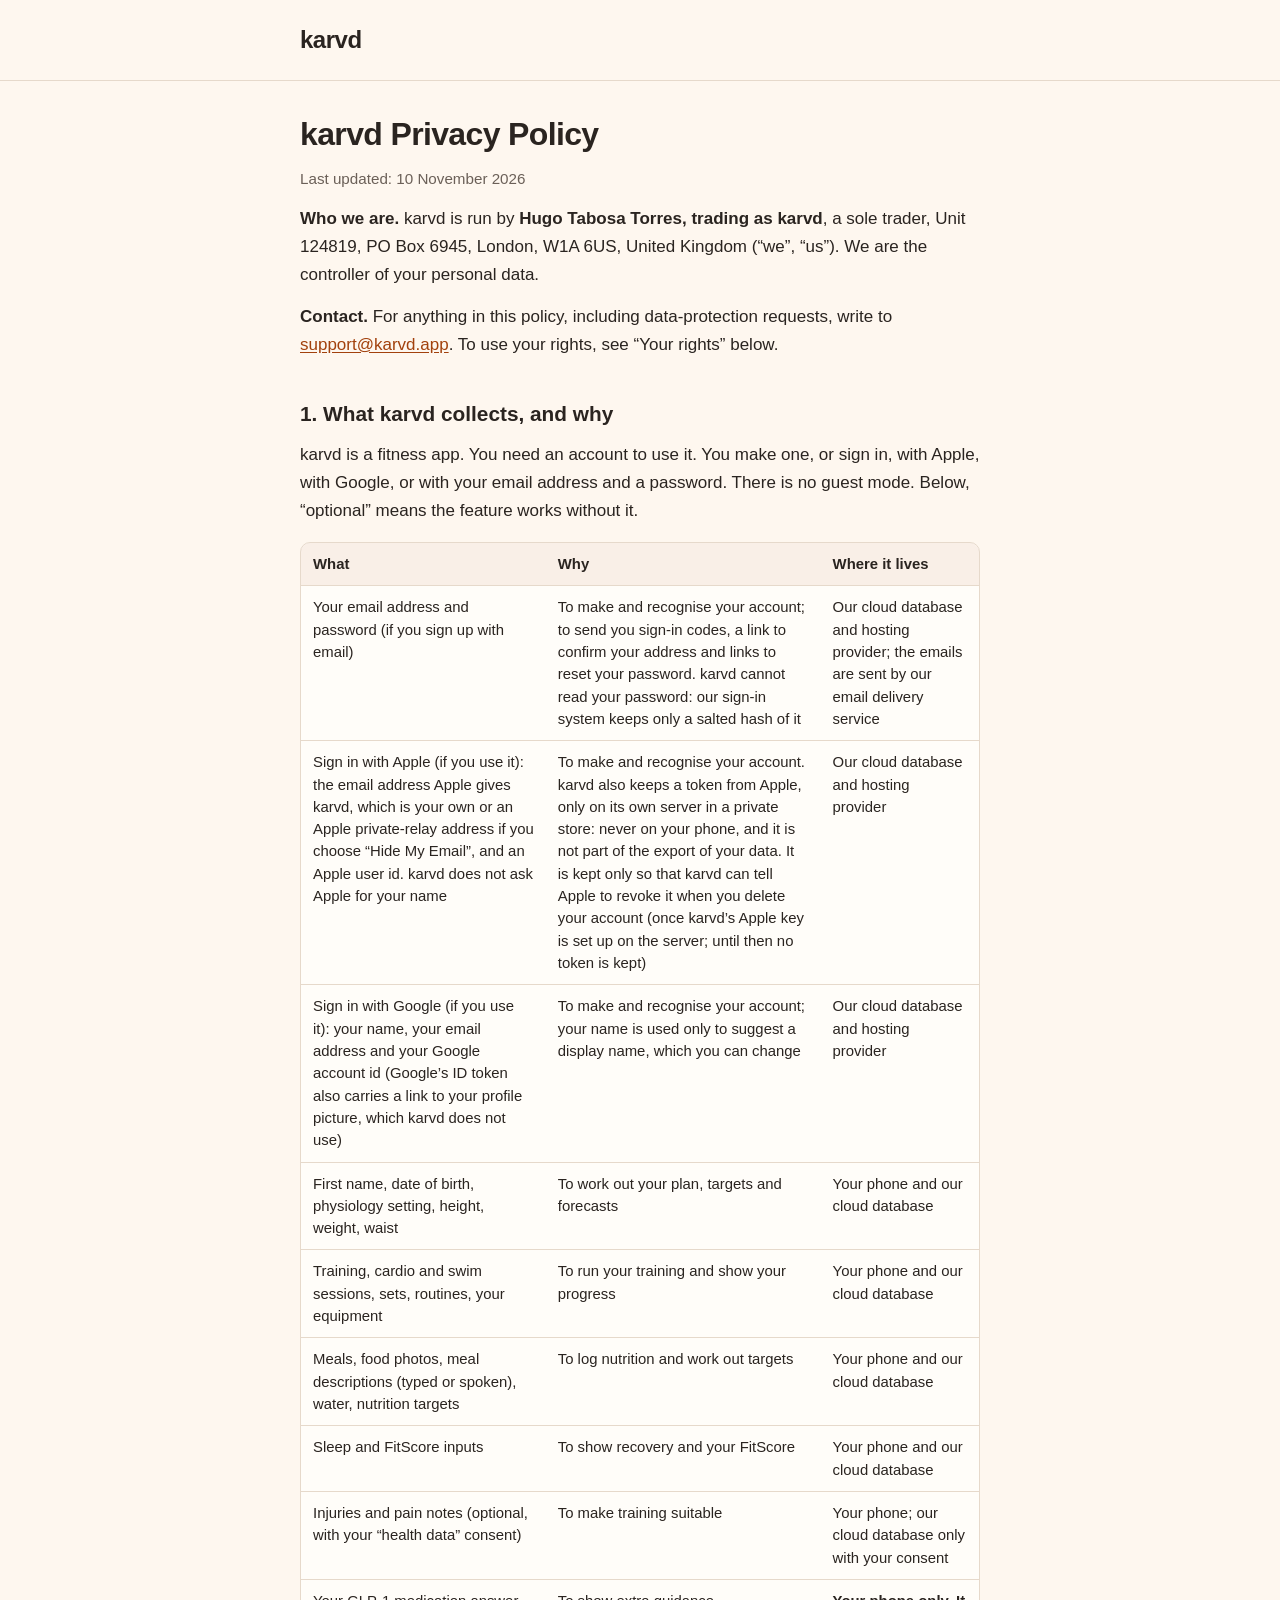
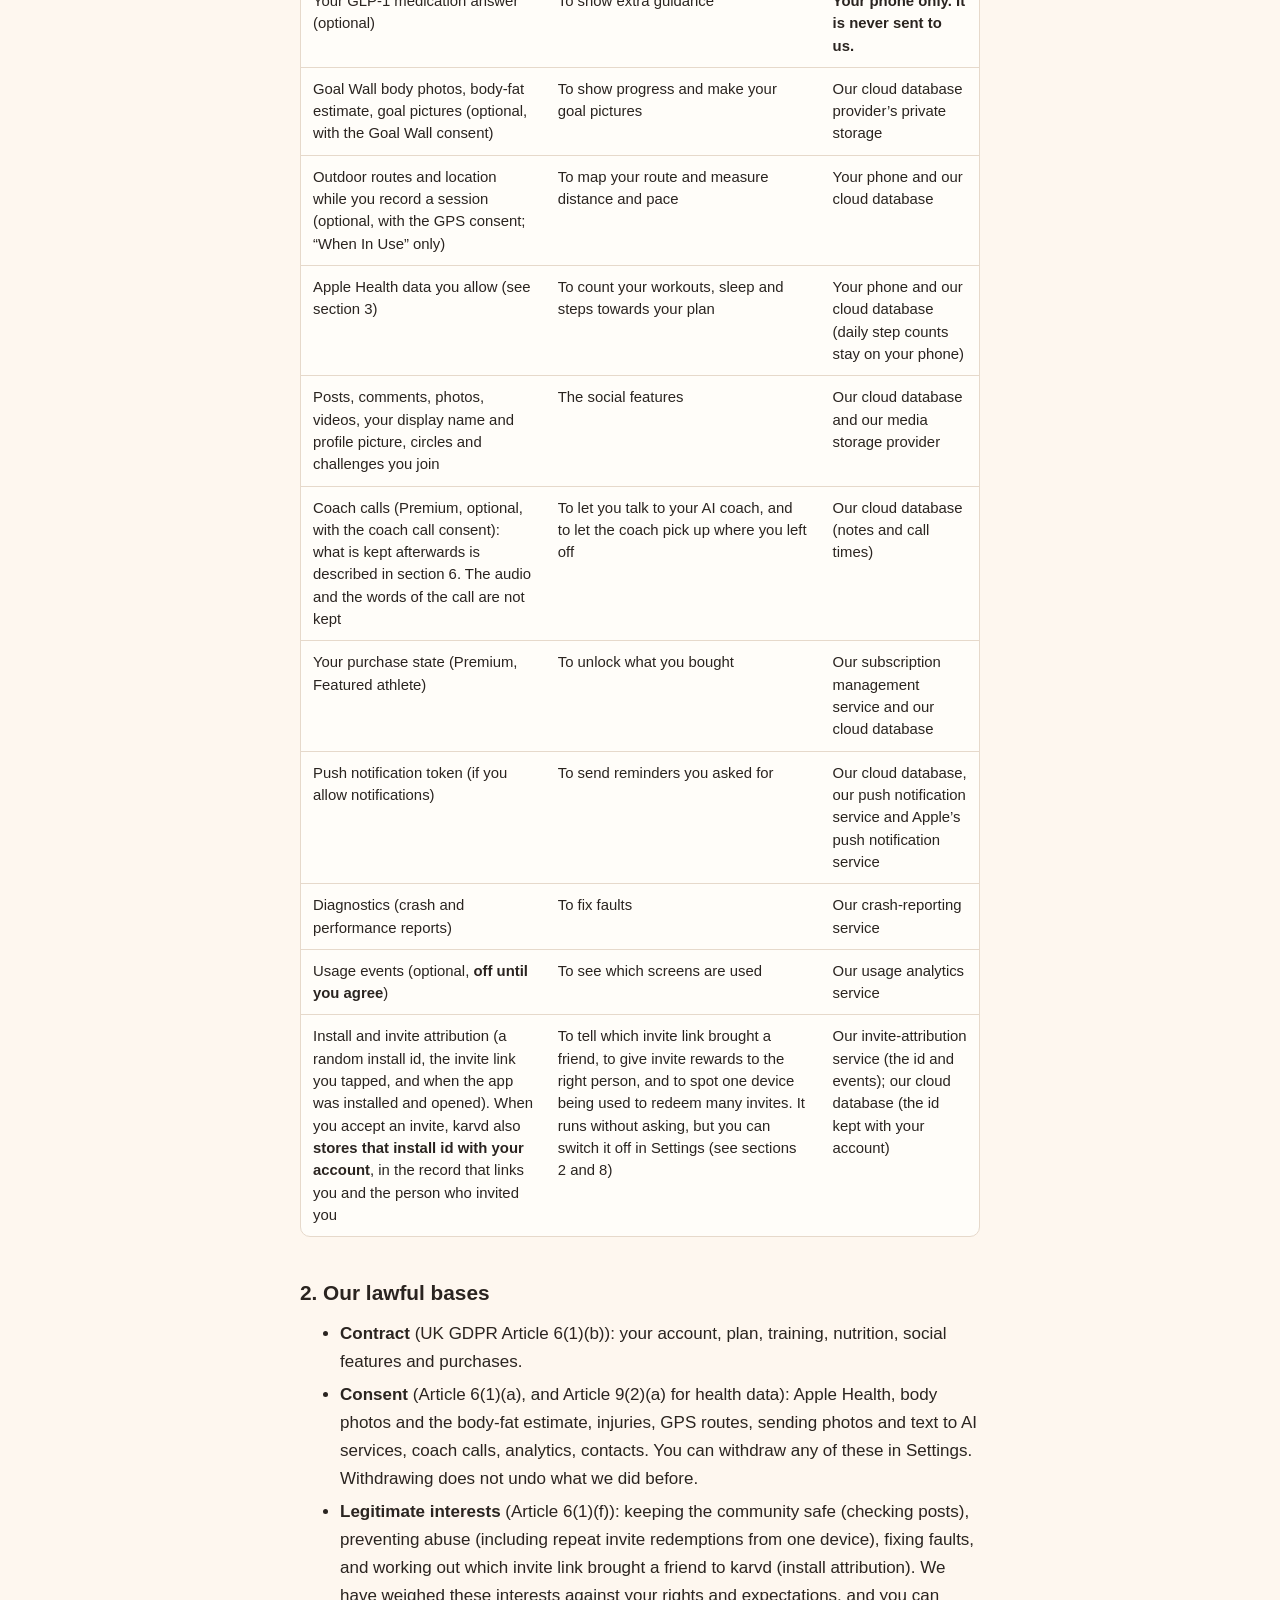
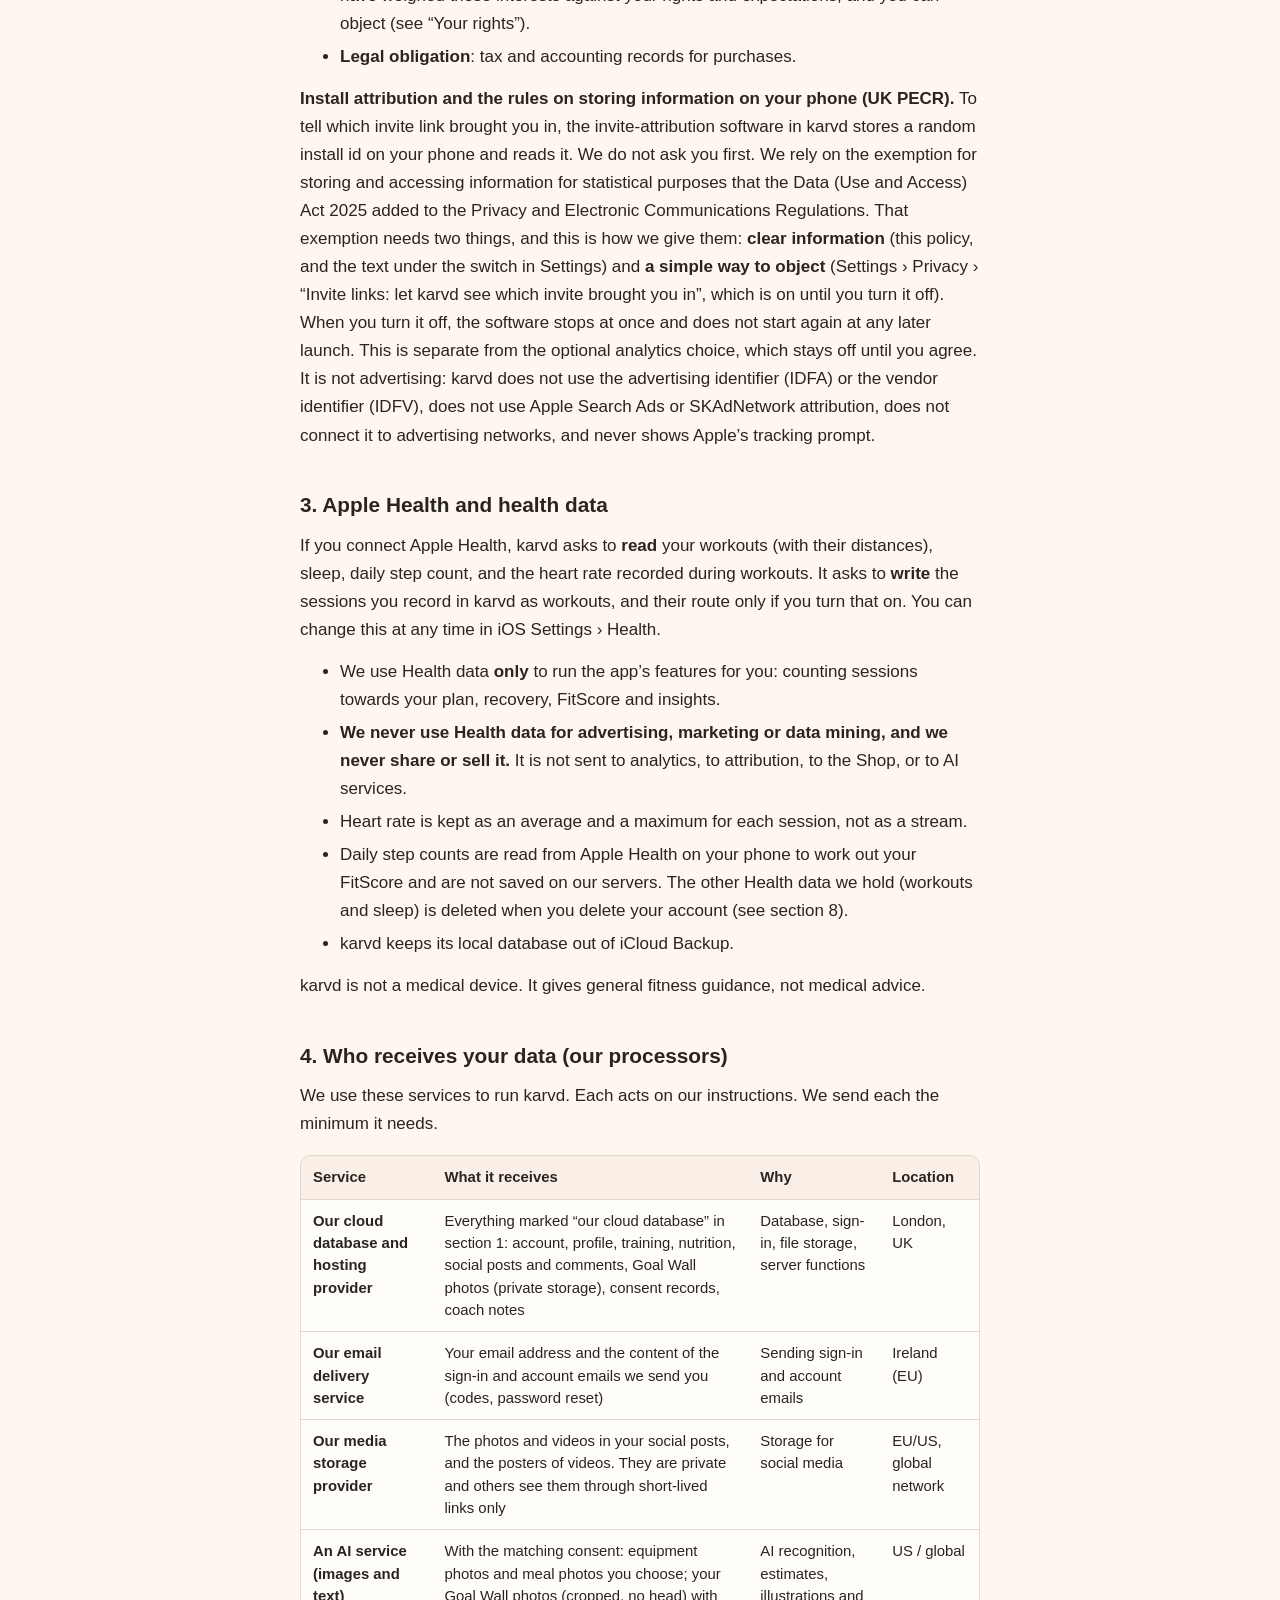
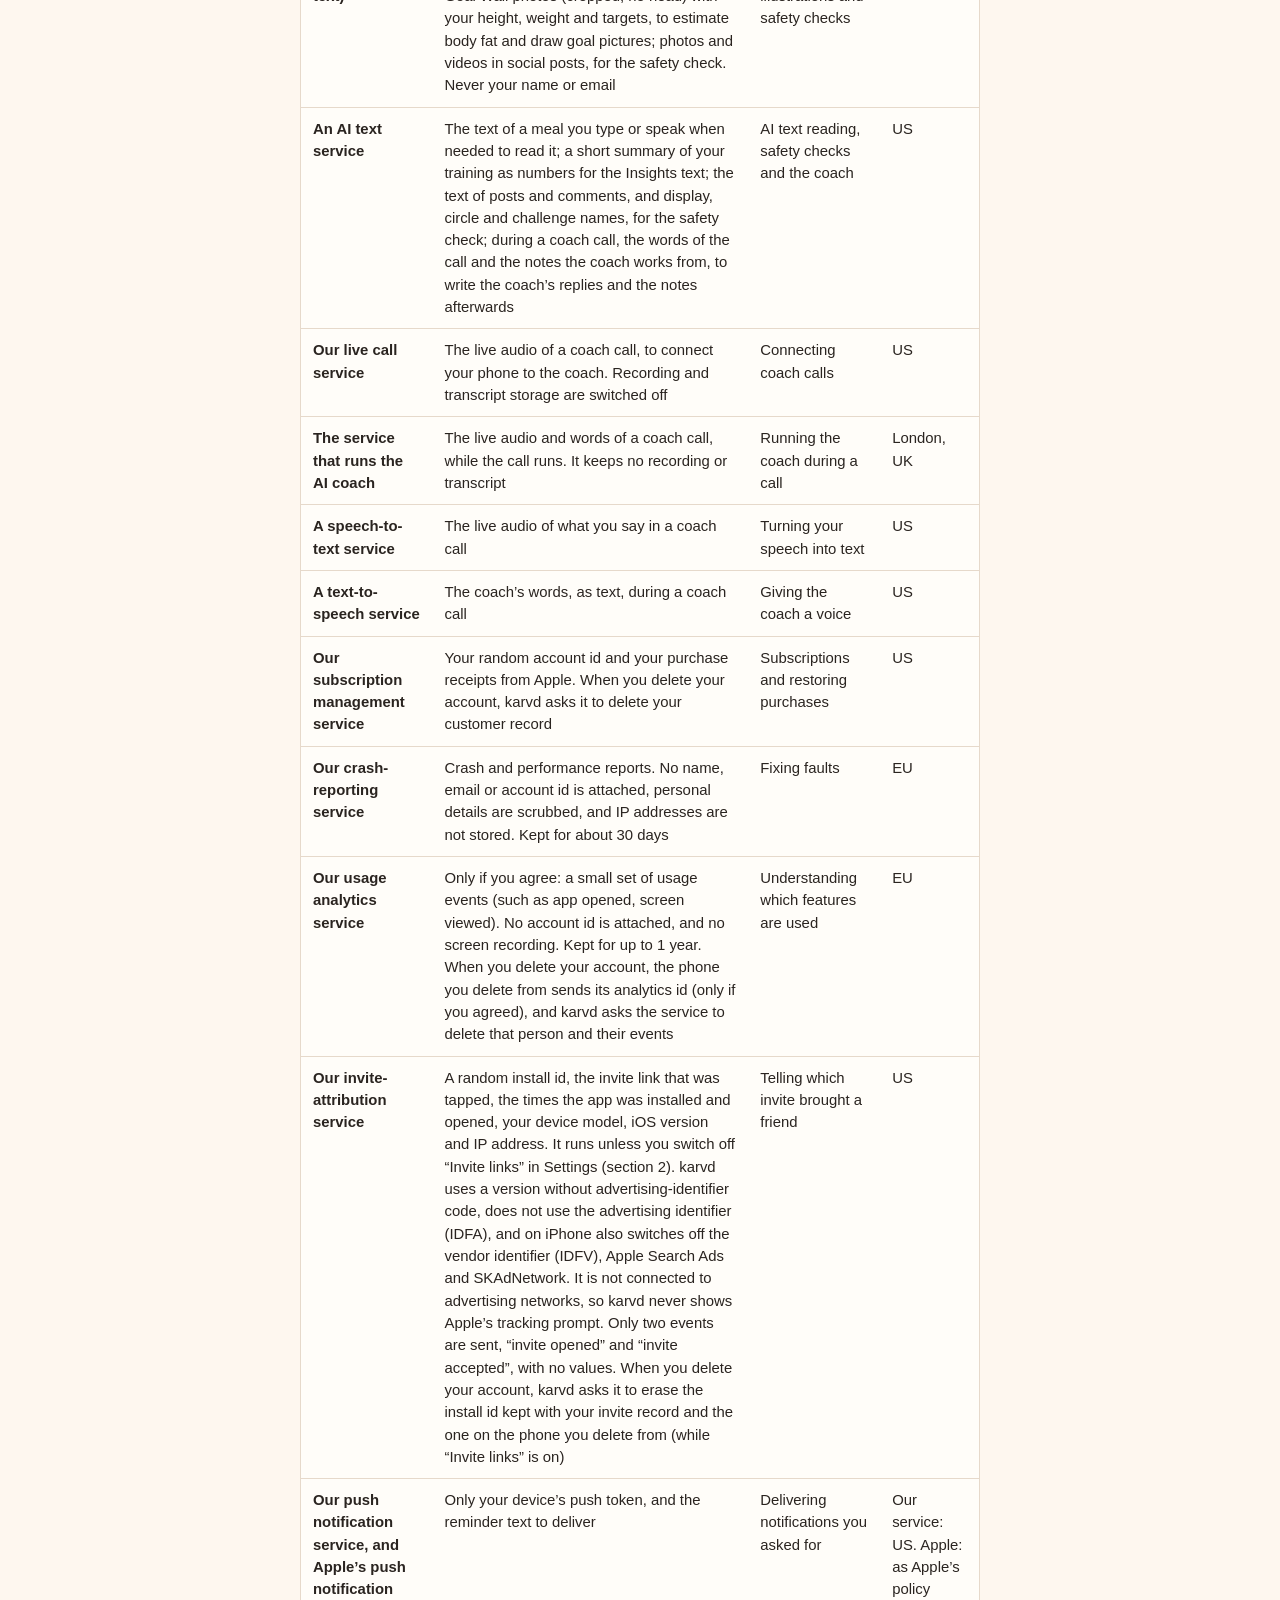
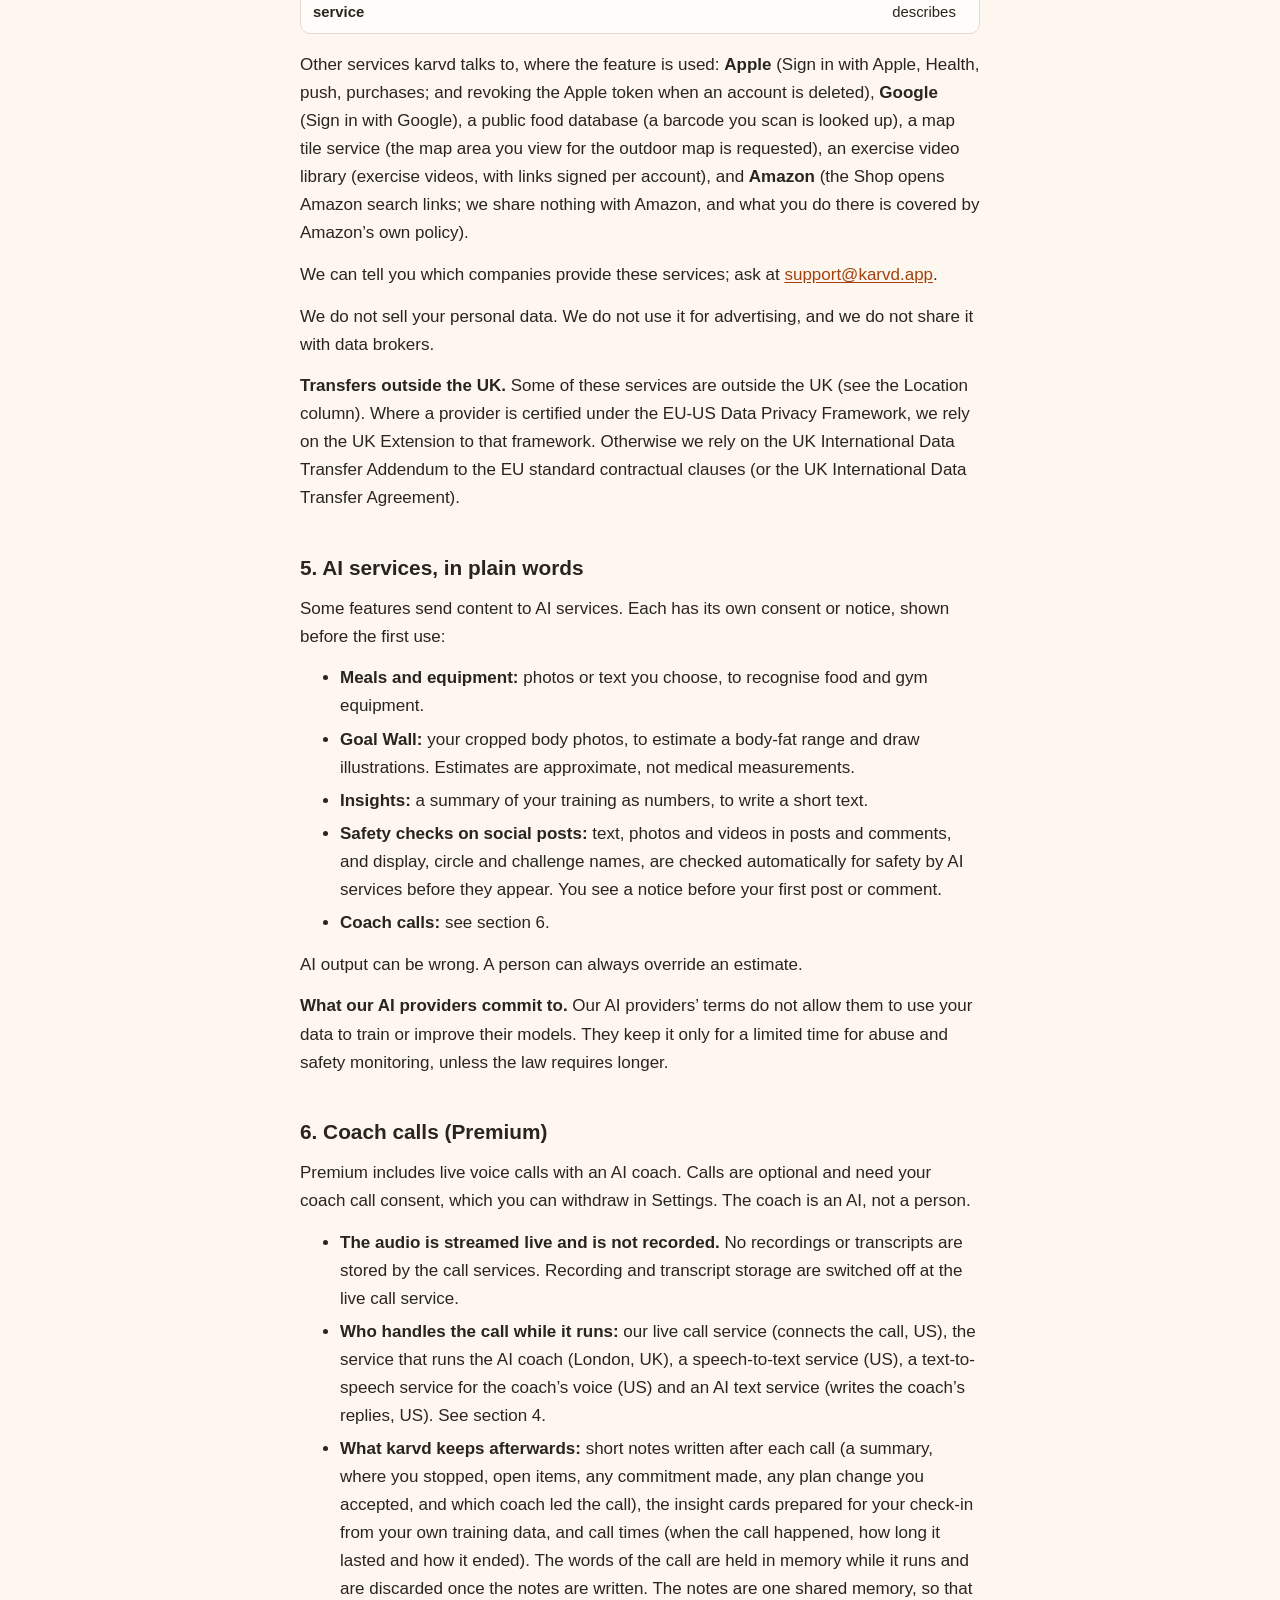
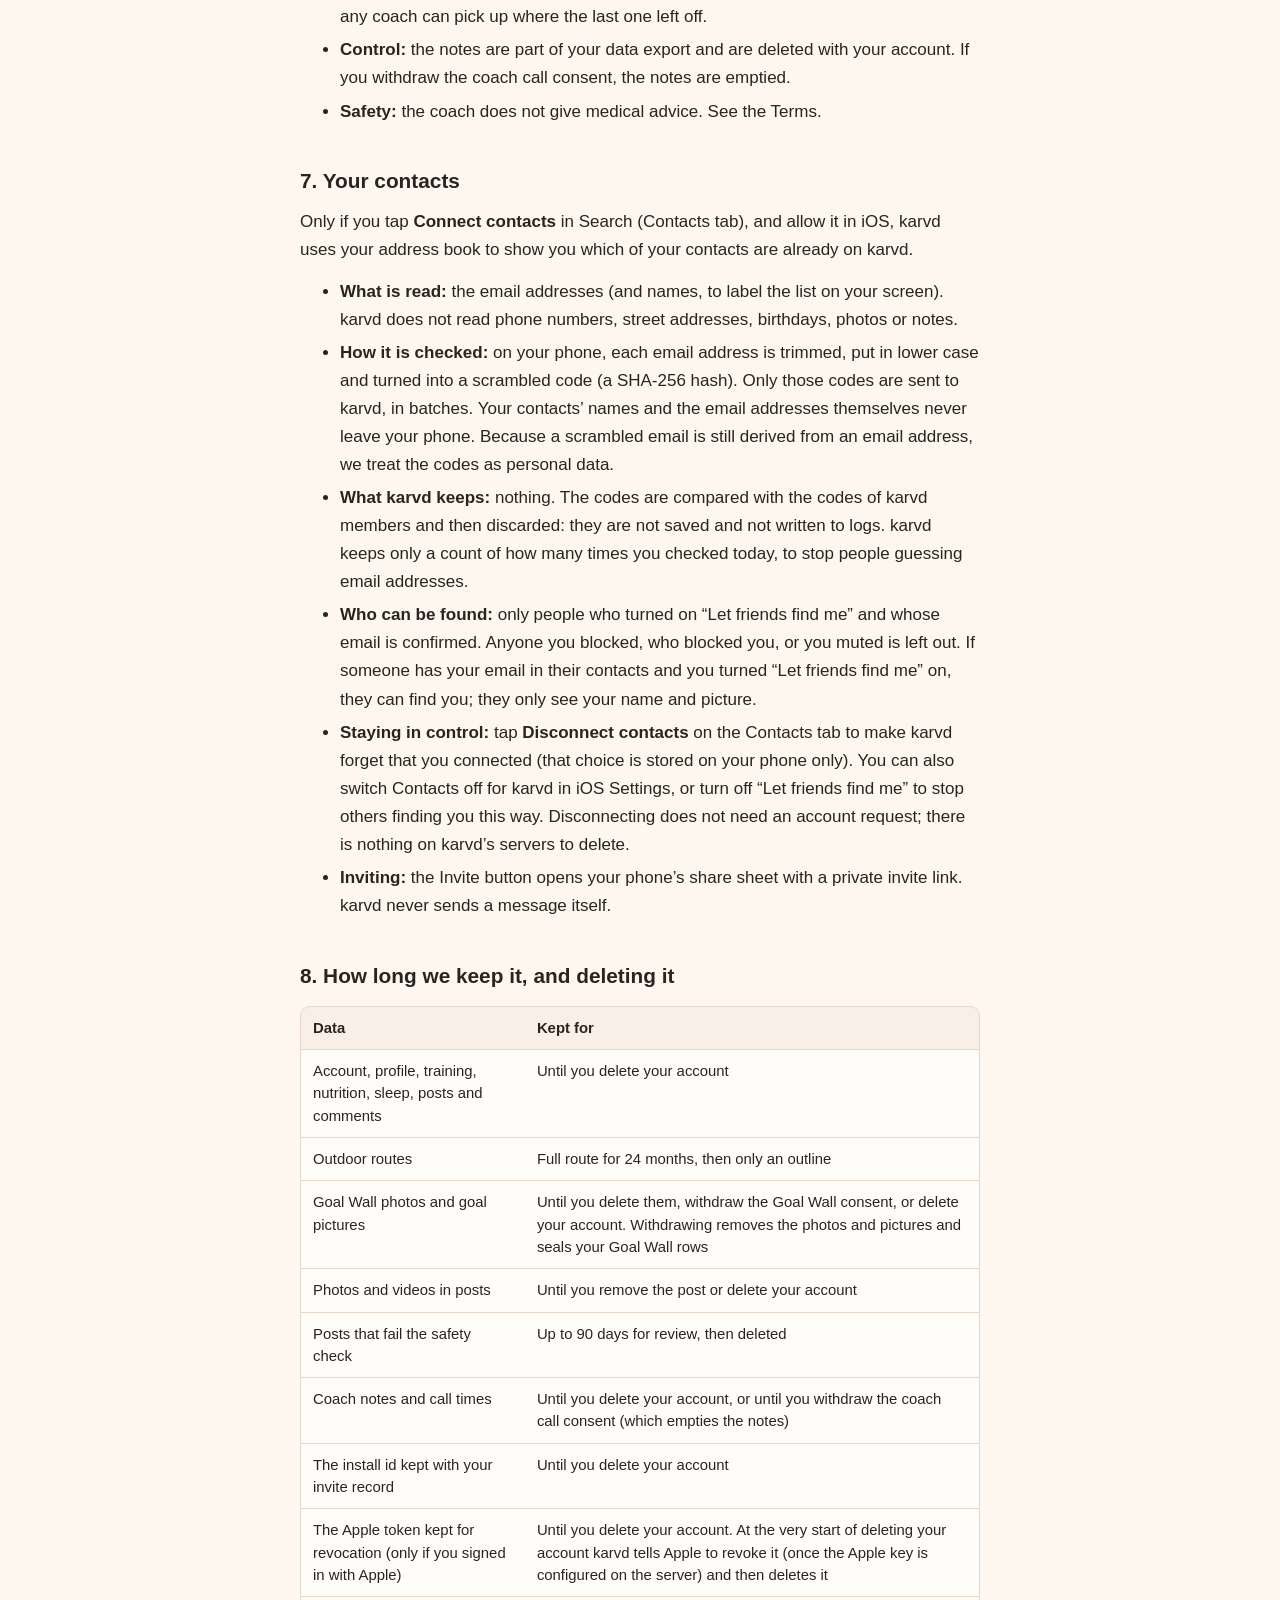
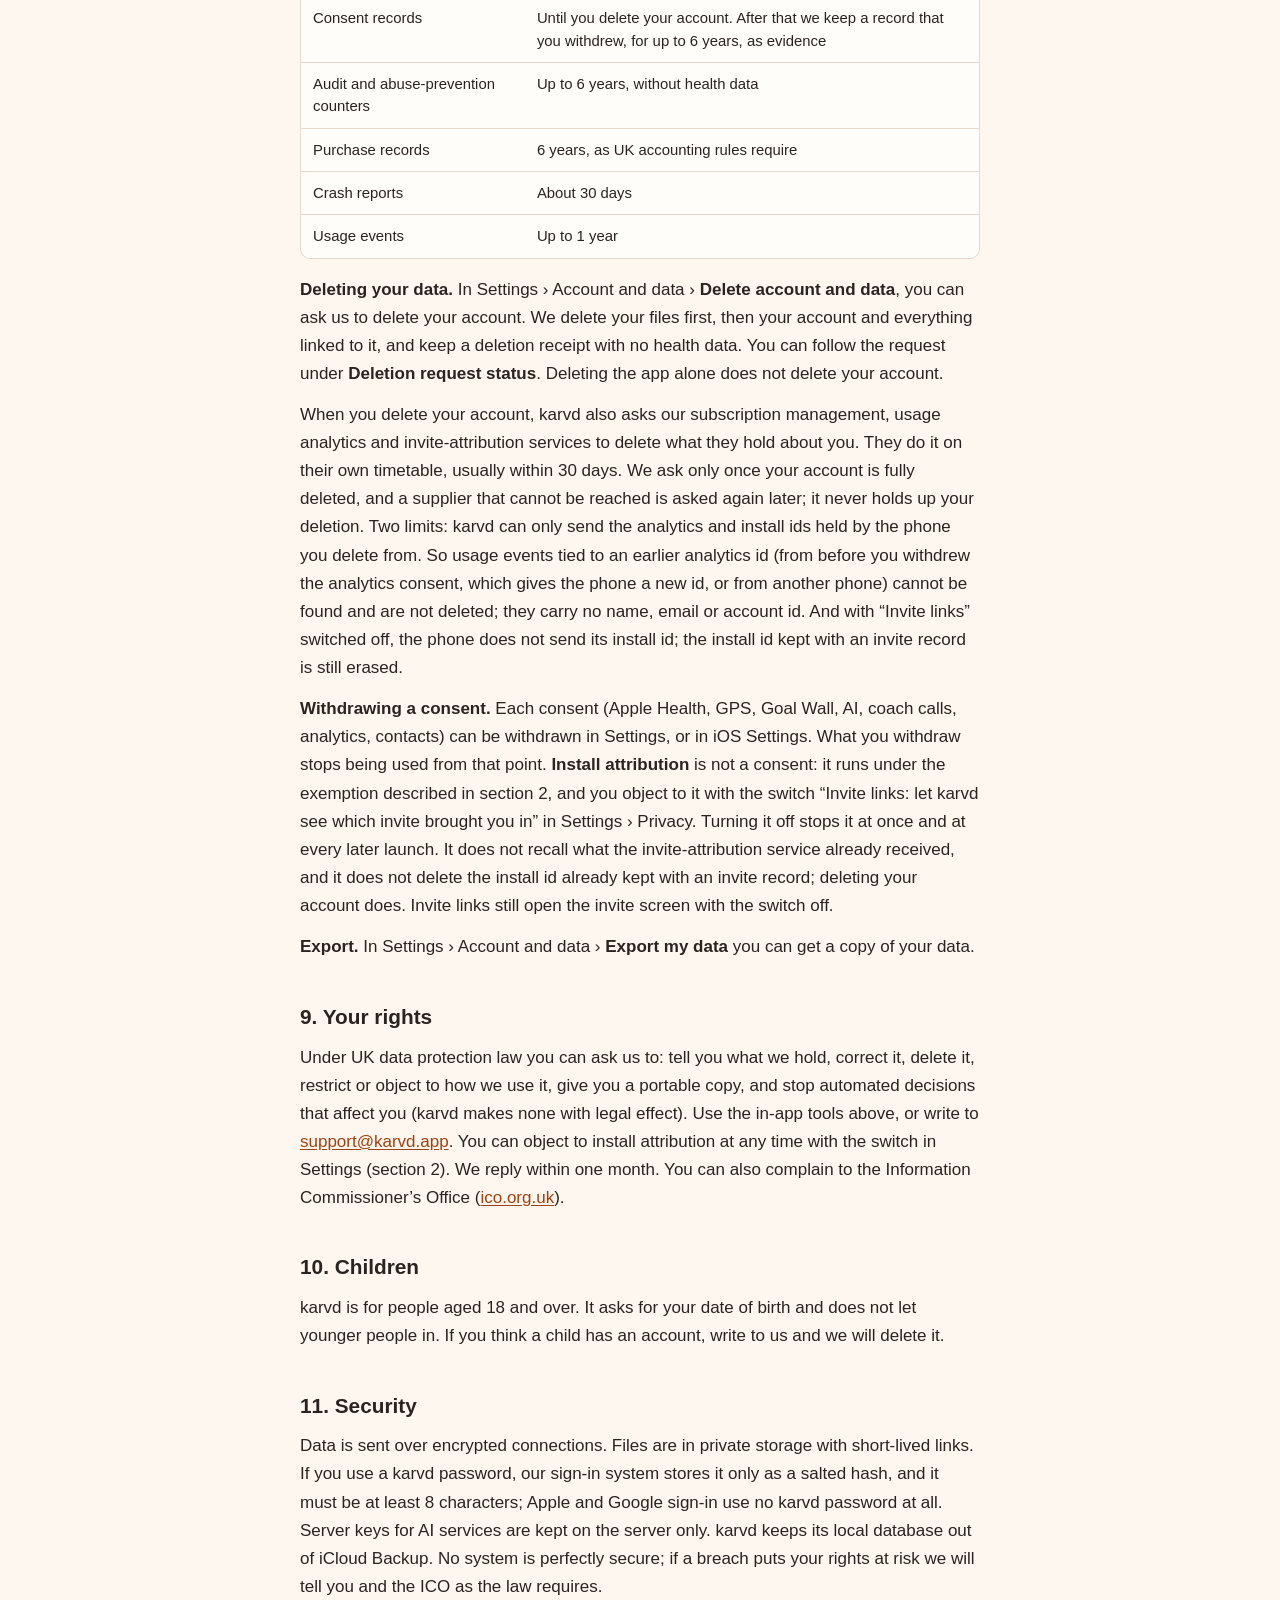
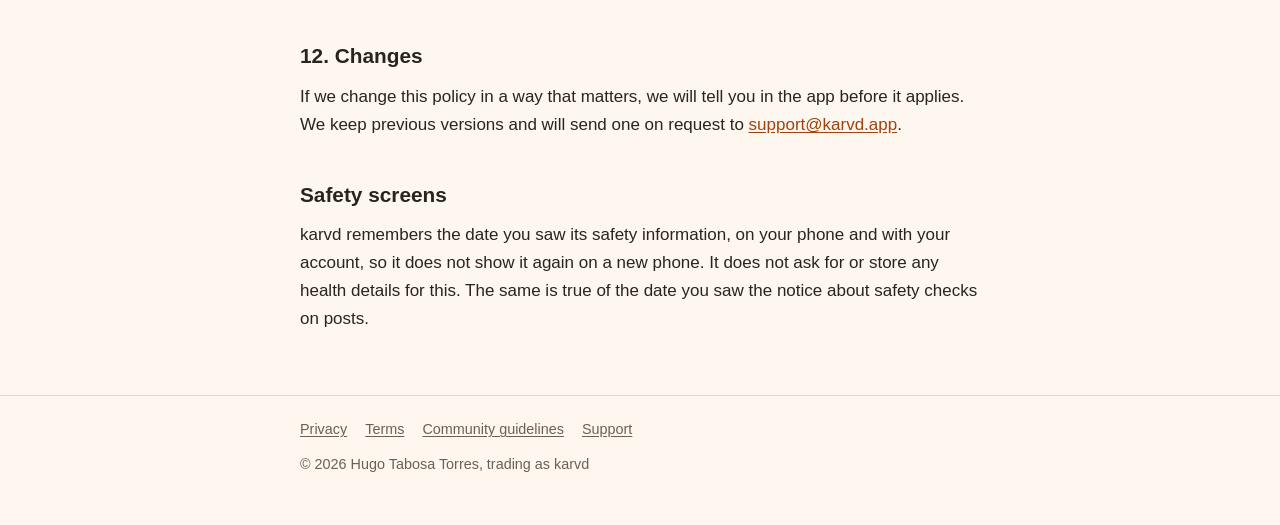
==== privacy/index.html @ 3a89a361 "karvd.app website" ====
<!doctype html>
<html lang="en-GB">
<head>
<meta charset="utf-8">
<meta name="viewport" content="width=device-width, initial-scale=1">
<title>Privacy Policy - karvd</title>
<meta name="description" content="How karvd collects, uses, shares and deletes your personal data.">
<link rel="icon" type="image/png" href="../assets/icon.png">
<link rel="apple-touch-icon" href="../assets/icon.png">
<link rel="stylesheet" href="../assets/style.css">
</head>
<body>
<header class="site"><div class="wrap"><a class="wordmark" href="../index.html">karvd</a></div></header>
<main><div class="wrap">

<h1>karvd Privacy Policy</h1>
<p class="meta">Last updated: 10 November 2026</p>

<p><strong>Who we are.</strong> karvd is run by <strong>Hugo Tabosa Torres, trading as karvd</strong>, a sole trader, Unit 124819, PO Box 6945, London, W1A 6US, United Kingdom (&ldquo;we&rdquo;, &ldquo;us&rdquo;). We are the controller of your personal data.</p>

<p><strong>Contact.</strong> For anything in this policy, including data-protection requests, write to <a href="mailto:support@karvd.app">support@karvd.app</a>. To use your rights, see &ldquo;Your rights&rdquo; below.</p>

<h2>1. What karvd collects, and why</h2>
<p>karvd is a fitness app. You need an account to use it. You make one, or sign in, with Apple, with Google, or with your email address and a password. There is no guest mode. Below, &ldquo;optional&rdquo; means the feature works without it.</p>
<div class="table-wrap"><table>
<thead><tr><th>What</th><th>Why</th><th>Where it lives</th></tr></thead>
<tbody>
<tr><td>Your email address and password (if you sign up with email)</td><td>To make and recognise your account; to send you sign-in codes, a link to confirm your address and links to reset your password. karvd cannot read your password: our sign-in system keeps only a salted hash of it</td><td>Our cloud database and hosting provider; the emails are sent by our email delivery service</td></tr>
<tr><td>Sign in with Apple (if you use it): the email address Apple gives karvd, which is your own or an Apple private-relay address if you choose &ldquo;Hide My Email&rdquo;, and an Apple user id. karvd does not ask Apple for your name</td><td>To make and recognise your account. karvd also keeps a token from Apple, only on its own server in a private store: never on your phone, and it is not part of the export of your data. It is kept only so that karvd can tell Apple to revoke it when you delete your account (once karvd&rsquo;s Apple key is set up on the server; until then no token is kept)</td><td>Our cloud database and hosting provider</td></tr>
<tr><td>Sign in with Google (if you use it): your name, your email address and your Google account id (Google&rsquo;s ID token also carries a link to your profile picture, which karvd does not use)</td><td>To make and recognise your account; your name is used only to suggest a display name, which you can change</td><td>Our cloud database and hosting provider</td></tr>
<tr><td>First name, date of birth, physiology setting, height, weight, waist</td><td>To work out your plan, targets and forecasts</td><td>Your phone and our cloud database</td></tr>
<tr><td>Training, cardio and swim sessions, sets, routines, your equipment</td><td>To run your training and show your progress</td><td>Your phone and our cloud database</td></tr>
<tr><td>Meals, food photos, meal descriptions (typed or spoken), water, nutrition targets</td><td>To log nutrition and work out targets</td><td>Your phone and our cloud database</td></tr>
<tr><td>Sleep and FitScore inputs</td><td>To show recovery and your FitScore</td><td>Your phone and our cloud database</td></tr>
<tr><td>Injuries and pain notes (optional, with your &ldquo;health data&rdquo; consent)</td><td>To make training suitable</td><td>Your phone; our cloud database only with your consent</td></tr>
<tr><td>Your GLP-1 medication answer (optional)</td><td>To show extra guidance</td><td><strong>Your phone only. It is never sent to us.</strong></td></tr>
<tr><td>Goal Wall body photos, body-fat estimate, goal pictures (optional, with the Goal Wall consent)</td><td>To show progress and make your goal pictures</td><td>Our cloud database provider&rsquo;s private storage</td></tr>
<tr><td>Outdoor routes and location while you record a session (optional, with the GPS consent; &ldquo;When In Use&rdquo; only)</td><td>To map your route and measure distance and pace</td><td>Your phone and our cloud database</td></tr>
<tr><td>Apple Health data you allow (see section 3)</td><td>To count your workouts, sleep and steps towards your plan</td><td>Your phone and our cloud database (daily step counts stay on your phone)</td></tr>
<tr><td>Posts, comments, photos, videos, your display name and profile picture, circles and challenges you join</td><td>The social features</td><td>Our cloud database and our media storage provider</td></tr>
<tr><td>Coach calls (Premium, optional, with the coach call consent): what is kept afterwards is described in section 6. The audio and the words of the call are not kept</td><td>To let you talk to your AI coach, and to let the coach pick up where you left off</td><td>Our cloud database (notes and call times)</td></tr>
<tr><td>Your purchase state (Premium, Featured athlete)</td><td>To unlock what you bought</td><td>Our subscription management service and our cloud database</td></tr>
<tr><td>Push notification token (if you allow notifications)</td><td>To send reminders you asked for</td><td>Our cloud database, our push notification service and Apple&rsquo;s push notification service</td></tr>
<tr><td>Diagnostics (crash and performance reports)</td><td>To fix faults</td><td>Our crash-reporting service</td></tr>
<tr><td>Usage events (optional, <strong>off until you agree</strong>)</td><td>To see which screens are used</td><td>Our usage analytics service</td></tr>
<tr><td>Install and invite attribution (a random install id, the invite link you tapped, and when the app was installed and opened). When you accept an invite, karvd also <strong>stores that install id with your account</strong>, in the record that links you and the person who invited you</td><td>To tell which invite link brought a friend, to give invite rewards to the right person, and to spot one device being used to redeem many invites. It runs without asking, but you can switch it off in Settings (see sections 2 and 8)</td><td>Our invite-attribution service (the id and events); our cloud database (the id kept with your account)</td></tr>
</tbody>
</table></div>

<h2>2. Our lawful bases</h2>
<ul>
<li><strong>Contract</strong> (UK GDPR Article 6(1)(b)): your account, plan, training, nutrition, social features and purchases.</li>
<li><strong>Consent</strong> (Article 6(1)(a), and Article 9(2)(a) for health data): Apple Health, body photos and the body-fat estimate, injuries, GPS routes, sending photos and text to AI services, coach calls, analytics, contacts. You can withdraw any of these in Settings. Withdrawing does not undo what we did before.</li>
<li><strong>Legitimate interests</strong> (Article 6(1)(f)): keeping the community safe (checking posts), preventing abuse (including repeat invite redemptions from one device), fixing faults, and working out which invite link brought a friend to karvd (install attribution). We have weighed these interests against your rights and expectations, and you can object (see &ldquo;Your rights&rdquo;).</li>
<li><strong>Legal obligation</strong>: tax and accounting records for purchases.</li>
</ul>

<p><strong>Install attribution and the rules on storing information on your phone (UK PECR).</strong> To tell which invite link brought you in, the invite-attribution software in karvd stores a random install id on your phone and reads it. We do not ask you first. We rely on the exemption for storing and accessing information for statistical purposes that the Data (Use and Access) Act 2025 added to the Privacy and Electronic Communications Regulations. That exemption needs two things, and this is how we give them: <strong>clear information</strong> (this policy, and the text under the switch in Settings) and <strong>a simple way to object</strong> (Settings &rsaquo; Privacy &rsaquo; &ldquo;Invite links: let karvd see which invite brought you in&rdquo;, which is on until you turn it off). When you turn it off, the software stops at once and does not start again at any later launch. This is separate from the optional analytics choice, which stays off until you agree. It is not advertising: karvd does not use the advertising identifier (IDFA) or the vendor identifier (IDFV), does not use Apple Search Ads or SKAdNetwork attribution, does not connect it to advertising networks, and never shows Apple&rsquo;s tracking prompt.</p>

<h2>3. Apple Health and health data</h2>
<p>If you connect Apple Health, karvd asks to <strong>read</strong> your workouts (with their distances), sleep, daily step count, and the heart rate recorded during workouts. It asks to <strong>write</strong> the sessions you record in karvd as workouts, and their route only if you turn that on. You can change this at any time in iOS Settings &rsaquo; Health.</p>
<ul>
<li>We use Health data <strong>only</strong> to run the app&rsquo;s features for you: counting sessions towards your plan, recovery, FitScore and insights.</li>
<li><strong>We never use Health data for advertising, marketing or data mining, and we never share or sell it.</strong> It is not sent to analytics, to attribution, to the Shop, or to AI services.</li>
<li>Heart rate is kept as an average and a maximum for each session, not as a stream.</li>
<li>Daily step counts are read from Apple Health on your phone to work out your FitScore and are not saved on our servers. The other Health data we hold (workouts and sleep) is deleted when you delete your account (see section 8).</li>
<li>karvd keeps its local database out of iCloud Backup.</li>
</ul>
<p>karvd is not a medical device. It gives general fitness guidance, not medical advice.</p>

<h2>4. Who receives your data (our processors)</h2>
<p>We use these services to run karvd. Each acts on our instructions. We send each the minimum it needs.</p>
<div class="table-wrap"><table>
<thead><tr><th>Service</th><th>What it receives</th><th>Why</th><th>Location</th></tr></thead>
<tbody>
<tr><td><strong>Our cloud database and hosting provider</strong></td><td>Everything marked &ldquo;our cloud database&rdquo; in section 1: account, profile, training, nutrition, social posts and comments, Goal Wall photos (private storage), consent records, coach notes</td><td>Database, sign-in, file storage, server functions</td><td>London, UK</td></tr>
<tr><td><strong>Our email delivery service</strong></td><td>Your email address and the content of the sign-in and account emails we send you (codes, password reset)</td><td>Sending sign-in and account emails</td><td>Ireland (EU)</td></tr>
<tr><td><strong>Our media storage provider</strong></td><td>The photos and videos in your social posts, and the posters of videos. They are private and others see them through short-lived links only</td><td>Storage for social media</td><td>EU/US, global network</td></tr>
<tr><td><strong>An AI service (images and text)</strong></td><td>With the matching consent: equipment photos and meal photos you choose; your Goal Wall photos (cropped, no head) with your height, weight and targets, to estimate body fat and draw goal pictures; photos and videos in social posts, for the safety check. Never your name or email</td><td>AI recognition, estimates, illustrations and safety checks</td><td>US / global</td></tr>
<tr><td><strong>An AI text service</strong></td><td>The text of a meal you type or speak when needed to read it; a short summary of your training as numbers for the Insights text; the text of posts and comments, and display, circle and challenge names, for the safety check; during a coach call, the words of the call and the notes the coach works from, to write the coach&rsquo;s replies and the notes afterwards</td><td>AI text reading, safety checks and the coach</td><td>US</td></tr>
<tr><td><strong>Our live call service</strong></td><td>The live audio of a coach call, to connect your phone to the coach. Recording and transcript storage are switched off</td><td>Connecting coach calls</td><td>US</td></tr>
<tr><td><strong>The service that runs the AI coach</strong></td><td>The live audio and words of a coach call, while the call runs. It keeps no recording or transcript</td><td>Running the coach during a call</td><td>London, UK</td></tr>
<tr><td><strong>A speech-to-text service</strong></td><td>The live audio of what you say in a coach call</td><td>Turning your speech into text</td><td>US</td></tr>
<tr><td><strong>A text-to-speech service</strong></td><td>The coach&rsquo;s words, as text, during a coach call</td><td>Giving the coach a voice</td><td>US</td></tr>
<tr><td><strong>Our subscription management service</strong></td><td>Your random account id and your purchase receipts from Apple. When you delete your account, karvd asks it to delete your customer record</td><td>Subscriptions and restoring purchases</td><td>US</td></tr>
<tr><td><strong>Our crash-reporting service</strong></td><td>Crash and performance reports. No name, email or account id is attached, personal details are scrubbed, and IP addresses are not stored. Kept for about 30 days</td><td>Fixing faults</td><td>EU</td></tr>
<tr><td><strong>Our usage analytics service</strong></td><td>Only if you agree: a small set of usage events (such as app opened, screen viewed). No account id is attached, and no screen recording. Kept for up to 1 year. When you delete your account, the phone you delete from sends its analytics id (only if you agreed), and karvd asks the service to delete that person and their events</td><td>Understanding which features are used</td><td>EU</td></tr>
<tr><td><strong>Our invite-attribution service</strong></td><td>A random install id, the invite link that was tapped, the times the app was installed and opened, your device model, iOS version and IP address. It runs unless you switch off &ldquo;Invite links&rdquo; in Settings (section 2). karvd uses a version without advertising-identifier code, does not use the advertising identifier (IDFA), and on iPhone also switches off the vendor identifier (IDFV), Apple Search Ads and SKAdNetwork. It is not connected to advertising networks, so karvd never shows Apple&rsquo;s tracking prompt. Only two events are sent, &ldquo;invite opened&rdquo; and &ldquo;invite accepted&rdquo;, with no values. When you delete your account, karvd asks it to erase the install id kept with your invite record and the one on the phone you delete from (while &ldquo;Invite links&rdquo; is on)</td><td>Telling which invite brought a friend</td><td>US</td></tr>
<tr><td><strong>Our push notification service, and Apple&rsquo;s push notification service</strong></td><td>Only your device&rsquo;s push token, and the reminder text to deliver</td><td>Delivering notifications you asked for</td><td>Our service: US. Apple: as Apple&rsquo;s policy describes</td></tr>
</tbody>
</table></div>
<p>Other services karvd talks to, where the feature is used: <strong>Apple</strong> (Sign in with Apple, Health, push, purchases; and revoking the Apple token when an account is deleted), <strong>Google</strong> (Sign in with Google), a public food database (a barcode you scan is looked up), a map tile service (the map area you view for the outdoor map is requested), an exercise video library (exercise videos, with links signed per account), and <strong>Amazon</strong> (the Shop opens Amazon search links; we share nothing with Amazon, and what you do there is covered by Amazon&rsquo;s own policy).</p>
<p>We can tell you which companies provide these services; ask at <a href="mailto:support@karvd.app">support@karvd.app</a>.</p>
<p>We do not sell your personal data. We do not use it for advertising, and we do not share it with data brokers.</p>
<p><strong>Transfers outside the UK.</strong> Some of these services are outside the UK (see the Location column). Where a provider is certified under the EU-US Data Privacy Framework, we rely on the UK Extension to that framework. Otherwise we rely on the UK International Data Transfer Addendum to the EU standard contractual clauses (or the UK International Data Transfer Agreement).</p>

<h2>5. AI services, in plain words</h2>
<p>Some features send content to AI services. Each has its own consent or notice, shown before the first use:</p>
<ul>
<li><strong>Meals and equipment:</strong> photos or text you choose, to recognise food and gym equipment.</li>
<li><strong>Goal Wall:</strong> your cropped body photos, to estimate a body-fat range and draw illustrations. Estimates are approximate, not medical measurements.</li>
<li><strong>Insights:</strong> a summary of your training as numbers, to write a short text.</li>
<li><strong>Safety checks on social posts:</strong> text, photos and videos in posts and comments, and display, circle and challenge names, are checked automatically for safety by AI services before they appear. You see a notice before your first post or comment.</li>
<li><strong>Coach calls:</strong> see section 6.</li>
</ul>
<p>AI output can be wrong. A person can always override an estimate.</p>
<p><strong>What our AI providers commit to.</strong> Our AI providers&rsquo; terms do not allow them to use your data to train or improve their models. They keep it only for a limited time for abuse and safety monitoring, unless the law requires longer.</p>

<h2>6. Coach calls (Premium)</h2>
<p>Premium includes live voice calls with an AI coach. Calls are optional and need your coach call consent, which you can withdraw in Settings. The coach is an AI, not a person.</p>
<ul>
<li><strong>The audio is streamed live and is not recorded.</strong> No recordings or transcripts are stored by the call services. Recording and transcript storage are switched off at the live call service.</li>
<li><strong>Who handles the call while it runs:</strong> our live call service (connects the call, US), the service that runs the AI coach (London, UK), a speech-to-text service (US), a text-to-speech service for the coach&rsquo;s voice (US) and an AI text service (writes the coach&rsquo;s replies, US). See section 4.</li>
<li><strong>What karvd keeps afterwards:</strong> short notes written after each call (a summary, where you stopped, open items, any commitment made, any plan change you accepted, and which coach led the call), the insight cards prepared for your check-in from your own training data, and call times (when the call happened, how long it lasted and how it ended). The words of the call are held in memory while it runs and are discarded once the notes are written. The notes are one shared memory, so that any coach can pick up where the last one left off.</li>
<li><strong>Control:</strong> the notes are part of your data export and are deleted with your account. If you withdraw the coach call consent, the notes are emptied.</li>
<li><strong>Safety:</strong> the coach does not give medical advice. See the Terms.</li>
</ul>

<h2>7. Your contacts</h2>
<p>Only if you tap <strong>Connect contacts</strong> in Search (Contacts tab), and allow it in iOS, karvd uses your address book to show you which of your contacts are already on karvd.</p>
<ul>
<li><strong>What is read:</strong> the email addresses (and names, to label the list on your screen). karvd does not read phone numbers, street addresses, birthdays, photos or notes.</li>
<li><strong>How it is checked:</strong> on your phone, each email address is trimmed, put in lower case and turned into a scrambled code (a SHA-256 hash). Only those codes are sent to karvd, in batches. Your contacts&rsquo; names and the email addresses themselves never leave your phone. Because a scrambled email is still derived from an email address, we treat the codes as personal data.</li>
<li><strong>What karvd keeps:</strong> nothing. The codes are compared with the codes of karvd members and then discarded: they are not saved and not written to logs. karvd keeps only a count of how many times you checked today, to stop people guessing email addresses.</li>
<li><strong>Who can be found:</strong> only people who turned on &ldquo;Let friends find me&rdquo; and whose email is confirmed. Anyone you blocked, who blocked you, or you muted is left out. If someone has your email in their contacts and you turned &ldquo;Let friends find me&rdquo; on, they can find you; they only see your name and picture.</li>
<li><strong>Staying in control:</strong> tap <strong>Disconnect contacts</strong> on the Contacts tab to make karvd forget that you connected (that choice is stored on your phone only). You can also switch Contacts off for karvd in iOS Settings, or turn off &ldquo;Let friends find me&rdquo; to stop others finding you this way. Disconnecting does not need an account request; there is nothing on karvd&rsquo;s servers to delete.</li>
<li><strong>Inviting:</strong> the Invite button opens your phone&rsquo;s share sheet with a private invite link. karvd never sends a message itself.</li>
</ul>

<h2>8. How long we keep it, and deleting it</h2>
<div class="table-wrap"><table>
<thead><tr><th>Data</th><th>Kept for</th></tr></thead>
<tbody>
<tr><td>Account, profile, training, nutrition, sleep, posts and comments</td><td>Until you delete your account</td></tr>
<tr><td>Outdoor routes</td><td>Full route for 24 months, then only an outline</td></tr>
<tr><td>Goal Wall photos and goal pictures</td><td>Until you delete them, withdraw the Goal Wall consent, or delete your account. Withdrawing removes the photos and pictures and seals your Goal Wall rows</td></tr>
<tr><td>Photos and videos in posts</td><td>Until you remove the post or delete your account</td></tr>
<tr><td>Posts that fail the safety check</td><td>Up to 90 days for review, then deleted</td></tr>
<tr><td>Coach notes and call times</td><td>Until you delete your account, or until you withdraw the coach call consent (which empties the notes)</td></tr>
<tr><td>The install id kept with your invite record</td><td>Until you delete your account</td></tr>
<tr><td>The Apple token kept for revocation (only if you signed in with Apple)</td><td>Until you delete your account. At the very start of deleting your account karvd tells Apple to revoke it (once the Apple key is configured on the server) and then deletes it</td></tr>
<tr><td>Consent records</td><td>Until you delete your account. After that we keep a record that you withdrew, for up to 6 years, as evidence</td></tr>
<tr><td>Audit and abuse-prevention counters</td><td>Up to 6 years, without health data</td></tr>
<tr><td>Purchase records</td><td>6 years, as UK accounting rules require</td></tr>
<tr><td>Crash reports</td><td>About 30 days</td></tr>
<tr><td>Usage events</td><td>Up to 1 year</td></tr>
</tbody>
</table></div>

<p><strong>Deleting your data.</strong> In Settings &rsaquo; Account and data &rsaquo; <strong>Delete account and data</strong>, you can ask us to delete your account. We delete your files first, then your account and everything linked to it, and keep a deletion receipt with no health data. You can follow the request under <strong>Deletion request status</strong>. Deleting the app alone does not delete your account.</p>

<p>When you delete your account, karvd also asks our subscription management, usage analytics and invite-attribution services to delete what they hold about you. They do it on their own timetable, usually within 30 days. We ask only once your account is fully deleted, and a supplier that cannot be reached is asked again later; it never holds up your deletion. Two limits: karvd can only send the analytics and install ids held by the phone you delete from. So usage events tied to an earlier analytics id (from before you withdrew the analytics consent, which gives the phone a new id, or from another phone) cannot be found and are not deleted; they carry no name, email or account id. And with &ldquo;Invite links&rdquo; switched off, the phone does not send its install id; the install id kept with an invite record is still erased.</p>

<p><strong>Withdrawing a consent.</strong> Each consent (Apple Health, GPS, Goal Wall, AI, coach calls, analytics, contacts) can be withdrawn in Settings, or in iOS Settings. What you withdraw stops being used from that point. <strong>Install attribution</strong> is not a consent: it runs under the exemption described in section 2, and you object to it with the switch &ldquo;Invite links: let karvd see which invite brought you in&rdquo; in Settings &rsaquo; Privacy. Turning it off stops it at once and at every later launch. It does not recall what the invite-attribution service already received, and it does not delete the install id already kept with an invite record; deleting your account does. Invite links still open the invite screen with the switch off.</p>

<p><strong>Export.</strong> In Settings &rsaquo; Account and data &rsaquo; <strong>Export my data</strong> you can get a copy of your data.</p>

<h2>9. Your rights</h2>
<p>Under UK data protection law you can ask us to: tell you what we hold, correct it, delete it, restrict or object to how we use it, give you a portable copy, and stop automated decisions that affect you (karvd makes none with legal effect). Use the in-app tools above, or write to <a href="mailto:support@karvd.app">support@karvd.app</a>. You can object to install attribution at any time with the switch in Settings (section 2). We reply within one month. You can also complain to the Information Commissioner&rsquo;s Office (<a href="https://ico.org.uk">ico.org.uk</a>).</p>

<h2>10. Children</h2>
<p>karvd is for people aged 18 and over. It asks for your date of birth and does not let younger people in. If you think a child has an account, write to us and we will delete it.</p>

<h2>11. Security</h2>
<p>Data is sent over encrypted connections. Files are in private storage with short-lived links. If you use a karvd password, our sign-in system stores it only as a salted hash, and it must be at least 8 characters; Apple and Google sign-in use no karvd password at all. Server keys for AI services are kept on the server only. karvd keeps its local database out of iCloud Backup. No system is perfectly secure; if a breach puts your rights at risk we will tell you and the ICO as the law requires.</p>

<h2>12. Changes</h2>
<p>If we change this policy in a way that matters, we will tell you in the app before it applies. We keep previous versions and will send one on request to <a href="mailto:support@karvd.app">support@karvd.app</a>.</p>

<h2>Safety screens</h2>
<p>karvd remembers the date you saw its safety information, on your phone and with your account, so it does not show it again on a new phone. It does not ask for or store any health details for this. The same is true of the date you saw the notice about safety checks on posts.</p>

</div></main>
<footer class="site"><div class="wrap">
<nav aria-label="Footer">
<a href="../privacy/index.html">Privacy</a>
<a href="../terms/index.html">Terms</a>
<a href="../community-guidelines/index.html">Community guidelines</a>
<a href="../support/index.html">Support</a>
</nav>
<p>&copy; 2026 Hugo Tabosa Torres, trading as karvd</p>
</div></footer>
</body>
</html>
---- assets/style.css ----
:root{
  --bg:#FEF7EF; --text:#2a2420; --muted:#6b6058; --line:#e6d9cb; --card:#fffdf9; --link:#a2410d; --accent:#a2410d;
}
@media (prefers-color-scheme: dark){
  :root{ --bg:#1b1713; --text:#f1e8dd; --muted:#b3a597; --line:#3a322a; --card:#241f1a; --link:#f0a46b; --accent:#f0a46b; }
}
*{box-sizing:border-box}
html{-webkit-text-size-adjust:100%}
body{margin:0;background:var(--bg);color:var(--text);font:17px/1.65 -apple-system,BlinkMacSystemFont,"Segoe UI",Roboto,Helvetica,Arial,sans-serif}
.wrap{max-width:720px;margin:0 auto;padding:0 20px}
header.site{padding:20px 0;border-bottom:1px solid var(--line)}
.wordmark{font-size:1.5rem;font-weight:700;letter-spacing:-.02em;color:var(--text);text-decoration:none}
main{padding:28px 0 48px}
h1{font-size:2rem;line-height:1.2;margin:.2em 0 .4em;letter-spacing:-.02em}
h2{font-size:1.3rem;line-height:1.3;margin:2em 0 .5em}
h3{font-size:1.08rem;margin:1.5em 0 .4em}
p,ul,ol{margin:.8em 0}
li{margin:.3em 0}
a{color:var(--link);text-underline-offset:2px}
.meta{color:var(--muted);font-size:.95rem}
.table-wrap{overflow-x:auto;-webkit-overflow-scrolling:touch;margin:1em 0;border:1px solid var(--line);border-radius:10px;background:var(--card)}
table{border-collapse:collapse;width:100%;min-width:560px;font-size:.93rem;line-height:1.5}
th,td{text-align:left;vertical-align:top;padding:10px 12px;border-bottom:1px solid var(--line)}
th{font-weight:600;background:rgba(162,65,13,.07)}
tr:last-child td{border-bottom:0}
.hero{text-align:center;padding:40px 0 16px}
.hero img{width:96px;height:96px;border-radius:22px;box-shadow:0 2px 10px rgba(0,0,0,.15)}
.hero .wordmark{display:block;font-size:2.6rem;margin:16px 0 8px}
.lead{font-size:1.15rem;color:var(--muted);max-width:30em;margin:0 auto 1.2em}
.soon{display:inline-block;padding:8px 16px;border:1px solid var(--line);border-radius:999px;background:var(--card);font-weight:600}
.links{list-style:none;padding:0;display:flex;flex-wrap:wrap;gap:8px 18px;justify-content:center}
.btn{display:inline-block;background:var(--accent);color:var(--bg);padding:12px 22px;border-radius:12px;font-weight:700;text-decoration:none}
.center{text-align:center}
footer.site{border-top:1px solid var(--line);padding:22px 0 36px;color:var(--muted);font-size:.9rem}
footer.site nav a{margin-right:14px;display:inline-block}
footer.site a{color:var(--muted)}
[hidden]{display:none!important}
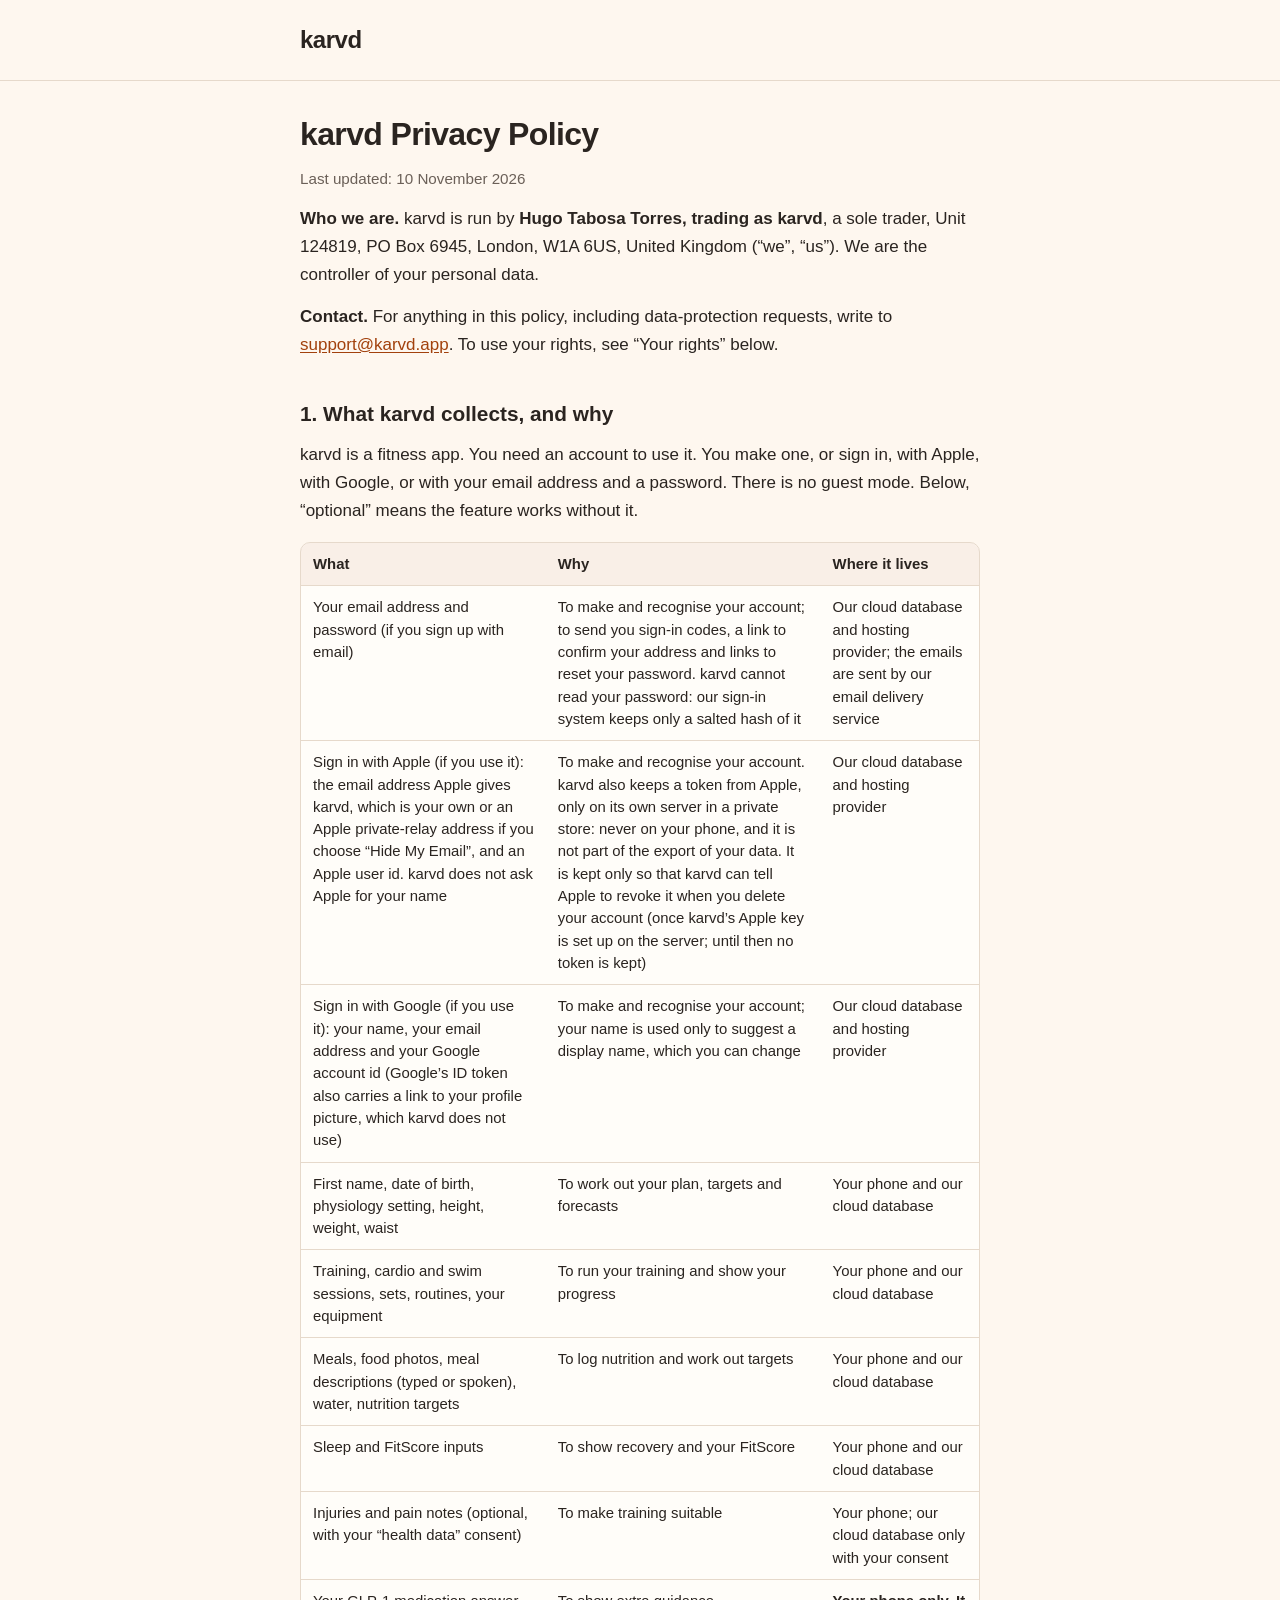
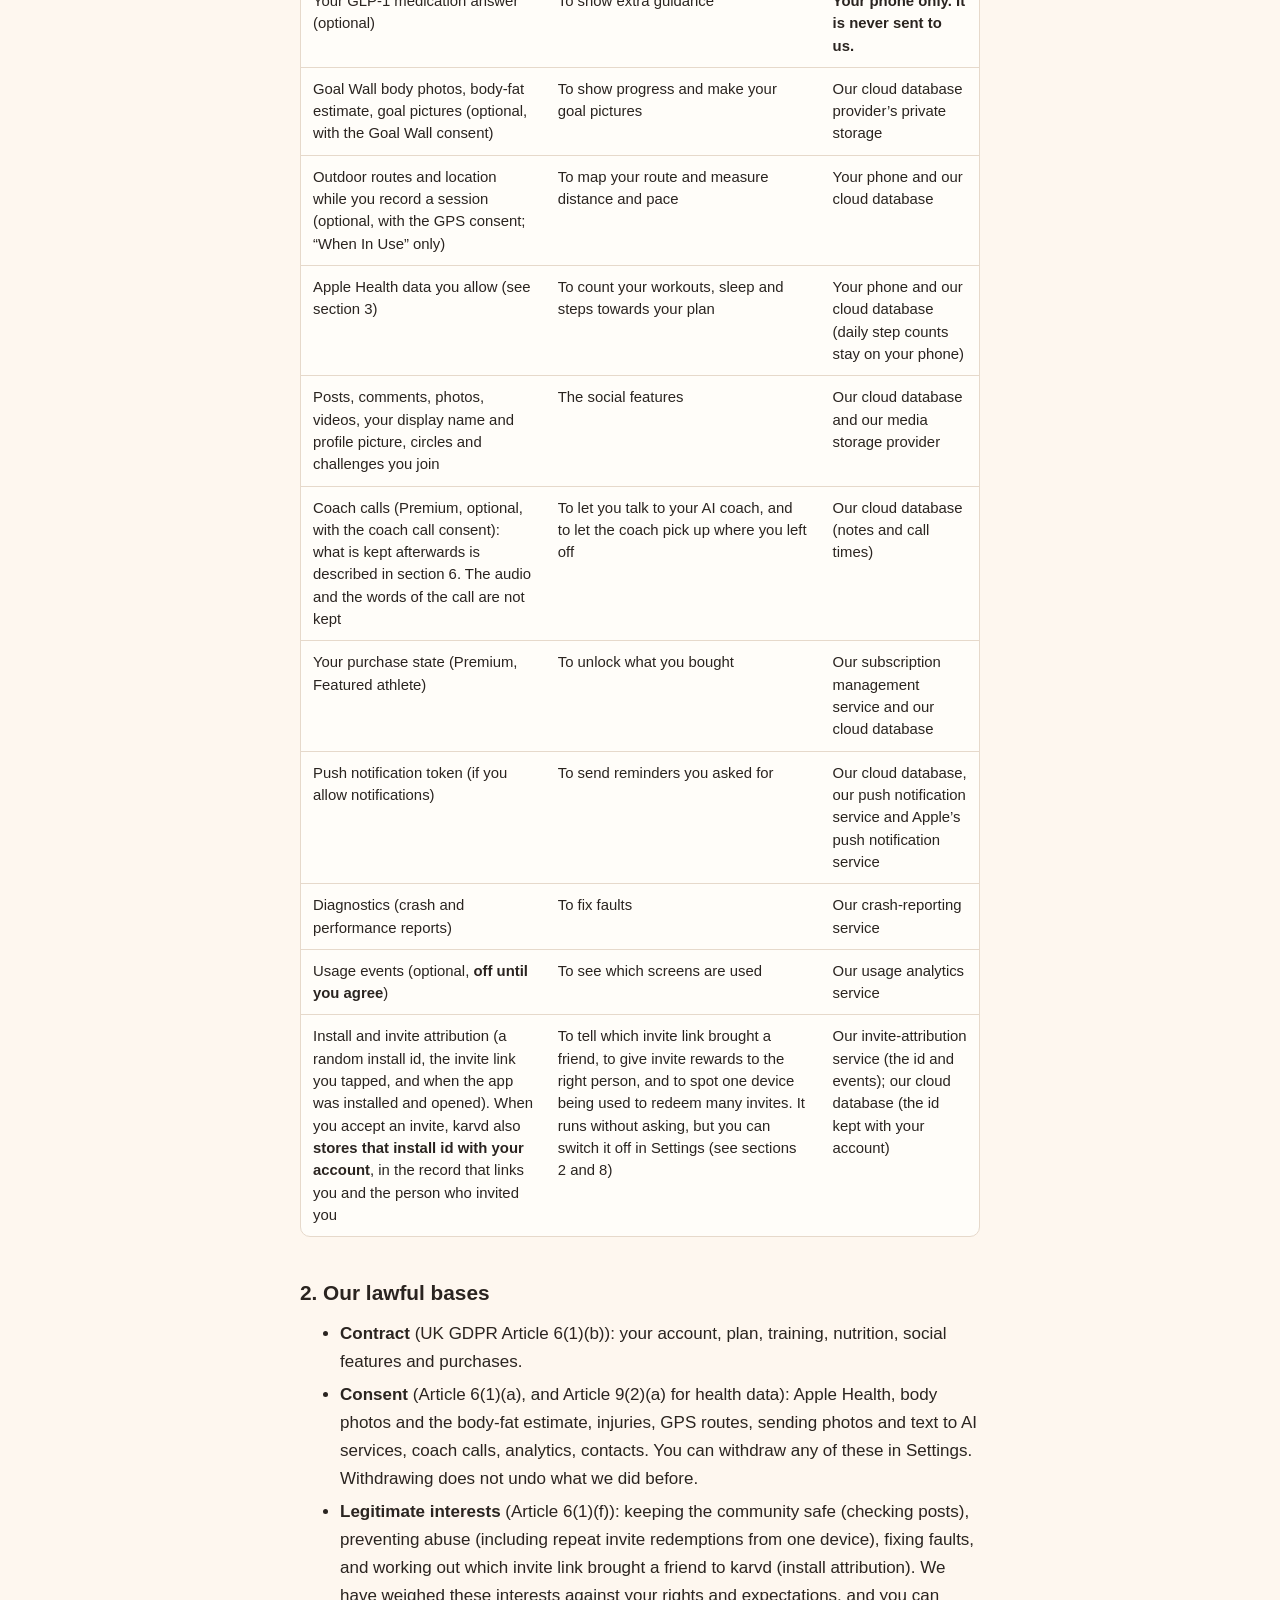
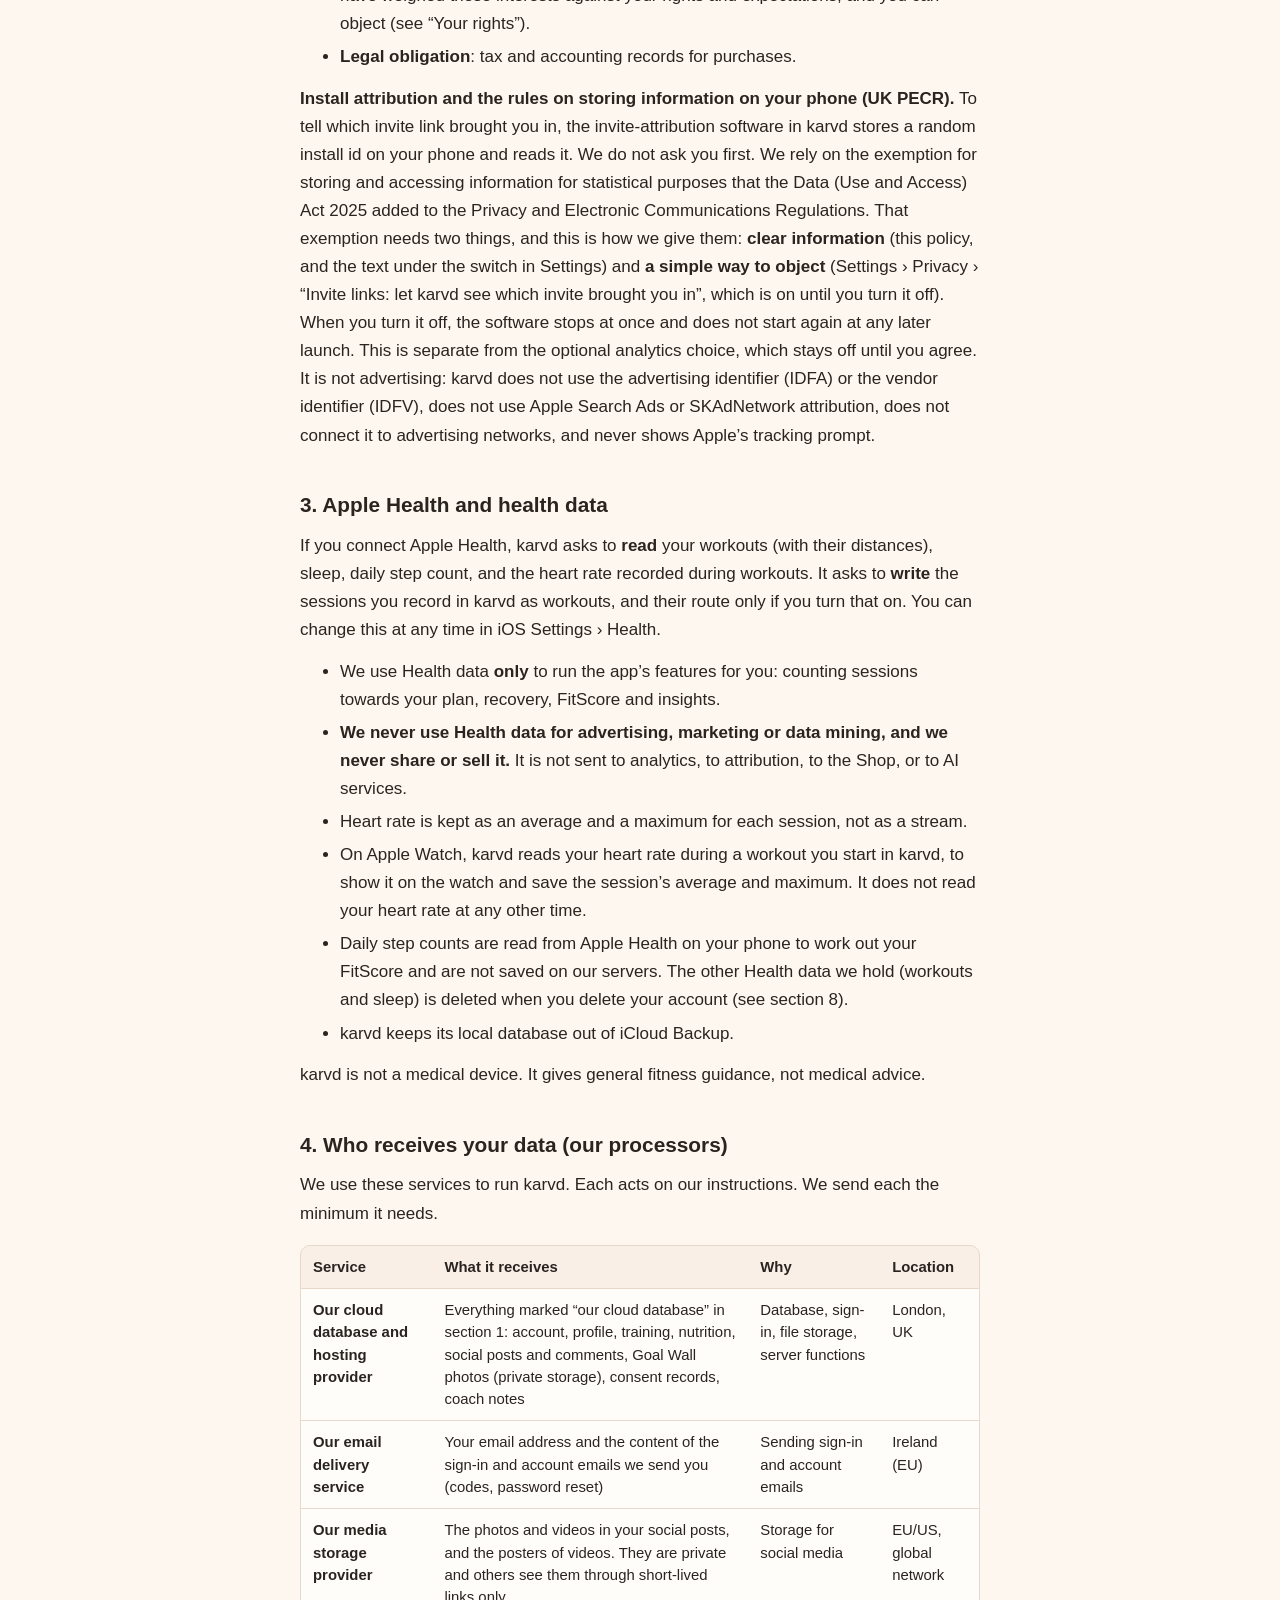
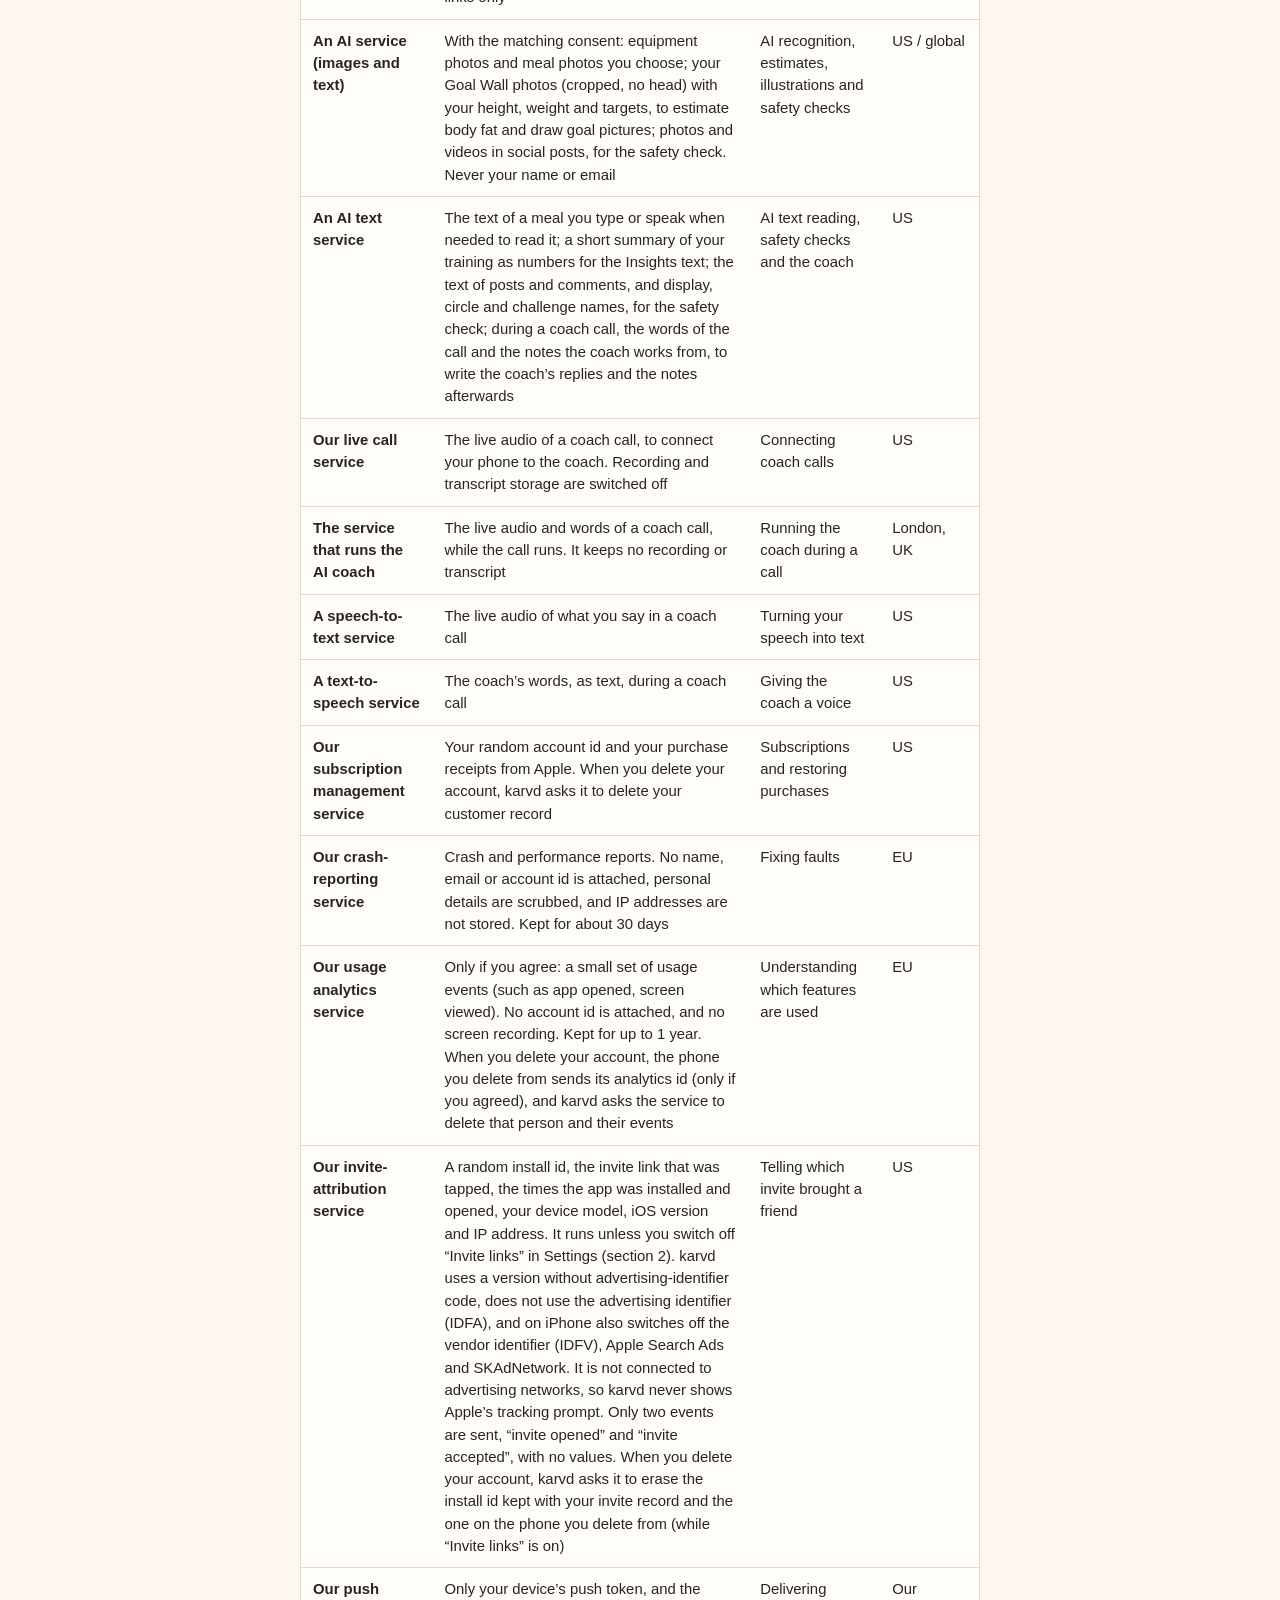
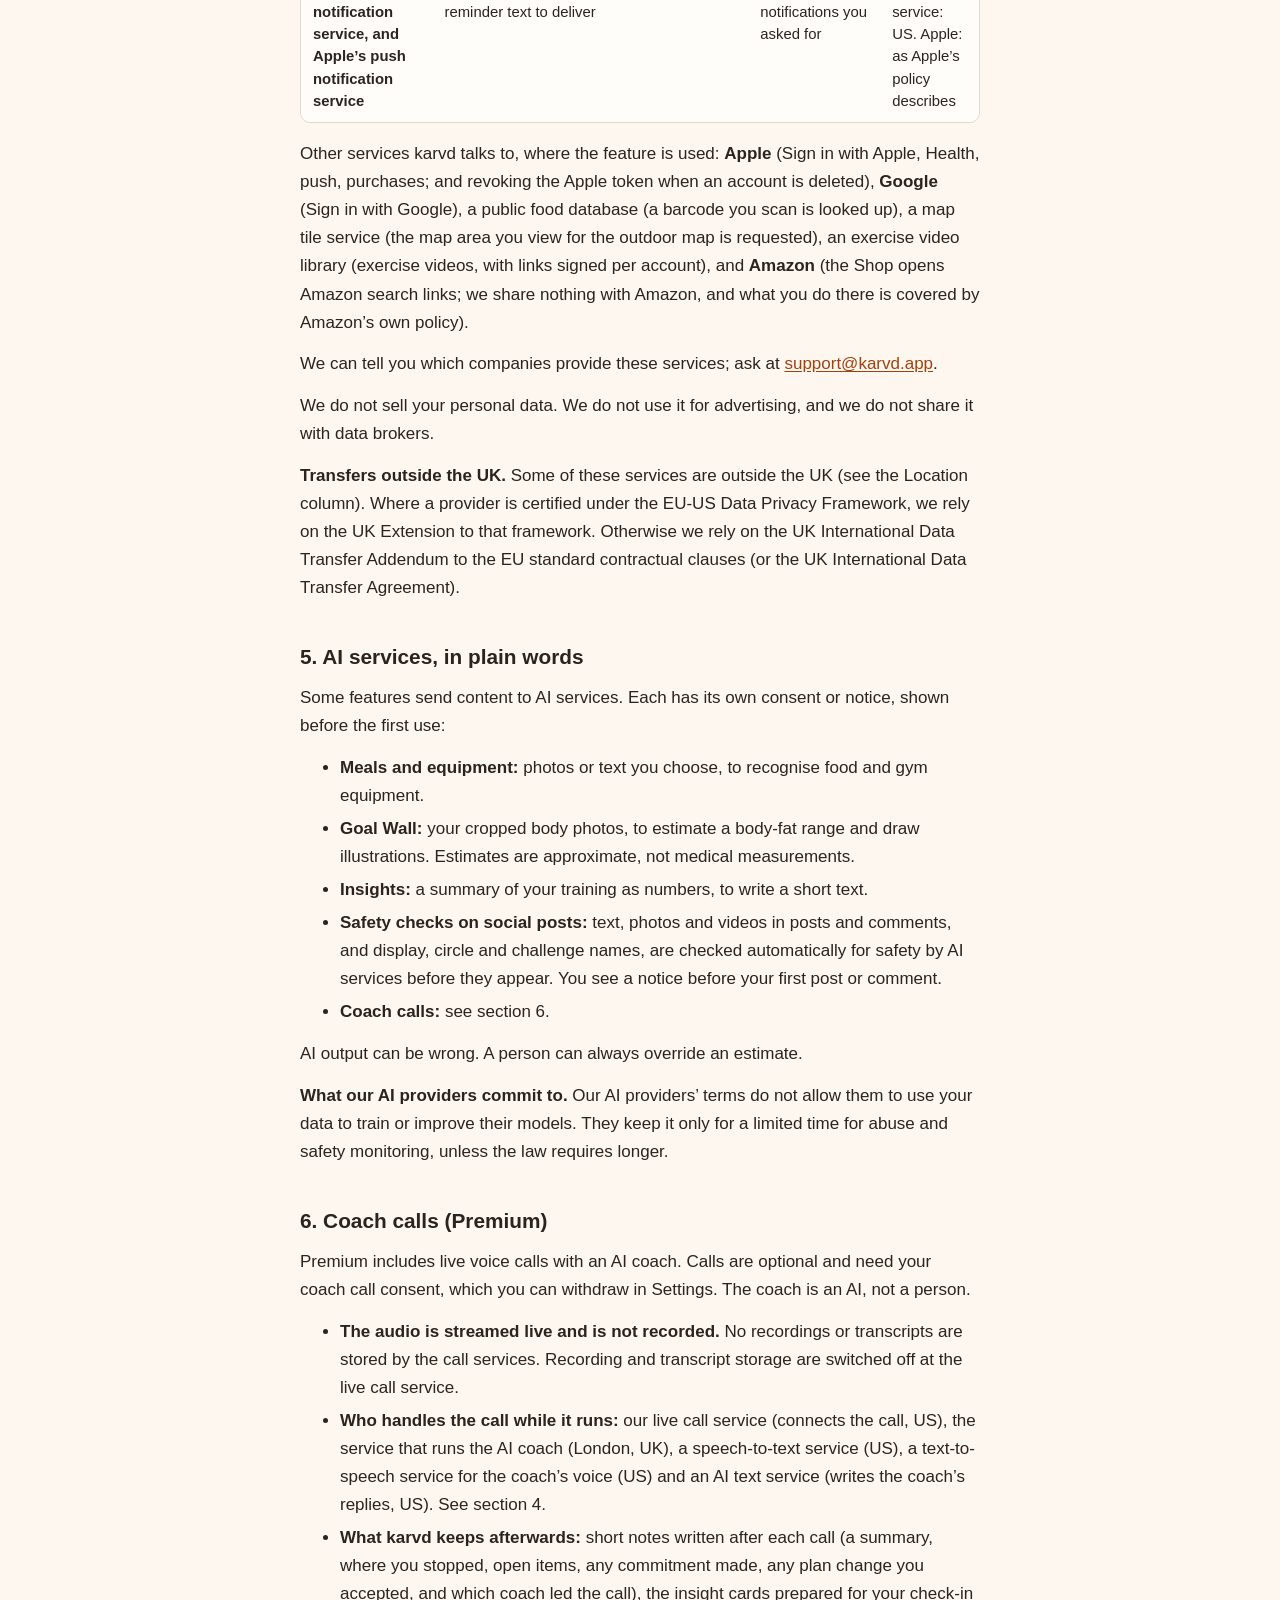
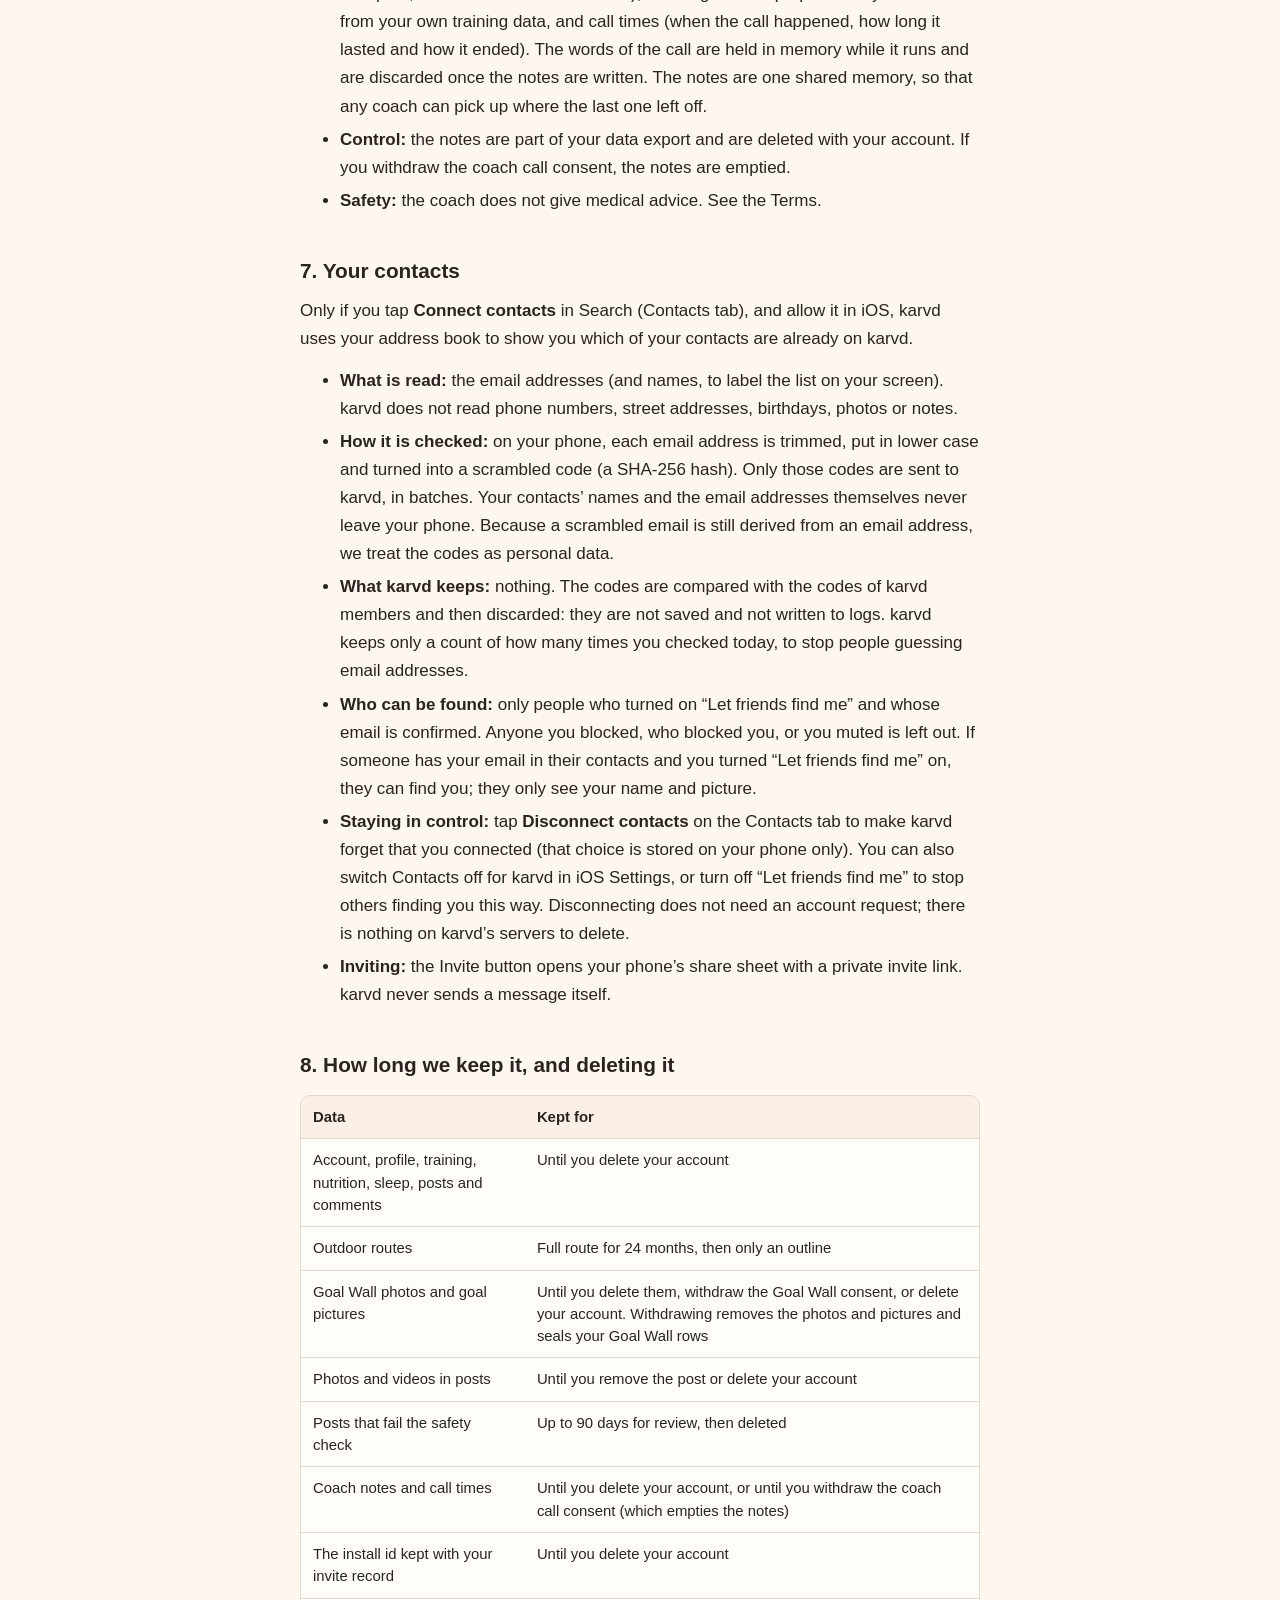
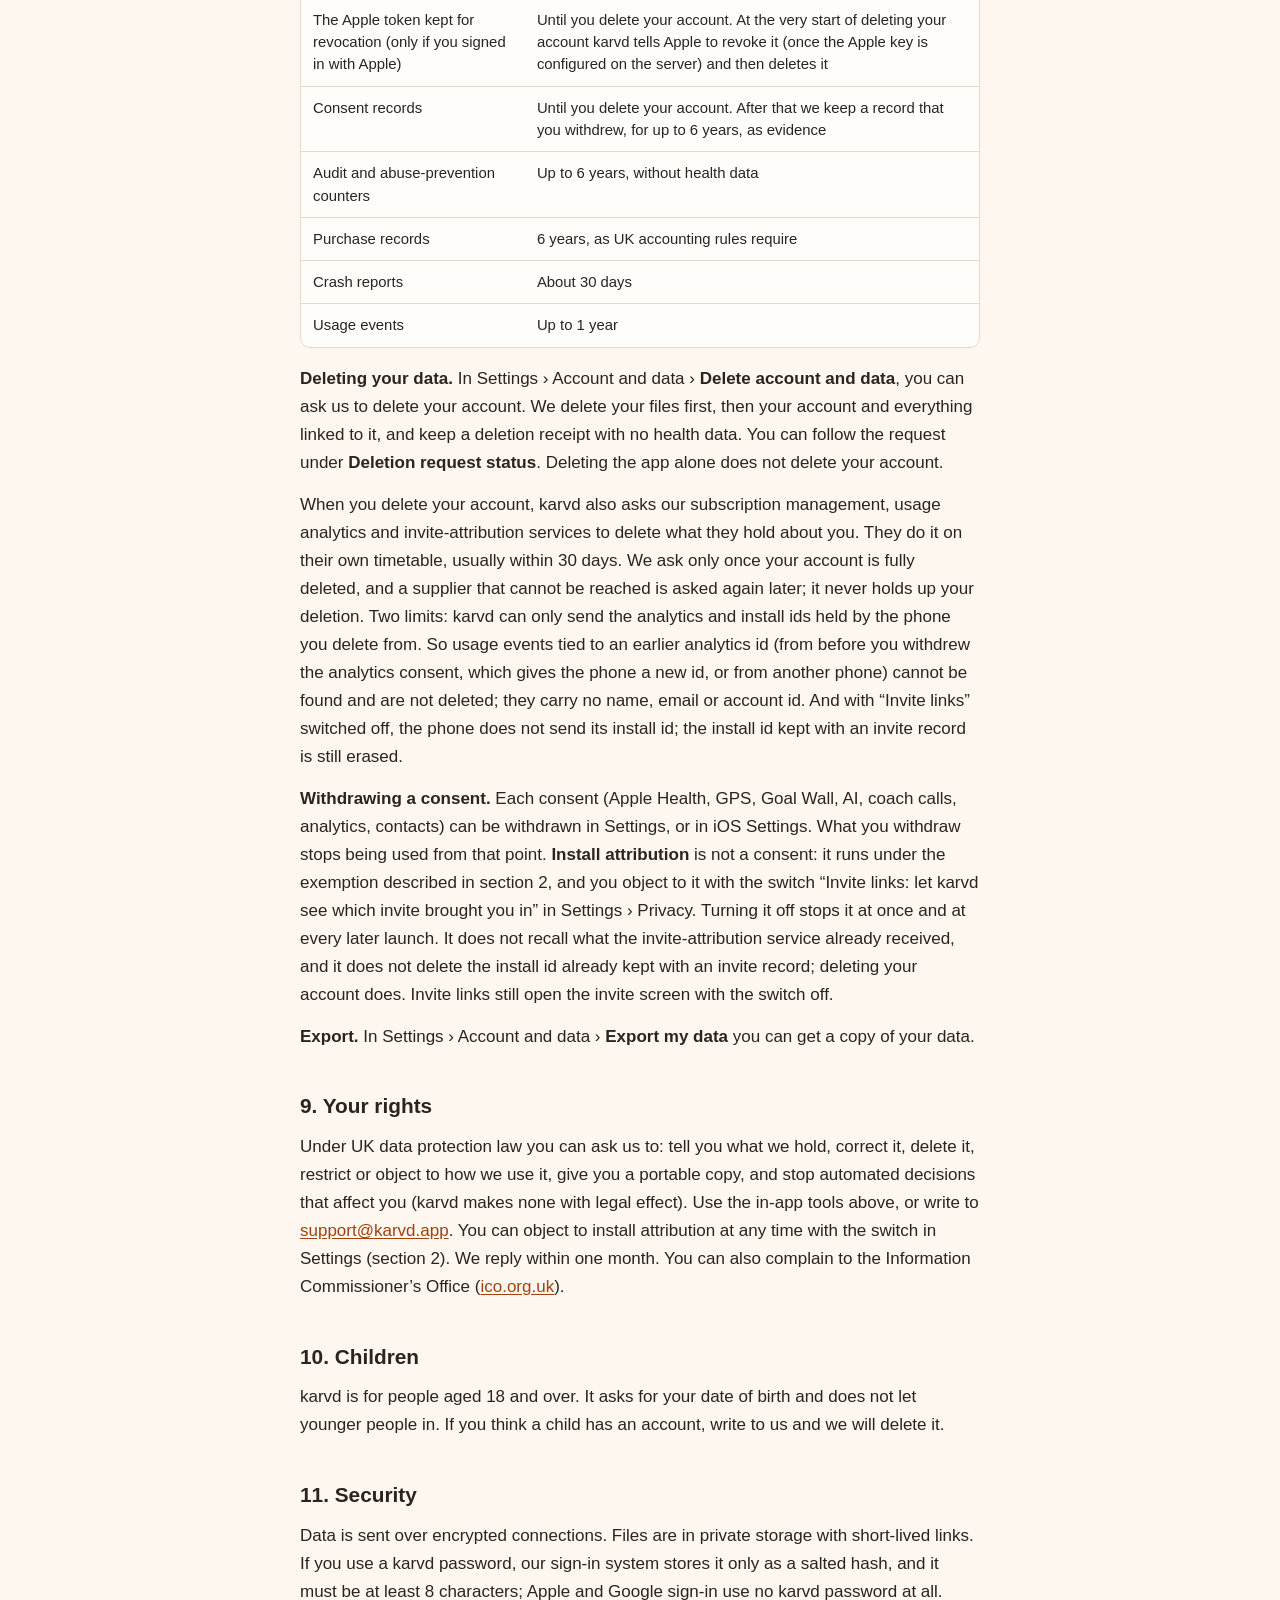
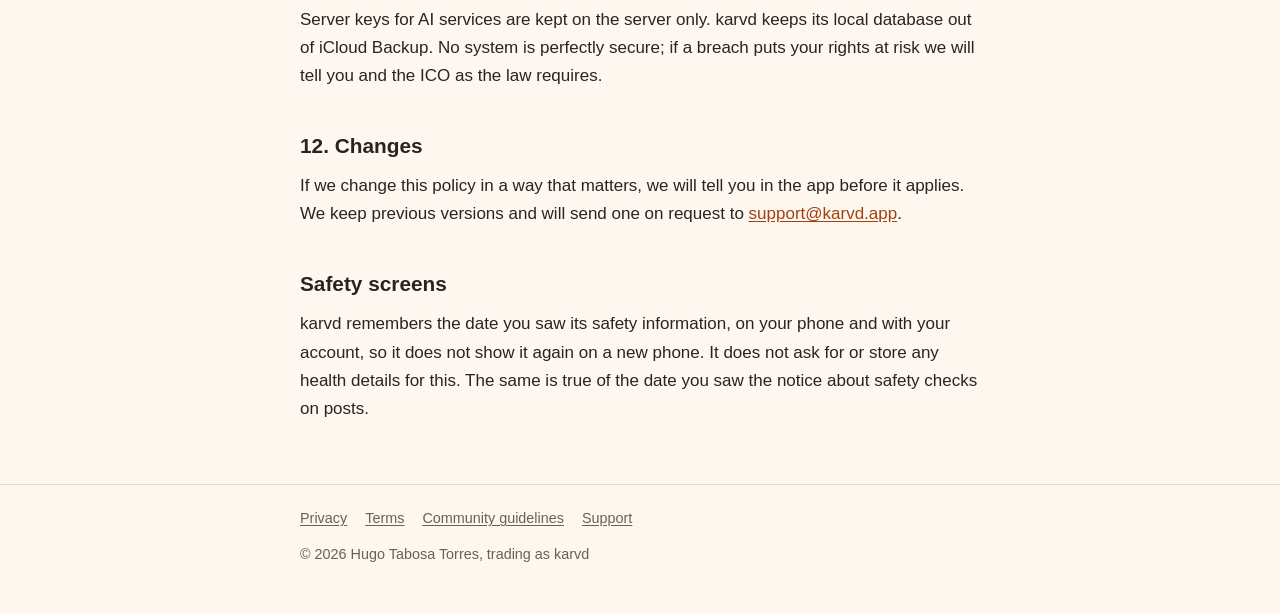
==== commit c999be63: "privacy: heart rate on Apple Watch during karvd workouts only" ====
--- a/privacy/index.html
+++ b/privacy/index.html
@@ -63,6 +63,7 @@
 <li>We use Health data <strong>only</strong> to run the app&rsquo;s features for you: counting sessions towards your plan, recovery, FitScore and insights.</li>
 <li><strong>We never use Health data for advertising, marketing or data mining, and we never share or sell it.</strong> It is not sent to analytics, to attribution, to the Shop, or to AI services.</li>
 <li>Heart rate is kept as an average and a maximum for each session, not as a stream.</li>
+<li>On Apple Watch, karvd reads your heart rate during a workout you start in karvd, to show it on the watch and save the session&rsquo;s average and maximum. It does not read your heart rate at any other time.</li>
 <li>Daily step counts are read from Apple Health on your phone to work out your FitScore and are not saved on our servers. The other Health data we hold (workouts and sleep) is deleted when you delete your account (see section 8).</li>
 <li>karvd keeps its local database out of iCloud Backup.</li>
 </ul>
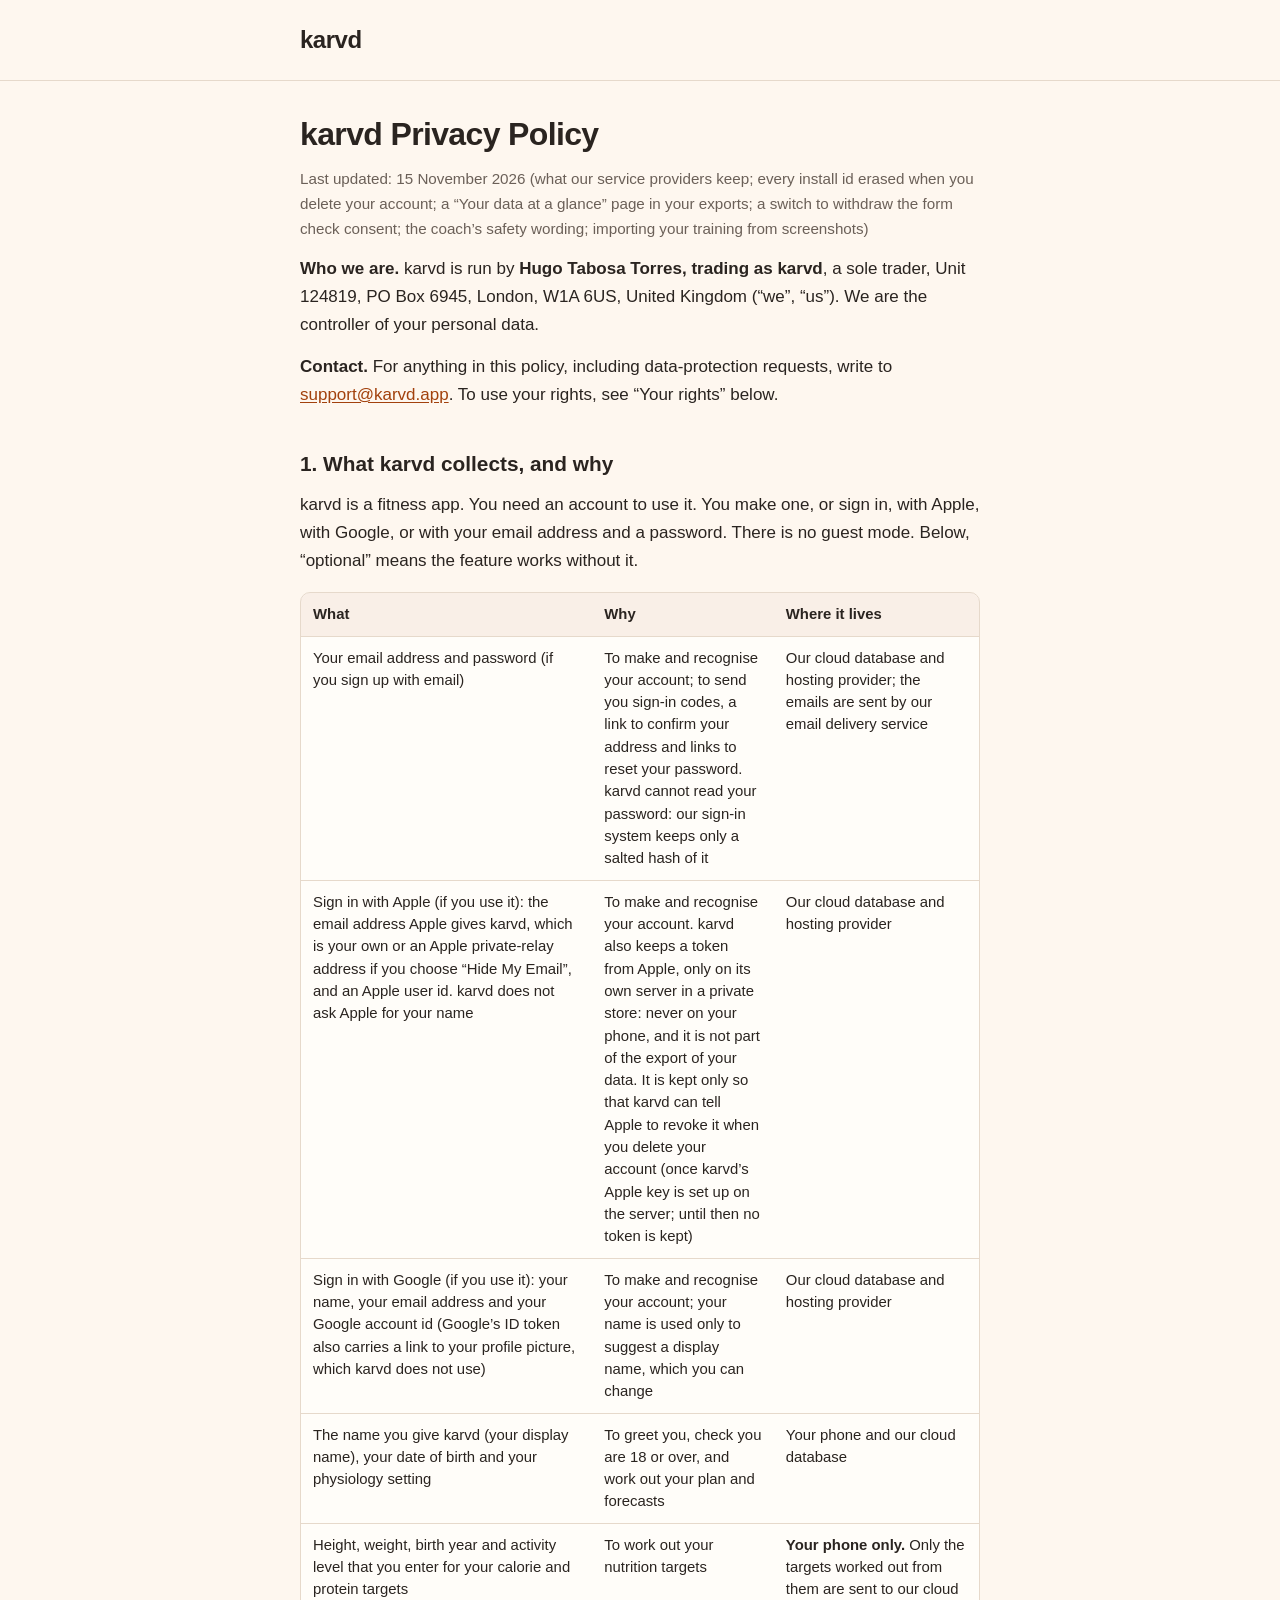
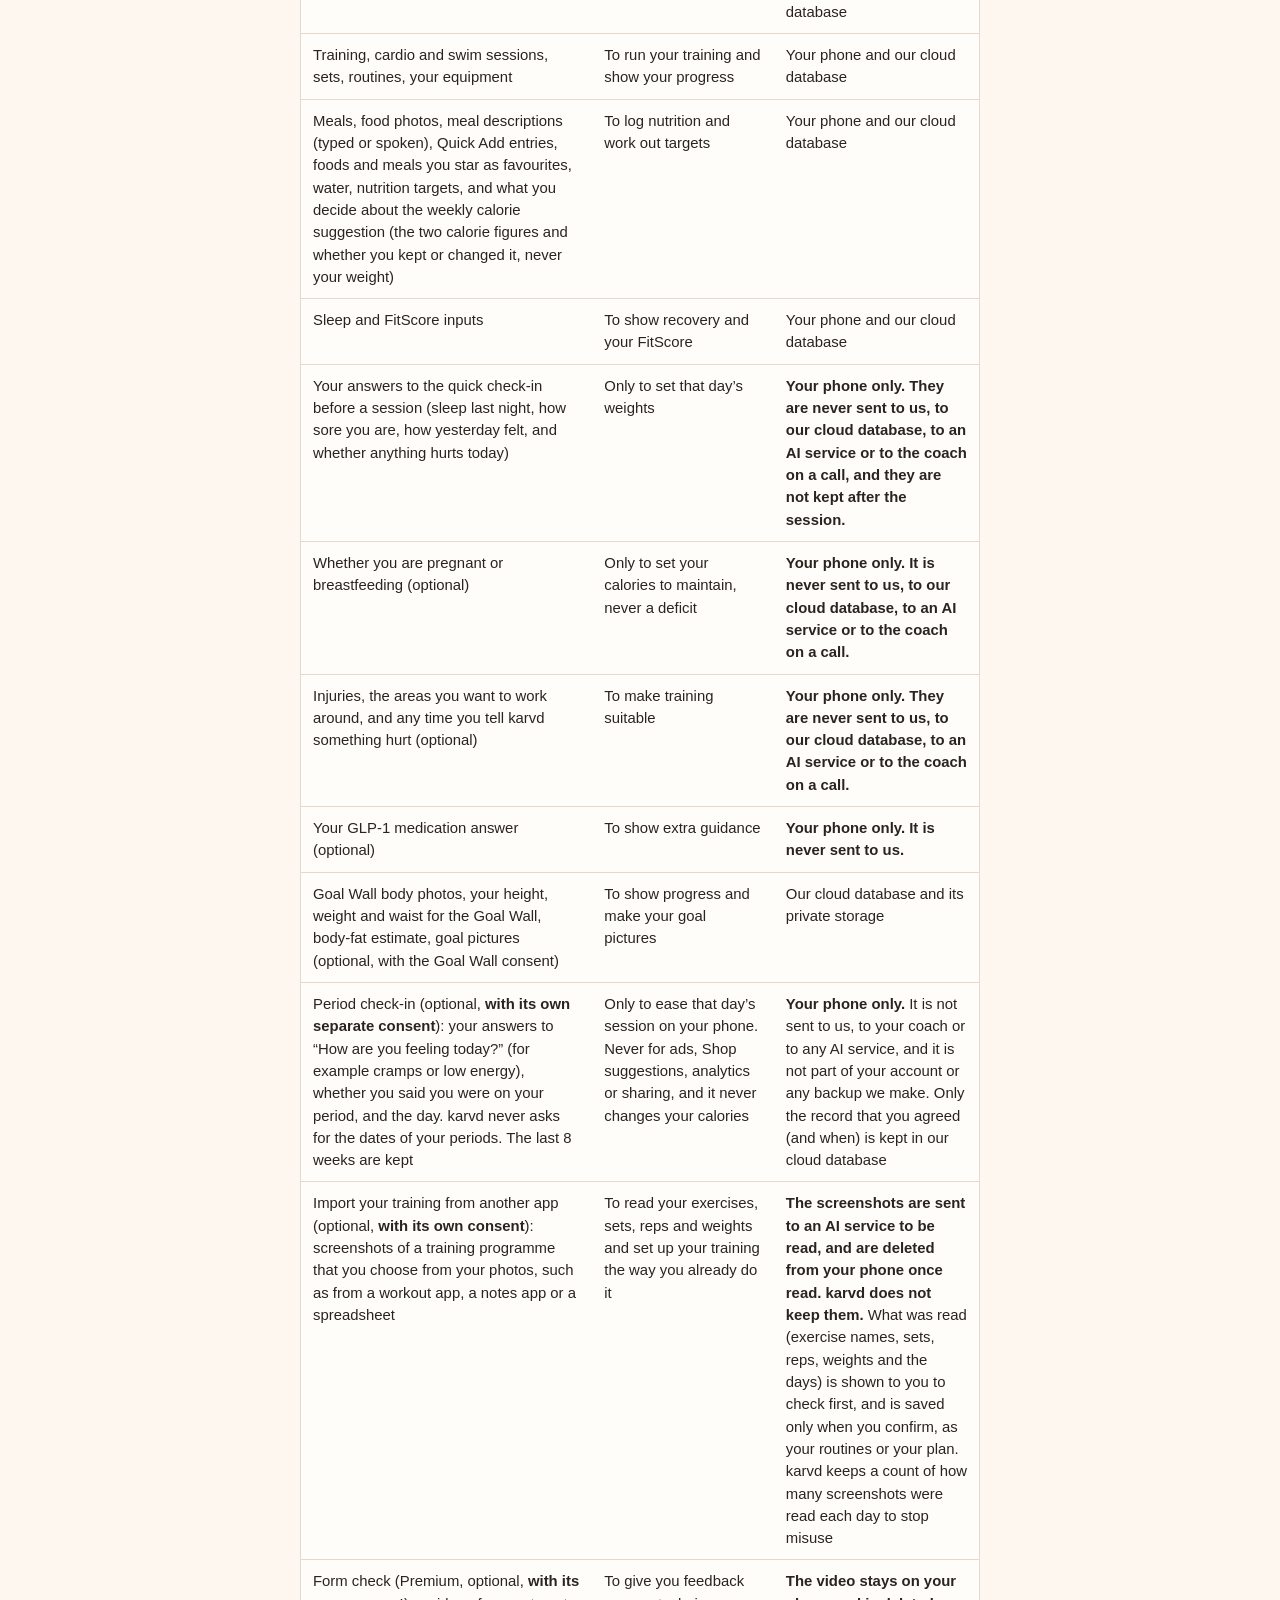
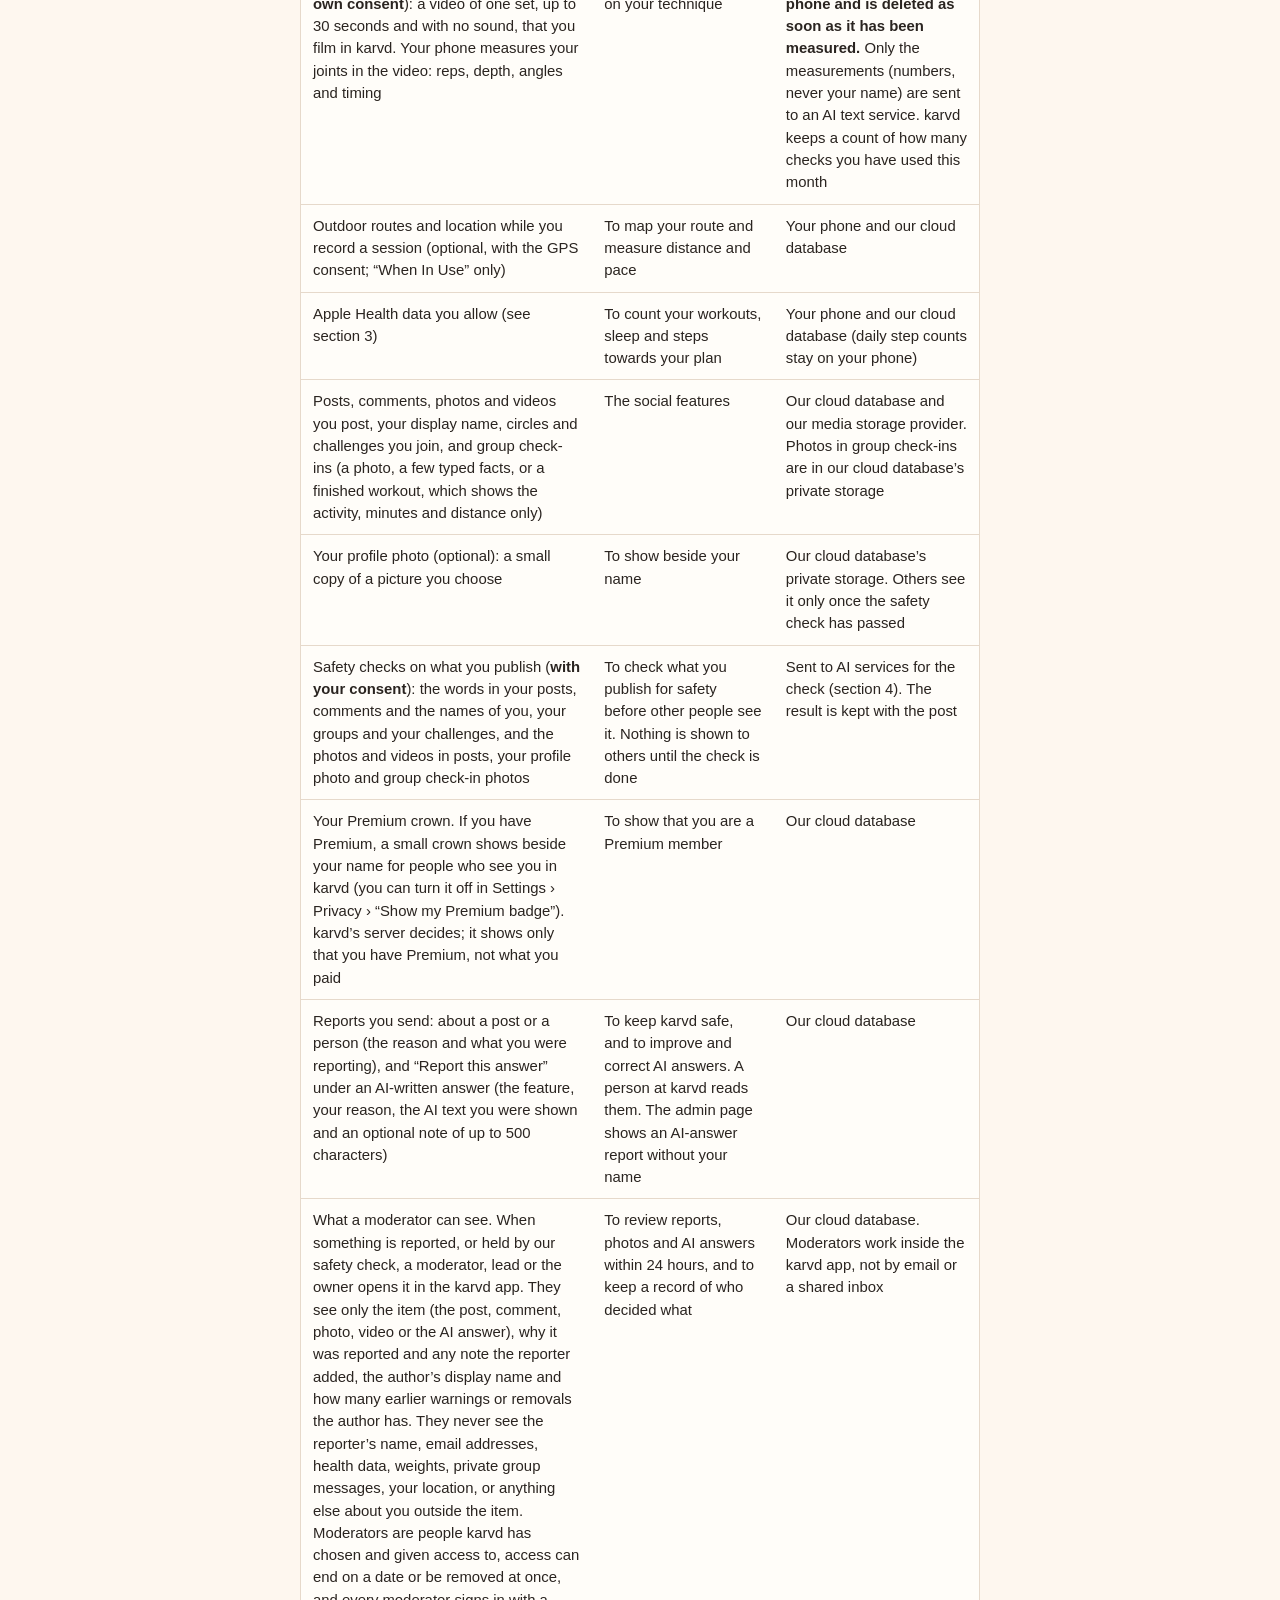
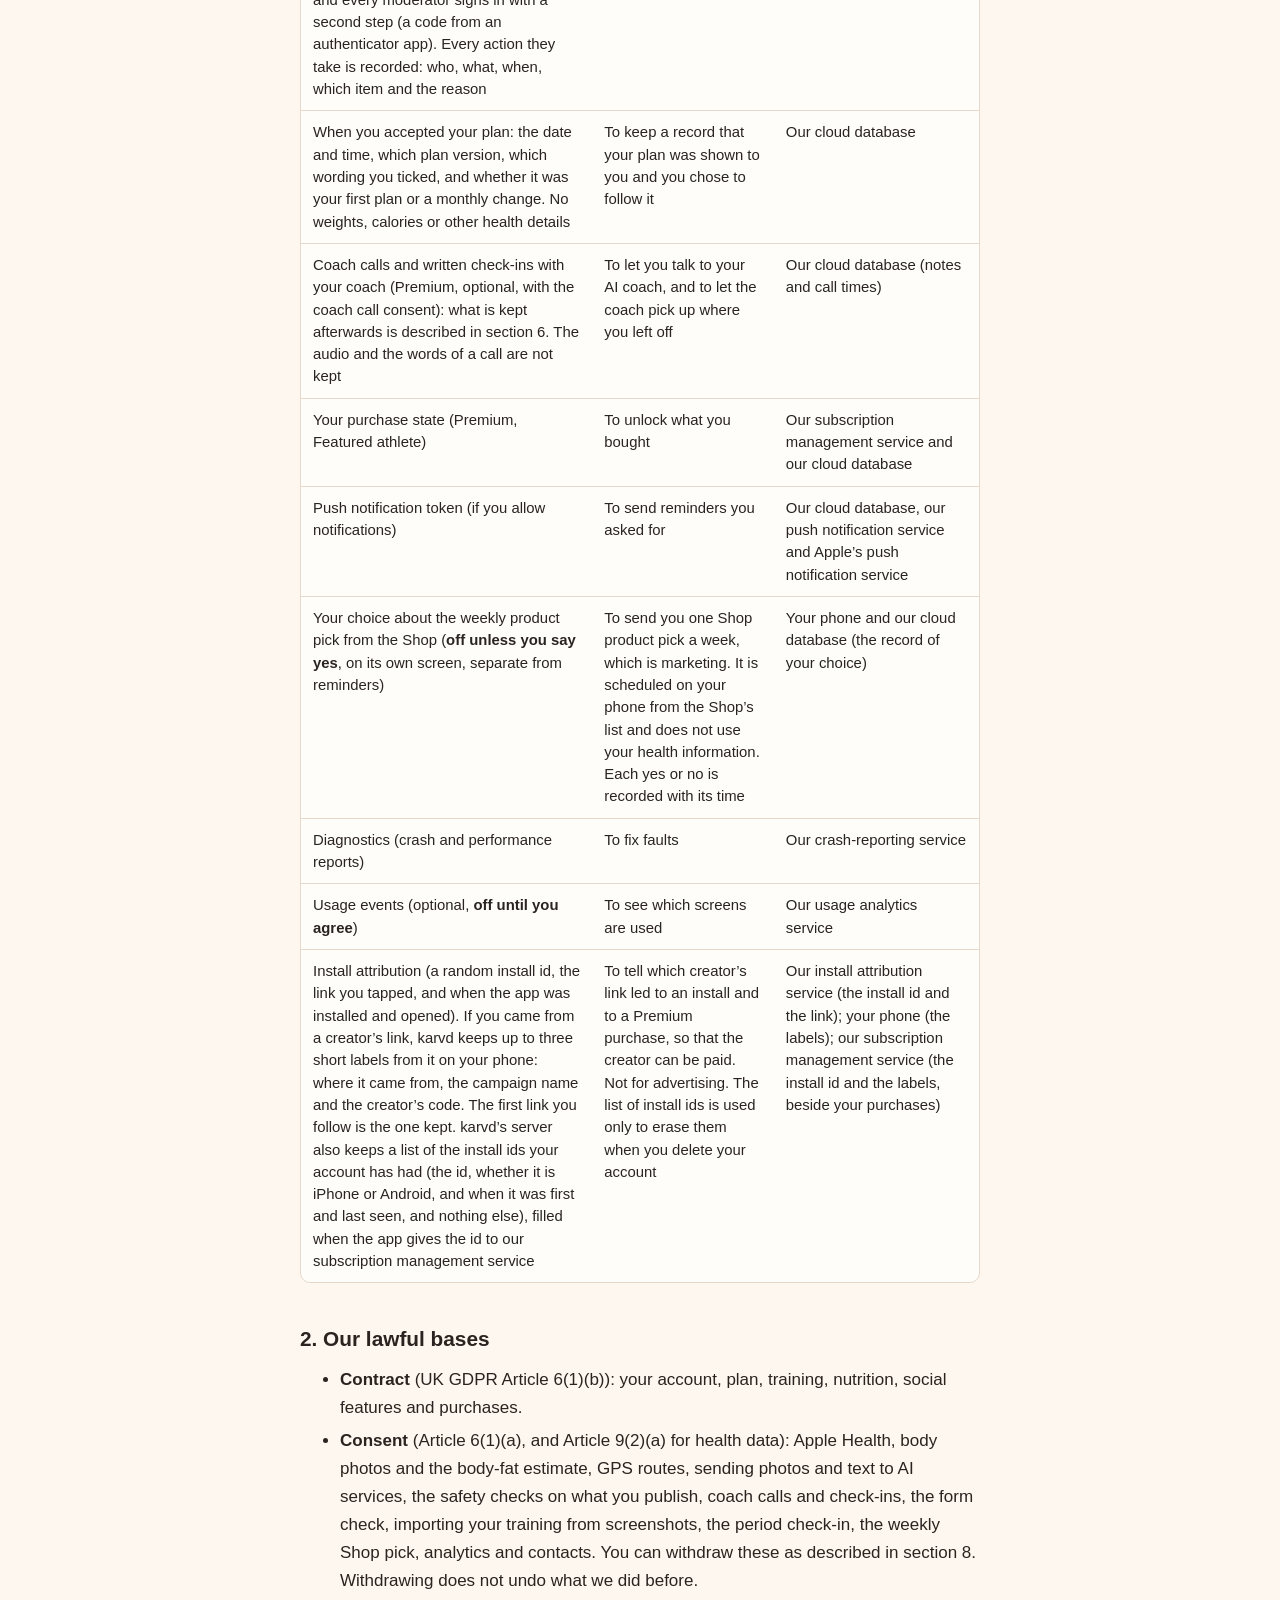
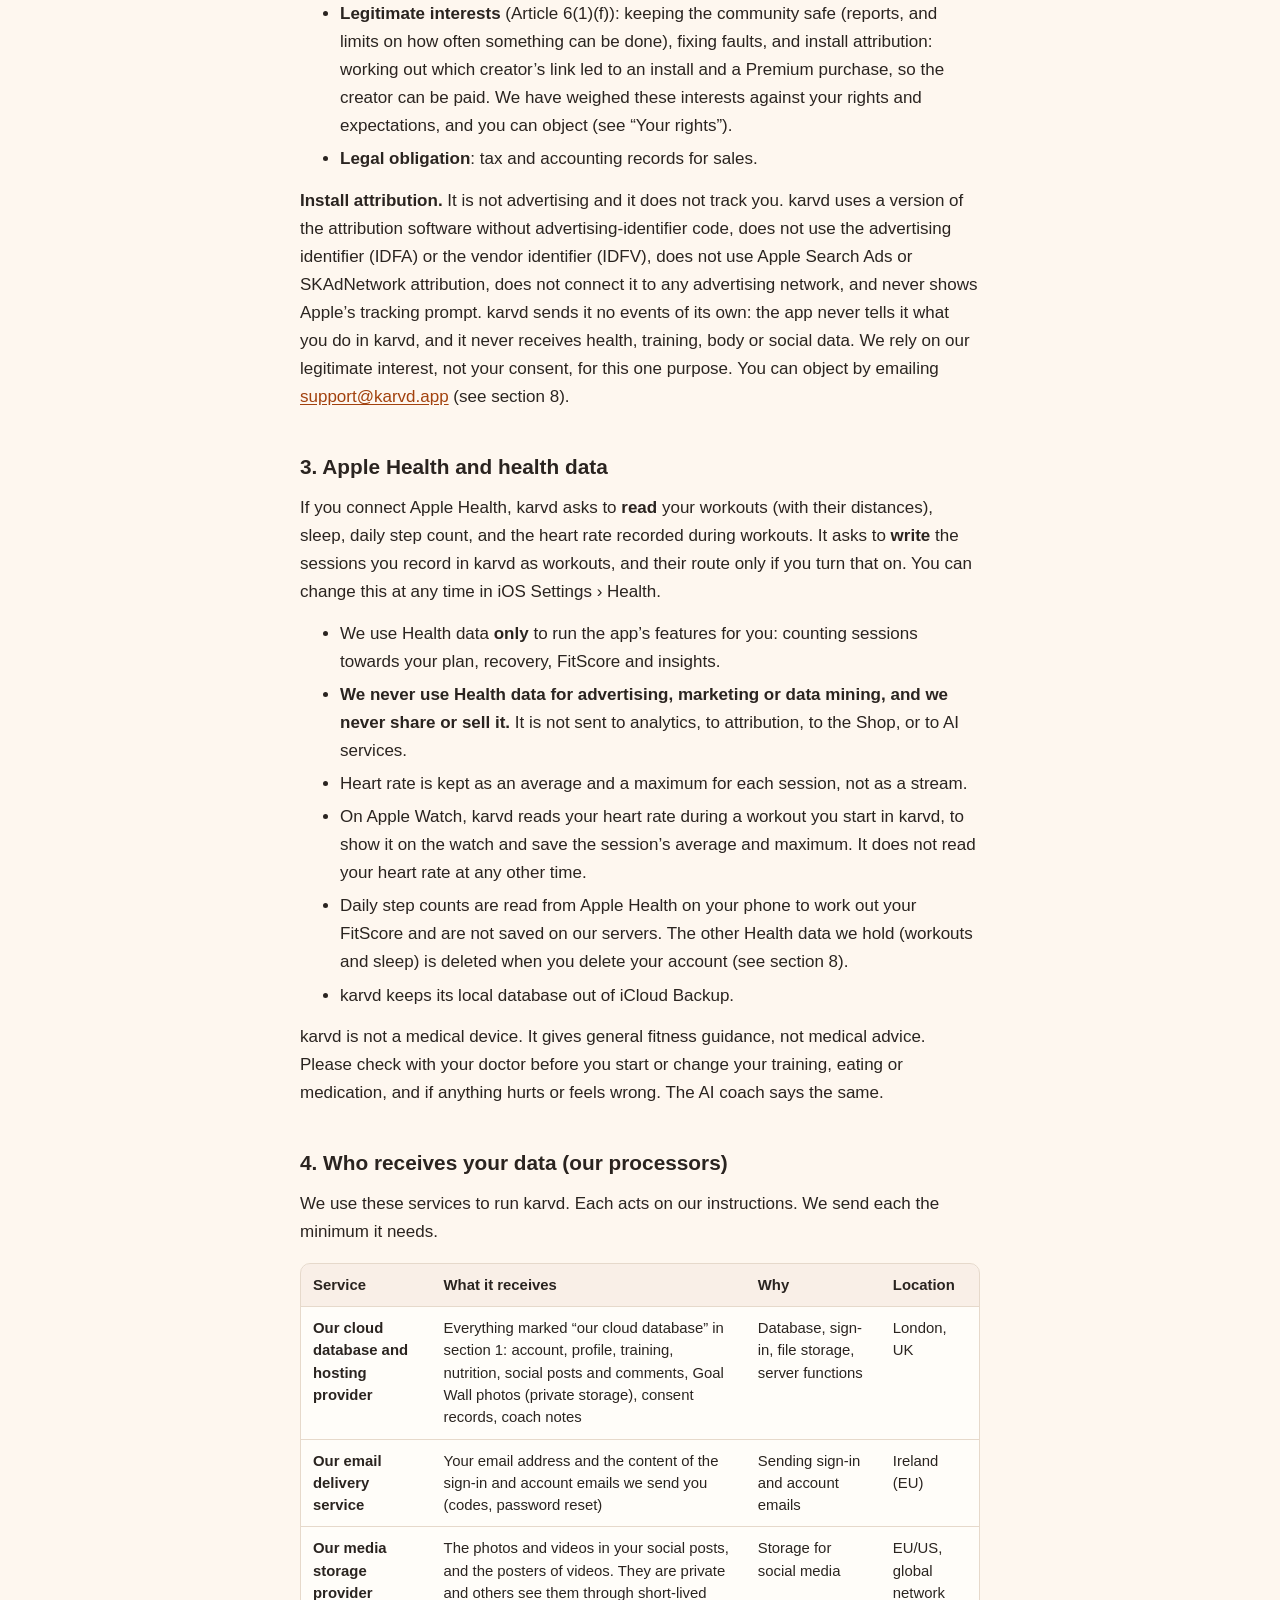
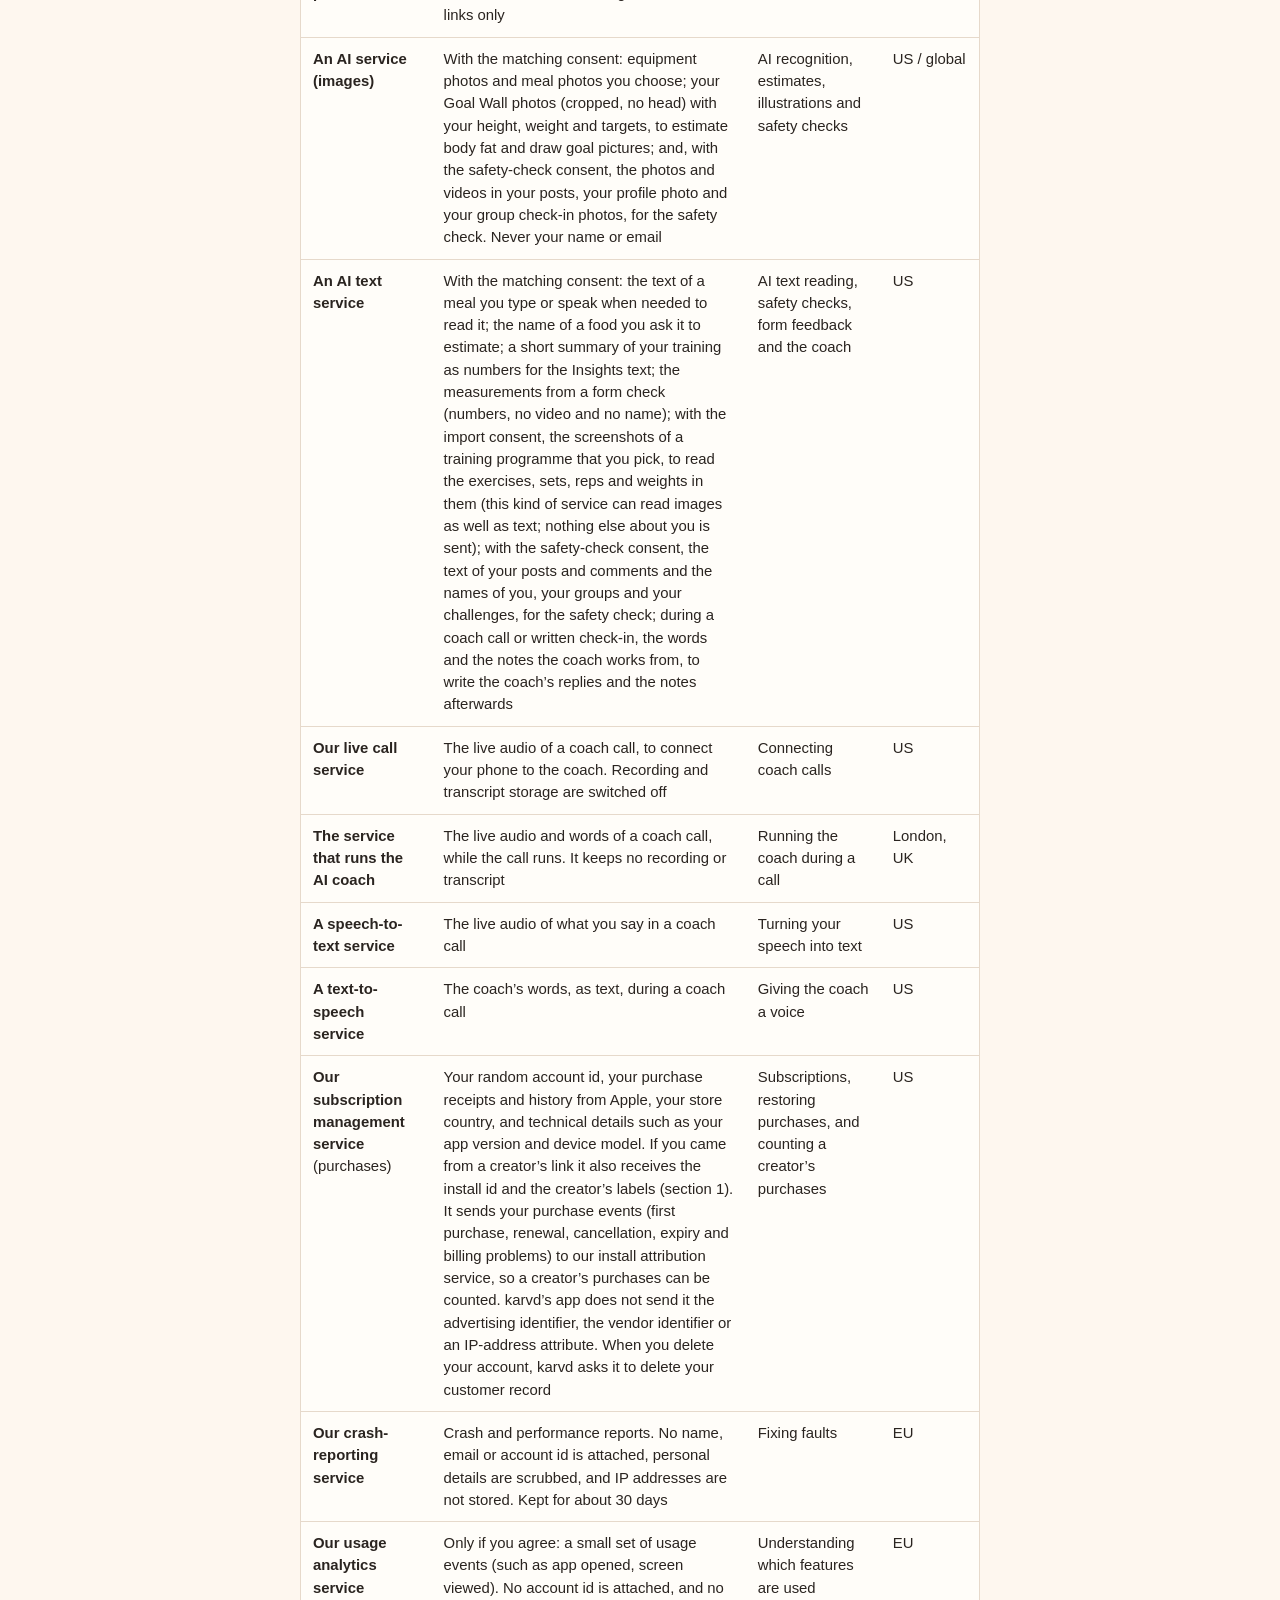
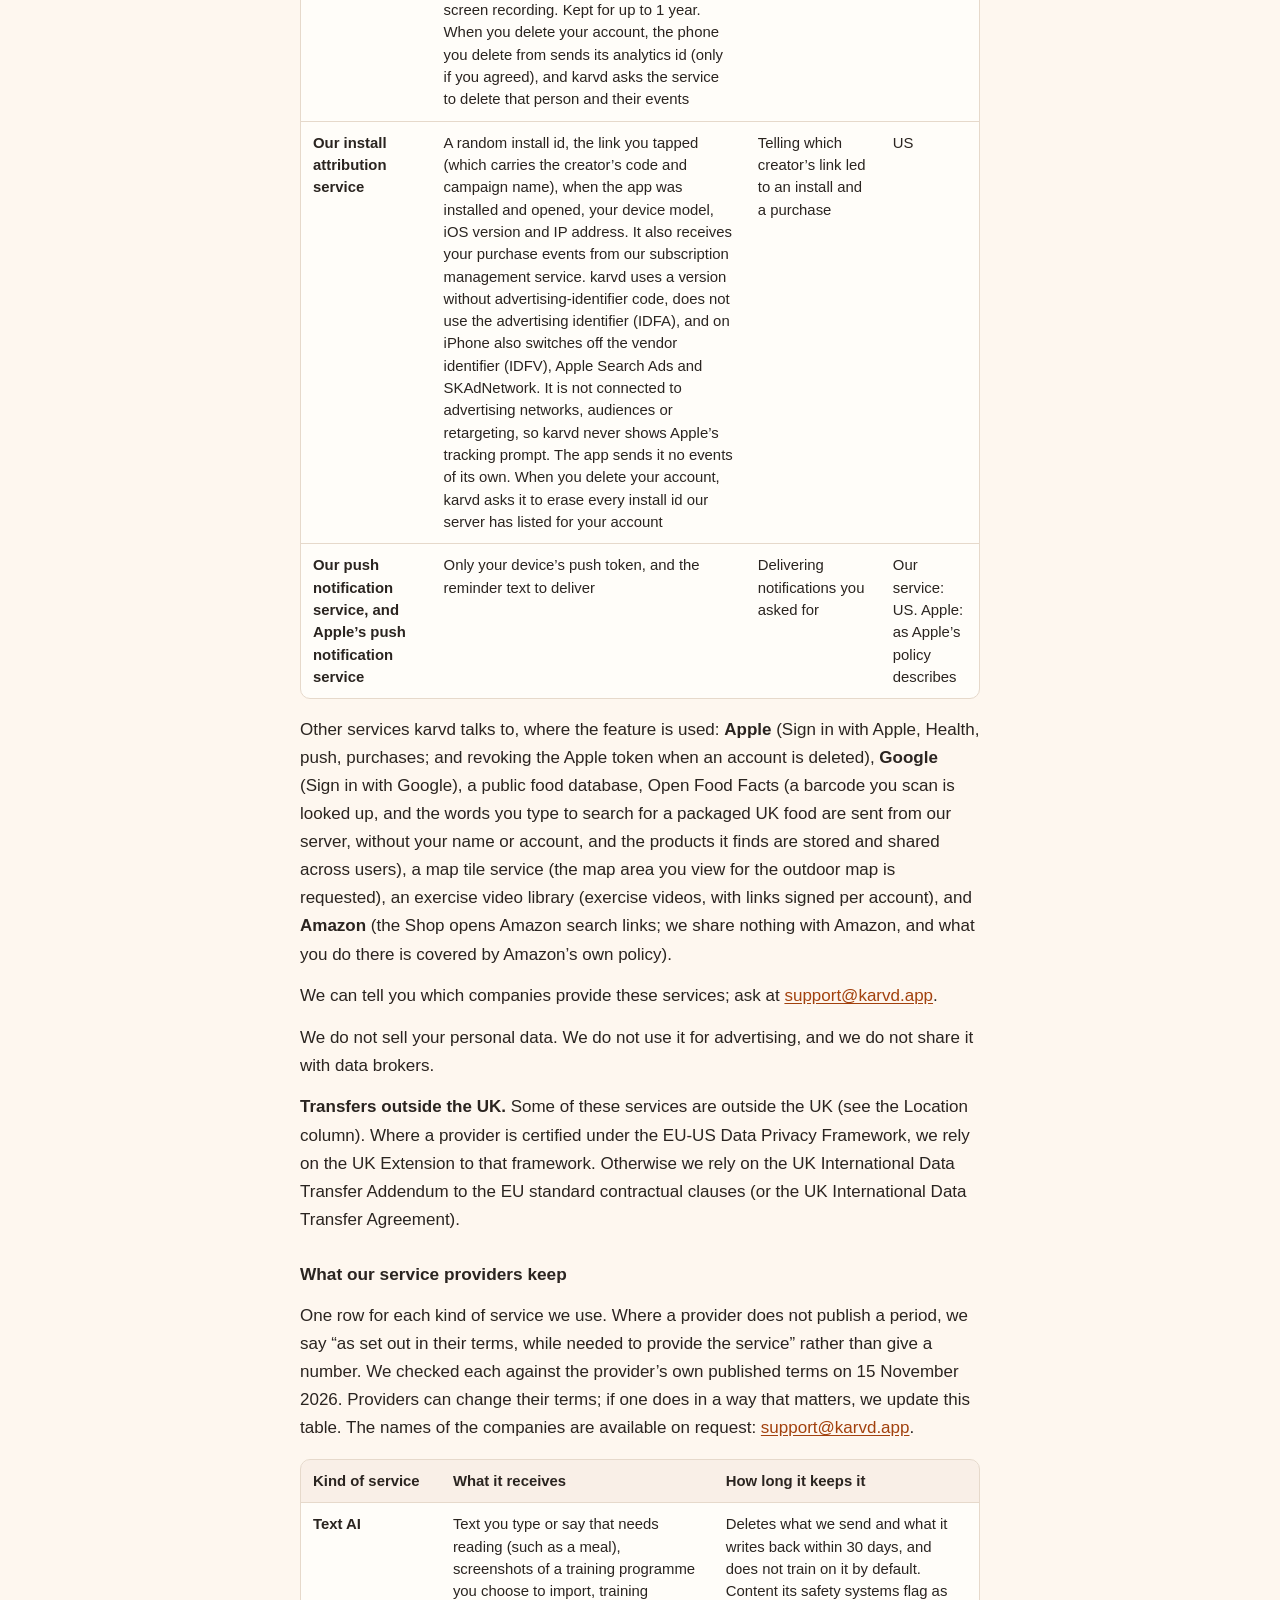
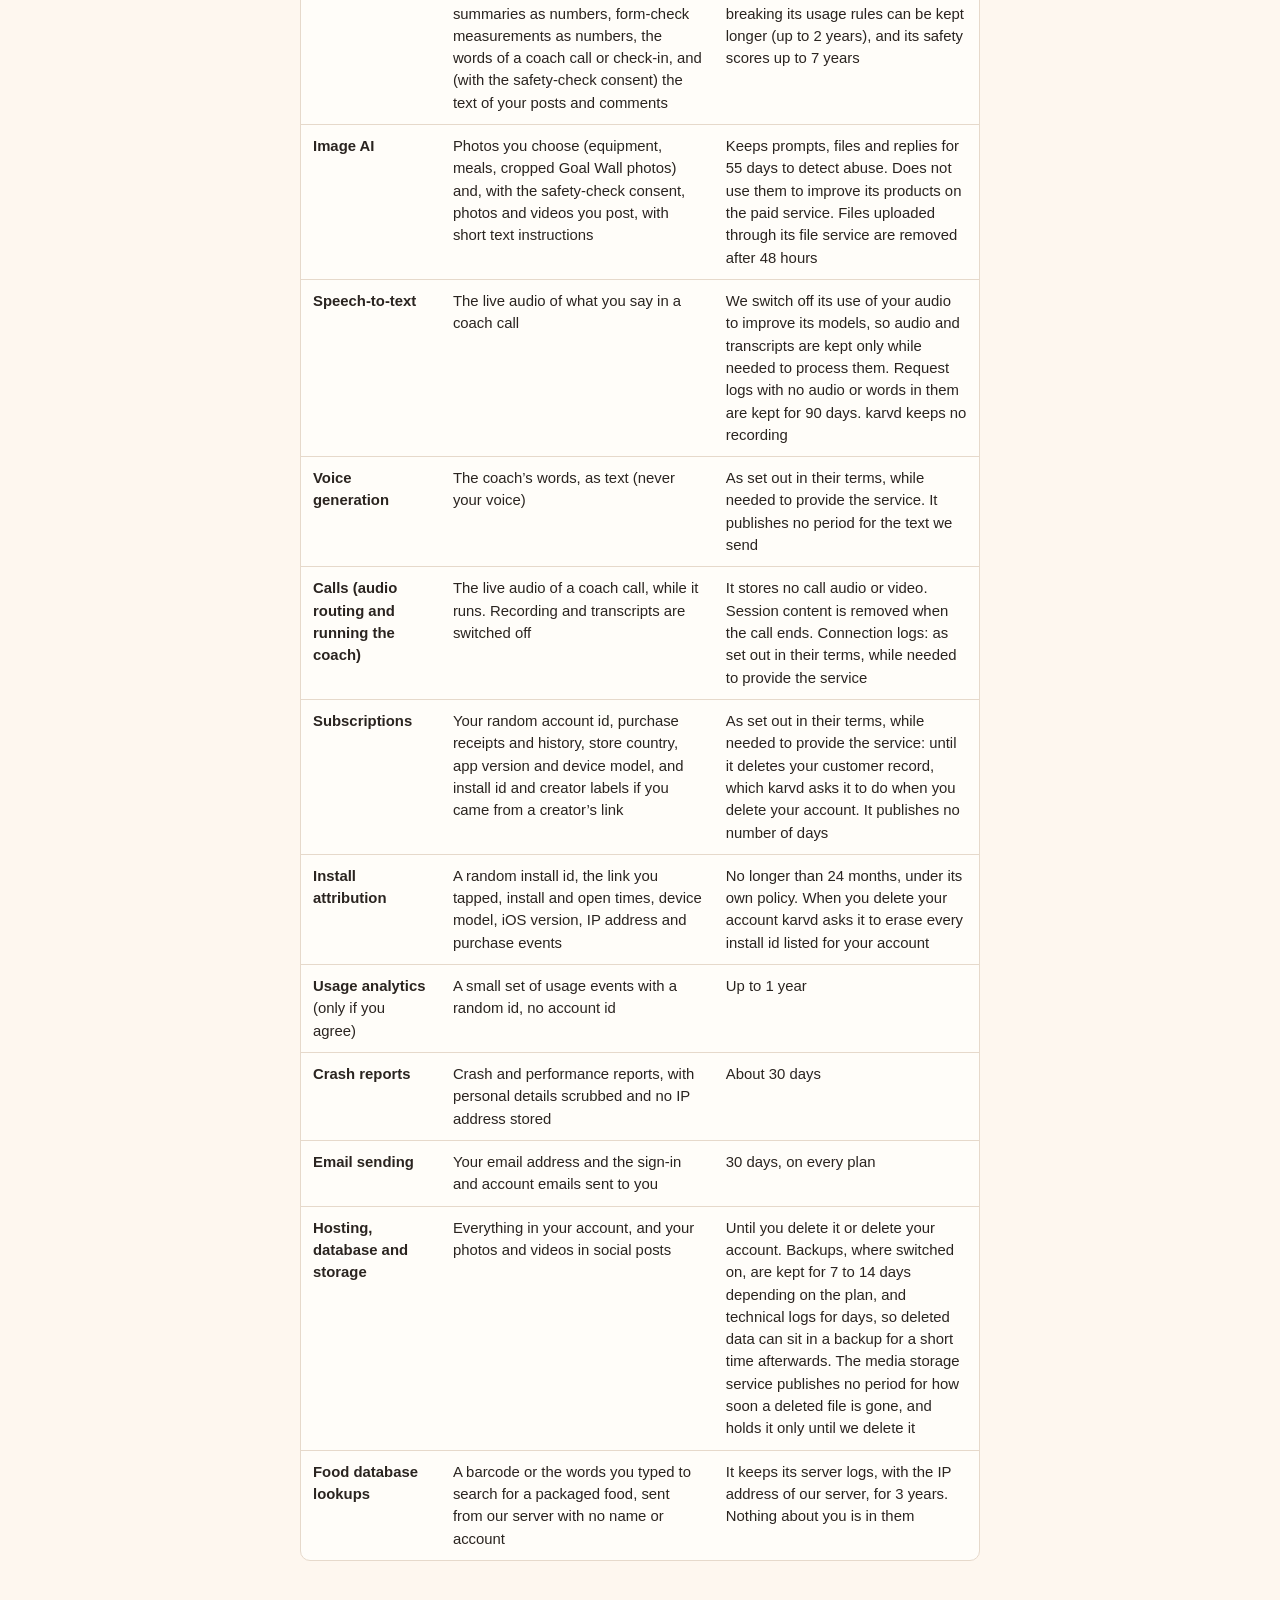
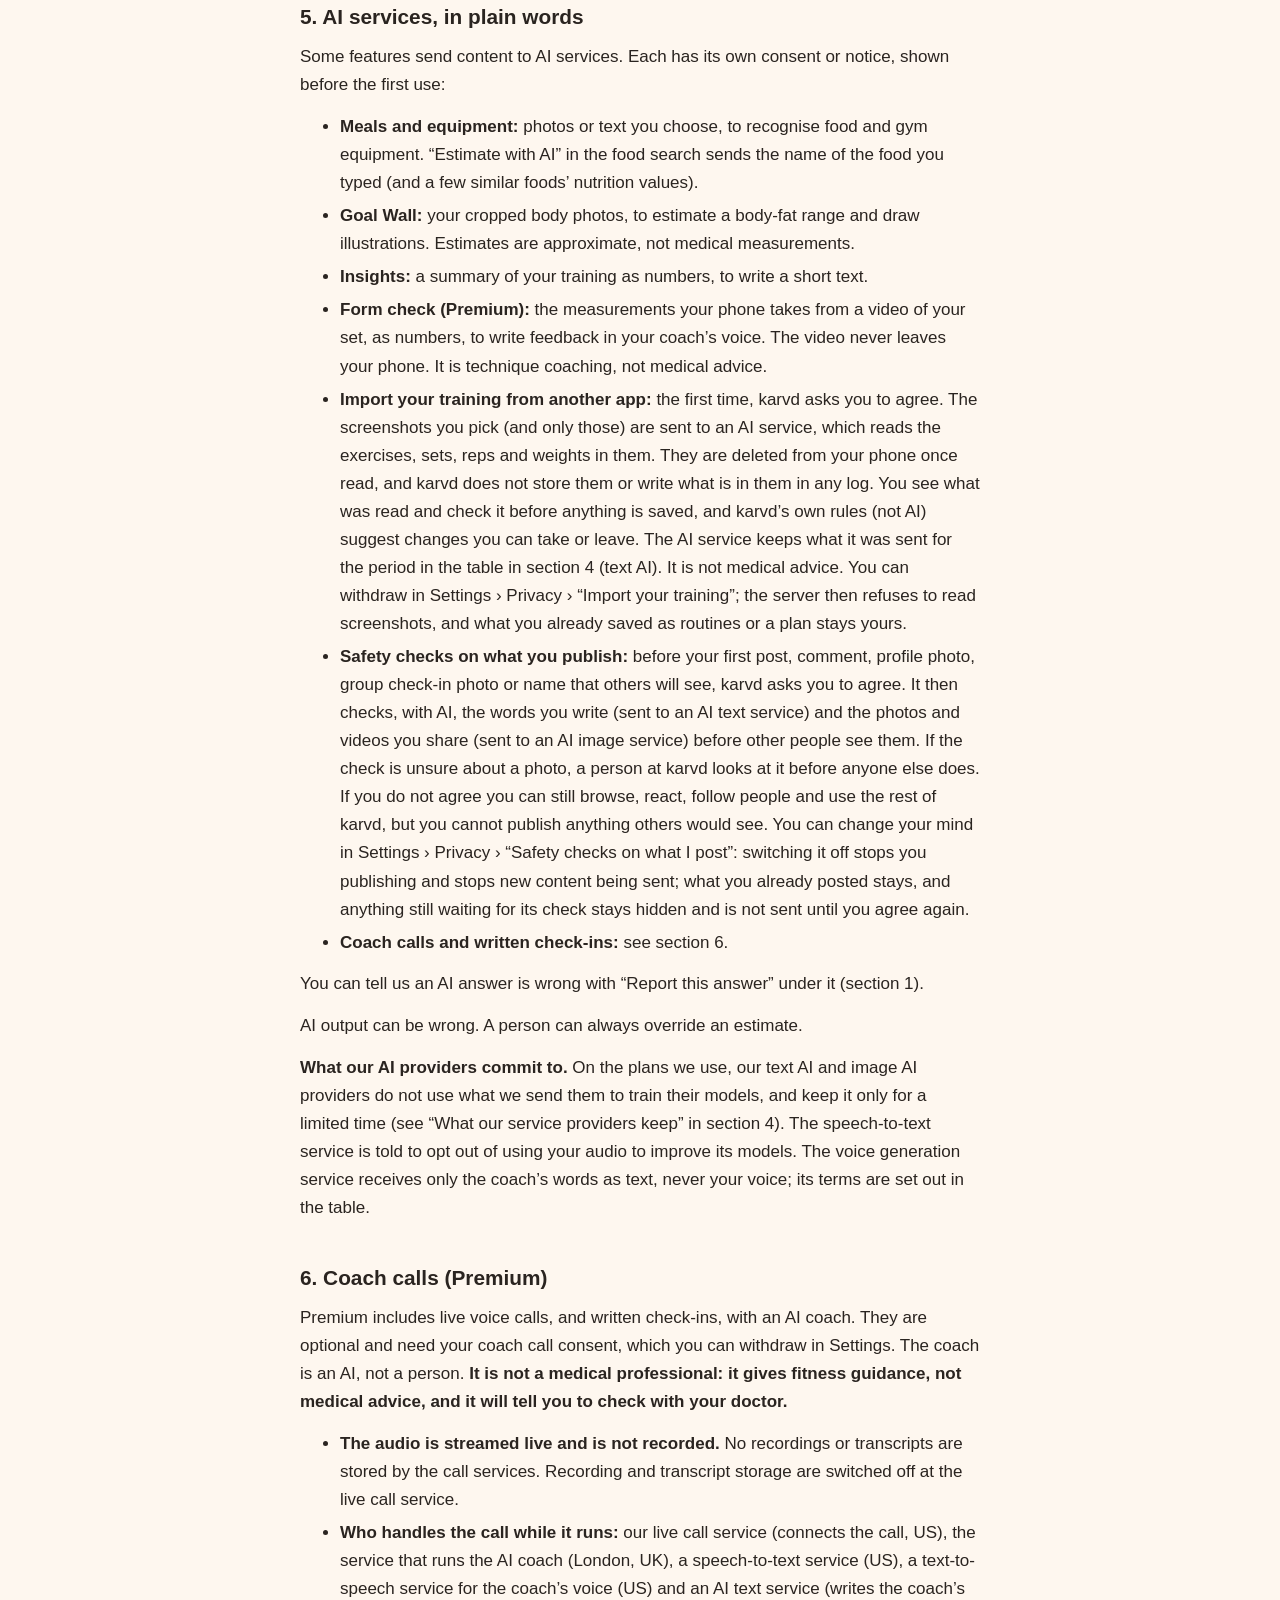
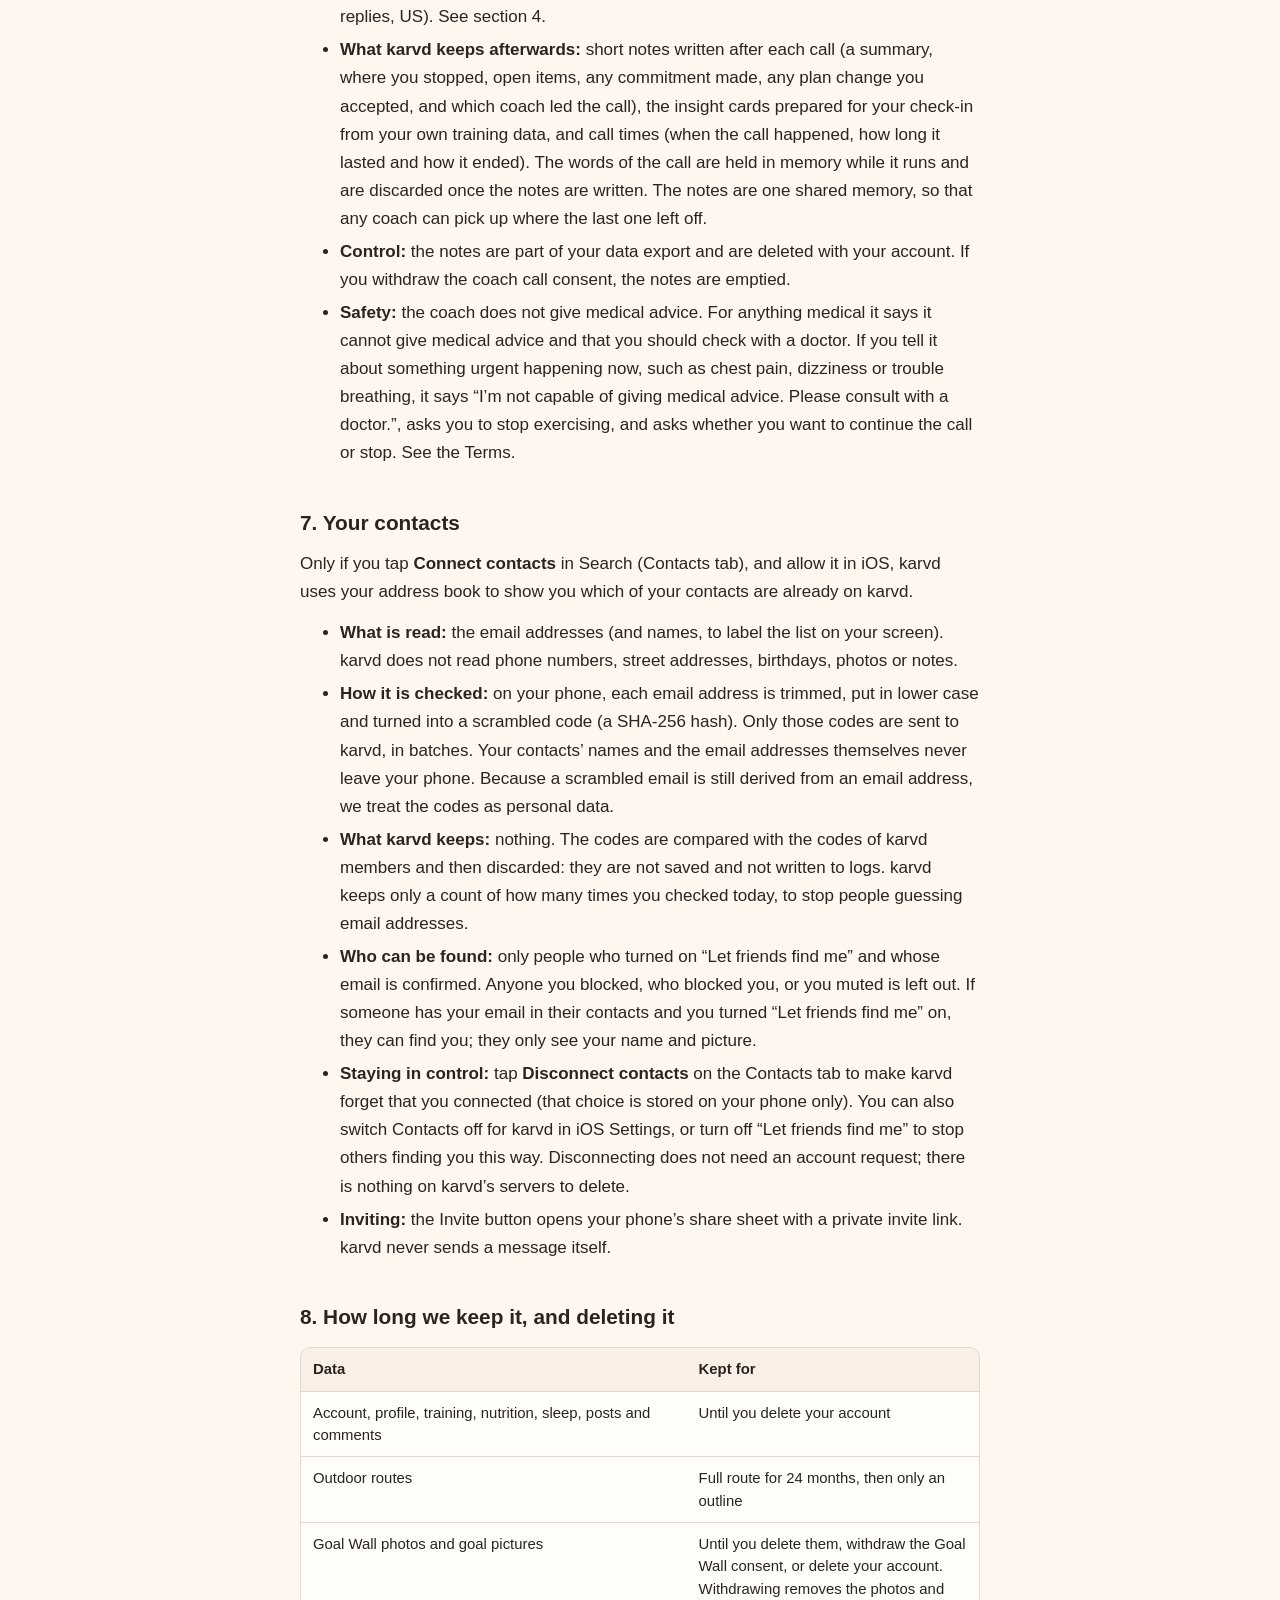
==== commit af146e76: "privacy and terms: 15 November 2026 update Co-Authored-By: Claude Opus 5.5 <noreply@anthropic.com>" ====
--- a/privacy/index.html
+++ b/privacy/index.html
@@ -14,7 +14,7 @@
 <main><div class="wrap">
 
 <h1>karvd Privacy Policy</h1>
-<p class="meta">Last updated: 10 November 2026</p>
+<p class="meta">Last updated: 15 November 2026 (what our service providers keep; every install id erased when you delete your account; a &ldquo;Your data at a glance&rdquo; page in your exports; a switch to withdraw the form check consent; the coach&rsquo;s safety wording; importing your training from screenshots)</p>
 
 <p><strong>Who we are.</strong> karvd is run by <strong>Hugo Tabosa Torres, trading as karvd</strong>, a sole trader, Unit 124819, PO Box 6945, London, W1A 6US, United Kingdom (&ldquo;we&rdquo;, &ldquo;us&rdquo;). We are the controller of your personal data.</p>
 
@@ -28,34 +28,47 @@
 <tr><td>Your email address and password (if you sign up with email)</td><td>To make and recognise your account; to send you sign-in codes, a link to confirm your address and links to reset your password. karvd cannot read your password: our sign-in system keeps only a salted hash of it</td><td>Our cloud database and hosting provider; the emails are sent by our email delivery service</td></tr>
 <tr><td>Sign in with Apple (if you use it): the email address Apple gives karvd, which is your own or an Apple private-relay address if you choose &ldquo;Hide My Email&rdquo;, and an Apple user id. karvd does not ask Apple for your name</td><td>To make and recognise your account. karvd also keeps a token from Apple, only on its own server in a private store: never on your phone, and it is not part of the export of your data. It is kept only so that karvd can tell Apple to revoke it when you delete your account (once karvd&rsquo;s Apple key is set up on the server; until then no token is kept)</td><td>Our cloud database and hosting provider</td></tr>
 <tr><td>Sign in with Google (if you use it): your name, your email address and your Google account id (Google&rsquo;s ID token also carries a link to your profile picture, which karvd does not use)</td><td>To make and recognise your account; your name is used only to suggest a display name, which you can change</td><td>Our cloud database and hosting provider</td></tr>
-<tr><td>First name, date of birth, physiology setting, height, weight, waist</td><td>To work out your plan, targets and forecasts</td><td>Your phone and our cloud database</td></tr>
+<tr><td>The name you give karvd (your display name), your date of birth and your physiology setting</td><td>To greet you, check you are 18 or over, and work out your plan and forecasts</td><td>Your phone and our cloud database</td></tr>
+<tr><td>Height, weight, birth year and activity level that you enter for your calorie and protein targets</td><td>To work out your nutrition targets</td><td><strong>Your phone only.</strong> Only the targets worked out from them are sent to our cloud database</td></tr>
 <tr><td>Training, cardio and swim sessions, sets, routines, your equipment</td><td>To run your training and show your progress</td><td>Your phone and our cloud database</td></tr>
-<tr><td>Meals, food photos, meal descriptions (typed or spoken), water, nutrition targets</td><td>To log nutrition and work out targets</td><td>Your phone and our cloud database</td></tr>
+<tr><td>Meals, food photos, meal descriptions (typed or spoken), Quick Add entries, foods and meals you star as favourites, water, nutrition targets, and what you decide about the weekly calorie suggestion (the two calorie figures and whether you kept or changed it, never your weight)</td><td>To log nutrition and work out targets</td><td>Your phone and our cloud database</td></tr>
 <tr><td>Sleep and FitScore inputs</td><td>To show recovery and your FitScore</td><td>Your phone and our cloud database</td></tr>
-<tr><td>Injuries and pain notes (optional, with your &ldquo;health data&rdquo; consent)</td><td>To make training suitable</td><td>Your phone; our cloud database only with your consent</td></tr>
+<tr><td>Your answers to the quick check-in before a session (sleep last night, how sore you are, how yesterday felt, and whether anything hurts today)</td><td>Only to set that day&rsquo;s weights</td><td><strong>Your phone only. They are never sent to us, to our cloud database, to an AI service or to the coach on a call, and they are not kept after the session.</strong></td></tr>
+<tr><td>Whether you are pregnant or breastfeeding (optional)</td><td>Only to set your calories to maintain, never a deficit</td><td><strong>Your phone only. It is never sent to us, to our cloud database, to an AI service or to the coach on a call.</strong></td></tr>
+<tr><td>Injuries, the areas you want to work around, and any time you tell karvd something hurt (optional)</td><td>To make training suitable</td><td><strong>Your phone only. They are never sent to us, to our cloud database, to an AI service or to the coach on a call.</strong></td></tr>
 <tr><td>Your GLP-1 medication answer (optional)</td><td>To show extra guidance</td><td><strong>Your phone only. It is never sent to us.</strong></td></tr>
-<tr><td>Goal Wall body photos, body-fat estimate, goal pictures (optional, with the Goal Wall consent)</td><td>To show progress and make your goal pictures</td><td>Our cloud database provider&rsquo;s private storage</td></tr>
+<tr><td>Goal Wall body photos, your height, weight and waist for the Goal Wall, body-fat estimate, goal pictures (optional, with the Goal Wall consent)</td><td>To show progress and make your goal pictures</td><td>Our cloud database and its private storage</td></tr>
+<tr><td>Period check-in (optional, <strong>with its own separate consent</strong>): your answers to &ldquo;How are you feeling today?&rdquo; (for example cramps or low energy), whether you said you were on your period, and the day. karvd never asks for the dates of your periods. The last 8 weeks are kept</td><td>Only to ease that day&rsquo;s session on your phone. Never for ads, Shop suggestions, analytics or sharing, and it never changes your calories</td><td><strong>Your phone only.</strong> It is not sent to us, to your coach or to any AI service, and it is not part of your account or any backup we make. Only the record that you agreed (and when) is kept in our cloud database</td></tr>
+<tr><td>Import your training from another app (optional, <strong>with its own consent</strong>): screenshots of a training programme that you choose from your photos, such as from a workout app, a notes app or a spreadsheet</td><td>To read your exercises, sets, reps and weights and set up your training the way you already do it</td><td><strong>The screenshots are sent to an AI service to be read, and are deleted from your phone once read. karvd does not keep them.</strong> What was read (exercise names, sets, reps, weights and the days) is shown to you to check first, and is saved only when you confirm, as your routines or your plan. karvd keeps a count of how many screenshots were read each day to stop misuse</td></tr>
+<tr><td>Form check (Premium, optional, <strong>with its own consent</strong>): a video of one set, up to 30 seconds and with no sound, that you film in karvd. Your phone measures your joints in the video: reps, depth, angles and timing</td><td>To give you feedback on your technique</td><td><strong>The video stays on your phone and is deleted as soon as it has been measured.</strong> Only the measurements (numbers, never your name) are sent to an AI text service. karvd keeps a count of how many checks you have used this month</td></tr>
 <tr><td>Outdoor routes and location while you record a session (optional, with the GPS consent; &ldquo;When In Use&rdquo; only)</td><td>To map your route and measure distance and pace</td><td>Your phone and our cloud database</td></tr>
 <tr><td>Apple Health data you allow (see section 3)</td><td>To count your workouts, sleep and steps towards your plan</td><td>Your phone and our cloud database (daily step counts stay on your phone)</td></tr>
-<tr><td>Posts, comments, photos, videos, your display name and profile picture, circles and challenges you join</td><td>The social features</td><td>Our cloud database and our media storage provider</td></tr>
-<tr><td>Coach calls (Premium, optional, with the coach call consent): what is kept afterwards is described in section 6. The audio and the words of the call are not kept</td><td>To let you talk to your AI coach, and to let the coach pick up where you left off</td><td>Our cloud database (notes and call times)</td></tr>
+<tr><td>Posts, comments, photos and videos you post, your display name, circles and challenges you join, and group check-ins (a photo, a few typed facts, or a finished workout, which shows the activity, minutes and distance only)</td><td>The social features</td><td>Our cloud database and our media storage provider. Photos in group check-ins are in our cloud database&rsquo;s private storage</td></tr>
+<tr><td>Your profile photo (optional): a small copy of a picture you choose</td><td>To show beside your name</td><td>Our cloud database&rsquo;s private storage. Others see it only once the safety check has passed</td></tr>
+<tr><td>Safety checks on what you publish (<strong>with your consent</strong>): the words in your posts, comments and the names of you, your groups and your challenges, and the photos and videos in posts, your profile photo and group check-in photos</td><td>To check what you publish for safety before other people see it. Nothing is shown to others until the check is done</td><td>Sent to AI services for the check (section 4). The result is kept with the post</td></tr>
+<tr><td>Your Premium crown. If you have Premium, a small crown shows beside your name for people who see you in karvd (you can turn it off in Settings &rsaquo; Privacy &rsaquo; &ldquo;Show my Premium badge&rdquo;). karvd&rsquo;s server decides; it shows only that you have Premium, not what you paid</td><td>To show that you are a Premium member</td><td>Our cloud database</td></tr>
+<tr><td>Reports you send: about a post or a person (the reason and what you were reporting), and &ldquo;Report this answer&rdquo; under an AI-written answer (the feature, your reason, the AI text you were shown and an optional note of up to 500 characters)</td><td>To keep karvd safe, and to improve and correct AI answers. A person at karvd reads them. The admin page shows an AI-answer report without your name</td><td>Our cloud database</td></tr>
+<tr><td>What a moderator can see. When something is reported, or held by our safety check, a moderator, lead or the owner opens it in the karvd app. They see only the item (the post, comment, photo, video or the AI answer), why it was reported and any note the reporter added, the author&rsquo;s display name and how many earlier warnings or removals the author has. They never see the reporter&rsquo;s name, email addresses, health data, weights, private group messages, your location, or anything else about you outside the item. Moderators are people karvd has chosen and given access to, access can end on a date or be removed at once, and every moderator signs in with a second step (a code from an authenticator app). Every action they take is recorded: who, what, when, which item and the reason</td><td>To review reports, photos and AI answers within 24 hours, and to keep a record of who decided what</td><td>Our cloud database. Moderators work inside the karvd app, not by email or a shared inbox</td></tr>
+<tr><td>When you accepted your plan: the date and time, which plan version, which wording you ticked, and whether it was your first plan or a monthly change. No weights, calories or other health details</td><td>To keep a record that your plan was shown to you and you chose to follow it</td><td>Our cloud database</td></tr>
+<tr><td>Coach calls and written check-ins with your coach (Premium, optional, with the coach call consent): what is kept afterwards is described in section 6. The audio and the words of a call are not kept</td><td>To let you talk to your AI coach, and to let the coach pick up where you left off</td><td>Our cloud database (notes and call times)</td></tr>
 <tr><td>Your purchase state (Premium, Featured athlete)</td><td>To unlock what you bought</td><td>Our subscription management service and our cloud database</td></tr>
 <tr><td>Push notification token (if you allow notifications)</td><td>To send reminders you asked for</td><td>Our cloud database, our push notification service and Apple&rsquo;s push notification service</td></tr>
+<tr><td>Your choice about the weekly product pick from the Shop (<strong>off unless you say yes</strong>, on its own screen, separate from reminders)</td><td>To send you one Shop product pick a week, which is marketing. It is scheduled on your phone from the Shop&rsquo;s list and does not use your health information. Each yes or no is recorded with its time</td><td>Your phone and our cloud database (the record of your choice)</td></tr>
 <tr><td>Diagnostics (crash and performance reports)</td><td>To fix faults</td><td>Our crash-reporting service</td></tr>
 <tr><td>Usage events (optional, <strong>off until you agree</strong>)</td><td>To see which screens are used</td><td>Our usage analytics service</td></tr>
-<tr><td>Install and invite attribution (a random install id, the invite link you tapped, and when the app was installed and opened). When you accept an invite, karvd also <strong>stores that install id with your account</strong>, in the record that links you and the person who invited you</td><td>To tell which invite link brought a friend, to give invite rewards to the right person, and to spot one device being used to redeem many invites. It runs without asking, but you can switch it off in Settings (see sections 2 and 8)</td><td>Our invite-attribution service (the id and events); our cloud database (the id kept with your account)</td></tr>
+<tr><td>Install attribution (a random install id, the link you tapped, and when the app was installed and opened). If you came from a creator&rsquo;s link, karvd keeps up to three short labels from it on your phone: where it came from, the campaign name and the creator&rsquo;s code. The first link you follow is the one kept. karvd&rsquo;s server also keeps a list of the install ids your account has had (the id, whether it is iPhone or Android, and when it was first and last seen, and nothing else), filled when the app gives the id to our subscription management service</td><td>To tell which creator&rsquo;s link led to an install and to a Premium purchase, so that the creator can be paid. Not for advertising. The list of install ids is used only to erase them when you delete your account</td><td>Our install attribution service (the install id and the link); your phone (the labels); our subscription management service (the install id and the labels, beside your purchases)</td></tr>
 </tbody>
 </table></div>
 
 <h2>2. Our lawful bases</h2>
 <ul>
 <li><strong>Contract</strong> (UK GDPR Article 6(1)(b)): your account, plan, training, nutrition, social features and purchases.</li>
-<li><strong>Consent</strong> (Article 6(1)(a), and Article 9(2)(a) for health data): Apple Health, body photos and the body-fat estimate, injuries, GPS routes, sending photos and text to AI services, coach calls, analytics, contacts. You can withdraw any of these in Settings. Withdrawing does not undo what we did before.</li>
-<li><strong>Legitimate interests</strong> (Article 6(1)(f)): keeping the community safe (checking posts), preventing abuse (including repeat invite redemptions from one device), fixing faults, and working out which invite link brought a friend to karvd (install attribution). We have weighed these interests against your rights and expectations, and you can object (see &ldquo;Your rights&rdquo;).</li>
-<li><strong>Legal obligation</strong>: tax and accounting records for purchases.</li>
-</ul>
-
-<p><strong>Install attribution and the rules on storing information on your phone (UK PECR).</strong> To tell which invite link brought you in, the invite-attribution software in karvd stores a random install id on your phone and reads it. We do not ask you first. We rely on the exemption for storing and accessing information for statistical purposes that the Data (Use and Access) Act 2025 added to the Privacy and Electronic Communications Regulations. That exemption needs two things, and this is how we give them: <strong>clear information</strong> (this policy, and the text under the switch in Settings) and <strong>a simple way to object</strong> (Settings &rsaquo; Privacy &rsaquo; &ldquo;Invite links: let karvd see which invite brought you in&rdquo;, which is on until you turn it off). When you turn it off, the software stops at once and does not start again at any later launch. This is separate from the optional analytics choice, which stays off until you agree. It is not advertising: karvd does not use the advertising identifier (IDFA) or the vendor identifier (IDFV), does not use Apple Search Ads or SKAdNetwork attribution, does not connect it to advertising networks, and never shows Apple&rsquo;s tracking prompt.</p>
+<li><strong>Consent</strong> (Article 6(1)(a), and Article 9(2)(a) for health data): Apple Health, body photos and the body-fat estimate, GPS routes, sending photos and text to AI services, the safety checks on what you publish, coach calls and check-ins, the form check, importing your training from screenshots, the period check-in, the weekly Shop pick, analytics and contacts. You can withdraw these as described in section 8. Withdrawing does not undo what we did before.</li>
+<li><strong>Legitimate interests</strong> (Article 6(1)(f)): keeping the community safe (reports, and limits on how often something can be done), fixing faults, and install attribution: working out which creator&rsquo;s link led to an install and a Premium purchase, so the creator can be paid. We have weighed these interests against your rights and expectations, and you can object (see &ldquo;Your rights&rdquo;).</li>
+<li><strong>Legal obligation</strong>: tax and accounting records for sales.</li>
+</ul>
+
+<p><strong>Install attribution.</strong> It is not advertising and it does not track you. karvd uses a version of the attribution software without advertising-identifier code, does not use the advertising identifier (IDFA) or the vendor identifier (IDFV), does not use Apple Search Ads or SKAdNetwork attribution, does not connect it to any advertising network, and never shows Apple&rsquo;s tracking prompt. karvd sends it no events of its own: the app never tells it what you do in karvd, and it never receives health, training, body or social data. We rely on our legitimate interest, not your consent, for this one purpose. You can object by emailing <a href="mailto:support@karvd.app">support@karvd.app</a> (see section 8).</p>
 
 <h2>3. Apple Health and health data</h2>
 <p>If you connect Apple Health, karvd asks to <strong>read</strong> your workouts (with their distances), sleep, daily step count, and the heart rate recorded during workouts. It asks to <strong>write</strong> the sessions you record in karvd as workouts, and their route only if you turn that on. You can change this at any time in iOS Settings &rsaquo; Health.</p>
@@ -67,7 +80,7 @@
 <li>Daily step counts are read from Apple Health on your phone to work out your FitScore and are not saved on our servers. The other Health data we hold (workouts and sleep) is deleted when you delete your account (see section 8).</li>
 <li>karvd keeps its local database out of iCloud Backup.</li>
 </ul>
-<p>karvd is not a medical device. It gives general fitness guidance, not medical advice.</p>
+<p>karvd is not a medical device. It gives general fitness guidance, not medical advice. Please check with your doctor before you start or change your training, eating or medication, and if anything hurts or feels wrong. The AI coach says the same.</p>
 
 <h2>4. Who receives your data (our processors)</h2>
 <p>We use these services to run karvd. Each acts on our instructions. We send each the minimum it needs.</p>
@@ -77,44 +90,67 @@
 <tr><td><strong>Our cloud database and hosting provider</strong></td><td>Everything marked &ldquo;our cloud database&rdquo; in section 1: account, profile, training, nutrition, social posts and comments, Goal Wall photos (private storage), consent records, coach notes</td><td>Database, sign-in, file storage, server functions</td><td>London, UK</td></tr>
 <tr><td><strong>Our email delivery service</strong></td><td>Your email address and the content of the sign-in and account emails we send you (codes, password reset)</td><td>Sending sign-in and account emails</td><td>Ireland (EU)</td></tr>
 <tr><td><strong>Our media storage provider</strong></td><td>The photos and videos in your social posts, and the posters of videos. They are private and others see them through short-lived links only</td><td>Storage for social media</td><td>EU/US, global network</td></tr>
-<tr><td><strong>An AI service (images and text)</strong></td><td>With the matching consent: equipment photos and meal photos you choose; your Goal Wall photos (cropped, no head) with your height, weight and targets, to estimate body fat and draw goal pictures; photos and videos in social posts, for the safety check. Never your name or email</td><td>AI recognition, estimates, illustrations and safety checks</td><td>US / global</td></tr>
-<tr><td><strong>An AI text service</strong></td><td>The text of a meal you type or speak when needed to read it; a short summary of your training as numbers for the Insights text; the text of posts and comments, and display, circle and challenge names, for the safety check; during a coach call, the words of the call and the notes the coach works from, to write the coach&rsquo;s replies and the notes afterwards</td><td>AI text reading, safety checks and the coach</td><td>US</td></tr>
+<tr><td><strong>An AI service (images)</strong></td><td>With the matching consent: equipment photos and meal photos you choose; your Goal Wall photos (cropped, no head) with your height, weight and targets, to estimate body fat and draw goal pictures; and, with the safety-check consent, the photos and videos in your posts, your profile photo and your group check-in photos, for the safety check. Never your name or email</td><td>AI recognition, estimates, illustrations and safety checks</td><td>US / global</td></tr>
+<tr><td><strong>An AI text service</strong></td><td>With the matching consent: the text of a meal you type or speak when needed to read it; the name of a food you ask it to estimate; a short summary of your training as numbers for the Insights text; the measurements from a form check (numbers, no video and no name); with the import consent, the screenshots of a training programme that you pick, to read the exercises, sets, reps and weights in them (this kind of service can read images as well as text; nothing else about you is sent); with the safety-check consent, the text of your posts and comments and the names of you, your groups and your challenges, for the safety check; during a coach call or written check-in, the words and the notes the coach works from, to write the coach&rsquo;s replies and the notes afterwards</td><td>AI text reading, safety checks, form feedback and the coach</td><td>US</td></tr>
 <tr><td><strong>Our live call service</strong></td><td>The live audio of a coach call, to connect your phone to the coach. Recording and transcript storage are switched off</td><td>Connecting coach calls</td><td>US</td></tr>
 <tr><td><strong>The service that runs the AI coach</strong></td><td>The live audio and words of a coach call, while the call runs. It keeps no recording or transcript</td><td>Running the coach during a call</td><td>London, UK</td></tr>
 <tr><td><strong>A speech-to-text service</strong></td><td>The live audio of what you say in a coach call</td><td>Turning your speech into text</td><td>US</td></tr>
 <tr><td><strong>A text-to-speech service</strong></td><td>The coach&rsquo;s words, as text, during a coach call</td><td>Giving the coach a voice</td><td>US</td></tr>
-<tr><td><strong>Our subscription management service</strong></td><td>Your random account id and your purchase receipts from Apple. When you delete your account, karvd asks it to delete your customer record</td><td>Subscriptions and restoring purchases</td><td>US</td></tr>
+<tr><td><strong>Our subscription management service</strong> (purchases)</td><td>Your random account id, your purchase receipts and history from Apple, your store country, and technical details such as your app version and device model. If you came from a creator&rsquo;s link it also receives the install id and the creator&rsquo;s labels (section 1). It sends your purchase events (first purchase, renewal, cancellation, expiry and billing problems) to our install attribution service, so a creator&rsquo;s purchases can be counted. karvd&rsquo;s app does not send it the advertising identifier, the vendor identifier or an IP-address attribute. When you delete your account, karvd asks it to delete your customer record</td><td>Subscriptions, restoring purchases, and counting a creator&rsquo;s purchases</td><td>US</td></tr>
 <tr><td><strong>Our crash-reporting service</strong></td><td>Crash and performance reports. No name, email or account id is attached, personal details are scrubbed, and IP addresses are not stored. Kept for about 30 days</td><td>Fixing faults</td><td>EU</td></tr>
 <tr><td><strong>Our usage analytics service</strong></td><td>Only if you agree: a small set of usage events (such as app opened, screen viewed). No account id is attached, and no screen recording. Kept for up to 1 year. When you delete your account, the phone you delete from sends its analytics id (only if you agreed), and karvd asks the service to delete that person and their events</td><td>Understanding which features are used</td><td>EU</td></tr>
-<tr><td><strong>Our invite-attribution service</strong></td><td>A random install id, the invite link that was tapped, the times the app was installed and opened, your device model, iOS version and IP address. It runs unless you switch off &ldquo;Invite links&rdquo; in Settings (section 2). karvd uses a version without advertising-identifier code, does not use the advertising identifier (IDFA), and on iPhone also switches off the vendor identifier (IDFV), Apple Search Ads and SKAdNetwork. It is not connected to advertising networks, so karvd never shows Apple&rsquo;s tracking prompt. Only two events are sent, &ldquo;invite opened&rdquo; and &ldquo;invite accepted&rdquo;, with no values. When you delete your account, karvd asks it to erase the install id kept with your invite record and the one on the phone you delete from (while &ldquo;Invite links&rdquo; is on)</td><td>Telling which invite brought a friend</td><td>US</td></tr>
+<tr><td><strong>Our install attribution service</strong></td><td>A random install id, the link you tapped (which carries the creator&rsquo;s code and campaign name), when the app was installed and opened, your device model, iOS version and IP address. It also receives your purchase events from our subscription management service. karvd uses a version without advertising-identifier code, does not use the advertising identifier (IDFA), and on iPhone also switches off the vendor identifier (IDFV), Apple Search Ads and SKAdNetwork. It is not connected to advertising networks, audiences or retargeting, so karvd never shows Apple&rsquo;s tracking prompt. The app sends it no events of its own. When you delete your account, karvd asks it to erase every install id our server has listed for your account</td><td>Telling which creator&rsquo;s link led to an install and a purchase</td><td>US</td></tr>
 <tr><td><strong>Our push notification service, and Apple&rsquo;s push notification service</strong></td><td>Only your device&rsquo;s push token, and the reminder text to deliver</td><td>Delivering notifications you asked for</td><td>Our service: US. Apple: as Apple&rsquo;s policy describes</td></tr>
 </tbody>
 </table></div>
-<p>Other services karvd talks to, where the feature is used: <strong>Apple</strong> (Sign in with Apple, Health, push, purchases; and revoking the Apple token when an account is deleted), <strong>Google</strong> (Sign in with Google), a public food database (a barcode you scan is looked up), a map tile service (the map area you view for the outdoor map is requested), an exercise video library (exercise videos, with links signed per account), and <strong>Amazon</strong> (the Shop opens Amazon search links; we share nothing with Amazon, and what you do there is covered by Amazon&rsquo;s own policy).</p>
+<p>Other services karvd talks to, where the feature is used: <strong>Apple</strong> (Sign in with Apple, Health, push, purchases; and revoking the Apple token when an account is deleted), <strong>Google</strong> (Sign in with Google), a public food database, Open Food Facts (a barcode you scan is looked up, and the words you type to search for a packaged UK food are sent from our server, without your name or account, and the products it finds are stored and shared across users), a map tile service (the map area you view for the outdoor map is requested), an exercise video library (exercise videos, with links signed per account), and <strong>Amazon</strong> (the Shop opens Amazon search links; we share nothing with Amazon, and what you do there is covered by Amazon&rsquo;s own policy).</p>
 <p>We can tell you which companies provide these services; ask at <a href="mailto:support@karvd.app">support@karvd.app</a>.</p>
 <p>We do not sell your personal data. We do not use it for advertising, and we do not share it with data brokers.</p>
 <p><strong>Transfers outside the UK.</strong> Some of these services are outside the UK (see the Location column). Where a provider is certified under the EU-US Data Privacy Framework, we rely on the UK Extension to that framework. Otherwise we rely on the UK International Data Transfer Addendum to the EU standard contractual clauses (or the UK International Data Transfer Agreement).</p>
 
+<h3>What our service providers keep</h3>
+<p>One row for each kind of service we use. Where a provider does not publish a period, we say &ldquo;as set out in their terms, while needed to provide the service&rdquo; rather than give a number. We checked each against the provider&rsquo;s own published terms on 15 November 2026. Providers can change their terms; if one does in a way that matters, we update this table. The names of the companies are available on request: <a href="mailto:support@karvd.app">support@karvd.app</a>.</p>
+<div class="table-wrap"><table>
+<thead><tr><th>Kind of service</th><th>What it receives</th><th>How long it keeps it</th></tr></thead>
+<tbody>
+<tr><td><strong>Text AI</strong></td><td>Text you type or say that needs reading (such as a meal), screenshots of a training programme you choose to import, training summaries as numbers, form-check measurements as numbers, the words of a coach call or check-in, and (with the safety-check consent) the text of your posts and comments</td><td>Deletes what we send and what it writes back within 30 days, and does not train on it by default. Content its safety systems flag as breaking its usage rules can be kept longer (up to 2 years), and its safety scores up to 7 years</td></tr>
+<tr><td><strong>Image AI</strong></td><td>Photos you choose (equipment, meals, cropped Goal Wall photos) and, with the safety-check consent, photos and videos you post, with short text instructions</td><td>Keeps prompts, files and replies for 55 days to detect abuse. Does not use them to improve its products on the paid service. Files uploaded through its file service are removed after 48 hours</td></tr>
+<tr><td><strong>Speech-to-text</strong></td><td>The live audio of what you say in a coach call</td><td>We switch off its use of your audio to improve its models, so audio and transcripts are kept only while needed to process them. Request logs with no audio or words in them are kept for 90 days. karvd keeps no recording</td></tr>
+<tr><td><strong>Voice generation</strong></td><td>The coach&rsquo;s words, as text (never your voice)</td><td>As set out in their terms, while needed to provide the service. It publishes no period for the text we send</td></tr>
+<tr><td><strong>Calls (audio routing and running the coach)</strong></td><td>The live audio of a coach call, while it runs. Recording and transcripts are switched off</td><td>It stores no call audio or video. Session content is removed when the call ends. Connection logs: as set out in their terms, while needed to provide the service</td></tr>
+<tr><td><strong>Subscriptions</strong></td><td>Your random account id, purchase receipts and history, store country, app version and device model, and install id and creator labels if you came from a creator&rsquo;s link</td><td>As set out in their terms, while needed to provide the service: until it deletes your customer record, which karvd asks it to do when you delete your account. It publishes no number of days</td></tr>
+<tr><td><strong>Install attribution</strong></td><td>A random install id, the link you tapped, install and open times, device model, iOS version, IP address and purchase events</td><td>No longer than 24 months, under its own policy. When you delete your account karvd asks it to erase every install id listed for your account</td></tr>
+<tr><td><strong>Usage analytics</strong> (only if you agree)</td><td>A small set of usage events with a random id, no account id</td><td>Up to 1 year</td></tr>
+<tr><td><strong>Crash reports</strong></td><td>Crash and performance reports, with personal details scrubbed and no IP address stored</td><td>About 30 days</td></tr>
+<tr><td><strong>Email sending</strong></td><td>Your email address and the sign-in and account emails sent to you</td><td>30 days, on every plan</td></tr>
+<tr><td><strong>Hosting, database and storage</strong></td><td>Everything in your account, and your photos and videos in social posts</td><td>Until you delete it or delete your account. Backups, where switched on, are kept for 7 to 14 days depending on the plan, and technical logs for days, so deleted data can sit in a backup for a short time afterwards. The media storage service publishes no period for how soon a deleted file is gone, and holds it only until we delete it</td></tr>
+<tr><td><strong>Food database lookups</strong></td><td>A barcode or the words you typed to search for a packaged food, sent from our server with no name or account</td><td>It keeps its server logs, with the IP address of our server, for 3 years. Nothing about you is in them</td></tr>
+</tbody>
+</table></div>
+
 <h2>5. AI services, in plain words</h2>
 <p>Some features send content to AI services. Each has its own consent or notice, shown before the first use:</p>
 <ul>
-<li><strong>Meals and equipment:</strong> photos or text you choose, to recognise food and gym equipment.</li>
+<li><strong>Meals and equipment:</strong> photos or text you choose, to recognise food and gym equipment. &ldquo;Estimate with AI&rdquo; in the food search sends the name of the food you typed (and a few similar foods&rsquo; nutrition values).</li>
 <li><strong>Goal Wall:</strong> your cropped body photos, to estimate a body-fat range and draw illustrations. Estimates are approximate, not medical measurements.</li>
 <li><strong>Insights:</strong> a summary of your training as numbers, to write a short text.</li>
-<li><strong>Safety checks on social posts:</strong> text, photos and videos in posts and comments, and display, circle and challenge names, are checked automatically for safety by AI services before they appear. You see a notice before your first post or comment.</li>
-<li><strong>Coach calls:</strong> see section 6.</li>
-</ul>
+<li><strong>Form check (Premium):</strong> the measurements your phone takes from a video of your set, as numbers, to write feedback in your coach&rsquo;s voice. The video never leaves your phone. It is technique coaching, not medical advice.</li>
+<li><strong>Import your training from another app:</strong> the first time, karvd asks you to agree. The screenshots you pick (and only those) are sent to an AI service, which reads the exercises, sets, reps and weights in them. They are deleted from your phone once read, and karvd does not store them or write what is in them in any log. You see what was read and check it before anything is saved, and karvd&rsquo;s own rules (not AI) suggest changes you can take or leave. The AI service keeps what it was sent for the period in the table in section 4 (text AI). It is not medical advice. You can withdraw in Settings &rsaquo; Privacy &rsaquo; &ldquo;Import your training&rdquo;; the server then refuses to read screenshots, and what you already saved as routines or a plan stays yours.</li>
+<li><strong>Safety checks on what you publish:</strong> before your first post, comment, profile photo, group check-in photo or name that others will see, karvd asks you to agree. It then checks, with AI, the words you write (sent to an AI text service) and the photos and videos you share (sent to an AI image service) before other people see them. If the check is unsure about a photo, a person at karvd looks at it before anyone else does. If you do not agree you can still browse, react, follow people and use the rest of karvd, but you cannot publish anything others would see. You can change your mind in Settings &rsaquo; Privacy &rsaquo; &ldquo;Safety checks on what I post&rdquo;: switching it off stops you publishing and stops new content being sent; what you already posted stays, and anything still waiting for its check stays hidden and is not sent until you agree again.</li>
+<li><strong>Coach calls and written check-ins:</strong> see section 6.</li>
+</ul>
+<p>You can tell us an AI answer is wrong with &ldquo;Report this answer&rdquo; under it (section 1).</p>
 <p>AI output can be wrong. A person can always override an estimate.</p>
-<p><strong>What our AI providers commit to.</strong> Our AI providers&rsquo; terms do not allow them to use your data to train or improve their models. They keep it only for a limited time for abuse and safety monitoring, unless the law requires longer.</p>
+<p><strong>What our AI providers commit to.</strong> On the plans we use, our text AI and image AI providers do not use what we send them to train their models, and keep it only for a limited time (see &ldquo;What our service providers keep&rdquo; in section 4). The speech-to-text service is told to opt out of using your audio to improve its models. The voice generation service receives only the coach&rsquo;s words as text, never your voice; its terms are set out in the table.</p>
 
 <h2>6. Coach calls (Premium)</h2>
-<p>Premium includes live voice calls with an AI coach. Calls are optional and need your coach call consent, which you can withdraw in Settings. The coach is an AI, not a person.</p>
+<p>Premium includes live voice calls, and written check-ins, with an AI coach. They are optional and need your coach call consent, which you can withdraw in Settings. The coach is an AI, not a person. <strong>It is not a medical professional: it gives fitness guidance, not medical advice, and it will tell you to check with your doctor.</strong></p>
 <ul>
 <li><strong>The audio is streamed live and is not recorded.</strong> No recordings or transcripts are stored by the call services. Recording and transcript storage are switched off at the live call service.</li>
 <li><strong>Who handles the call while it runs:</strong> our live call service (connects the call, US), the service that runs the AI coach (London, UK), a speech-to-text service (US), a text-to-speech service for the coach&rsquo;s voice (US) and an AI text service (writes the coach&rsquo;s replies, US). See section 4.</li>
 <li><strong>What karvd keeps afterwards:</strong> short notes written after each call (a summary, where you stopped, open items, any commitment made, any plan change you accepted, and which coach led the call), the insight cards prepared for your check-in from your own training data, and call times (when the call happened, how long it lasted and how it ended). The words of the call are held in memory while it runs and are discarded once the notes are written. The notes are one shared memory, so that any coach can pick up where the last one left off.</li>
 <li><strong>Control:</strong> the notes are part of your data export and are deleted with your account. If you withdraw the coach call consent, the notes are emptied.</li>
-<li><strong>Safety:</strong> the coach does not give medical advice. See the Terms.</li>
+<li><strong>Safety:</strong> the coach does not give medical advice. For anything medical it says it cannot give medical advice and that you should check with a doctor. If you tell it about something urgent happening now, such as chest pain, dizziness or trouble breathing, it says &ldquo;I&rsquo;m not capable of giving medical advice. Please consult with a doctor.&rdquo;, asks you to stop exercising, and asks whether you want to continue the call or stop. See the Terms.</li>
 </ul>
 
 <h2>7. Your contacts</h2>
@@ -136,13 +172,30 @@
 <tr><td>Outdoor routes</td><td>Full route for 24 months, then only an outline</td></tr>
 <tr><td>Goal Wall photos and goal pictures</td><td>Until you delete them, withdraw the Goal Wall consent, or delete your account. Withdrawing removes the photos and pictures and seals your Goal Wall rows</td></tr>
 <tr><td>Photos and videos in posts</td><td>Until you remove the post or delete your account</td></tr>
-<tr><td>Posts that fail the safety check</td><td>Up to 90 days for review, then deleted</td></tr>
+<tr><td>Your profile photo</td><td>Until you remove or replace it, or delete your account. A photo that the safety check blocks, or that a person at karvd removes, is deleted</td></tr>
+<tr><td>Group check-ins</td><td>Shown in the group for 90 days, then removed. The photo file of a check-in stays in private storage, where other people cannot open it, until you delete your account</td></tr>
+<tr><td>Posts and photos held or blocked by the safety check</td><td>They stay hidden from others, and stay with your account until you delete them or delete your account. The review record of the check is kept for 24 months after the decision</td></tr>
+<tr><td>Reports about posts and people</td><td>24 months</td></tr>
+<tr><td>&ldquo;Report this answer&rdquo; reports</td><td>24 months, or until you delete your account if that comes first</td></tr>
+<tr><td>Your plan acceptances</td><td>Kept while your account exists, and deleted when you delete your account. They are in your data export</td></tr>
+<tr><td>The moderation activity log (which moderator kept, removed, warned or blocked, when, which item and the reason; and changes to moderator access and two-step verification. It holds a moderator&rsquo;s display name and no email address, and no health data)</td><td>2 years, then deleted</td></tr>
+<tr><td>A moderator&rsquo;s access and two-step backup codes (the codes are stored scrambled)</td><td>While the access lasts, and removed with it</td></tr>
+<tr><td>Records of safety and admin decisions (what was done, when and to which account id; no health data)</td><td>7 years</td></tr>
+<tr><td>Notifications inside karvd</td><td>90 days</td></tr>
+<tr><td>Your push notification token</td><td>Until it has not been used for 90 days, or you delete your account</td></tr>
+<tr><td>Invite links you create</td><td>They expire (within 30 days) and are deleted 90 days after they expire</td></tr>
 <tr><td>Coach notes and call times</td><td>Until you delete your account, or until you withdraw the coach call consent (which empties the notes)</td></tr>
-<tr><td>The install id kept with your invite record</td><td>Until you delete your account</td></tr>
+<tr><td>Your quick check-in answers and your pregnant or breastfeeding answer</td><td>On your phone only. The quick check-in answers are not kept after the session; the other answer stays until you change it, or you delete your account and data</td></tr>
+<tr><td>Your injuries and pain reports</td><td>On your phone only. They stay through app updates and are deleted when you delete your account and data. They are not in the cloud export; the phone export includes them</td></tr>
+<tr><td>Your period check-in answers</td><td>On your phone only, for the last 8 weeks. They are deleted when you turn the check-in off in Settings, or delete your account and data</td></tr>
+<tr><td>The creator labels from the link you followed</td><td>On your phone until you delete your account and data; with our subscription management service until it deletes your customer record</td></tr>
 <tr><td>The Apple token kept for revocation (only if you signed in with Apple)</td><td>Until you delete your account. At the very start of deleting your account karvd tells Apple to revoke it (once the Apple key is configured on the server) and then deletes it</td></tr>
-<tr><td>Consent records</td><td>Until you delete your account. After that we keep a record that you withdrew, for up to 6 years, as evidence</td></tr>
-<tr><td>Audit and abuse-prevention counters</td><td>Up to 6 years, without health data</td></tr>
-<tr><td>Purchase records</td><td>6 years, as UK accounting rules require</td></tr>
+<tr><td>The list of your install ids kept for erasure</td><td>Until you delete your account and the install attribution service confirms it has erased them (or, if it cannot, for at most 30 days after we give up), then deleted</td></tr>
+<tr><td>Consent records</td><td>Until you delete your account</td></tr>
+<tr><td>The receipt that your account was deleted (no health data)</td><td>7 years</td></tr>
+<tr><td>Records that an account was deleted, a Goal Wall was wiped or an admin acted on it (an account id only: no name, email or health data)</td><td>7 years</td></tr>
+<tr><td>Limits on how often something can be done (counters)</td><td>A few days</td></tr>
+<tr><td>Subscription event receipts from our subscription management service</td><td>90 days. The service itself keeps your purchase history until it deletes your customer record</td></tr>
 <tr><td>Crash reports</td><td>About 30 days</td></tr>
 <tr><td>Usage events</td><td>Up to 1 year</td></tr>
 </tbody>
@@ -150,14 +203,20 @@
 
 <p><strong>Deleting your data.</strong> In Settings &rsaquo; Account and data &rsaquo; <strong>Delete account and data</strong>, you can ask us to delete your account. We delete your files first, then your account and everything linked to it, and keep a deletion receipt with no health data. You can follow the request under <strong>Deletion request status</strong>. Deleting the app alone does not delete your account.</p>
 
-<p>When you delete your account, karvd also asks our subscription management, usage analytics and invite-attribution services to delete what they hold about you. They do it on their own timetable, usually within 30 days. We ask only once your account is fully deleted, and a supplier that cannot be reached is asked again later; it never holds up your deletion. Two limits: karvd can only send the analytics and install ids held by the phone you delete from. So usage events tied to an earlier analytics id (from before you withdrew the analytics consent, which gives the phone a new id, or from another phone) cannot be found and are not deleted; they carry no name, email or account id. And with &ldquo;Invite links&rdquo; switched off, the phone does not send its install id; the install id kept with an invite record is still erased.</p>
-
-<p><strong>Withdrawing a consent.</strong> Each consent (Apple Health, GPS, Goal Wall, AI, coach calls, analytics, contacts) can be withdrawn in Settings, or in iOS Settings. What you withdraw stops being used from that point. <strong>Install attribution</strong> is not a consent: it runs under the exemption described in section 2, and you object to it with the switch &ldquo;Invite links: let karvd see which invite brought you in&rdquo; in Settings &rsaquo; Privacy. Turning it off stops it at once and at every later launch. It does not recall what the invite-attribution service already received, and it does not delete the install id already kept with an invite record; deleting your account does. Invite links still open the invite screen with the switch off.</p>
-
-<p><strong>Export.</strong> In Settings &rsaquo; Account and data &rsaquo; <strong>Export my data</strong> you can get a copy of your data.</p>
+<p>When you delete your account, karvd also asks our subscription management, usage analytics and install attribution services to delete what they hold about you. They do it on their own timetable, usually within 30 days. We ask only once your account is fully deleted, and a supplier that cannot be reached is asked again later; it never holds up your deletion. For install attribution, karvd asks for every install id our server has listed for your account (from every phone you used, once that phone had run this version of the app), together with the id of the phone you delete from and any id saved with an invite before 15 November 2026. Each id is removed from our list once the service confirms the erasure. Two limits: for usage analytics, karvd can only send the id held by the phone you delete from, so usage events tied to an earlier analytics id (from before you withdrew the analytics consent, which gives the phone a new id, or from another phone) cannot be found and are not deleted; they carry no name, email or account id. And an install id from a phone that has not opened this version of the app, or from before it, is not on our list and cannot be erased by us. &ldquo;Delete account and data&rdquo; also removes the creator labels, and your period check-ins, from your phone.</p>
+
+<p><strong>Withdrawing a consent.</strong> What you withdraw stops being used from that point. Withdrawing does not undo what we did before.</p>
+<ul>
+<li><strong>In Settings:</strong> Apple Health, GPS, Goal Wall, AI, coach calls, analytics, contacts, the period check-in (Settings &rsaquo; Privacy &rsaquo; &ldquo;Period check-in&rdquo;, which also has &ldquo;Delete my period check-ins&rdquo;), the form check (Settings &rsaquo; Privacy &rsaquo; &ldquo;Form check&rdquo;), importing your training (Settings &rsaquo; Privacy &rsaquo; &ldquo;Import your training&rdquo;), the safety checks on what you publish (Settings &rsaquo; Privacy &rsaquo; &ldquo;Safety checks on what I post&rdquo;) and the weekly Shop pick (Settings &rsaquo; Notifications). You can also change what karvd may do in iOS Settings.</li>
+<li><strong>Import your training:</strong> you agree once, before the first screenshots you pick are read. Nothing is sent unless you pick screenshots. You can withdraw the consent with the switch in Settings &rsaquo; Privacy; the server then refuses to read screenshots.</li>
+<li><strong>Form check:</strong> you agree once, before your first check. Nothing is sent unless you film a set. You can withdraw the consent with the switch in Settings &rsaquo; Privacy; the server then refuses form checks.</li>
+<li><strong>Install attribution</strong> is not a consent. You can object to it by emailing <a href="mailto:support@karvd.app">support@karvd.app</a>; we will then ask our install attribution and subscription management services to erase what they hold about your install, as we do when you delete your account. It does not delete the creator labels on your phone (deleting your account and data does) and does not recall what was already received.</li>
+</ul>
+
+<p><strong>Export.</strong> In Settings &rsaquo; Account and data &rsaquo; <strong>Export my data</strong> you can get a copy of your data. Each export, from the cloud and from your phone, includes a plain-English page called &ldquo;Your data at a glance&rdquo; (index.html, which opens in any browser): a summary of what is in it, with counts, key fields, how long we keep each kind, and links to the JSON files, which stay as the portable copy.</p>
 
 <h2>9. Your rights</h2>
-<p>Under UK data protection law you can ask us to: tell you what we hold, correct it, delete it, restrict or object to how we use it, give you a portable copy, and stop automated decisions that affect you (karvd makes none with legal effect). Use the in-app tools above, or write to <a href="mailto:support@karvd.app">support@karvd.app</a>. You can object to install attribution at any time with the switch in Settings (section 2). We reply within one month. You can also complain to the Information Commissioner&rsquo;s Office (<a href="https://ico.org.uk">ico.org.uk</a>).</p>
+<p>Under UK data protection law you can ask us to: tell you what we hold, correct it, delete it, restrict or object to how we use it, give you a portable copy, and stop automated decisions that affect you (karvd makes none with legal effect). Use the in-app tools above, or write to <a href="mailto:support@karvd.app">support@karvd.app</a>. You can object to install attribution at any time by email (section 8). If you ask us by email for what we hold about you, we will also obtain what our service providers (section 4) hold about you and send it with our reply. We reply within one month. You can also complain to the Information Commissioner&rsquo;s Office (<a href="https://ico.org.uk">ico.org.uk</a>).</p>
 
 <h2>10. Children</h2>
 <p>karvd is for people aged 18 and over. It asks for your date of birth and does not let younger people in. If you think a child has an account, write to us and we will delete it.</p>
@@ -169,7 +228,7 @@
 <p>If we change this policy in a way that matters, we will tell you in the app before it applies. We keep previous versions and will send one on request to <a href="mailto:support@karvd.app">support@karvd.app</a>.</p>
 
 <h2>Safety screens</h2>
-<p>karvd remembers the date you saw its safety information, on your phone and with your account, so it does not show it again on a new phone. It does not ask for or store any health details for this. The same is true of the date you saw the notice about safety checks on posts.</p>
+<p>karvd remembers the date you saw its safety information, on your phone and with your account, so it does not show it again on a new phone. It does not ask for or store any health details for this.</p>
 
 </div></main>
 <footer class="site"><div class="wrap">
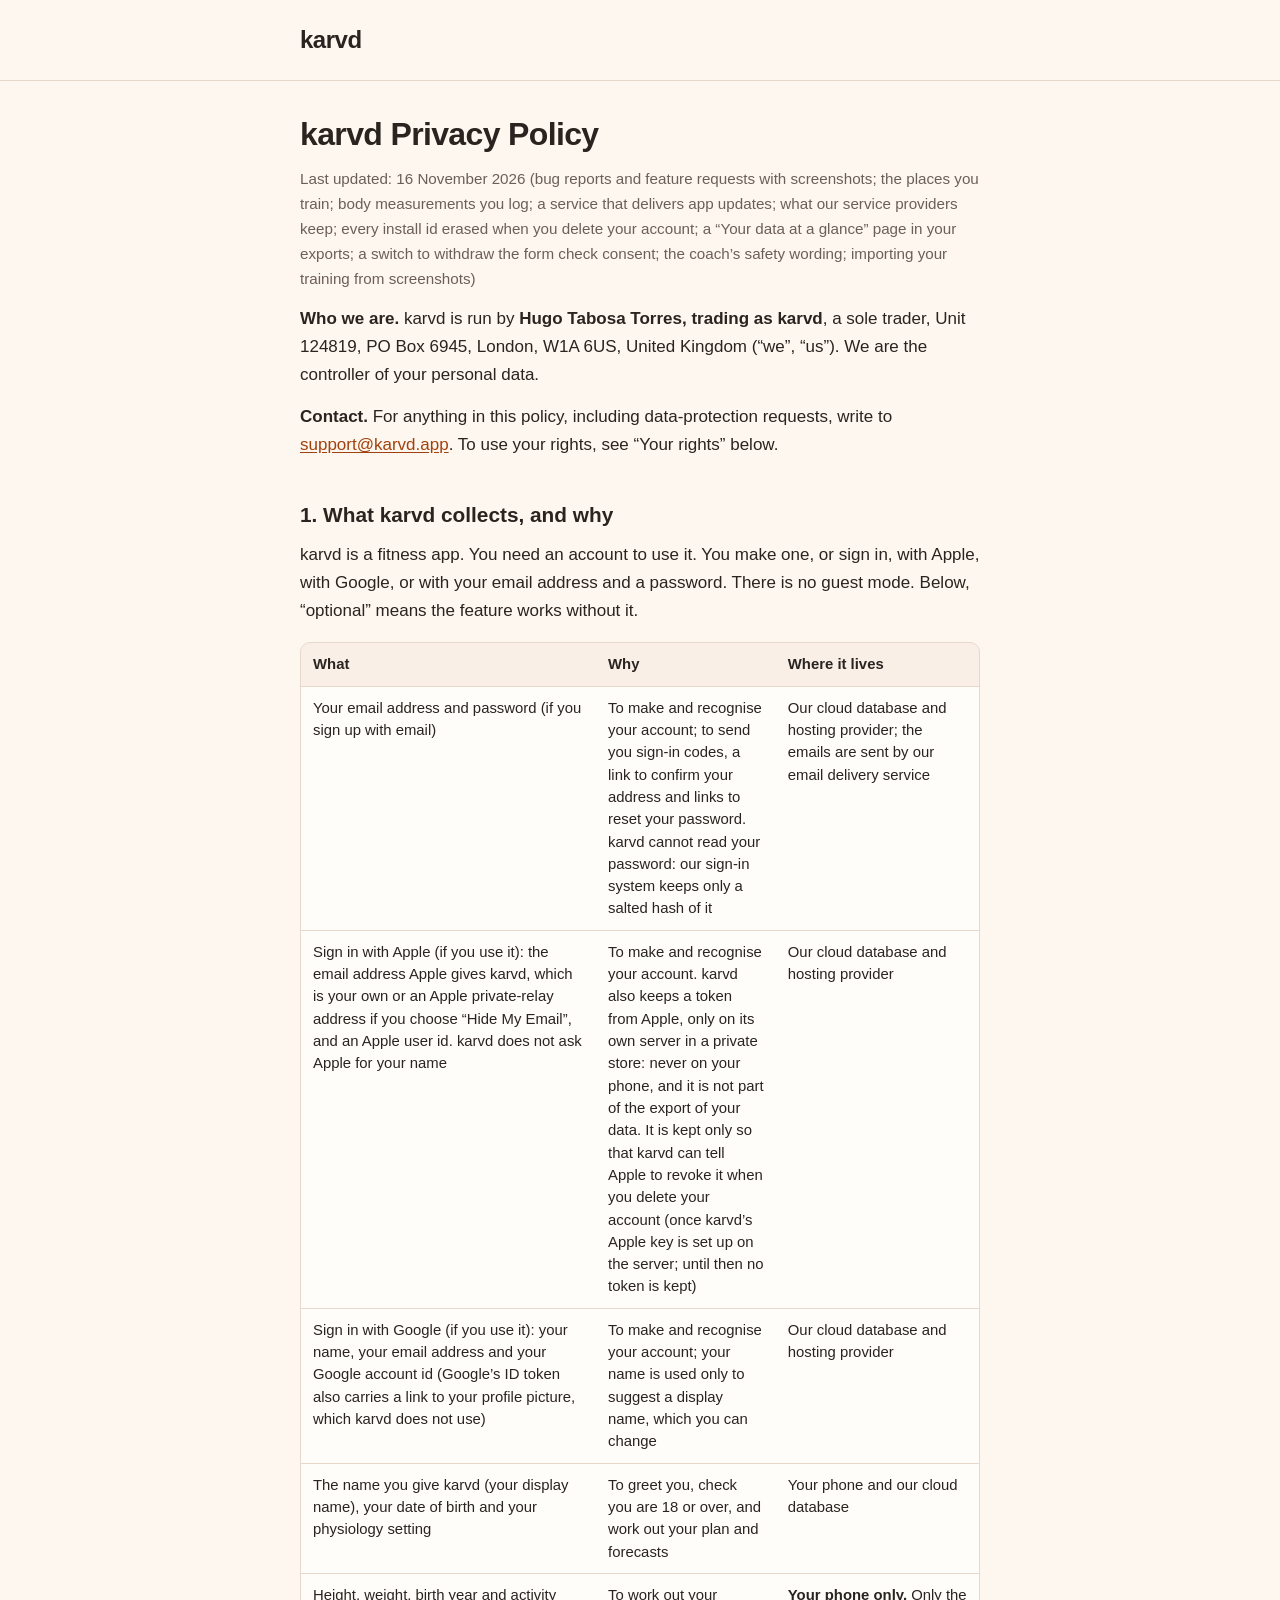
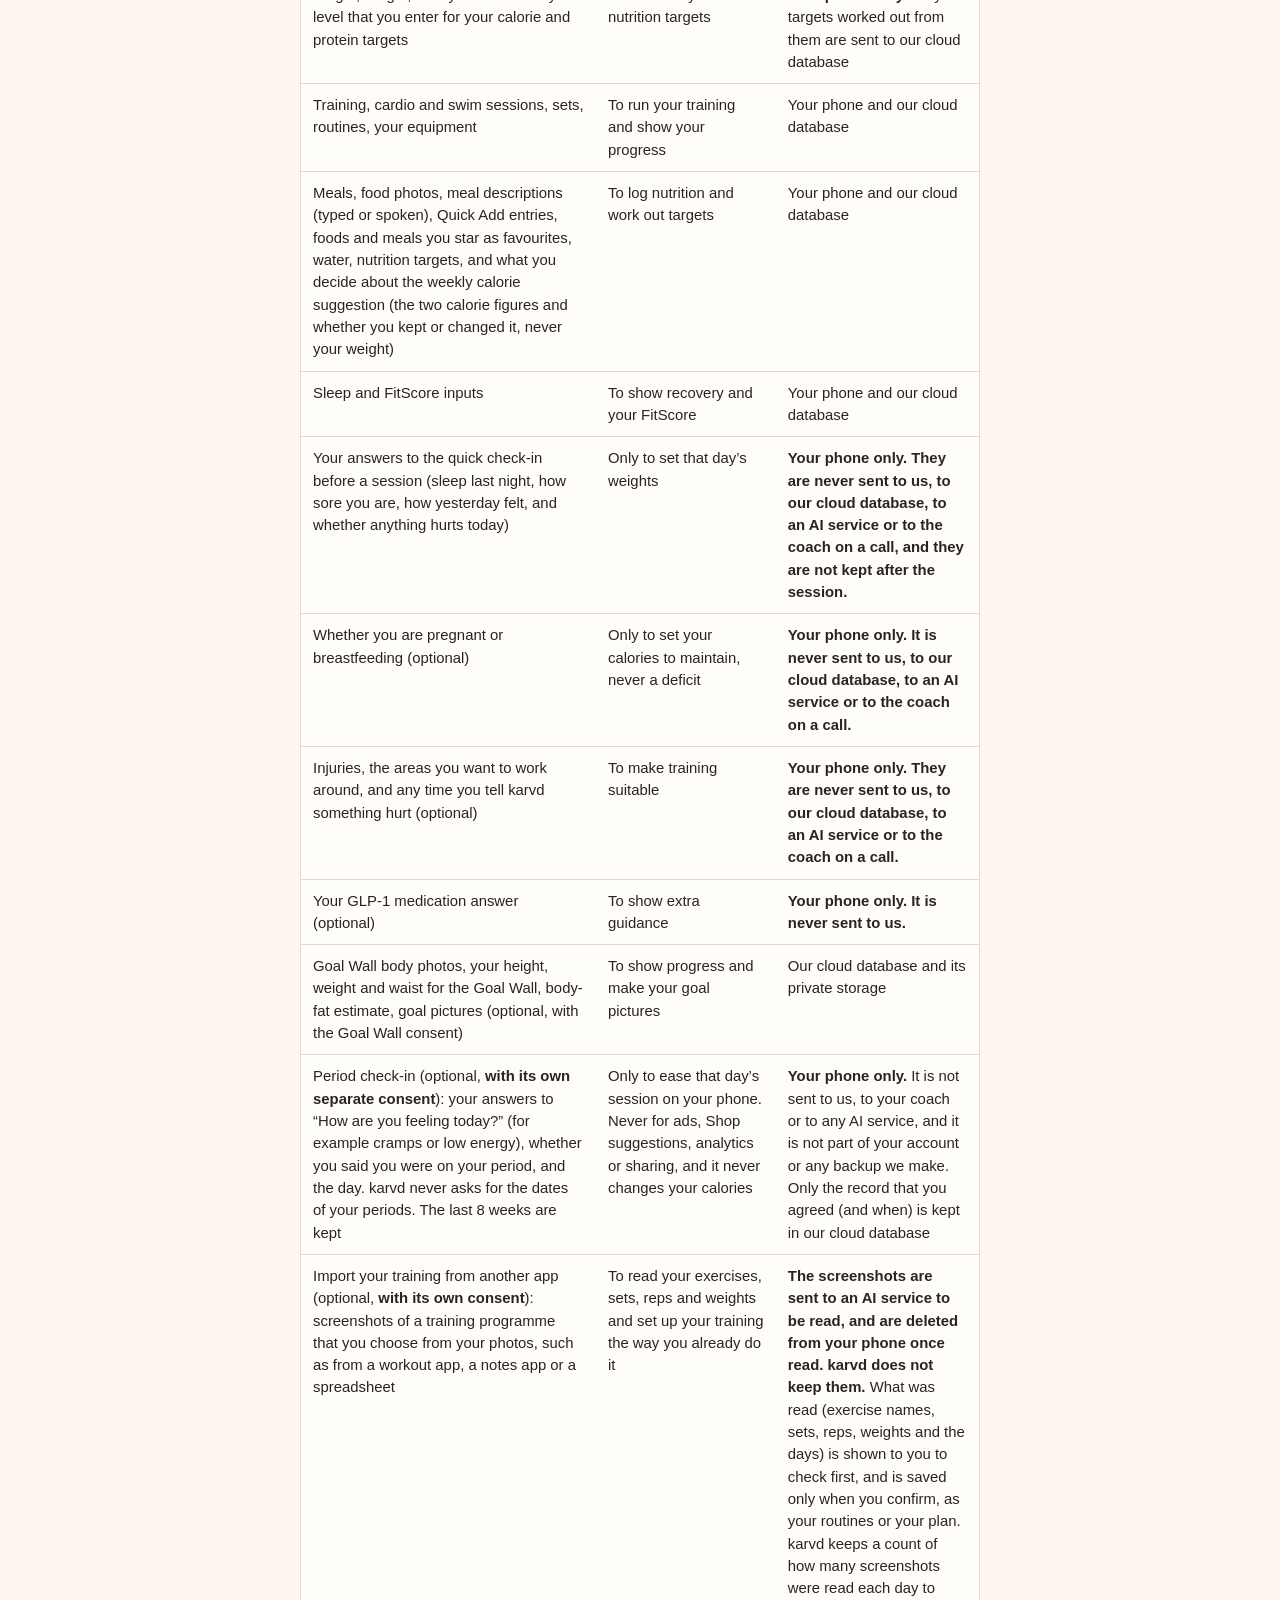
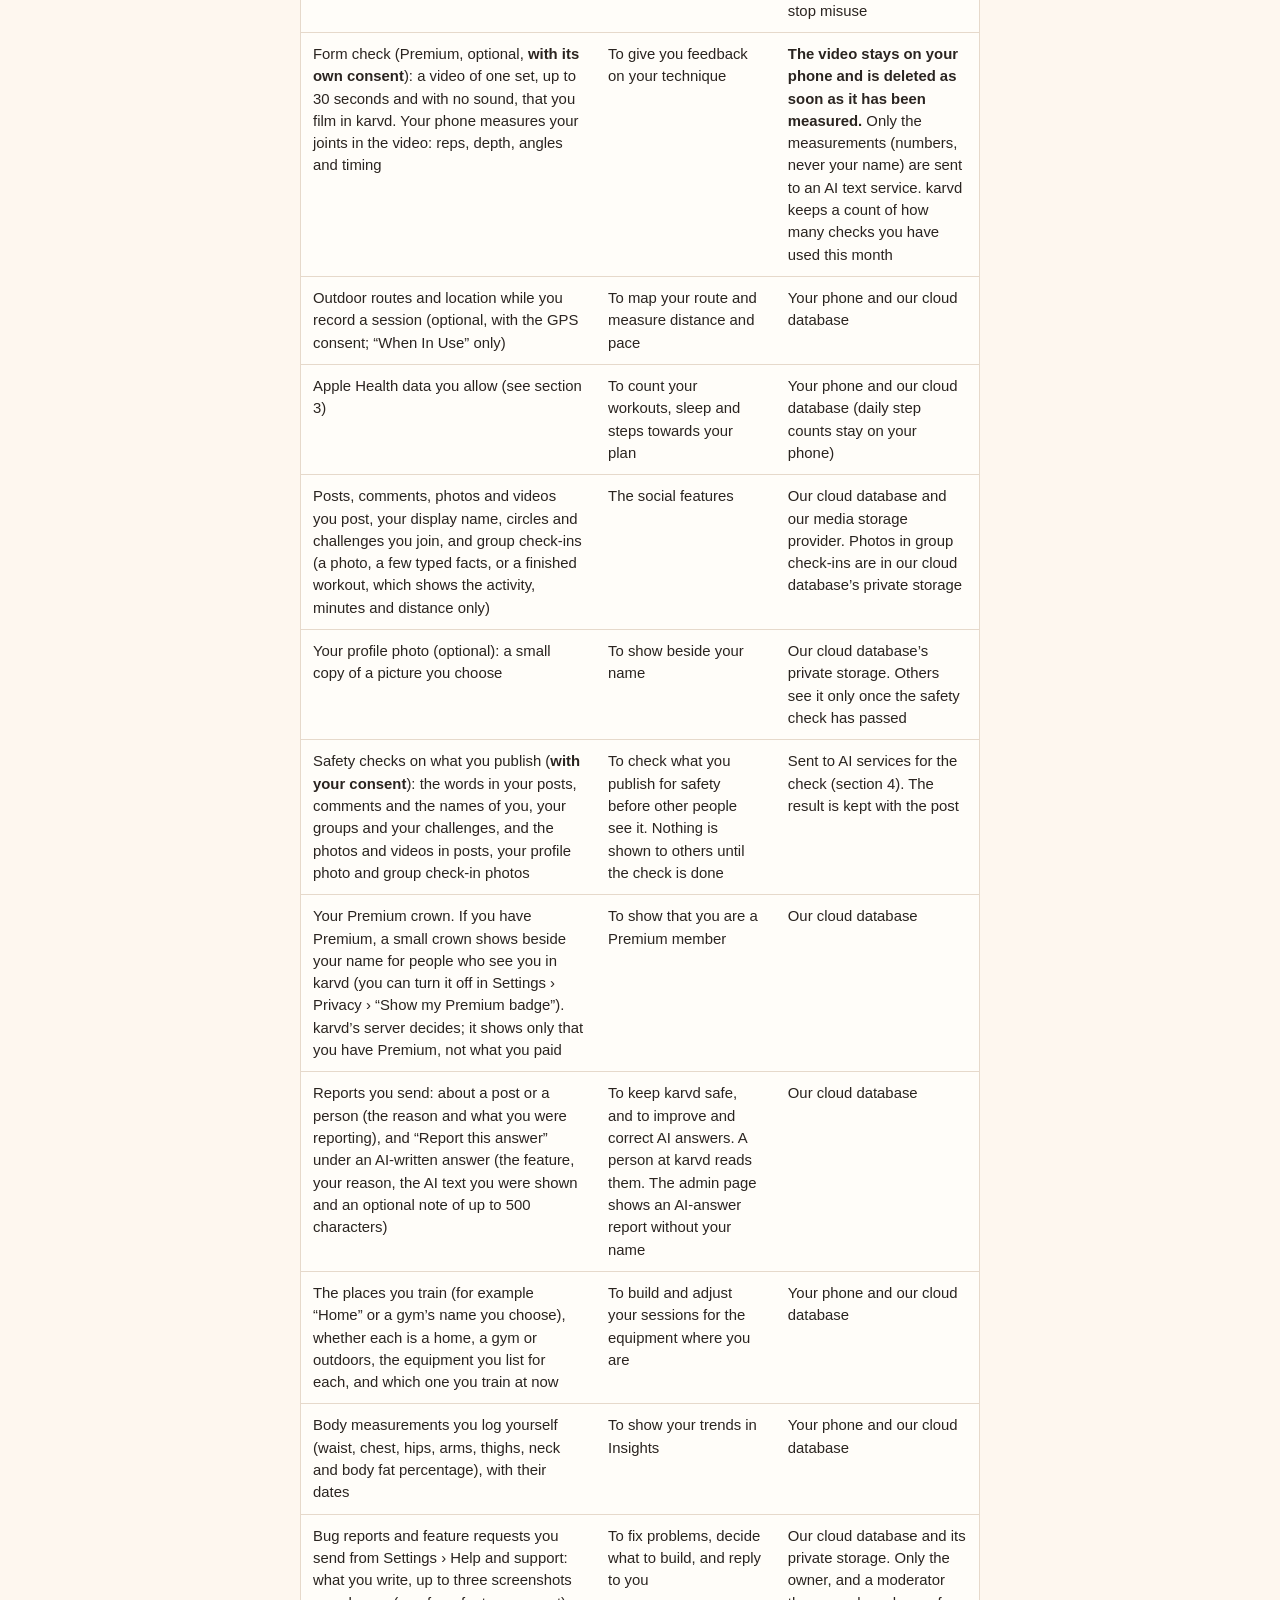
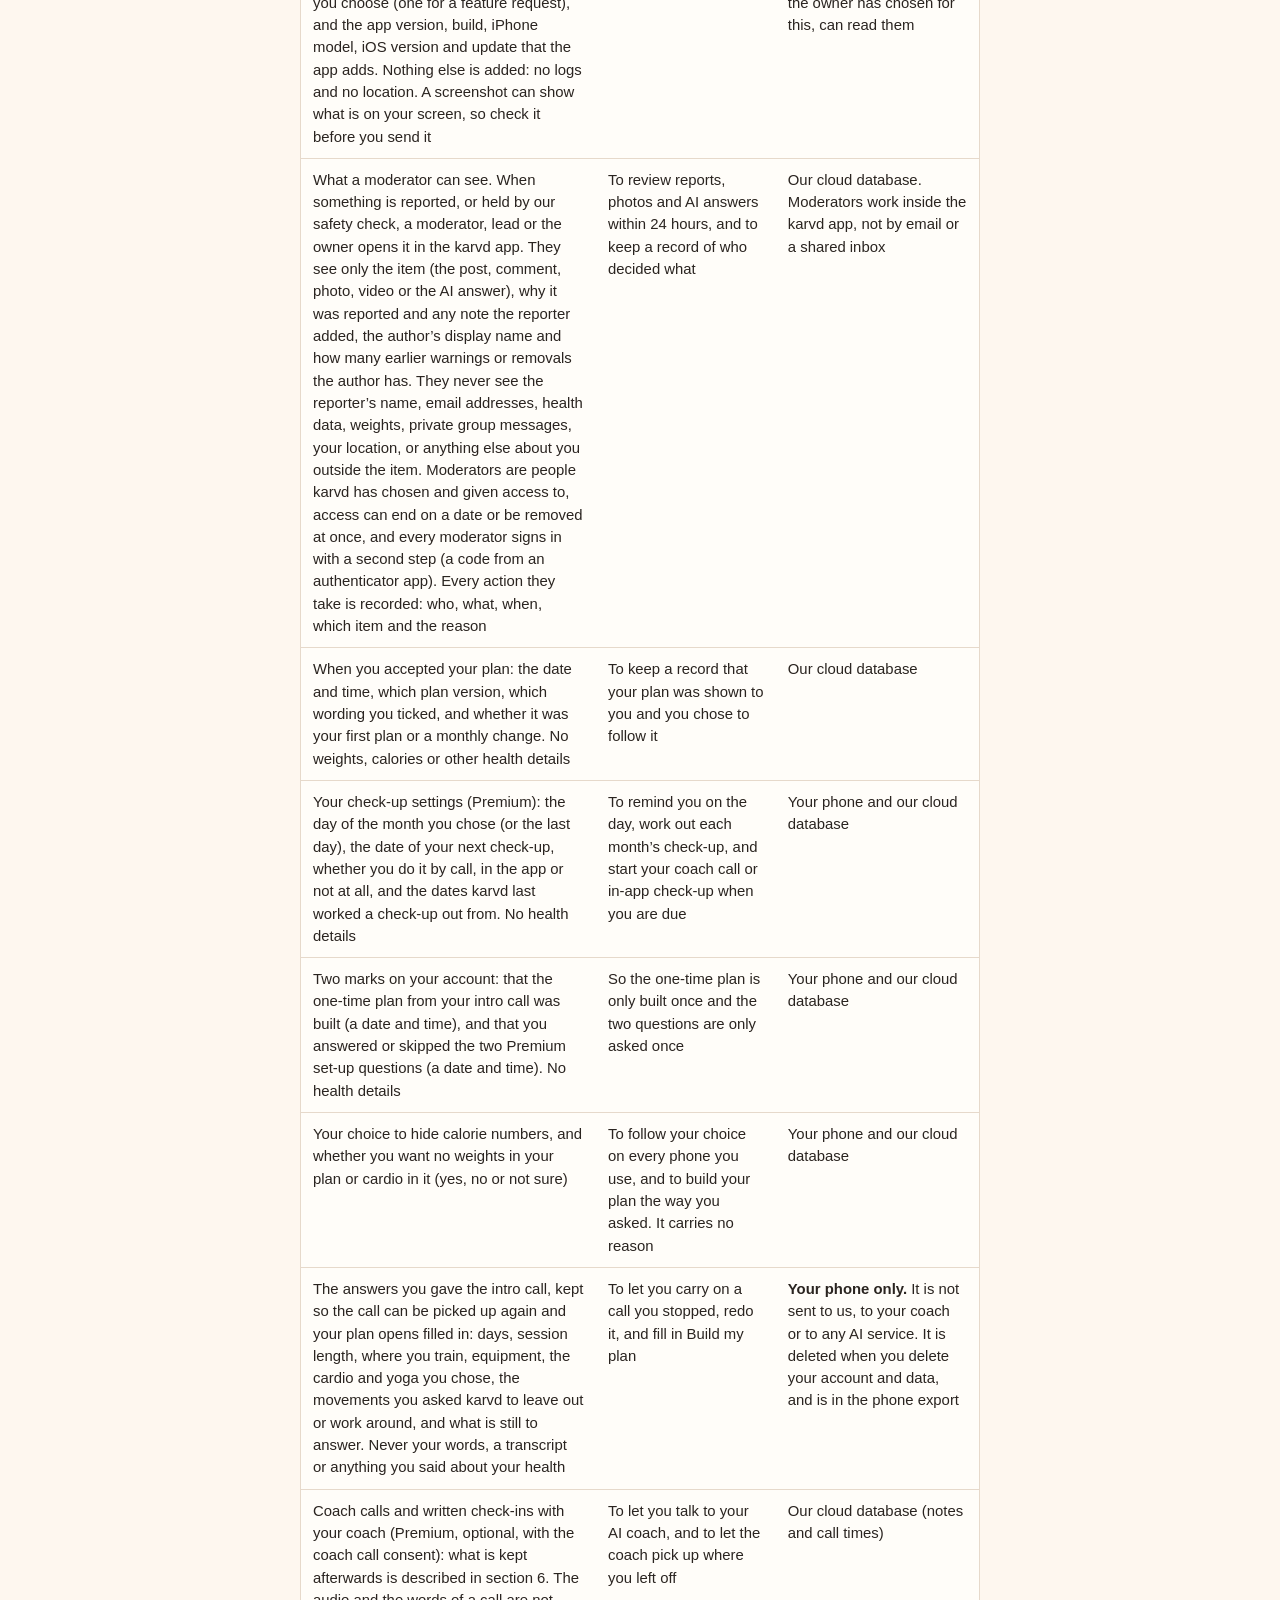
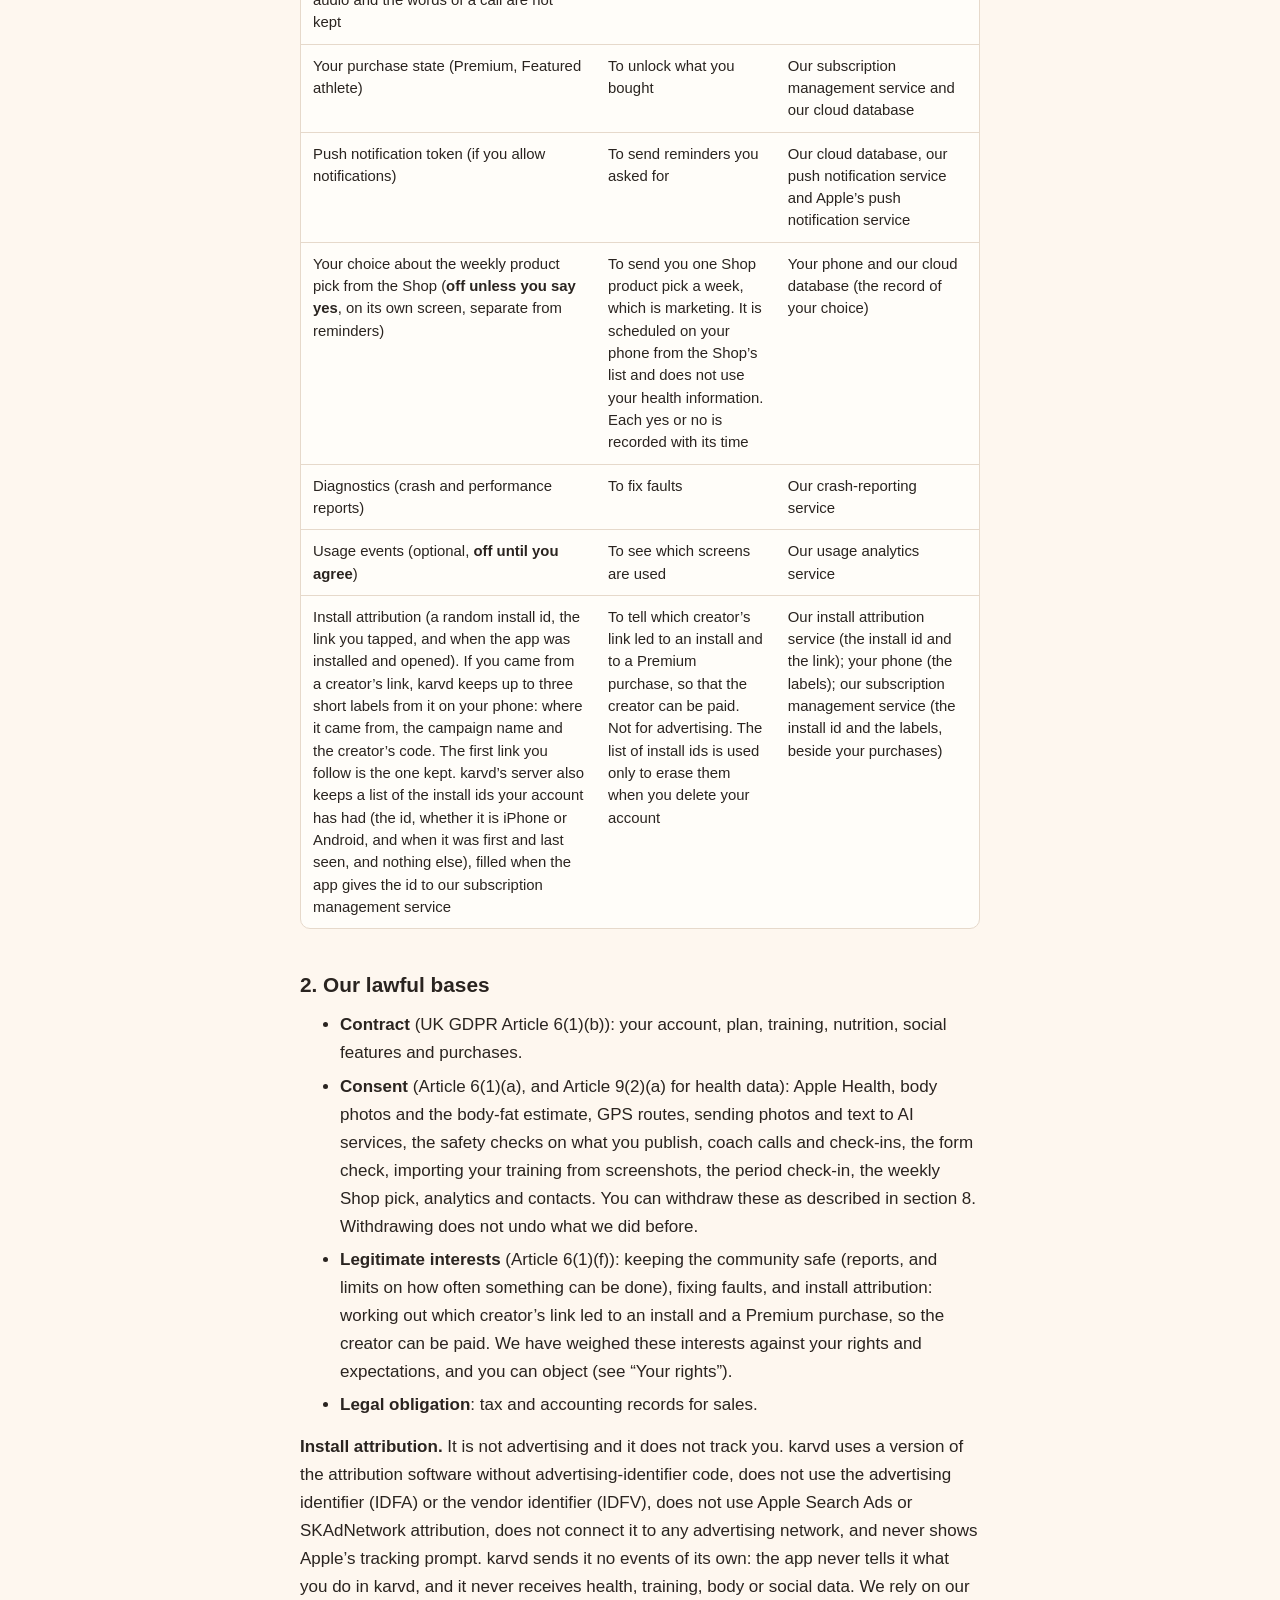
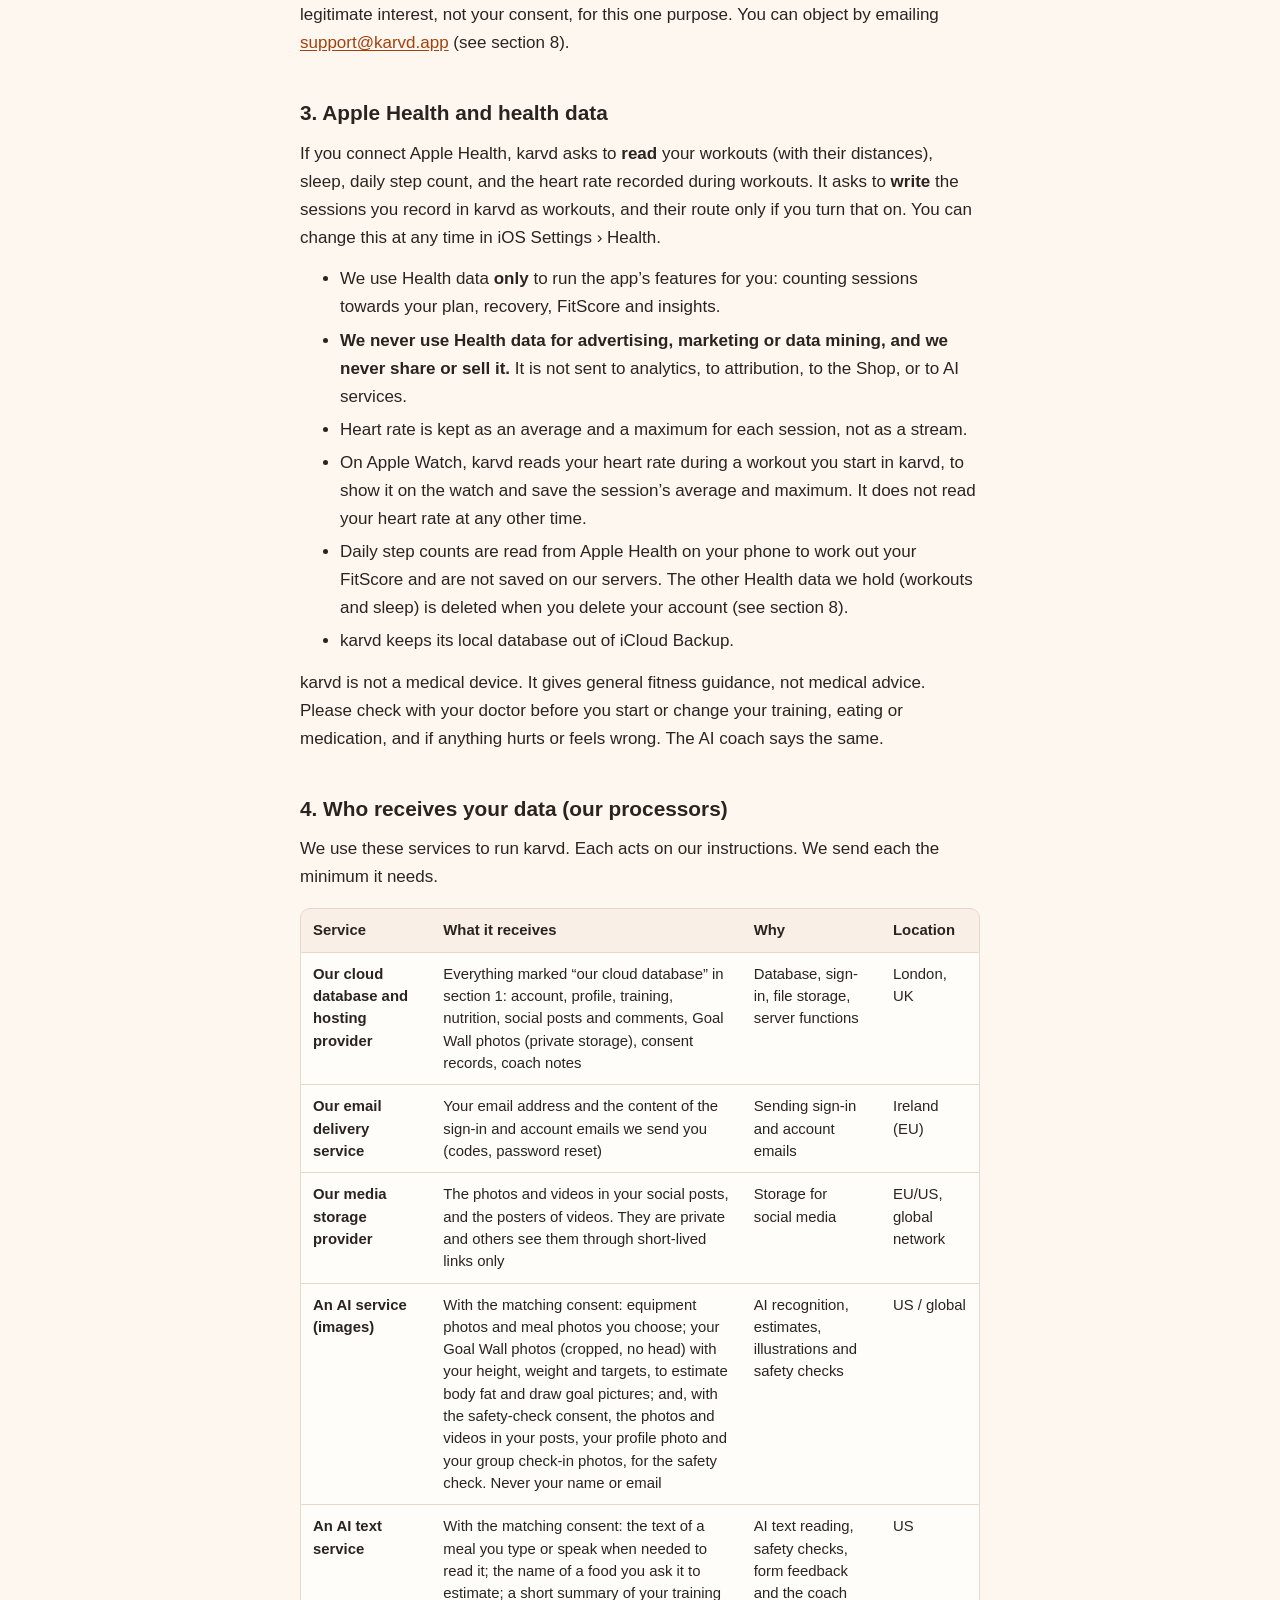
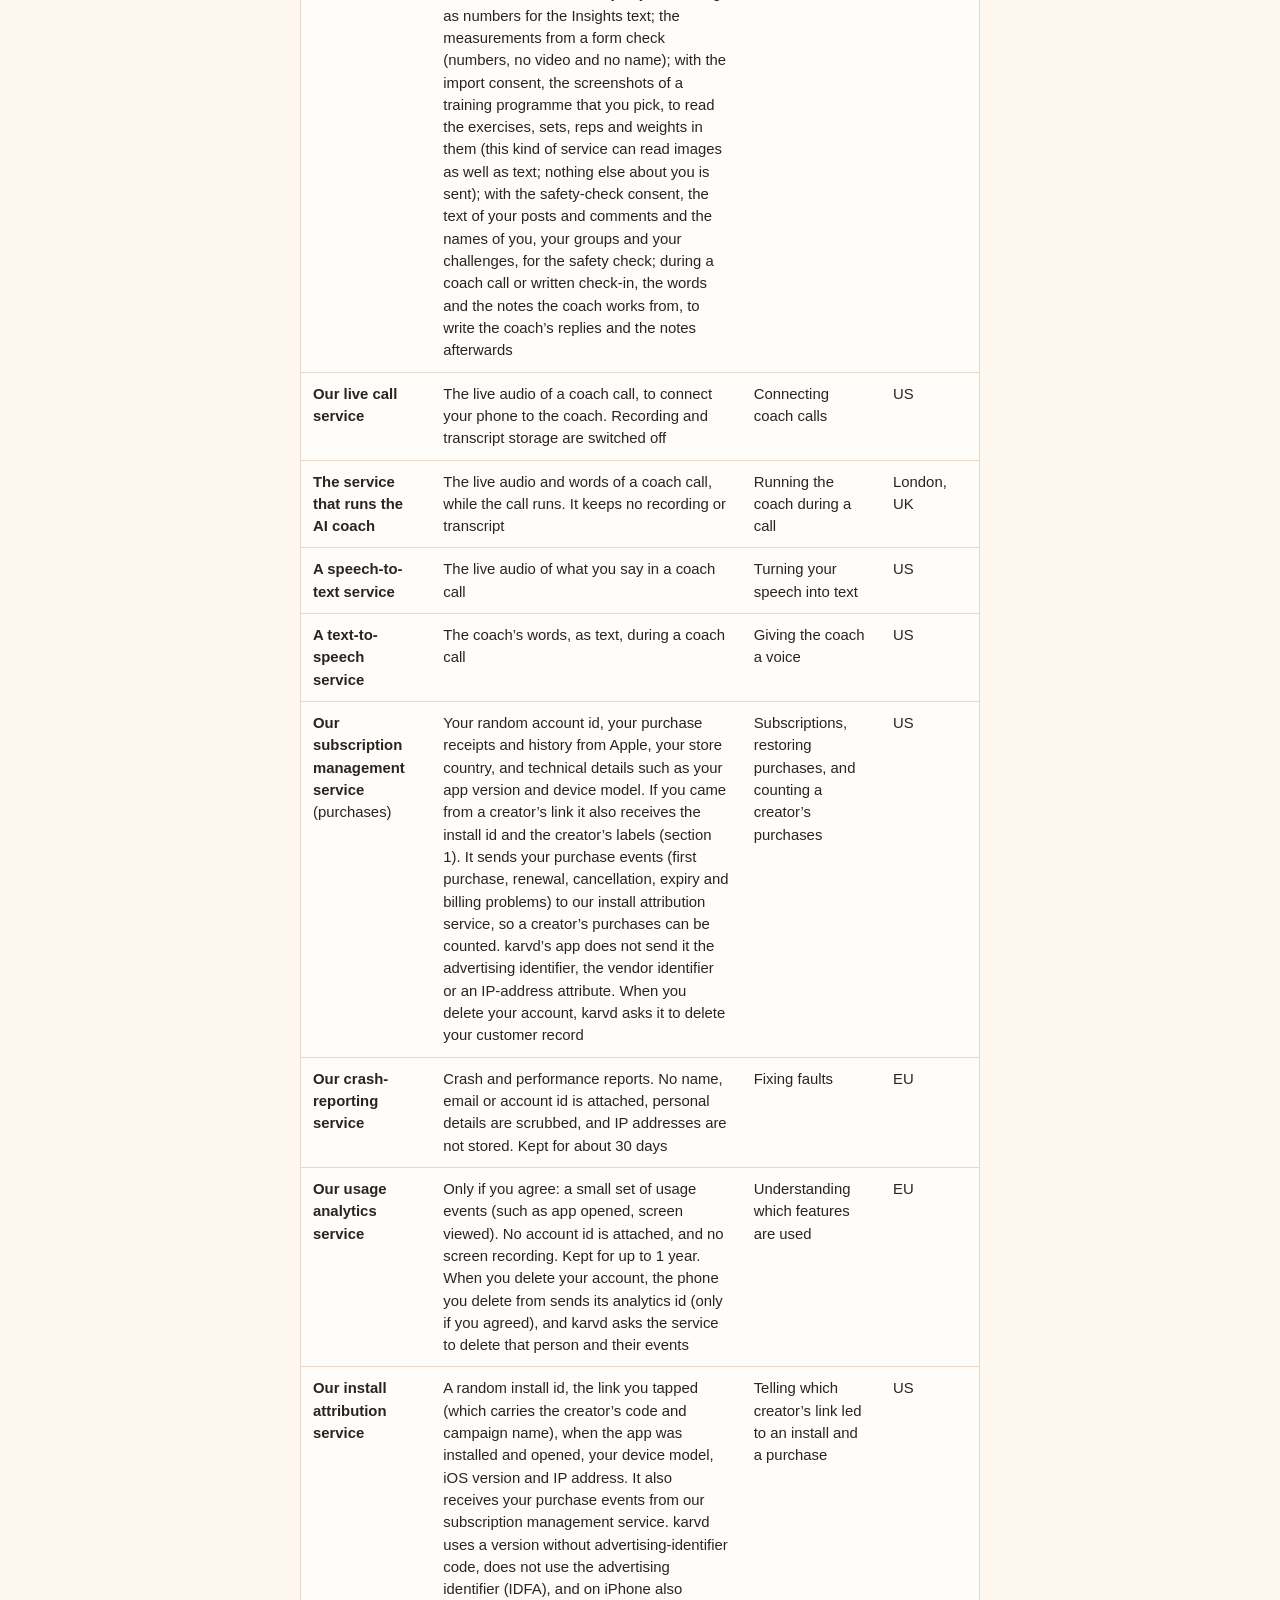
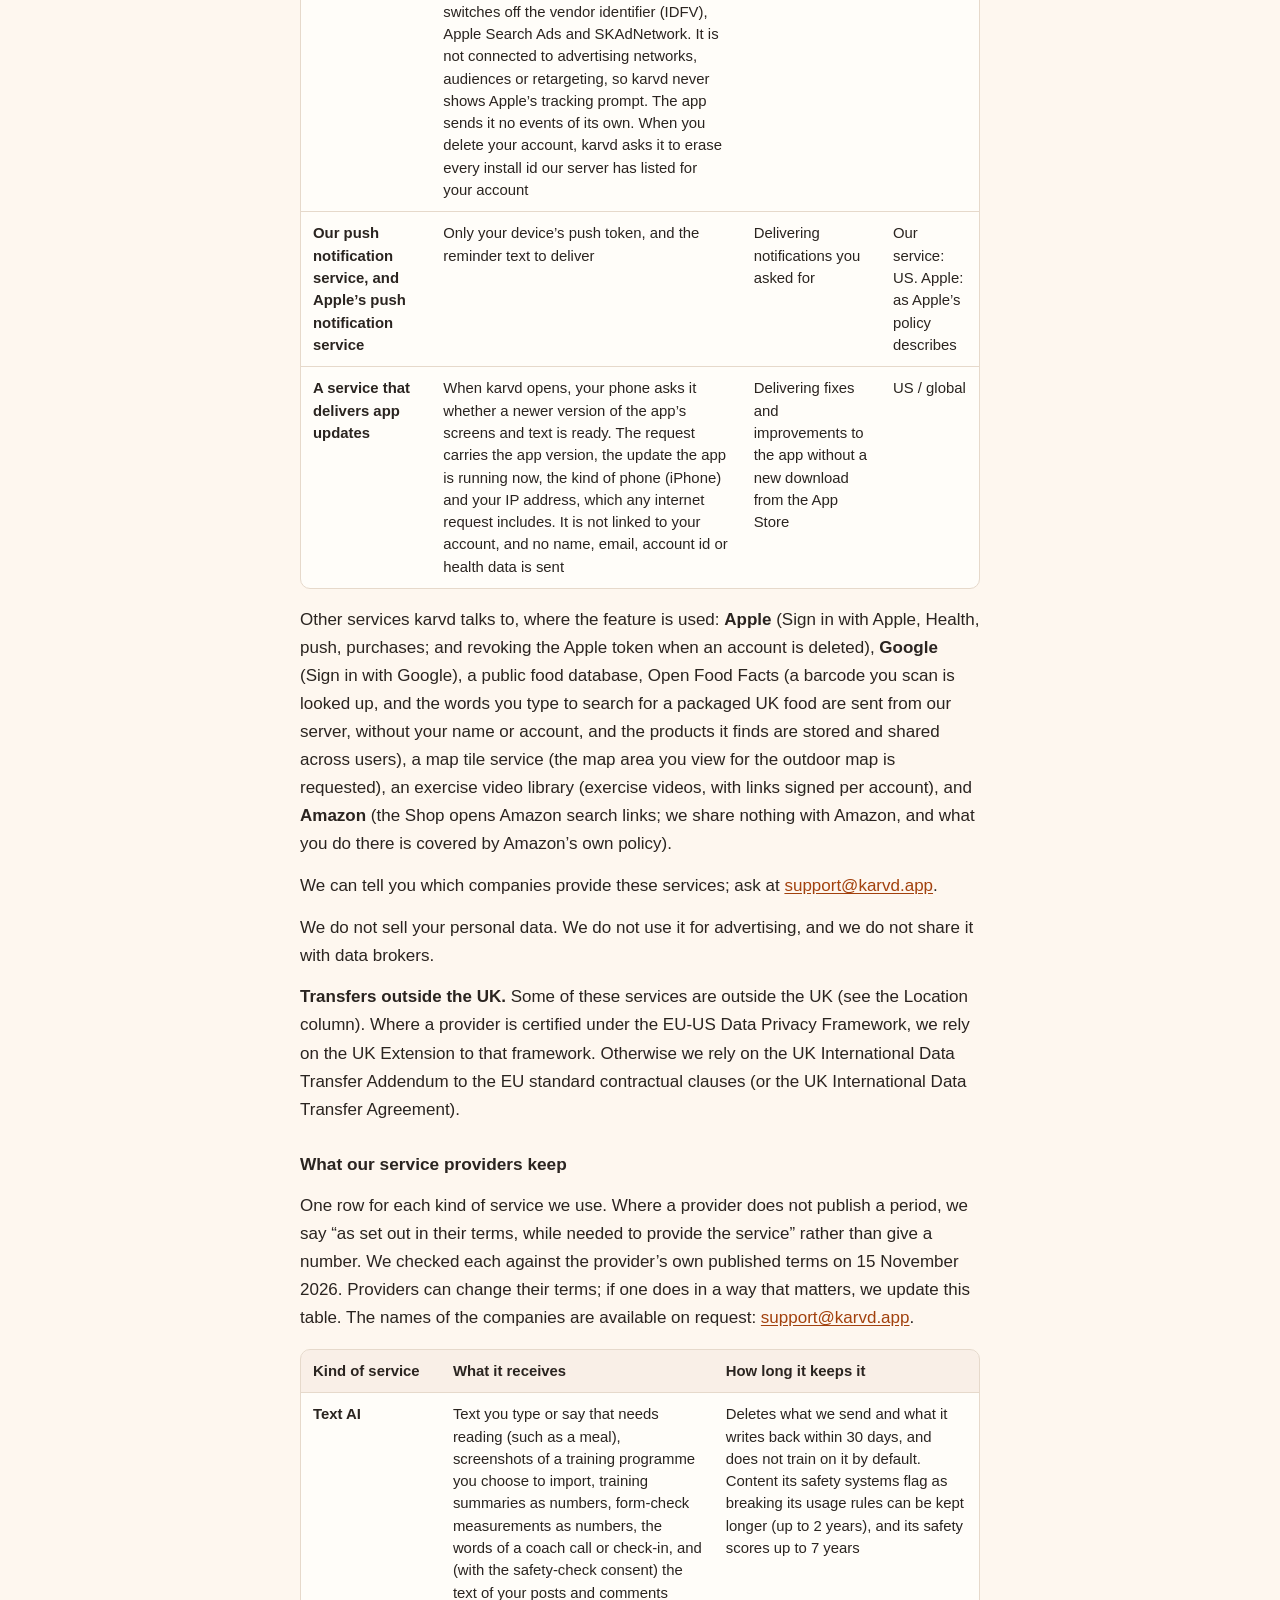
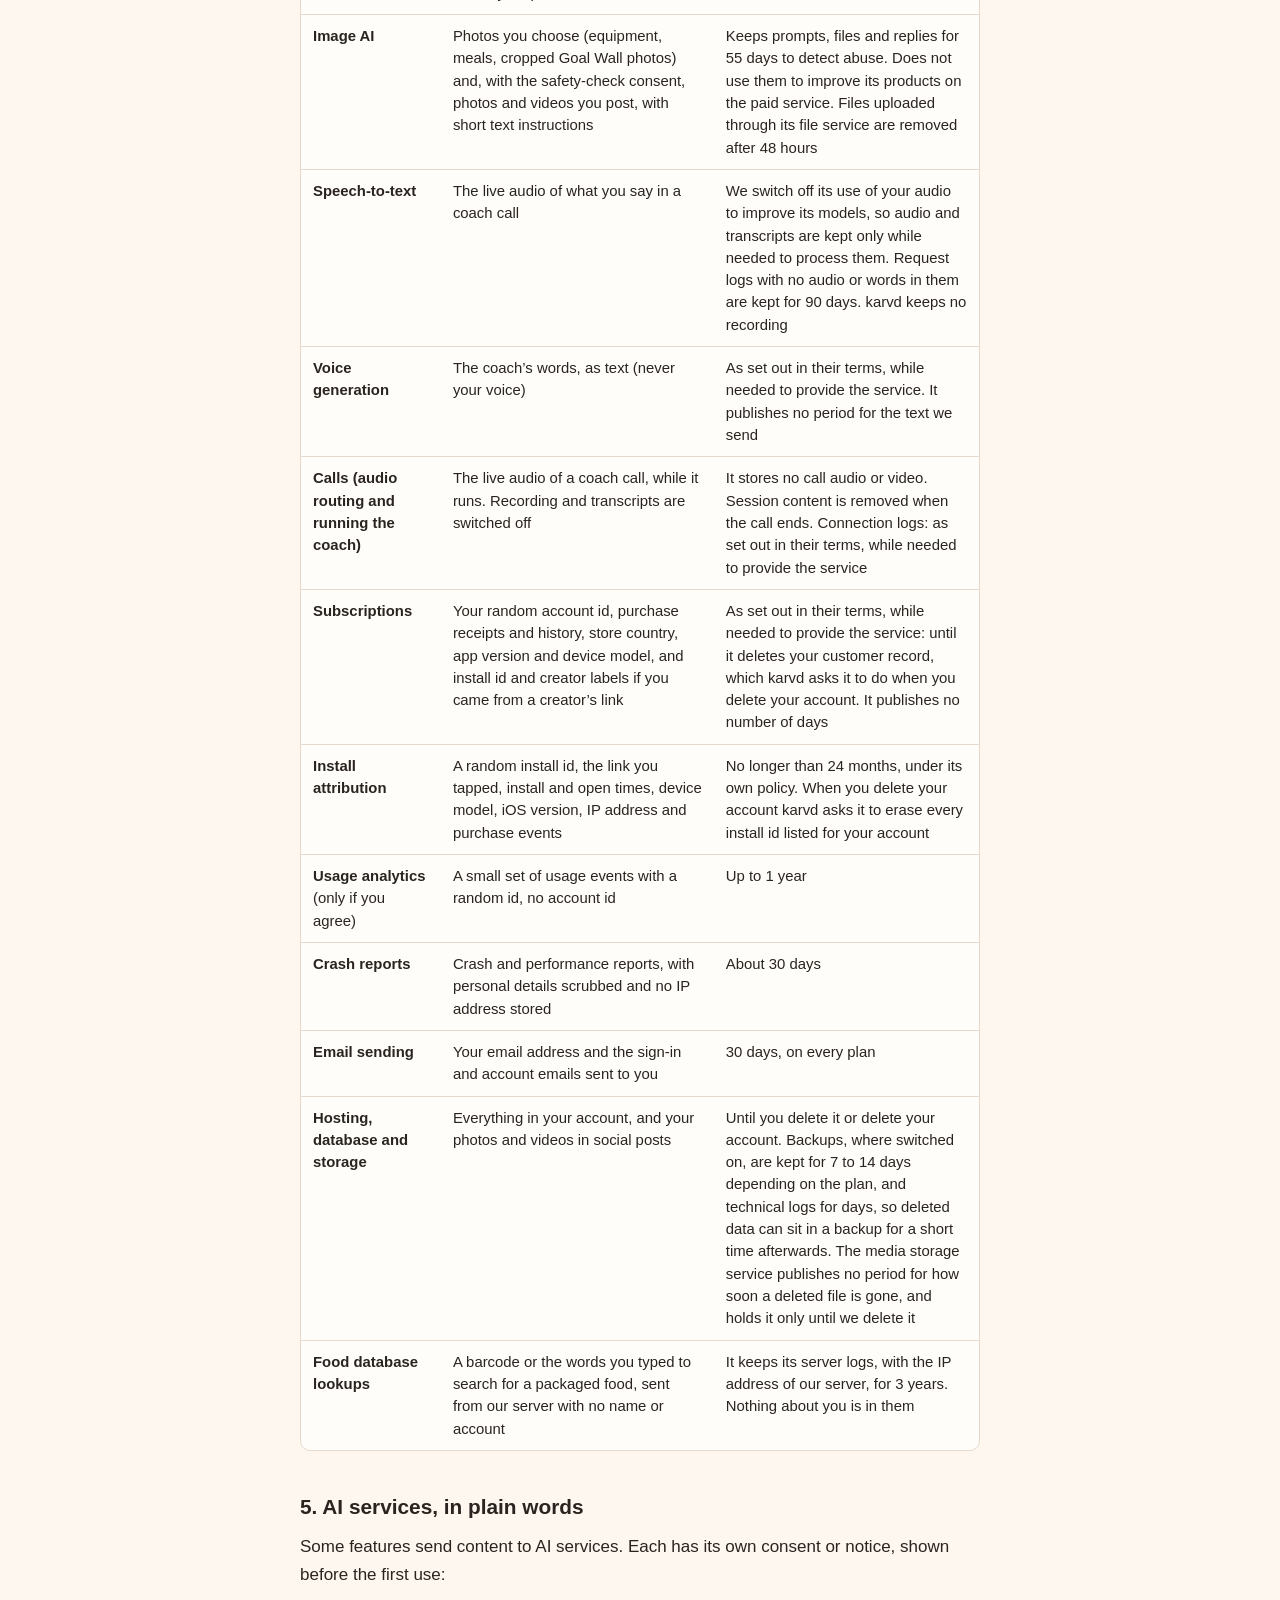
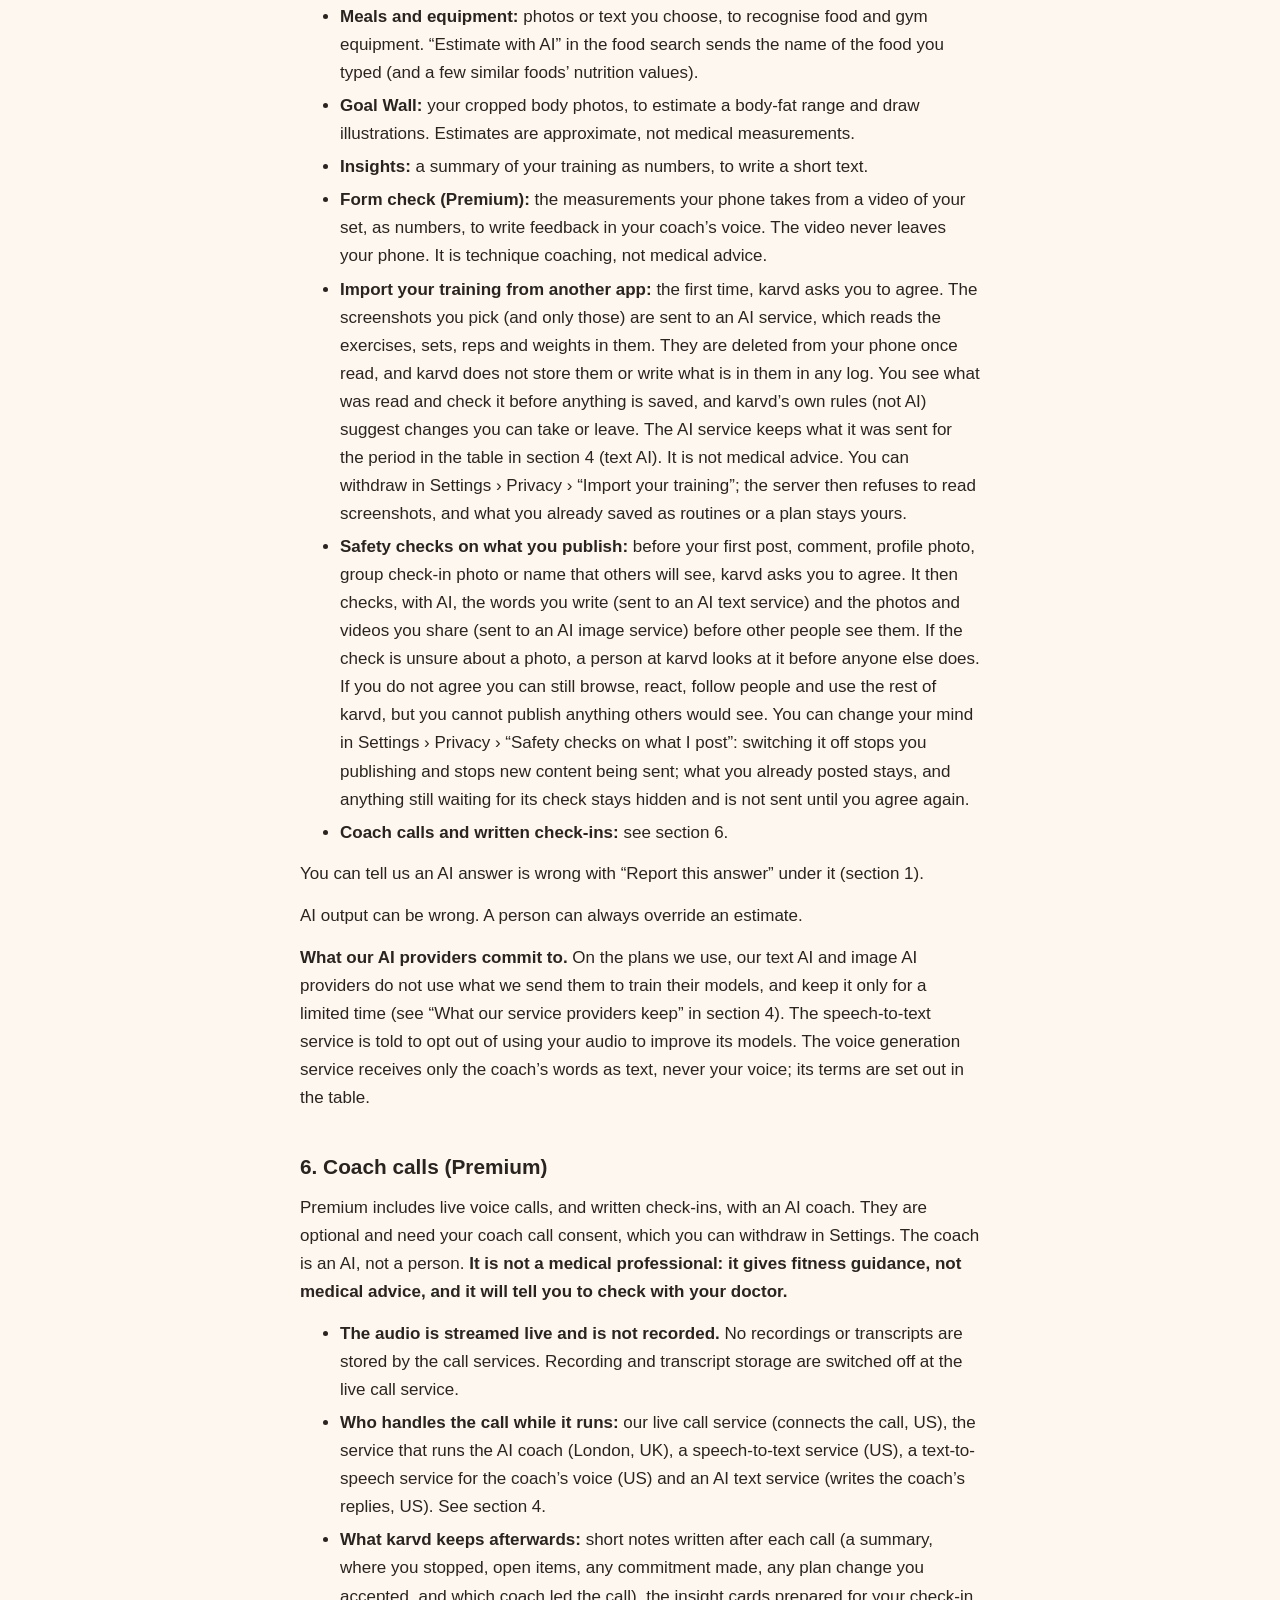
==== commit 6583a3aa: "privacy: 16 November 2026 update (app updates service, bug reports and feature requests, places you " ====
--- a/privacy/index.html
+++ b/privacy/index.html
@@ -14,7 +14,7 @@
 <main><div class="wrap">
 
 <h1>karvd Privacy Policy</h1>
-<p class="meta">Last updated: 15 November 2026 (what our service providers keep; every install id erased when you delete your account; a &ldquo;Your data at a glance&rdquo; page in your exports; a switch to withdraw the form check consent; the coach&rsquo;s safety wording; importing your training from screenshots)</p>
+<p class="meta">Last updated: 16 November 2026 (bug reports and feature requests with screenshots; the places you train; body measurements you log; a service that delivers app updates; what our service providers keep; every install id erased when you delete your account; a &ldquo;Your data at a glance&rdquo; page in your exports; a switch to withdraw the form check consent; the coach&rsquo;s safety wording; importing your training from screenshots)</p>
 
 <p><strong>Who we are.</strong> karvd is run by <strong>Hugo Tabosa Torres, trading as karvd</strong>, a sole trader, Unit 124819, PO Box 6945, London, W1A 6US, United Kingdom (&ldquo;we&rdquo;, &ldquo;us&rdquo;). We are the controller of your personal data.</p>
 
@@ -48,8 +48,15 @@
 <tr><td>Safety checks on what you publish (<strong>with your consent</strong>): the words in your posts, comments and the names of you, your groups and your challenges, and the photos and videos in posts, your profile photo and group check-in photos</td><td>To check what you publish for safety before other people see it. Nothing is shown to others until the check is done</td><td>Sent to AI services for the check (section 4). The result is kept with the post</td></tr>
 <tr><td>Your Premium crown. If you have Premium, a small crown shows beside your name for people who see you in karvd (you can turn it off in Settings &rsaquo; Privacy &rsaquo; &ldquo;Show my Premium badge&rdquo;). karvd&rsquo;s server decides; it shows only that you have Premium, not what you paid</td><td>To show that you are a Premium member</td><td>Our cloud database</td></tr>
 <tr><td>Reports you send: about a post or a person (the reason and what you were reporting), and &ldquo;Report this answer&rdquo; under an AI-written answer (the feature, your reason, the AI text you were shown and an optional note of up to 500 characters)</td><td>To keep karvd safe, and to improve and correct AI answers. A person at karvd reads them. The admin page shows an AI-answer report without your name</td><td>Our cloud database</td></tr>
+<tr><td>The places you train (for example &ldquo;Home&rdquo; or a gym&rsquo;s name you choose), whether each is a home, a gym or outdoors, the equipment you list for each, and which one you train at now</td><td>To build and adjust your sessions for the equipment where you are</td><td>Your phone and our cloud database</td></tr>
+<tr><td>Body measurements you log yourself (waist, chest, hips, arms, thighs, neck and body fat percentage), with their dates</td><td>To show your trends in Insights</td><td>Your phone and our cloud database</td></tr>
+<tr><td>Bug reports and feature requests you send from Settings &rsaquo; Help and support: what you write, up to three screenshots you choose (one for a feature request), and the app version, build, iPhone model, iOS version and update that the app adds. Nothing else is added: no logs and no location. A screenshot can show what is on your screen, so check it before you send it</td><td>To fix problems, decide what to build, and reply to you</td><td>Our cloud database and its private storage. Only the owner, and a moderator the owner has chosen for this, can read them</td></tr>
 <tr><td>What a moderator can see. When something is reported, or held by our safety check, a moderator, lead or the owner opens it in the karvd app. They see only the item (the post, comment, photo, video or the AI answer), why it was reported and any note the reporter added, the author&rsquo;s display name and how many earlier warnings or removals the author has. They never see the reporter&rsquo;s name, email addresses, health data, weights, private group messages, your location, or anything else about you outside the item. Moderators are people karvd has chosen and given access to, access can end on a date or be removed at once, and every moderator signs in with a second step (a code from an authenticator app). Every action they take is recorded: who, what, when, which item and the reason</td><td>To review reports, photos and AI answers within 24 hours, and to keep a record of who decided what</td><td>Our cloud database. Moderators work inside the karvd app, not by email or a shared inbox</td></tr>
 <tr><td>When you accepted your plan: the date and time, which plan version, which wording you ticked, and whether it was your first plan or a monthly change. No weights, calories or other health details</td><td>To keep a record that your plan was shown to you and you chose to follow it</td><td>Our cloud database</td></tr>
+<tr><td>Your check-up settings (Premium): the day of the month you chose (or the last day), the date of your next check-up, whether you do it by call, in the app or not at all, and the dates karvd last worked a check-up out from. No health details</td><td>To remind you on the day, work out each month&rsquo;s check-up, and start your coach call or in-app check-up when you are due</td><td>Your phone and our cloud database</td></tr>
+<tr><td>Two marks on your account: that the one-time plan from your intro call was built (a date and time), and that you answered or skipped the two Premium set-up questions (a date and time). No health details</td><td>So the one-time plan is only built once and the two questions are only asked once</td><td>Your phone and our cloud database</td></tr>
+<tr><td>Your choice to hide calorie numbers, and whether you want no weights in your plan or cardio in it (yes, no or not sure)</td><td>To follow your choice on every phone you use, and to build your plan the way you asked. It carries no reason</td><td>Your phone and our cloud database</td></tr>
+<tr><td>The answers you gave the intro call, kept so the call can be picked up again and your plan opens filled in: days, session length, where you train, equipment, the cardio and yoga you chose, the movements you asked karvd to leave out or work around, and what is still to answer. Never your words, a transcript or anything you said about your health</td><td>To let you carry on a call you stopped, redo it, and fill in Build my plan</td><td><strong>Your phone only.</strong> It is not sent to us, to your coach or to any AI service. It is deleted when you delete your account and data, and is in the phone export</td></tr>
 <tr><td>Coach calls and written check-ins with your coach (Premium, optional, with the coach call consent): what is kept afterwards is described in section 6. The audio and the words of a call are not kept</td><td>To let you talk to your AI coach, and to let the coach pick up where you left off</td><td>Our cloud database (notes and call times)</td></tr>
 <tr><td>Your purchase state (Premium, Featured athlete)</td><td>To unlock what you bought</td><td>Our subscription management service and our cloud database</td></tr>
 <tr><td>Push notification token (if you allow notifications)</td><td>To send reminders you asked for</td><td>Our cloud database, our push notification service and Apple&rsquo;s push notification service</td></tr>
@@ -101,6 +108,7 @@
 <tr><td><strong>Our usage analytics service</strong></td><td>Only if you agree: a small set of usage events (such as app opened, screen viewed). No account id is attached, and no screen recording. Kept for up to 1 year. When you delete your account, the phone you delete from sends its analytics id (only if you agreed), and karvd asks the service to delete that person and their events</td><td>Understanding which features are used</td><td>EU</td></tr>
 <tr><td><strong>Our install attribution service</strong></td><td>A random install id, the link you tapped (which carries the creator&rsquo;s code and campaign name), when the app was installed and opened, your device model, iOS version and IP address. It also receives your purchase events from our subscription management service. karvd uses a version without advertising-identifier code, does not use the advertising identifier (IDFA), and on iPhone also switches off the vendor identifier (IDFV), Apple Search Ads and SKAdNetwork. It is not connected to advertising networks, audiences or retargeting, so karvd never shows Apple&rsquo;s tracking prompt. The app sends it no events of its own. When you delete your account, karvd asks it to erase every install id our server has listed for your account</td><td>Telling which creator&rsquo;s link led to an install and a purchase</td><td>US</td></tr>
 <tr><td><strong>Our push notification service, and Apple&rsquo;s push notification service</strong></td><td>Only your device&rsquo;s push token, and the reminder text to deliver</td><td>Delivering notifications you asked for</td><td>Our service: US. Apple: as Apple&rsquo;s policy describes</td></tr>
+<tr><td><strong>A service that delivers app updates</strong></td><td>When karvd opens, your phone asks it whether a newer version of the app&rsquo;s screens and text is ready. The request carries the app version, the update the app is running now, the kind of phone (iPhone) and your IP address, which any internet request includes. It is not linked to your account, and no name, email, account id or health data is sent</td><td>Delivering fixes and improvements to the app without a new download from the App Store</td><td>US / global</td></tr>
 </tbody>
 </table></div>
 <p>Other services karvd talks to, where the feature is used: <strong>Apple</strong> (Sign in with Apple, Health, push, purchases; and revoking the Apple token when an account is deleted), <strong>Google</strong> (Sign in with Google), a public food database, Open Food Facts (a barcode you scan is looked up, and the words you type to search for a packaged UK food are sent from our server, without your name or account, and the products it finds are stored and shared across users), a map tile service (the map area you view for the outdoor map is requested), an exercise video library (exercise videos, with links signed per account), and <strong>Amazon</strong> (the Shop opens Amazon search links; we share nothing with Amazon, and what you do there is covered by Amazon&rsquo;s own policy).</p>
@@ -177,7 +185,11 @@
 <tr><td>Posts and photos held or blocked by the safety check</td><td>They stay hidden from others, and stay with your account until you delete them or delete your account. The review record of the check is kept for 24 months after the decision</td></tr>
 <tr><td>Reports about posts and people</td><td>24 months</td></tr>
 <tr><td>&ldquo;Report this answer&rdquo; reports</td><td>24 months, or until you delete your account if that comes first</td></tr>
+<tr><td>Your check-up settings, the two marks (one-time plan, Premium set-up questions) and your choice to hide calorie numbers</td><td>Kept while your account exists, and deleted when you delete your account. They are in your data export</td></tr>
+<tr><td>The answers you gave the intro call (including the movements you asked to leave out)</td><td>On your phone only. They stay until you redo the call, or delete your account and data. They are in the phone export, not the cloud export</td></tr>
 <tr><td>Your plan acceptances</td><td>Kept while your account exists, and deleted when you delete your account. They are in your data export</td></tr>
+<tr><td>The places you train and your body measurements</td><td>Kept while your account exists, and deleted when you delete your account (a place or a measurement you delete goes straight away). They are in your data export</td></tr>
+<tr><td>Bug reports and feature requests, their screenshots and our reply</td><td>Until 90 days after we close them (fixed, or not going ahead), then deleted; or until you delete your account</td></tr>
 <tr><td>The moderation activity log (which moderator kept, removed, warned or blocked, when, which item and the reason; and changes to moderator access and two-step verification. It holds a moderator&rsquo;s display name and no email address, and no health data)</td><td>2 years, then deleted</td></tr>
 <tr><td>A moderator&rsquo;s access and two-step backup codes (the codes are stored scrambled)</td><td>While the access lasts, and removed with it</td></tr>
 <tr><td>Records of safety and admin decisions (what was done, when and to which account id; no health data)</td><td>7 years</td></tr>
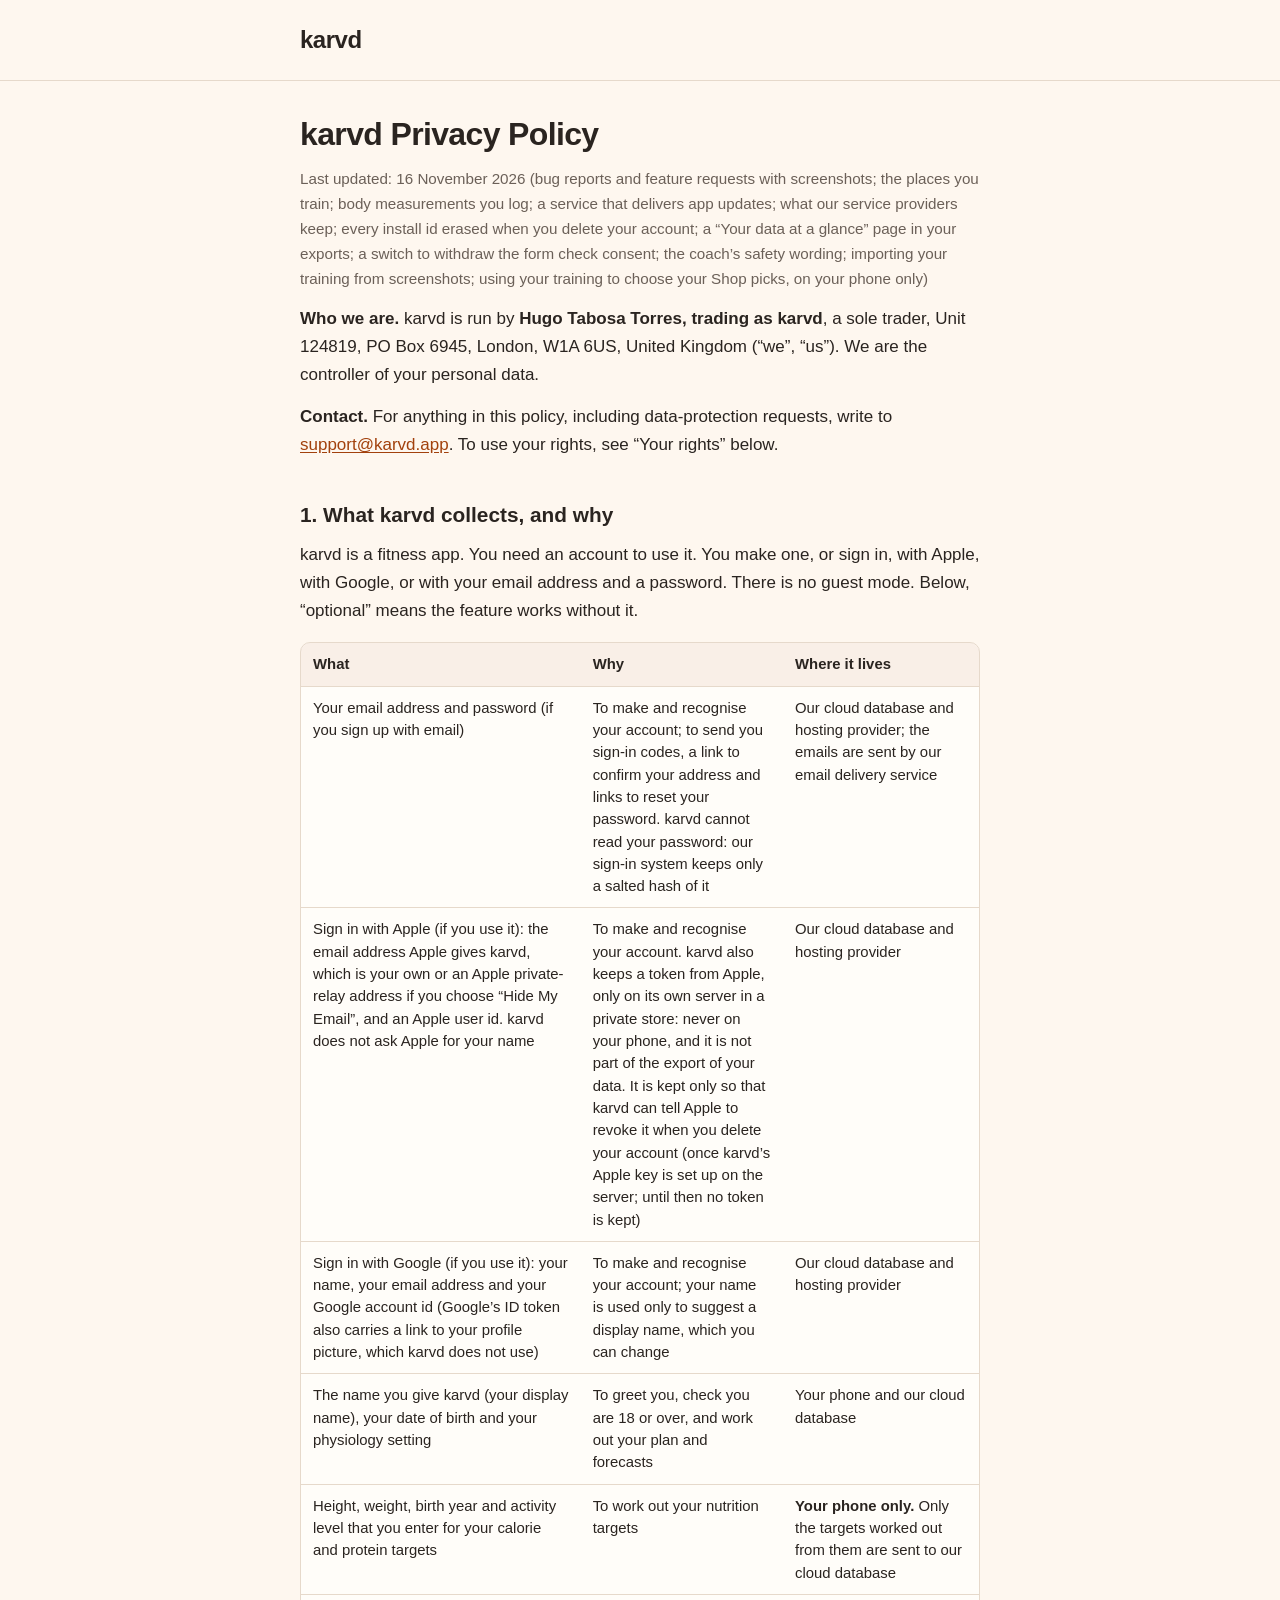
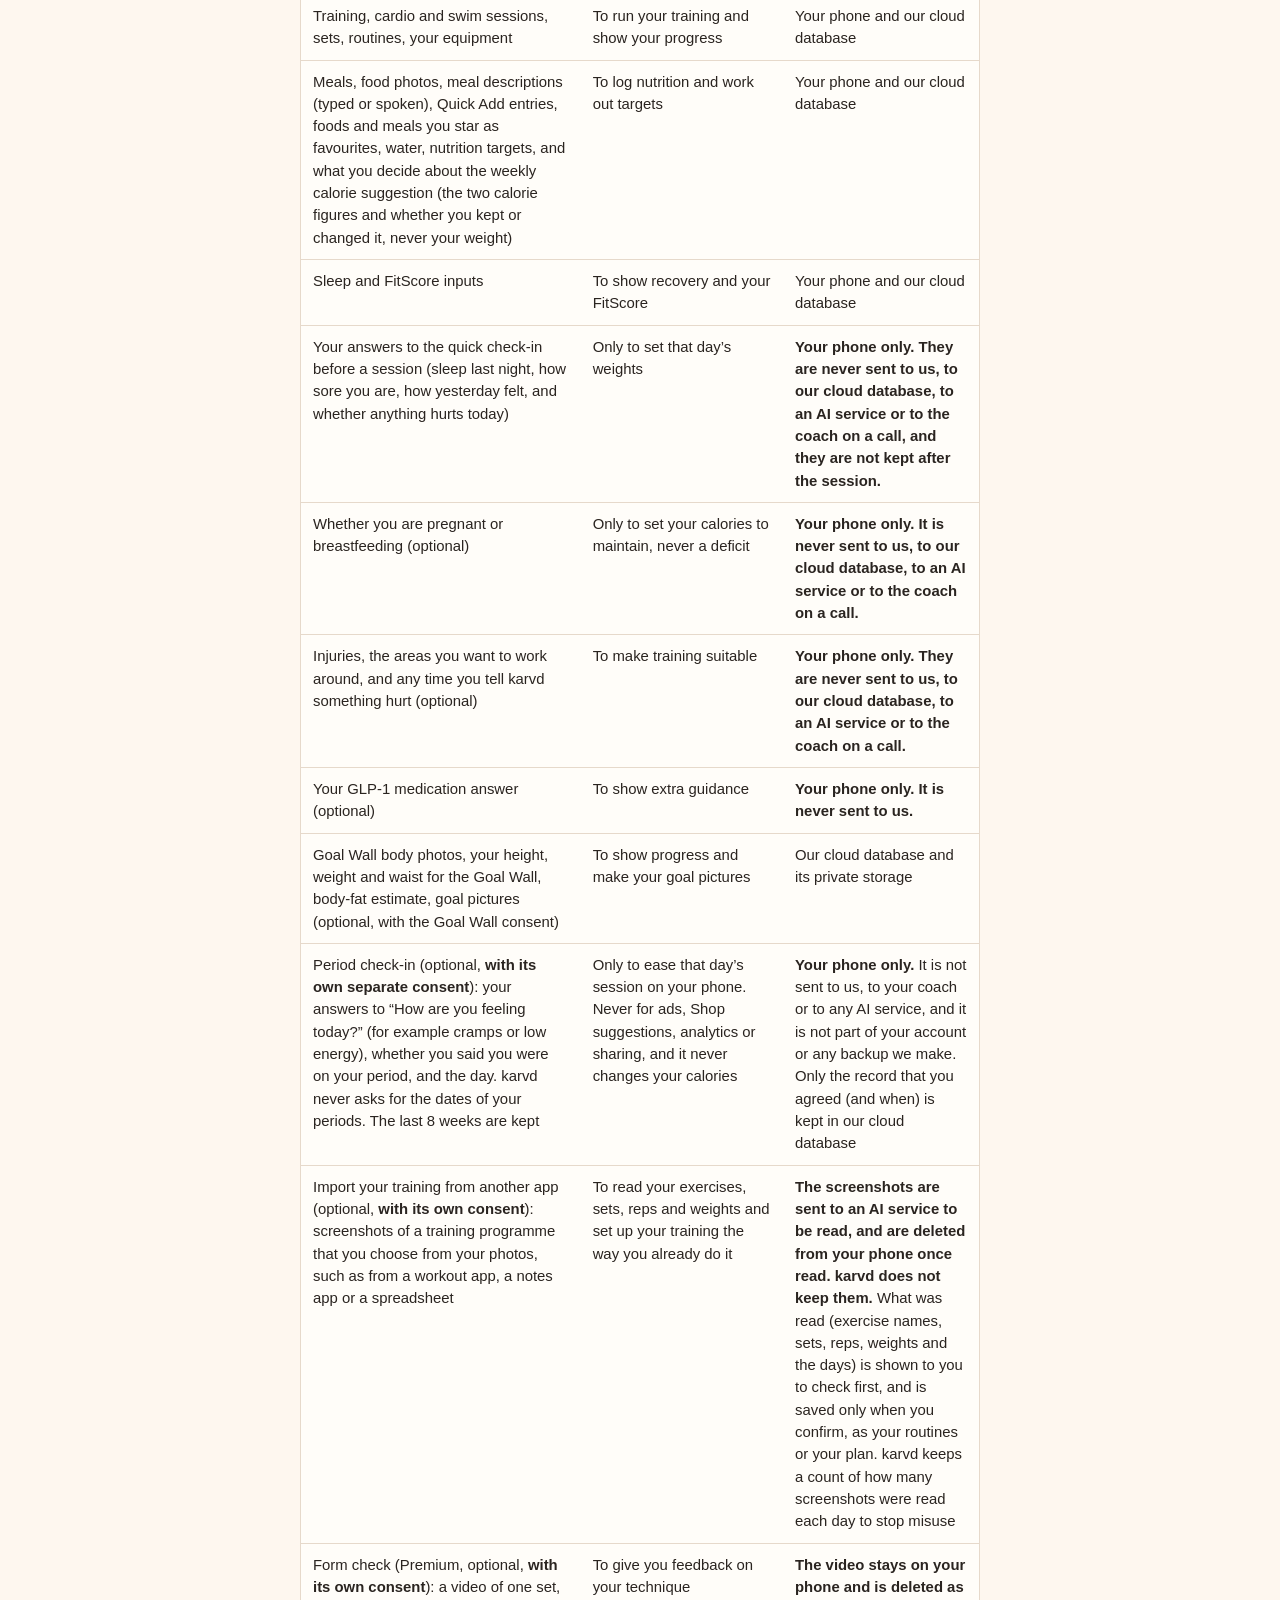
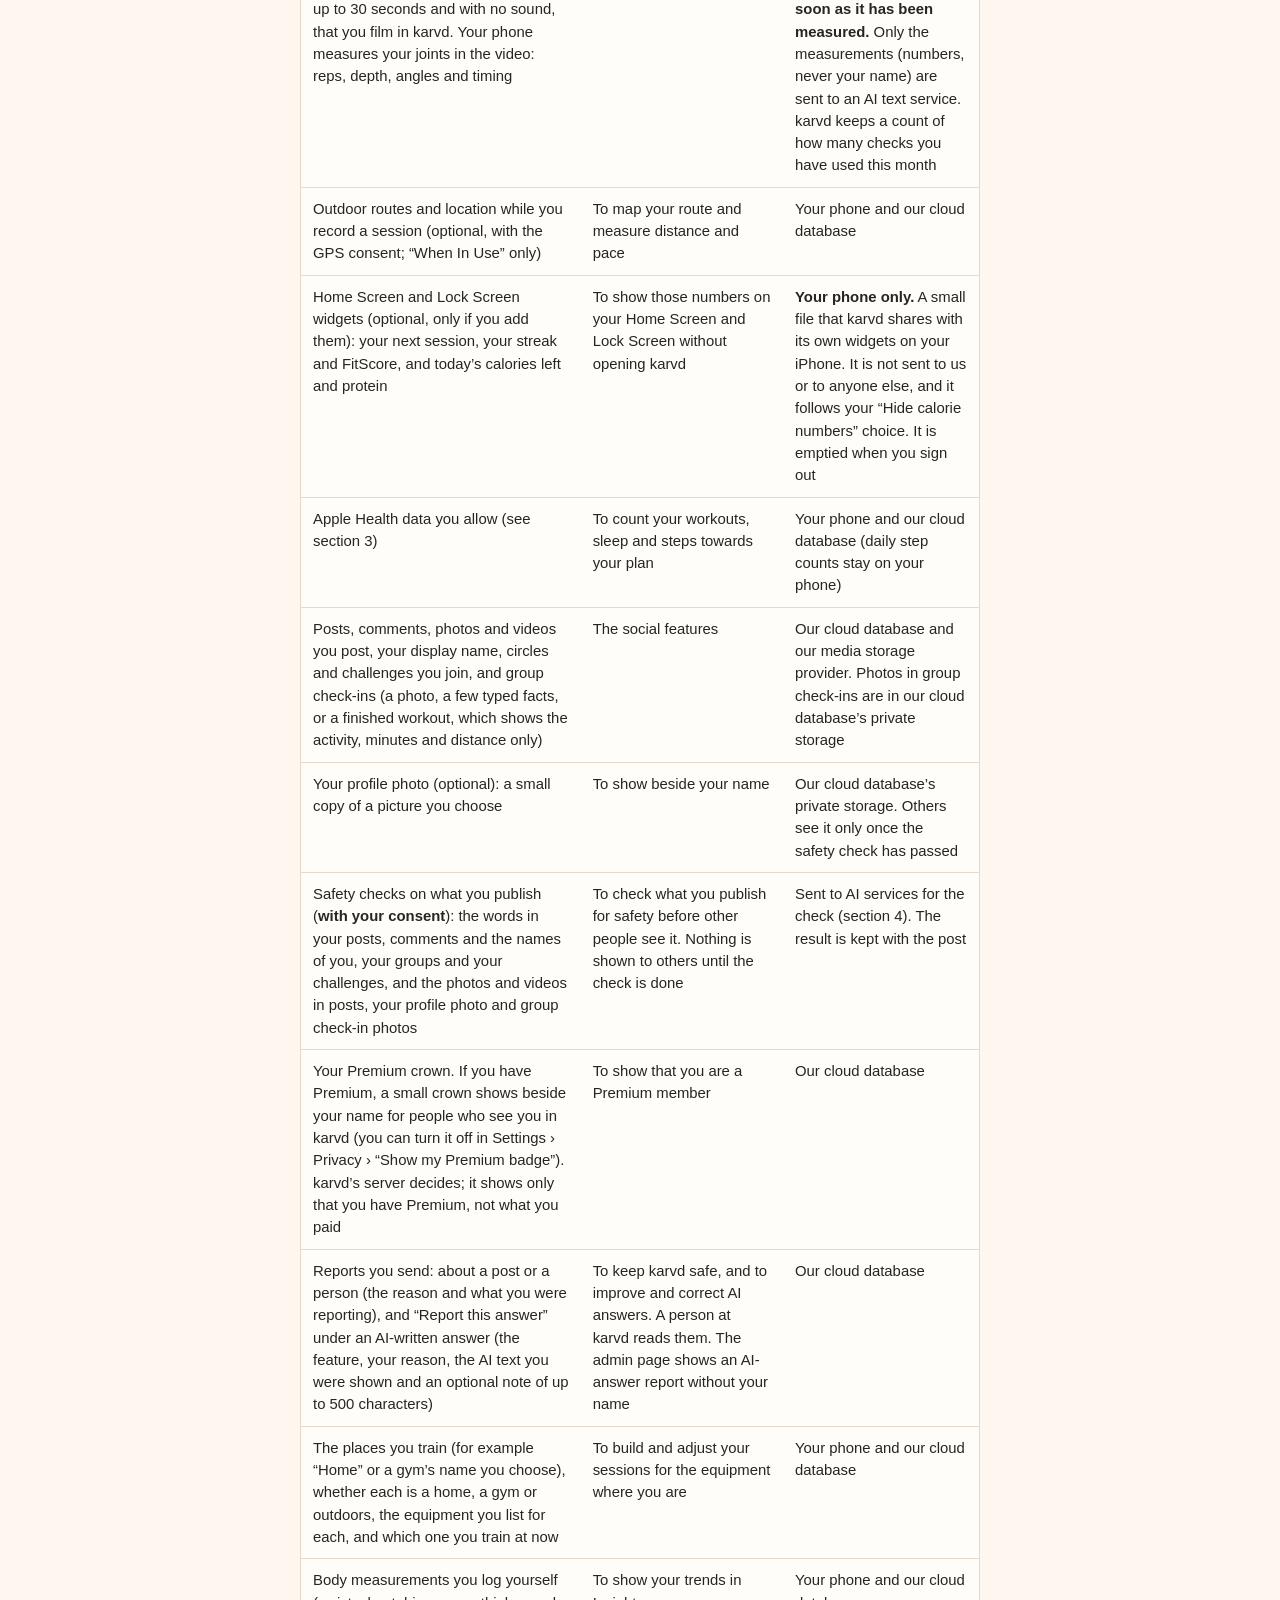
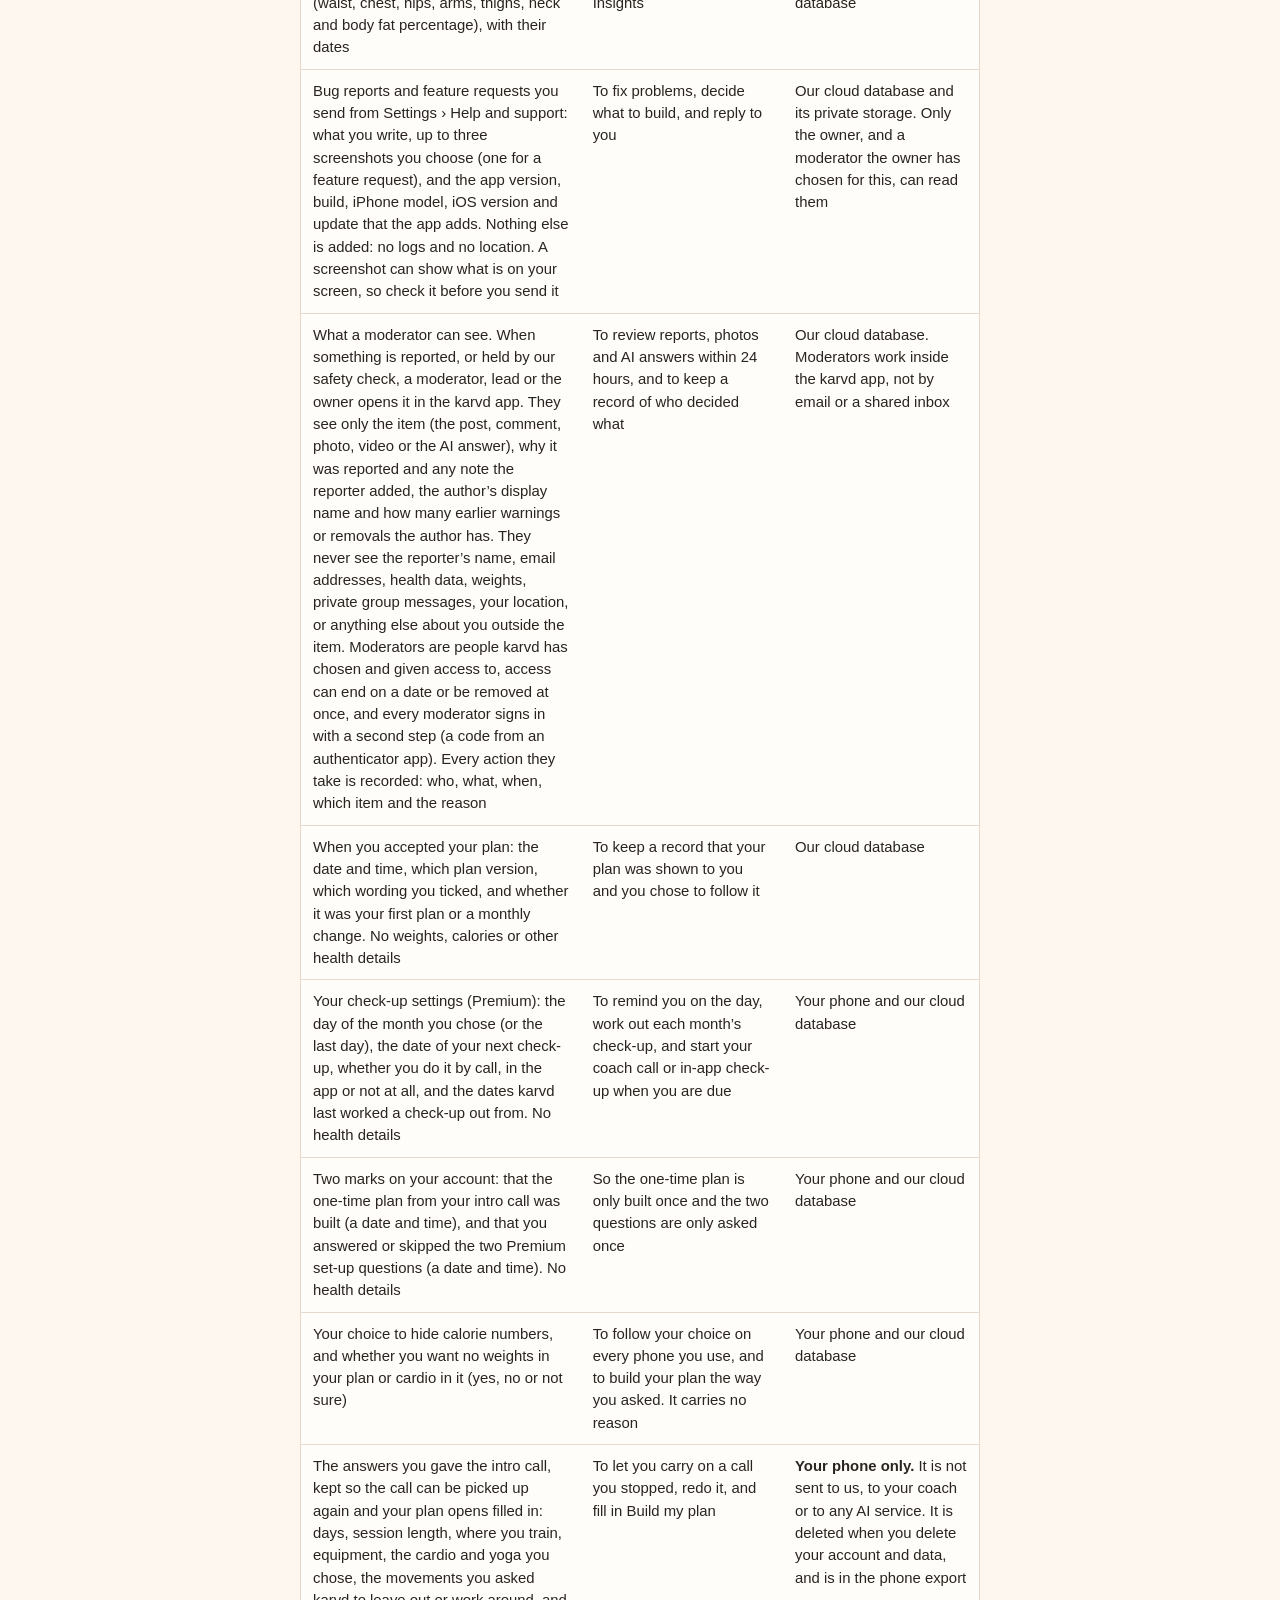
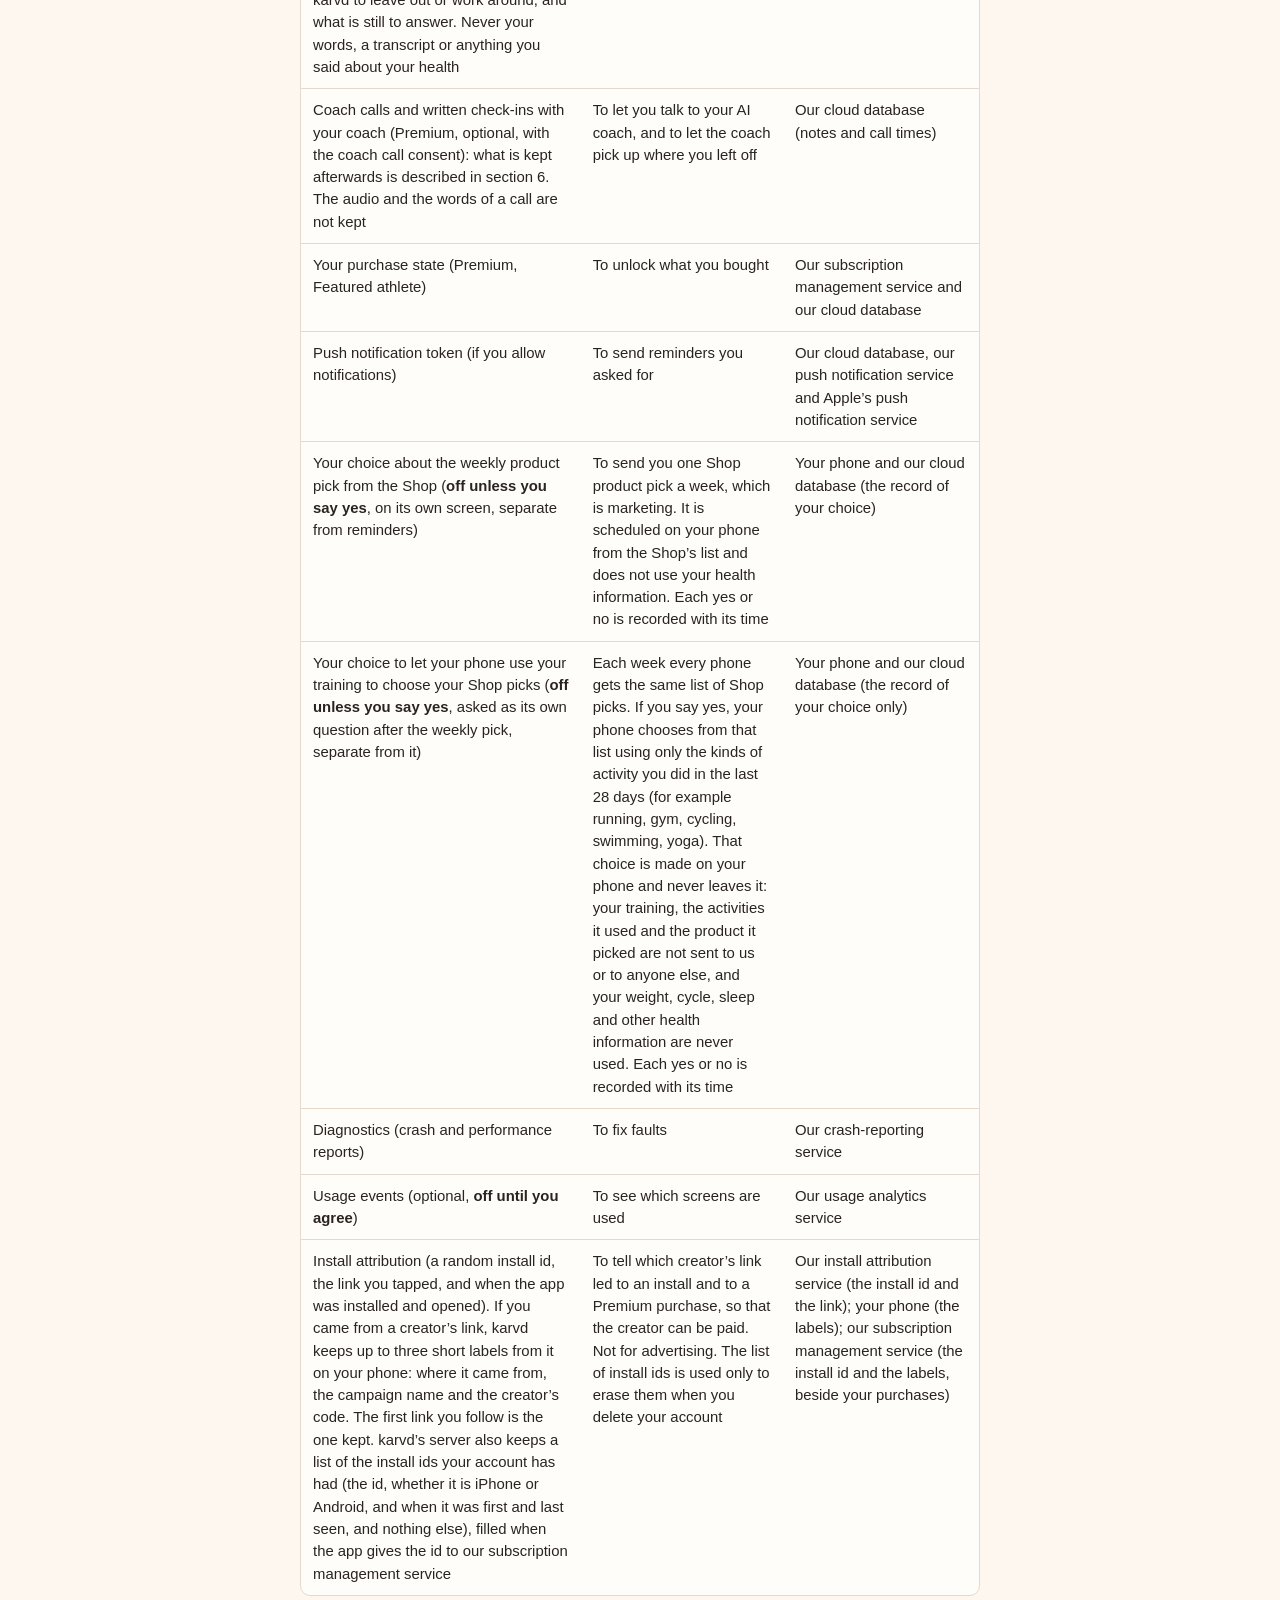
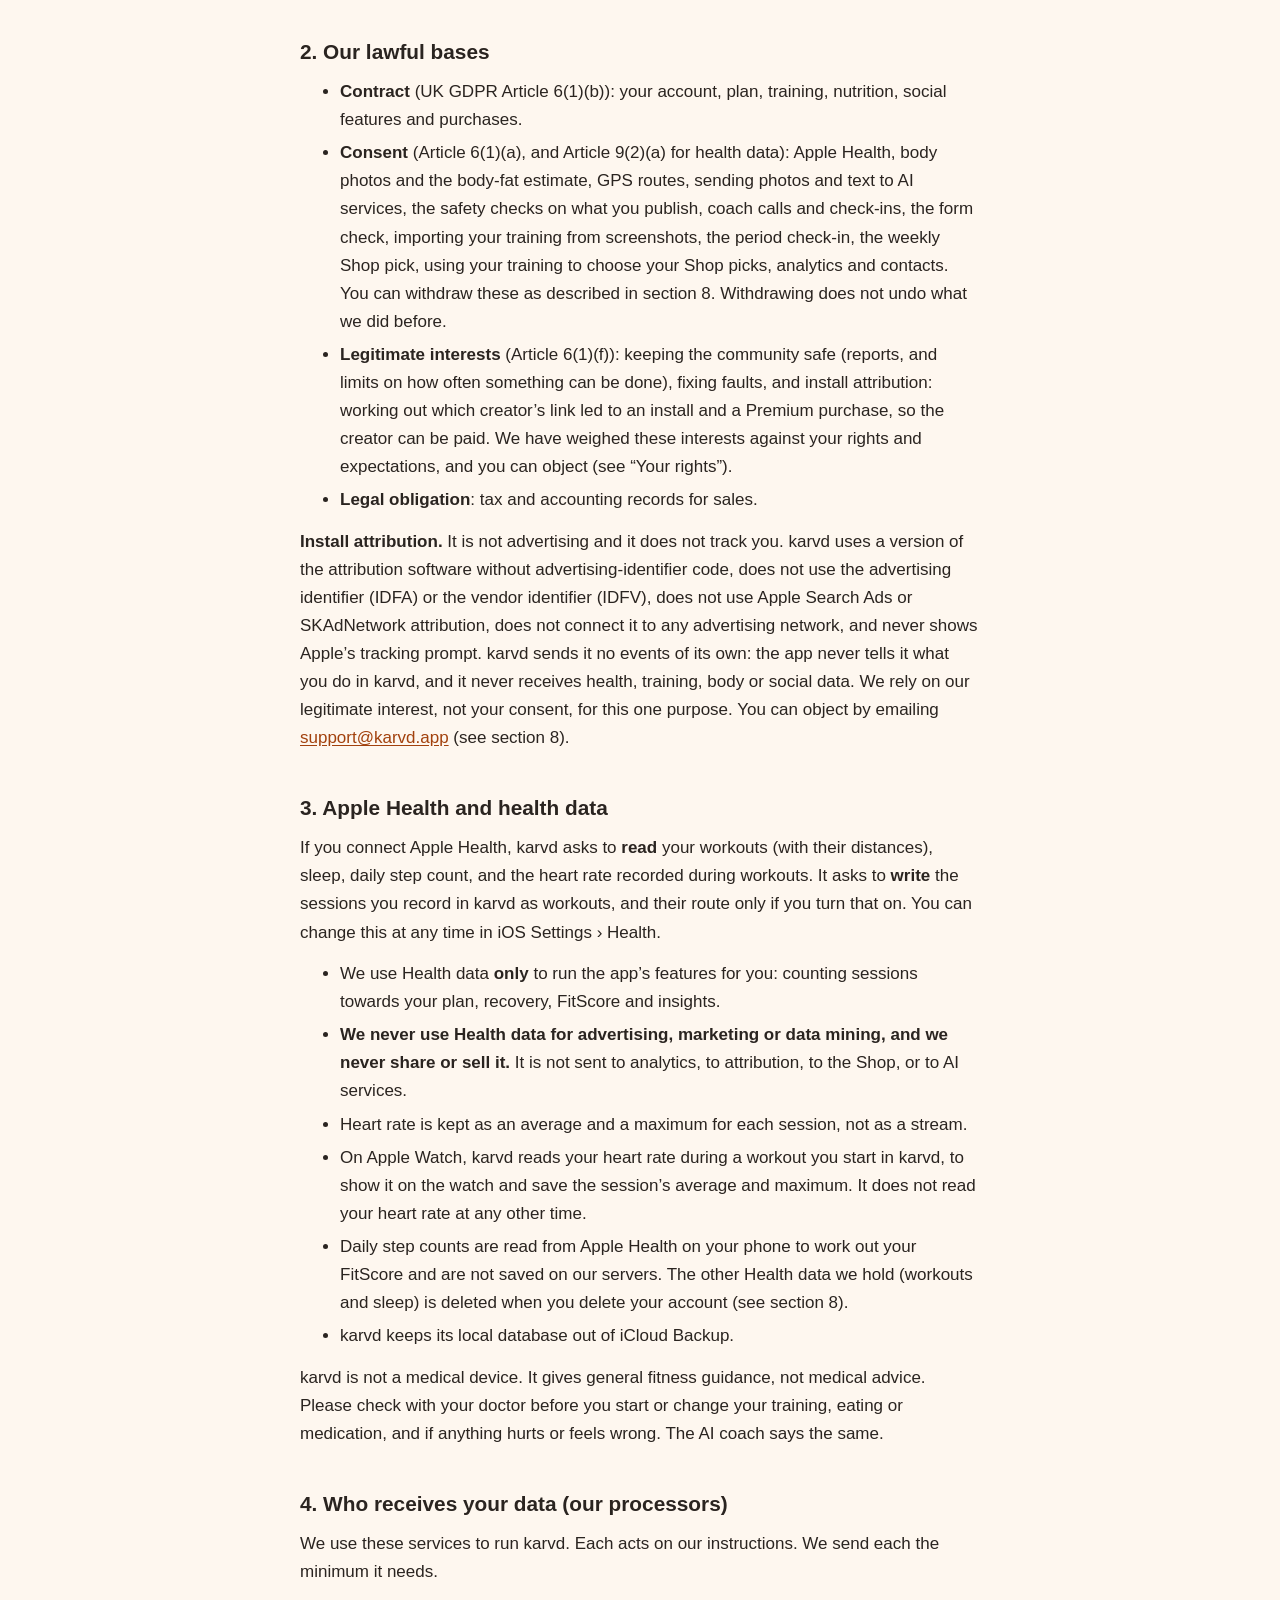
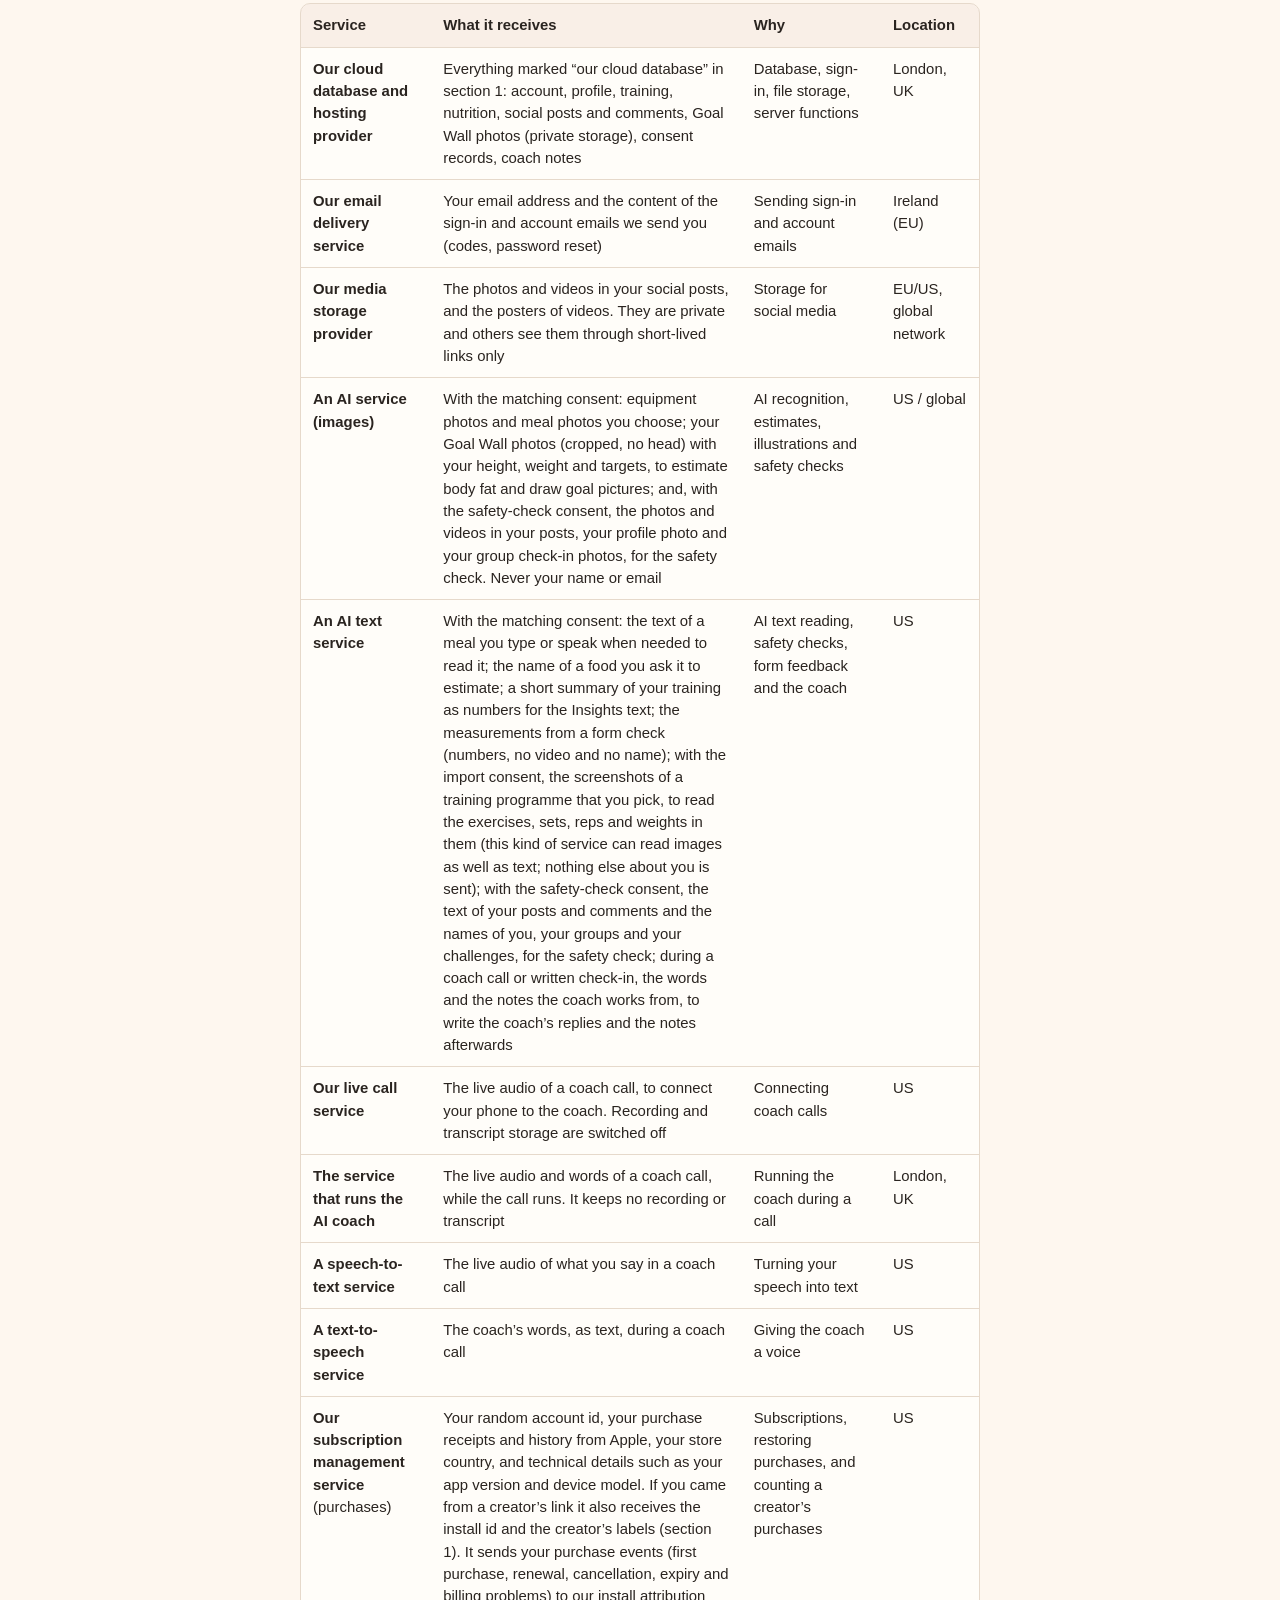
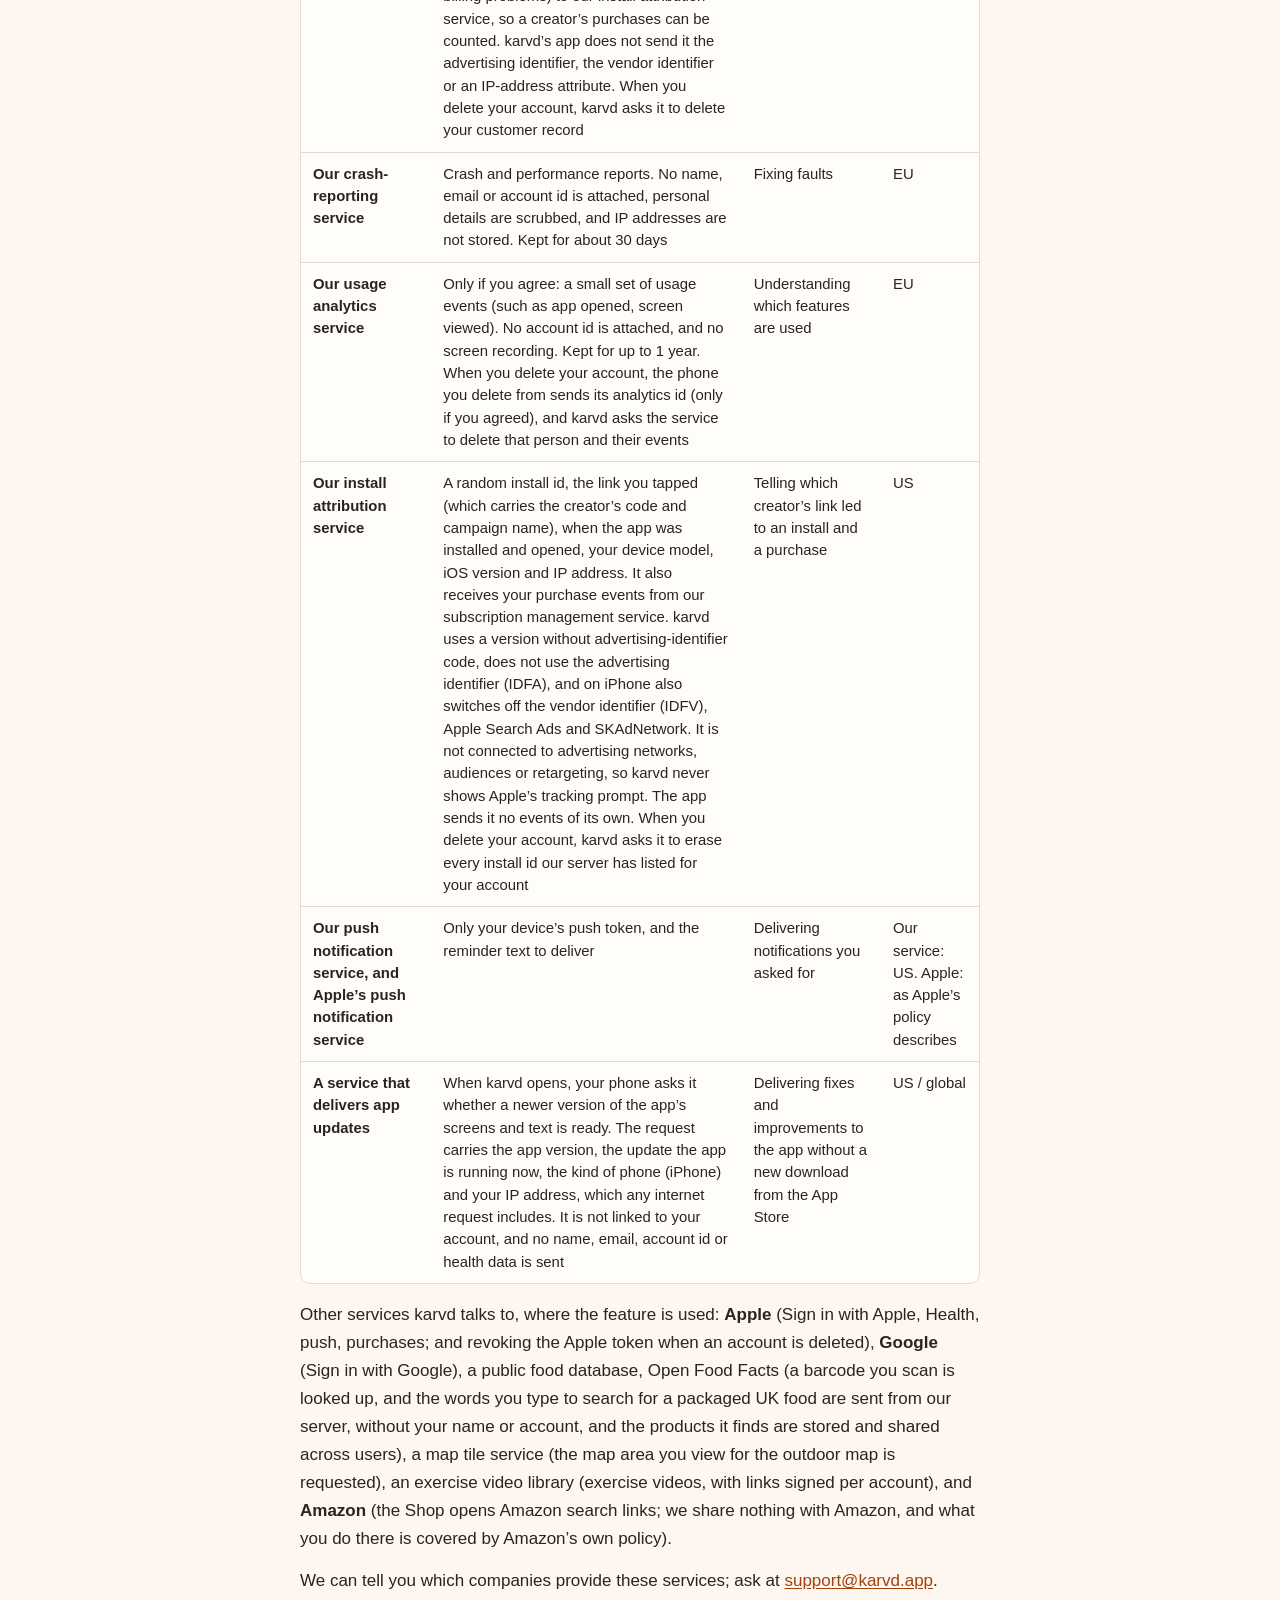
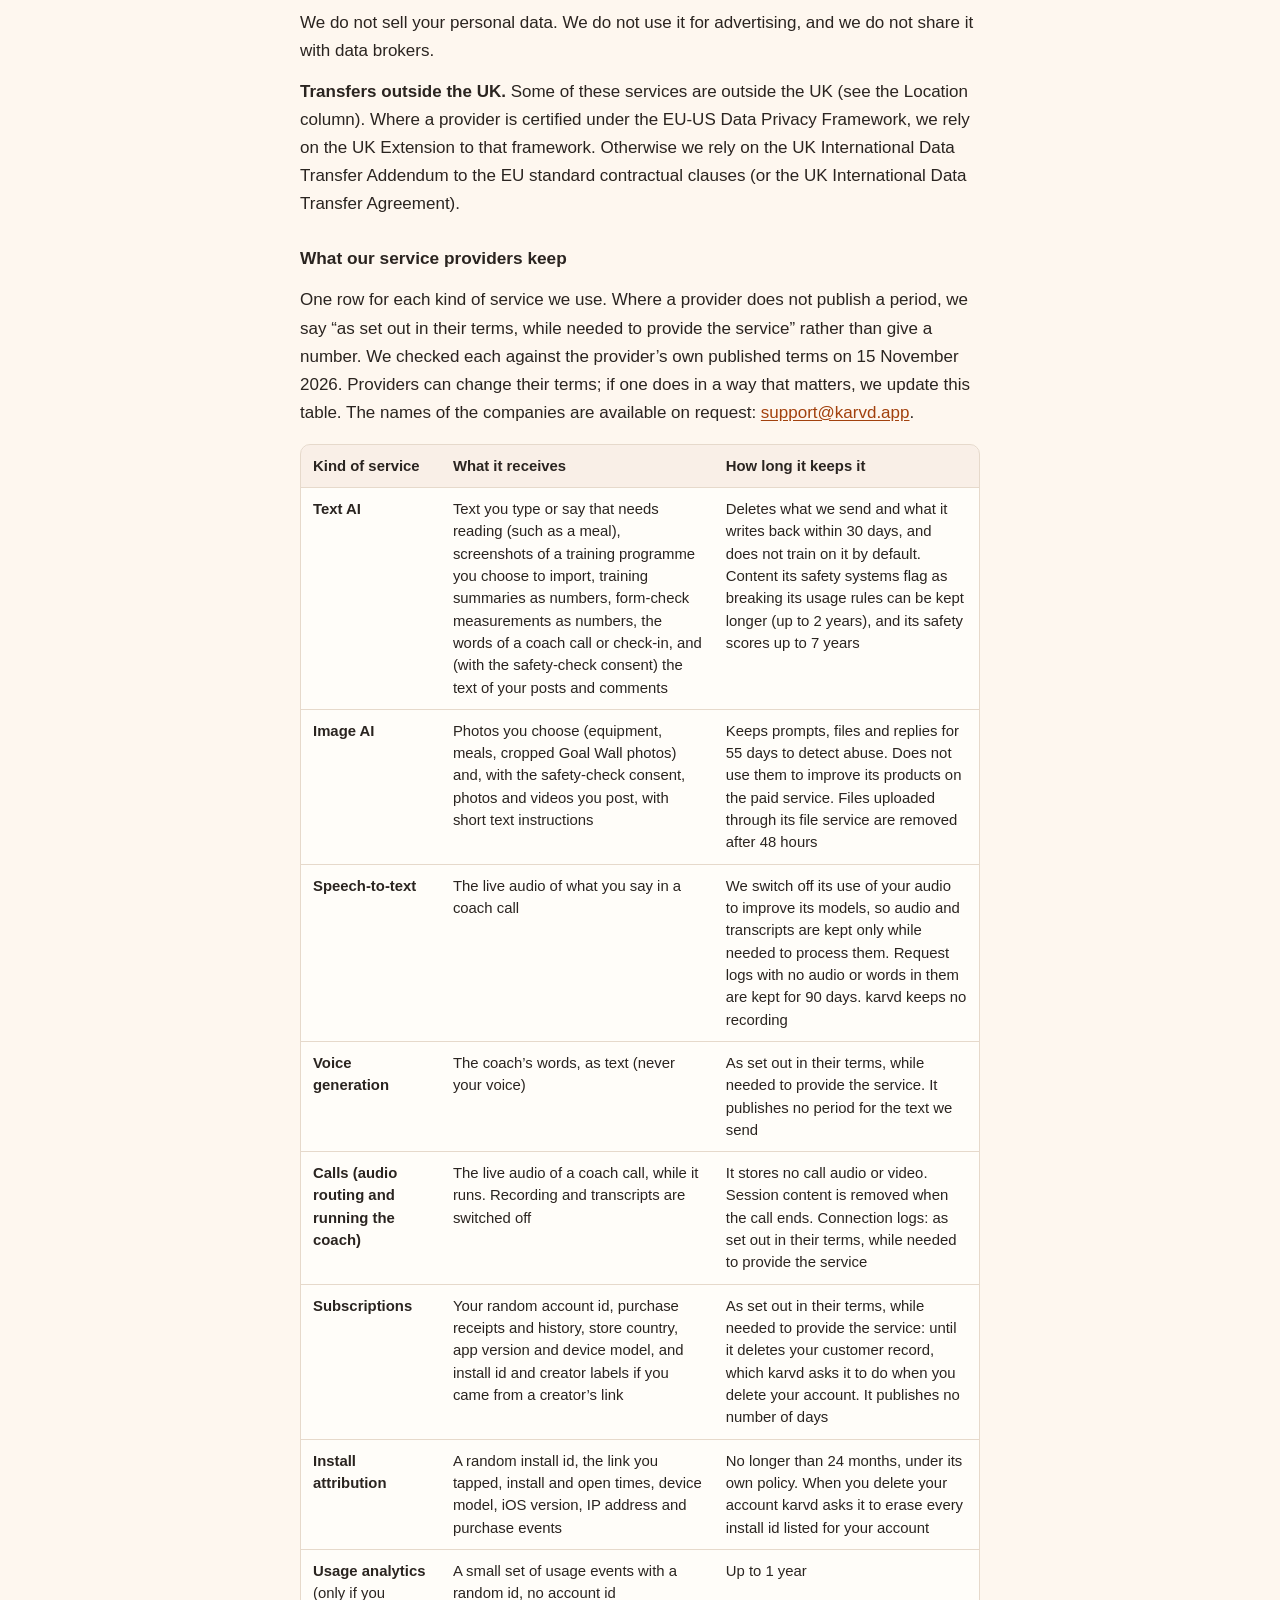
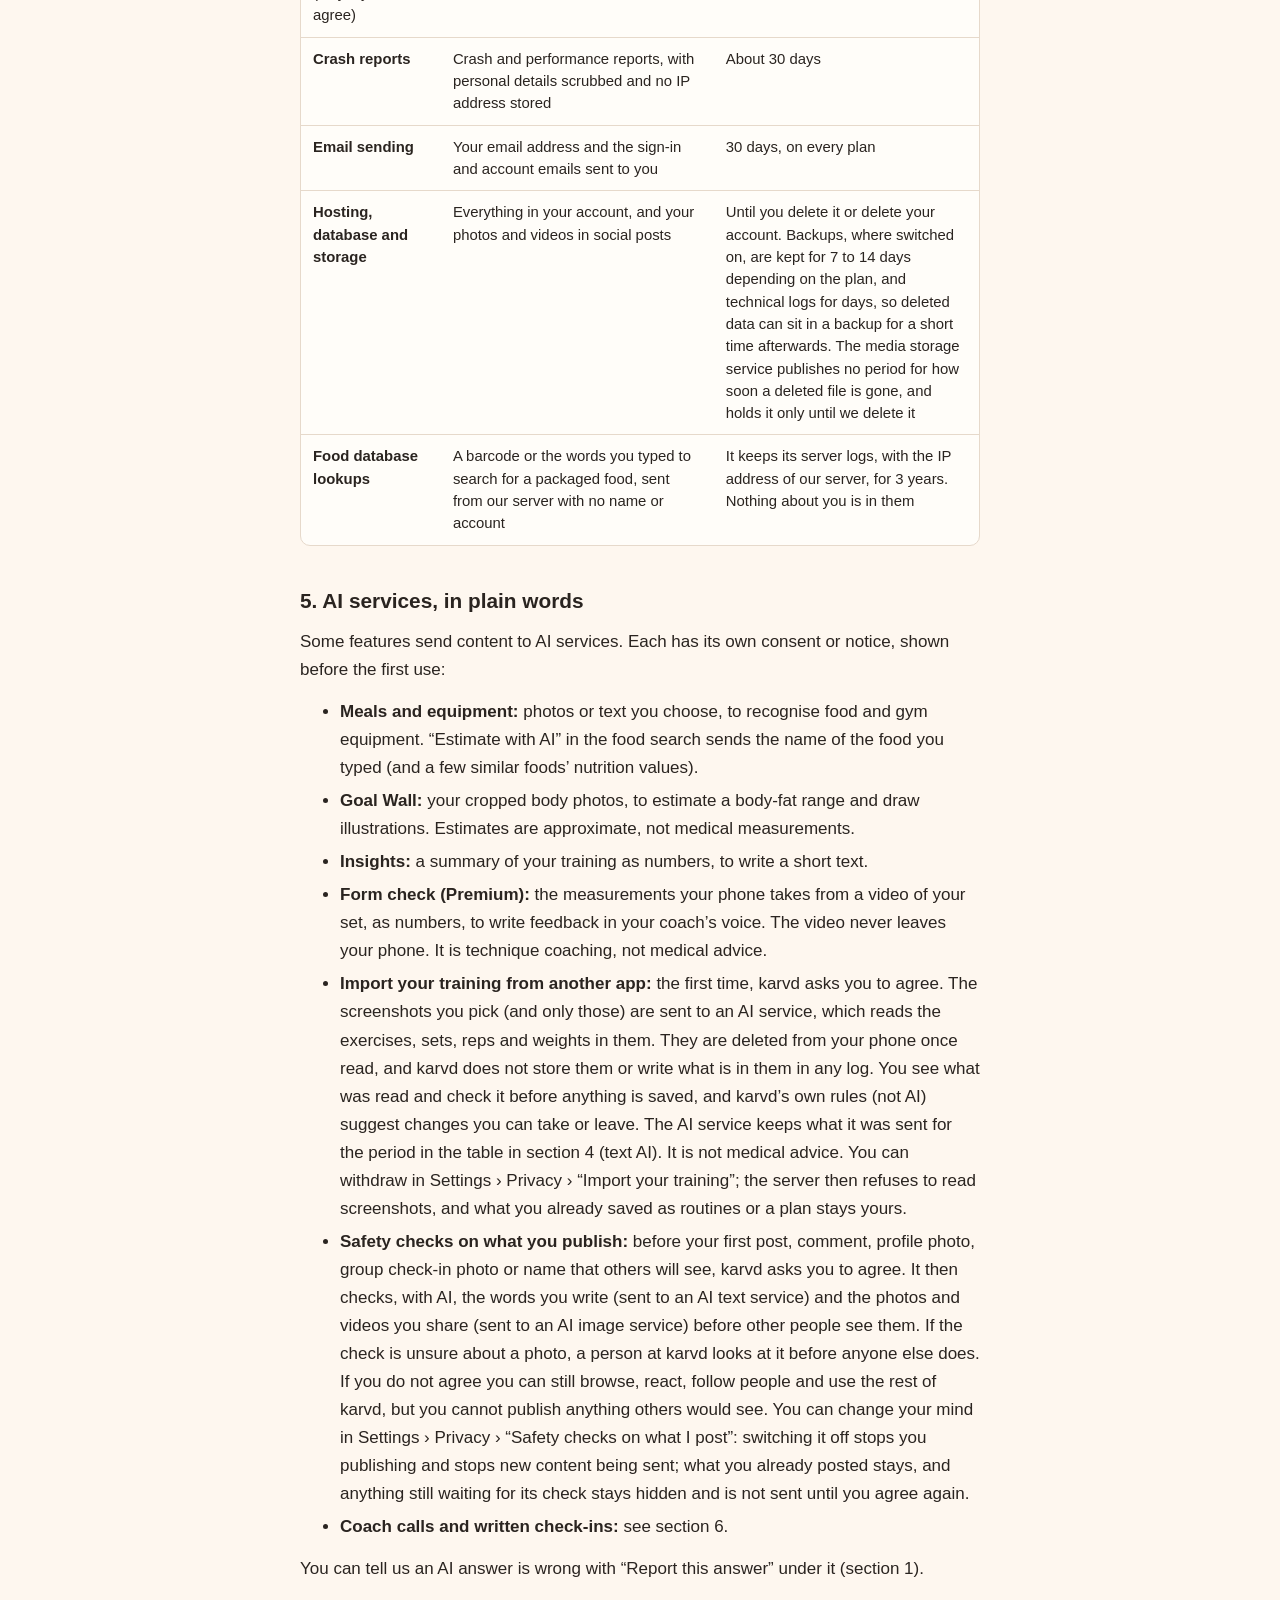
==== commit de04ee98: "privacy: bug reports kept 30 days after closing; Shop picks from your training (opt-in, on the phone" ====
--- a/privacy/index.html
+++ b/privacy/index.html
@@ -14,7 +14,7 @@
 <main><div class="wrap">
 
 <h1>karvd Privacy Policy</h1>
-<p class="meta">Last updated: 16 November 2026 (bug reports and feature requests with screenshots; the places you train; body measurements you log; a service that delivers app updates; what our service providers keep; every install id erased when you delete your account; a &ldquo;Your data at a glance&rdquo; page in your exports; a switch to withdraw the form check consent; the coach&rsquo;s safety wording; importing your training from screenshots)</p>
+<p class="meta">Last updated: 16 November 2026 (bug reports and feature requests with screenshots; the places you train; body measurements you log; a service that delivers app updates; what our service providers keep; every install id erased when you delete your account; a &ldquo;Your data at a glance&rdquo; page in your exports; a switch to withdraw the form check consent; the coach&rsquo;s safety wording; importing your training from screenshots; using your training to choose your Shop picks, on your phone only)</p>
 
 <p><strong>Who we are.</strong> karvd is run by <strong>Hugo Tabosa Torres, trading as karvd</strong>, a sole trader, Unit 124819, PO Box 6945, London, W1A 6US, United Kingdom (&ldquo;we&rdquo;, &ldquo;us&rdquo;). We are the controller of your personal data.</p>
 
@@ -42,6 +42,7 @@
 <tr><td>Import your training from another app (optional, <strong>with its own consent</strong>): screenshots of a training programme that you choose from your photos, such as from a workout app, a notes app or a spreadsheet</td><td>To read your exercises, sets, reps and weights and set up your training the way you already do it</td><td><strong>The screenshots are sent to an AI service to be read, and are deleted from your phone once read. karvd does not keep them.</strong> What was read (exercise names, sets, reps, weights and the days) is shown to you to check first, and is saved only when you confirm, as your routines or your plan. karvd keeps a count of how many screenshots were read each day to stop misuse</td></tr>
 <tr><td>Form check (Premium, optional, <strong>with its own consent</strong>): a video of one set, up to 30 seconds and with no sound, that you film in karvd. Your phone measures your joints in the video: reps, depth, angles and timing</td><td>To give you feedback on your technique</td><td><strong>The video stays on your phone and is deleted as soon as it has been measured.</strong> Only the measurements (numbers, never your name) are sent to an AI text service. karvd keeps a count of how many checks you have used this month</td></tr>
 <tr><td>Outdoor routes and location while you record a session (optional, with the GPS consent; &ldquo;When In Use&rdquo; only)</td><td>To map your route and measure distance and pace</td><td>Your phone and our cloud database</td></tr>
+<tr><td>Home Screen and Lock Screen widgets (optional, only if you add them): your next session, your streak and FitScore, and today&rsquo;s calories left and protein</td><td>To show those numbers on your Home Screen and Lock Screen without opening karvd</td><td><strong>Your phone only.</strong> A small file that karvd shares with its own widgets on your iPhone. It is not sent to us or to anyone else, and it follows your &ldquo;Hide calorie numbers&rdquo; choice. It is emptied when you sign out</td></tr>
 <tr><td>Apple Health data you allow (see section 3)</td><td>To count your workouts, sleep and steps towards your plan</td><td>Your phone and our cloud database (daily step counts stay on your phone)</td></tr>
 <tr><td>Posts, comments, photos and videos you post, your display name, circles and challenges you join, and group check-ins (a photo, a few typed facts, or a finished workout, which shows the activity, minutes and distance only)</td><td>The social features</td><td>Our cloud database and our media storage provider. Photos in group check-ins are in our cloud database&rsquo;s private storage</td></tr>
 <tr><td>Your profile photo (optional): a small copy of a picture you choose</td><td>To show beside your name</td><td>Our cloud database&rsquo;s private storage. Others see it only once the safety check has passed</td></tr>
@@ -61,6 +62,7 @@
 <tr><td>Your purchase state (Premium, Featured athlete)</td><td>To unlock what you bought</td><td>Our subscription management service and our cloud database</td></tr>
 <tr><td>Push notification token (if you allow notifications)</td><td>To send reminders you asked for</td><td>Our cloud database, our push notification service and Apple&rsquo;s push notification service</td></tr>
 <tr><td>Your choice about the weekly product pick from the Shop (<strong>off unless you say yes</strong>, on its own screen, separate from reminders)</td><td>To send you one Shop product pick a week, which is marketing. It is scheduled on your phone from the Shop&rsquo;s list and does not use your health information. Each yes or no is recorded with its time</td><td>Your phone and our cloud database (the record of your choice)</td></tr>
+<tr><td>Your choice to let your phone use your training to choose your Shop picks (<strong>off unless you say yes</strong>, asked as its own question after the weekly pick, separate from it)</td><td>Each week every phone gets the same list of Shop picks. If you say yes, your phone chooses from that list using only the kinds of activity you did in the last 28 days (for example running, gym, cycling, swimming, yoga). That choice is made on your phone and never leaves it: your training, the activities it used and the product it picked are not sent to us or to anyone else, and your weight, cycle, sleep and other health information are never used. Each yes or no is recorded with its time</td><td>Your phone and our cloud database (the record of your choice only)</td></tr>
 <tr><td>Diagnostics (crash and performance reports)</td><td>To fix faults</td><td>Our crash-reporting service</td></tr>
 <tr><td>Usage events (optional, <strong>off until you agree</strong>)</td><td>To see which screens are used</td><td>Our usage analytics service</td></tr>
 <tr><td>Install attribution (a random install id, the link you tapped, and when the app was installed and opened). If you came from a creator&rsquo;s link, karvd keeps up to three short labels from it on your phone: where it came from, the campaign name and the creator&rsquo;s code. The first link you follow is the one kept. karvd&rsquo;s server also keeps a list of the install ids your account has had (the id, whether it is iPhone or Android, and when it was first and last seen, and nothing else), filled when the app gives the id to our subscription management service</td><td>To tell which creator&rsquo;s link led to an install and to a Premium purchase, so that the creator can be paid. Not for advertising. The list of install ids is used only to erase them when you delete your account</td><td>Our install attribution service (the install id and the link); your phone (the labels); our subscription management service (the install id and the labels, beside your purchases)</td></tr>
@@ -70,7 +72,7 @@
 <h2>2. Our lawful bases</h2>
 <ul>
 <li><strong>Contract</strong> (UK GDPR Article 6(1)(b)): your account, plan, training, nutrition, social features and purchases.</li>
-<li><strong>Consent</strong> (Article 6(1)(a), and Article 9(2)(a) for health data): Apple Health, body photos and the body-fat estimate, GPS routes, sending photos and text to AI services, the safety checks on what you publish, coach calls and check-ins, the form check, importing your training from screenshots, the period check-in, the weekly Shop pick, analytics and contacts. You can withdraw these as described in section 8. Withdrawing does not undo what we did before.</li>
+<li><strong>Consent</strong> (Article 6(1)(a), and Article 9(2)(a) for health data): Apple Health, body photos and the body-fat estimate, GPS routes, sending photos and text to AI services, the safety checks on what you publish, coach calls and check-ins, the form check, importing your training from screenshots, the period check-in, the weekly Shop pick, using your training to choose your Shop picks, analytics and contacts. You can withdraw these as described in section 8. Withdrawing does not undo what we did before.</li>
 <li><strong>Legitimate interests</strong> (Article 6(1)(f)): keeping the community safe (reports, and limits on how often something can be done), fixing faults, and install attribution: working out which creator&rsquo;s link led to an install and a Premium purchase, so the creator can be paid. We have weighed these interests against your rights and expectations, and you can object (see &ldquo;Your rights&rdquo;).</li>
 <li><strong>Legal obligation</strong>: tax and accounting records for sales.</li>
 </ul>
@@ -189,7 +191,7 @@
 <tr><td>The answers you gave the intro call (including the movements you asked to leave out)</td><td>On your phone only. They stay until you redo the call, or delete your account and data. They are in the phone export, not the cloud export</td></tr>
 <tr><td>Your plan acceptances</td><td>Kept while your account exists, and deleted when you delete your account. They are in your data export</td></tr>
 <tr><td>The places you train and your body measurements</td><td>Kept while your account exists, and deleted when you delete your account (a place or a measurement you delete goes straight away). They are in your data export</td></tr>
-<tr><td>Bug reports and feature requests, their screenshots and our reply</td><td>Until 90 days after we close them (fixed, or not going ahead), then deleted; or until you delete your account</td></tr>
+<tr><td>Bug reports and feature requests, their screenshots and our reply</td><td>Until 30 days after we close them (fixed, or not going ahead), then deleted; or until you delete your account</td></tr>
 <tr><td>The moderation activity log (which moderator kept, removed, warned or blocked, when, which item and the reason; and changes to moderator access and two-step verification. It holds a moderator&rsquo;s display name and no email address, and no health data)</td><td>2 years, then deleted</td></tr>
 <tr><td>A moderator&rsquo;s access and two-step backup codes (the codes are stored scrambled)</td><td>While the access lasts, and removed with it</td></tr>
 <tr><td>Records of safety and admin decisions (what was done, when and to which account id; no health data)</td><td>7 years</td></tr>
@@ -219,7 +221,7 @@
 
 <p><strong>Withdrawing a consent.</strong> What you withdraw stops being used from that point. Withdrawing does not undo what we did before.</p>
 <ul>
-<li><strong>In Settings:</strong> Apple Health, GPS, Goal Wall, AI, coach calls, analytics, contacts, the period check-in (Settings &rsaquo; Privacy &rsaquo; &ldquo;Period check-in&rdquo;, which also has &ldquo;Delete my period check-ins&rdquo;), the form check (Settings &rsaquo; Privacy &rsaquo; &ldquo;Form check&rdquo;), importing your training (Settings &rsaquo; Privacy &rsaquo; &ldquo;Import your training&rdquo;), the safety checks on what you publish (Settings &rsaquo; Privacy &rsaquo; &ldquo;Safety checks on what I post&rdquo;) and the weekly Shop pick (Settings &rsaquo; Notifications). You can also change what karvd may do in iOS Settings.</li>
+<li><strong>In Settings:</strong> Apple Health, GPS, Goal Wall, AI, coach calls, analytics, contacts, the period check-in (Settings &rsaquo; Privacy &rsaquo; &ldquo;Period check-in&rdquo;, which also has &ldquo;Delete my period check-ins&rdquo;), the form check (Settings &rsaquo; Privacy &rsaquo; &ldquo;Form check&rdquo;), importing your training (Settings &rsaquo; Privacy &rsaquo; &ldquo;Import your training&rdquo;), the safety checks on what you publish (Settings &rsaquo; Privacy &rsaquo; &ldquo;Safety checks on what I post&rdquo;) the weekly Shop pick (Settings &rsaquo; Notifications) and using your training to choose your Shop picks (Settings &rsaquo; Notifications &rsaquo; &ldquo;Shop picks&rdquo;). You can also change what karvd may do in iOS Settings.</li>
 <li><strong>Import your training:</strong> you agree once, before the first screenshots you pick are read. Nothing is sent unless you pick screenshots. You can withdraw the consent with the switch in Settings &rsaquo; Privacy; the server then refuses to read screenshots.</li>
 <li><strong>Form check:</strong> you agree once, before your first check. Nothing is sent unless you film a set. You can withdraw the consent with the switch in Settings &rsaquo; Privacy; the server then refuses form checks.</li>
 <li><strong>Install attribution</strong> is not a consent. You can object to it by emailing <a href="mailto:support@karvd.app">support@karvd.app</a>; we will then ask our install attribution and subscription management services to erase what they hold about your install, as we do when you delete your account. It does not delete the creator labels on your phone (deleting your account and data does) and does not recall what was already received.</li>
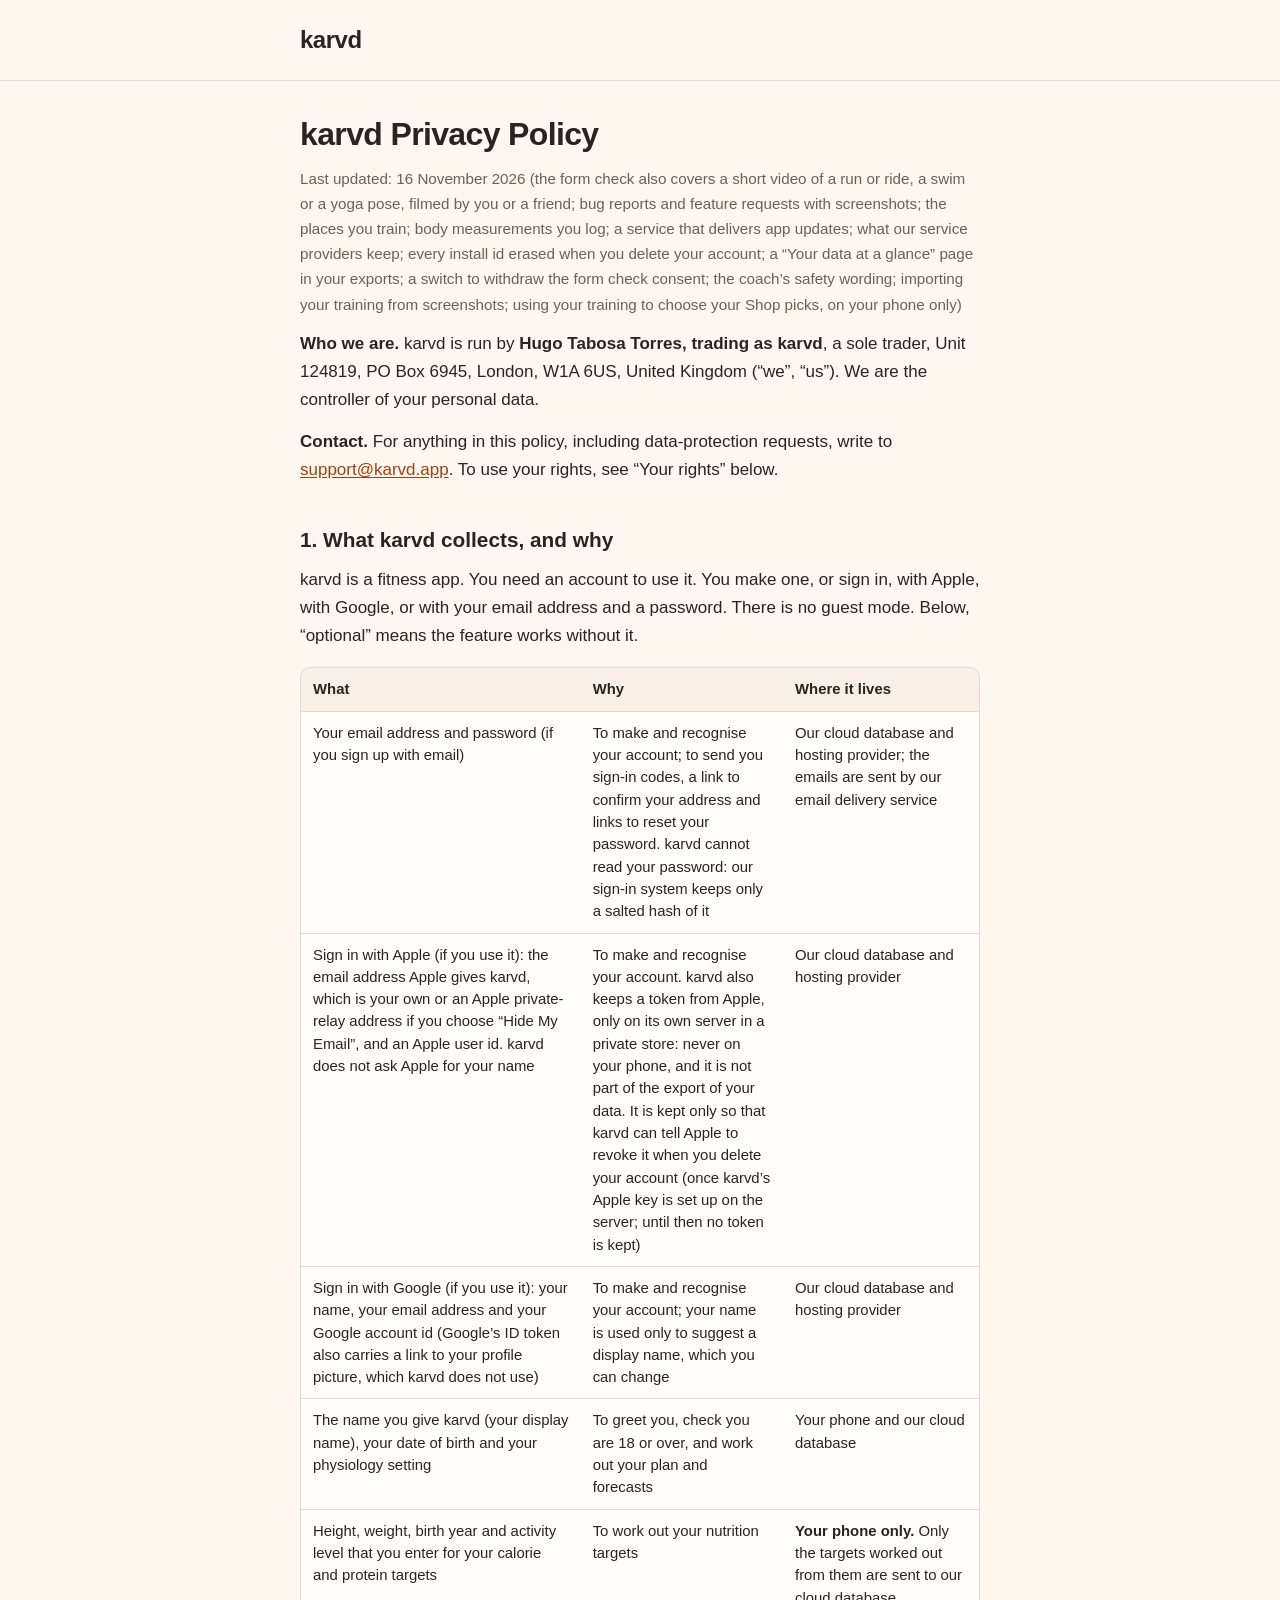
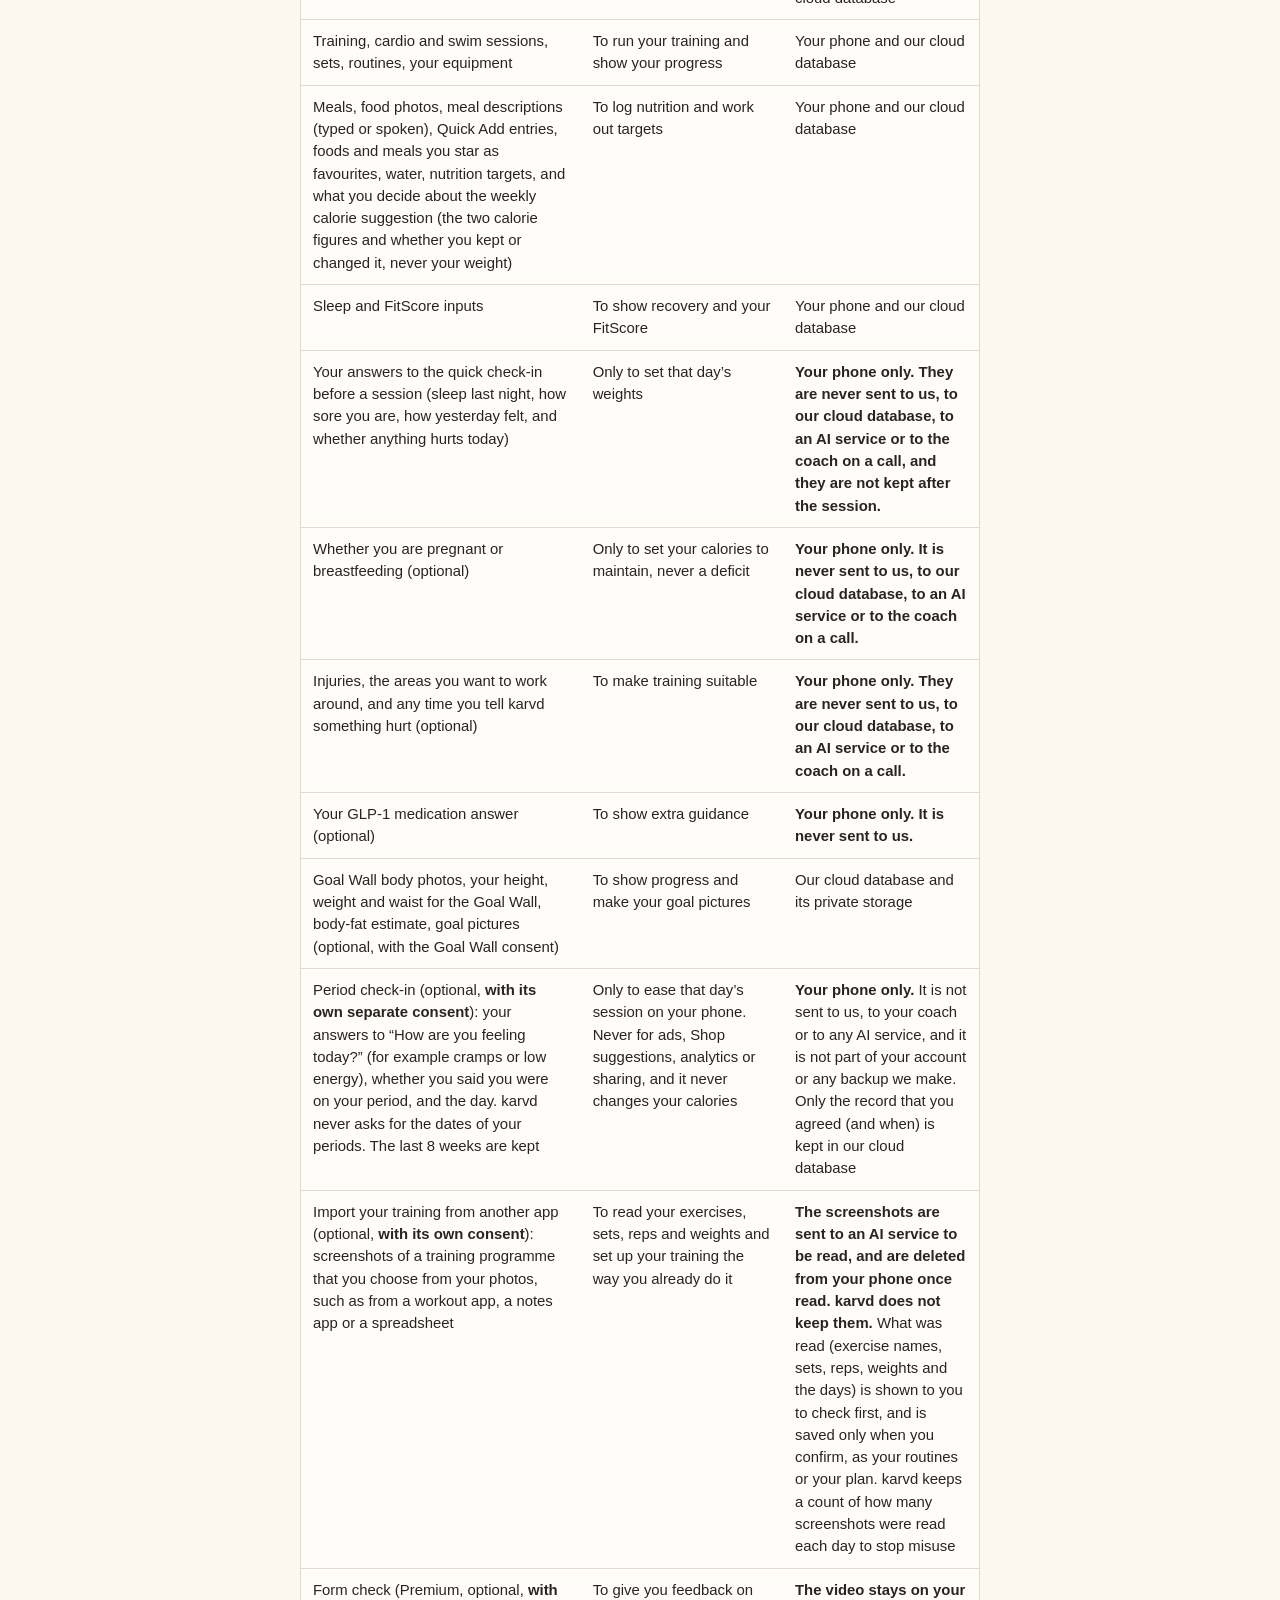
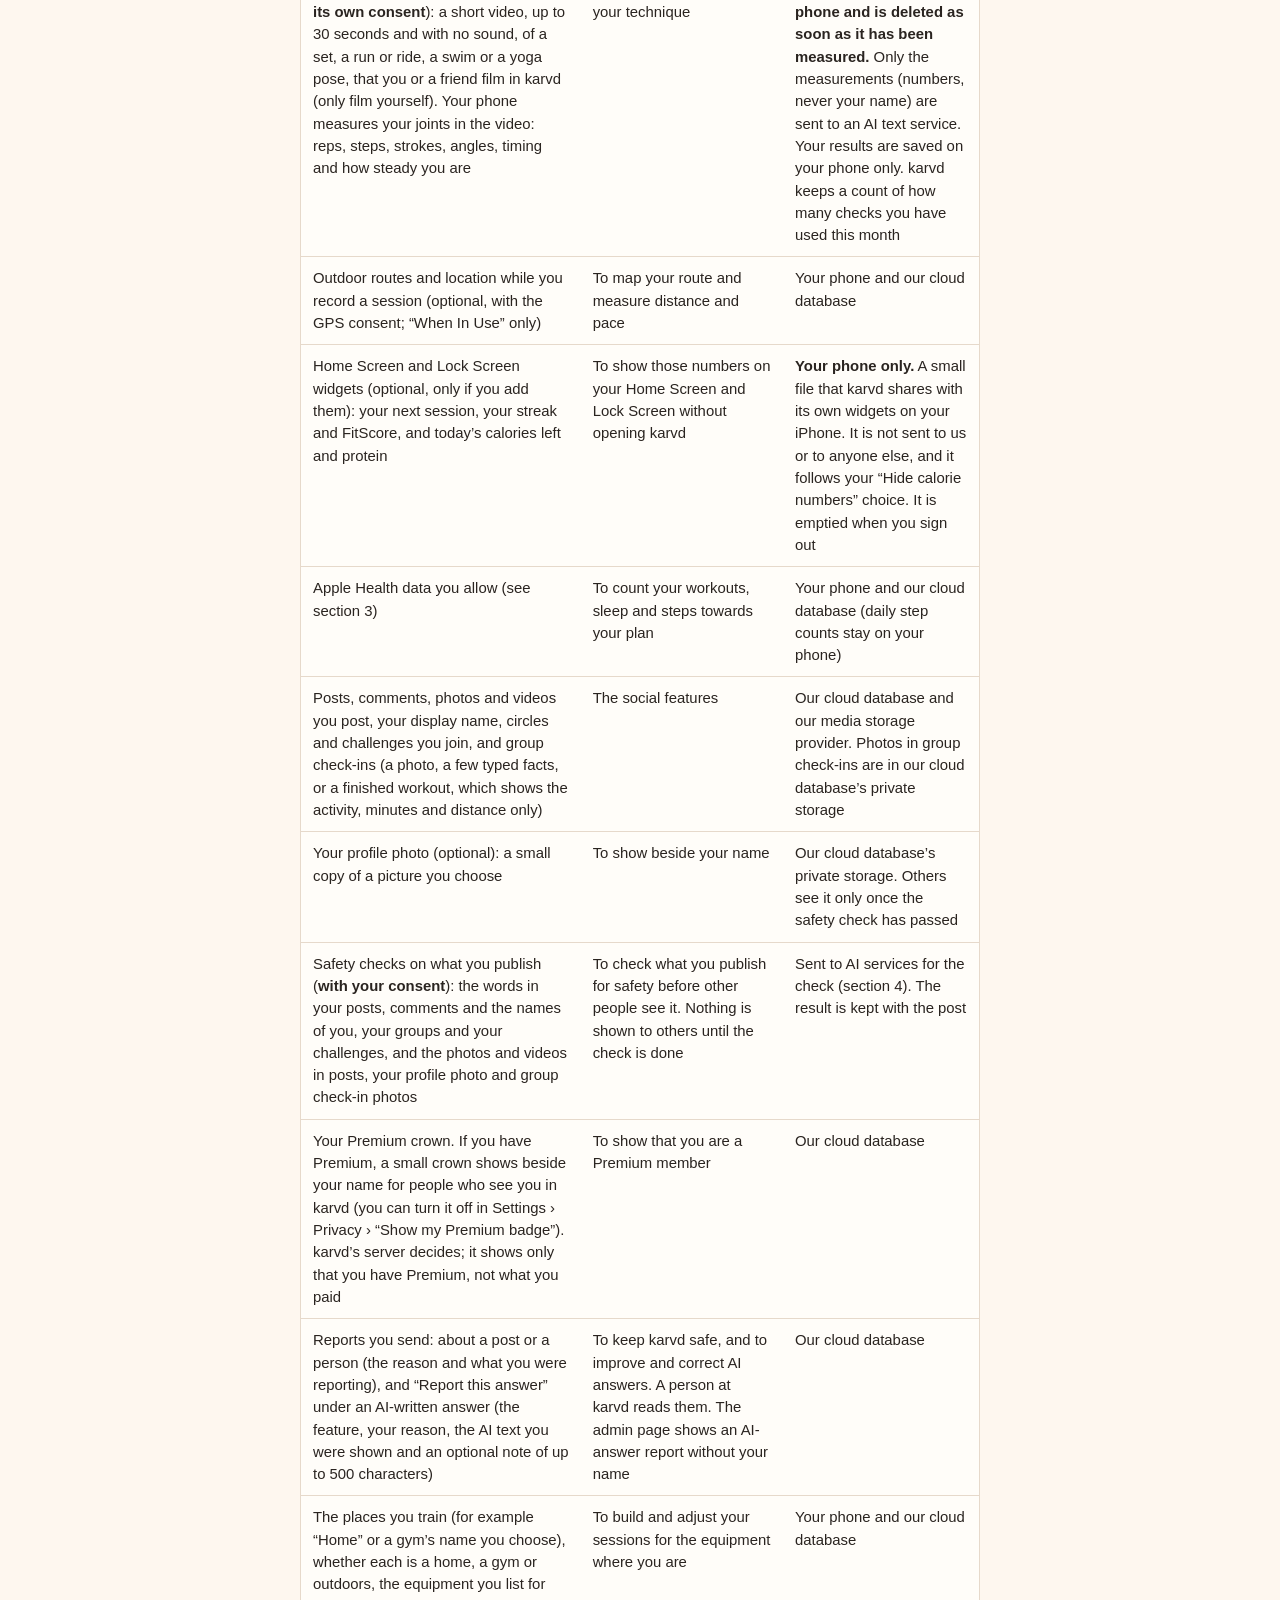
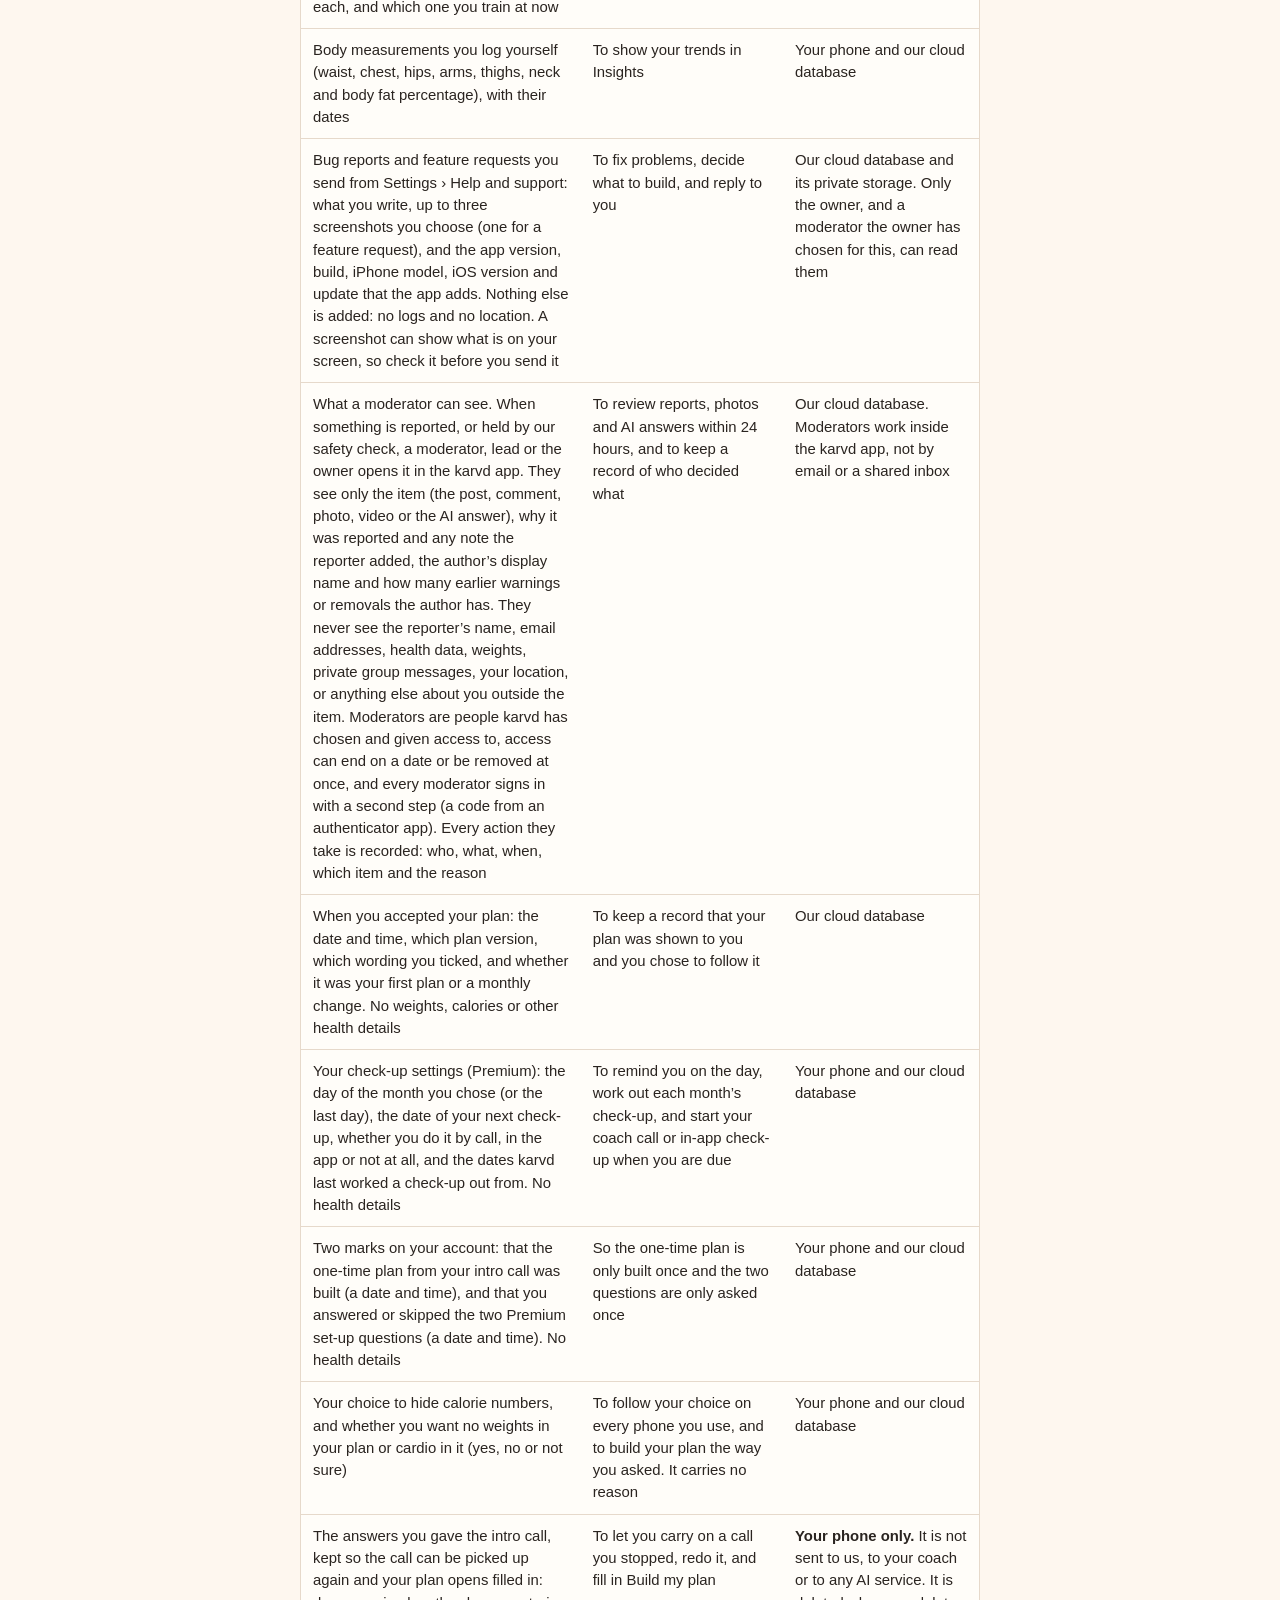
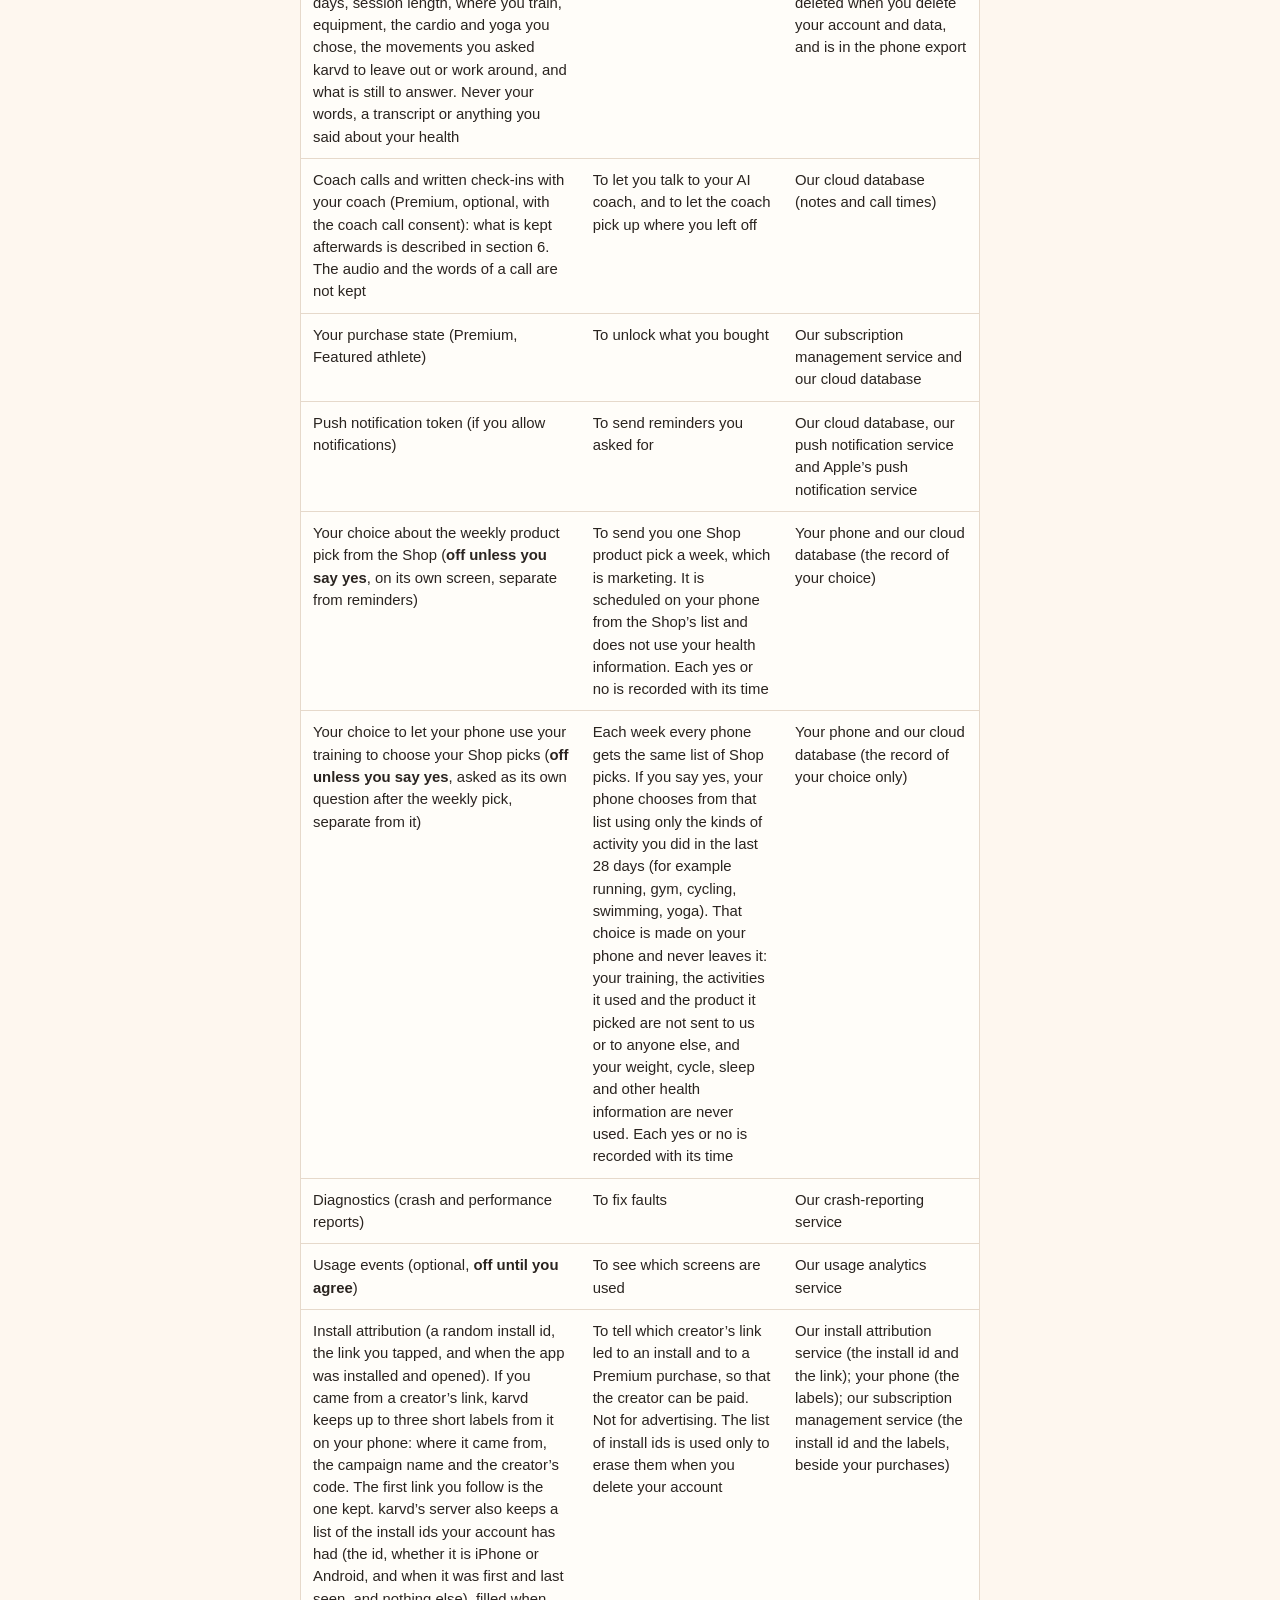
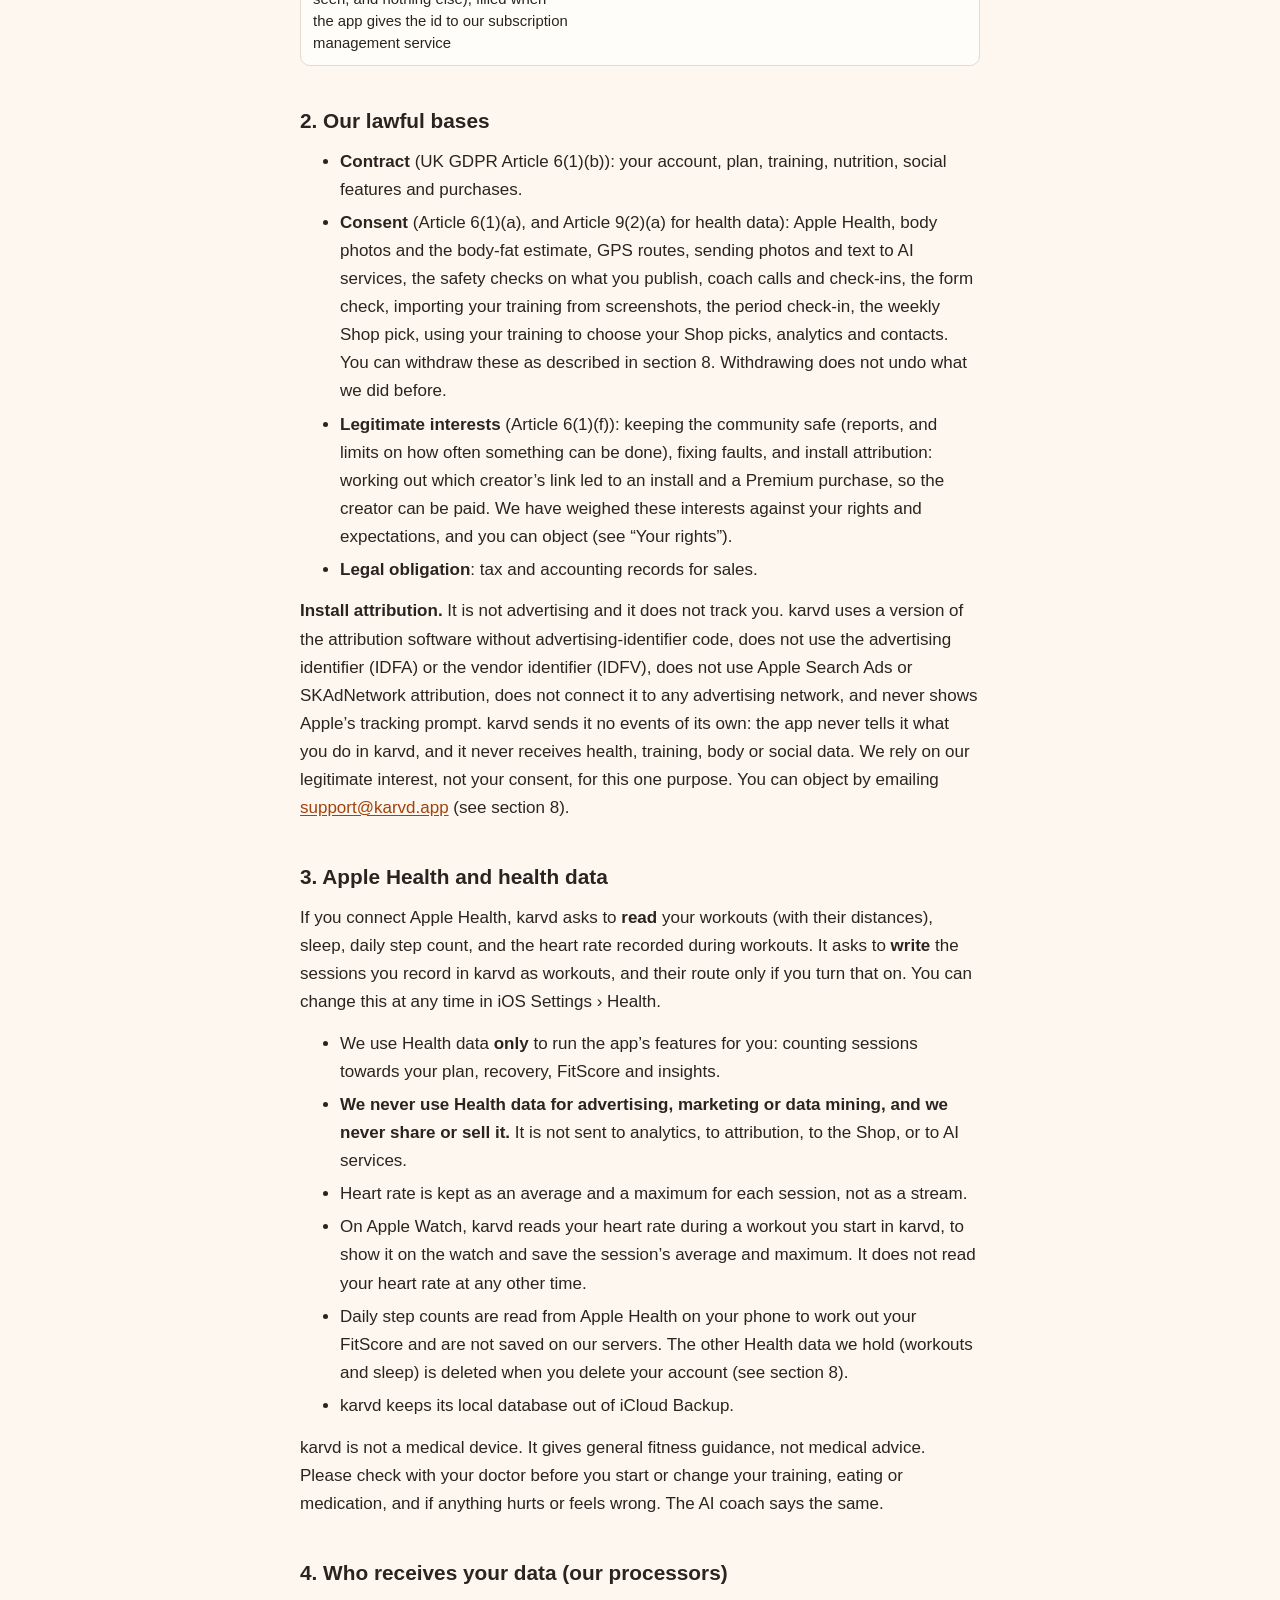
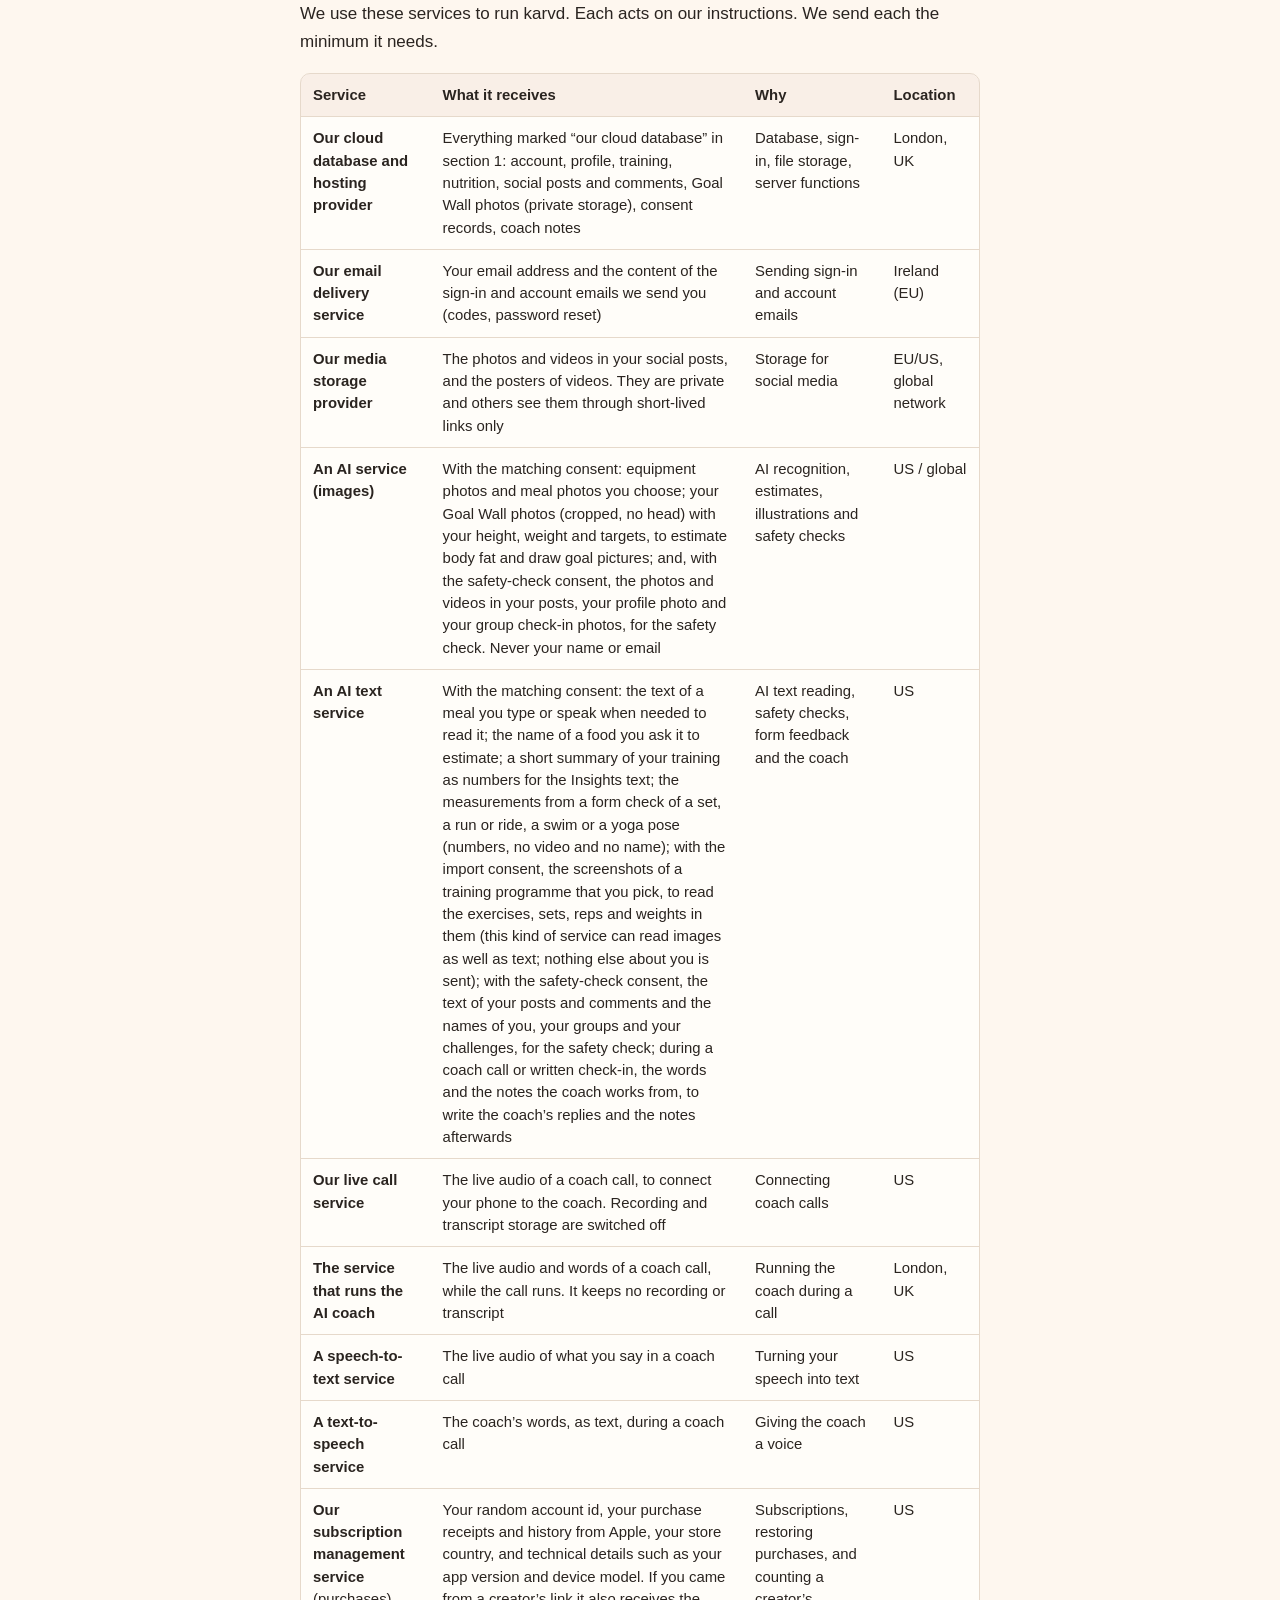
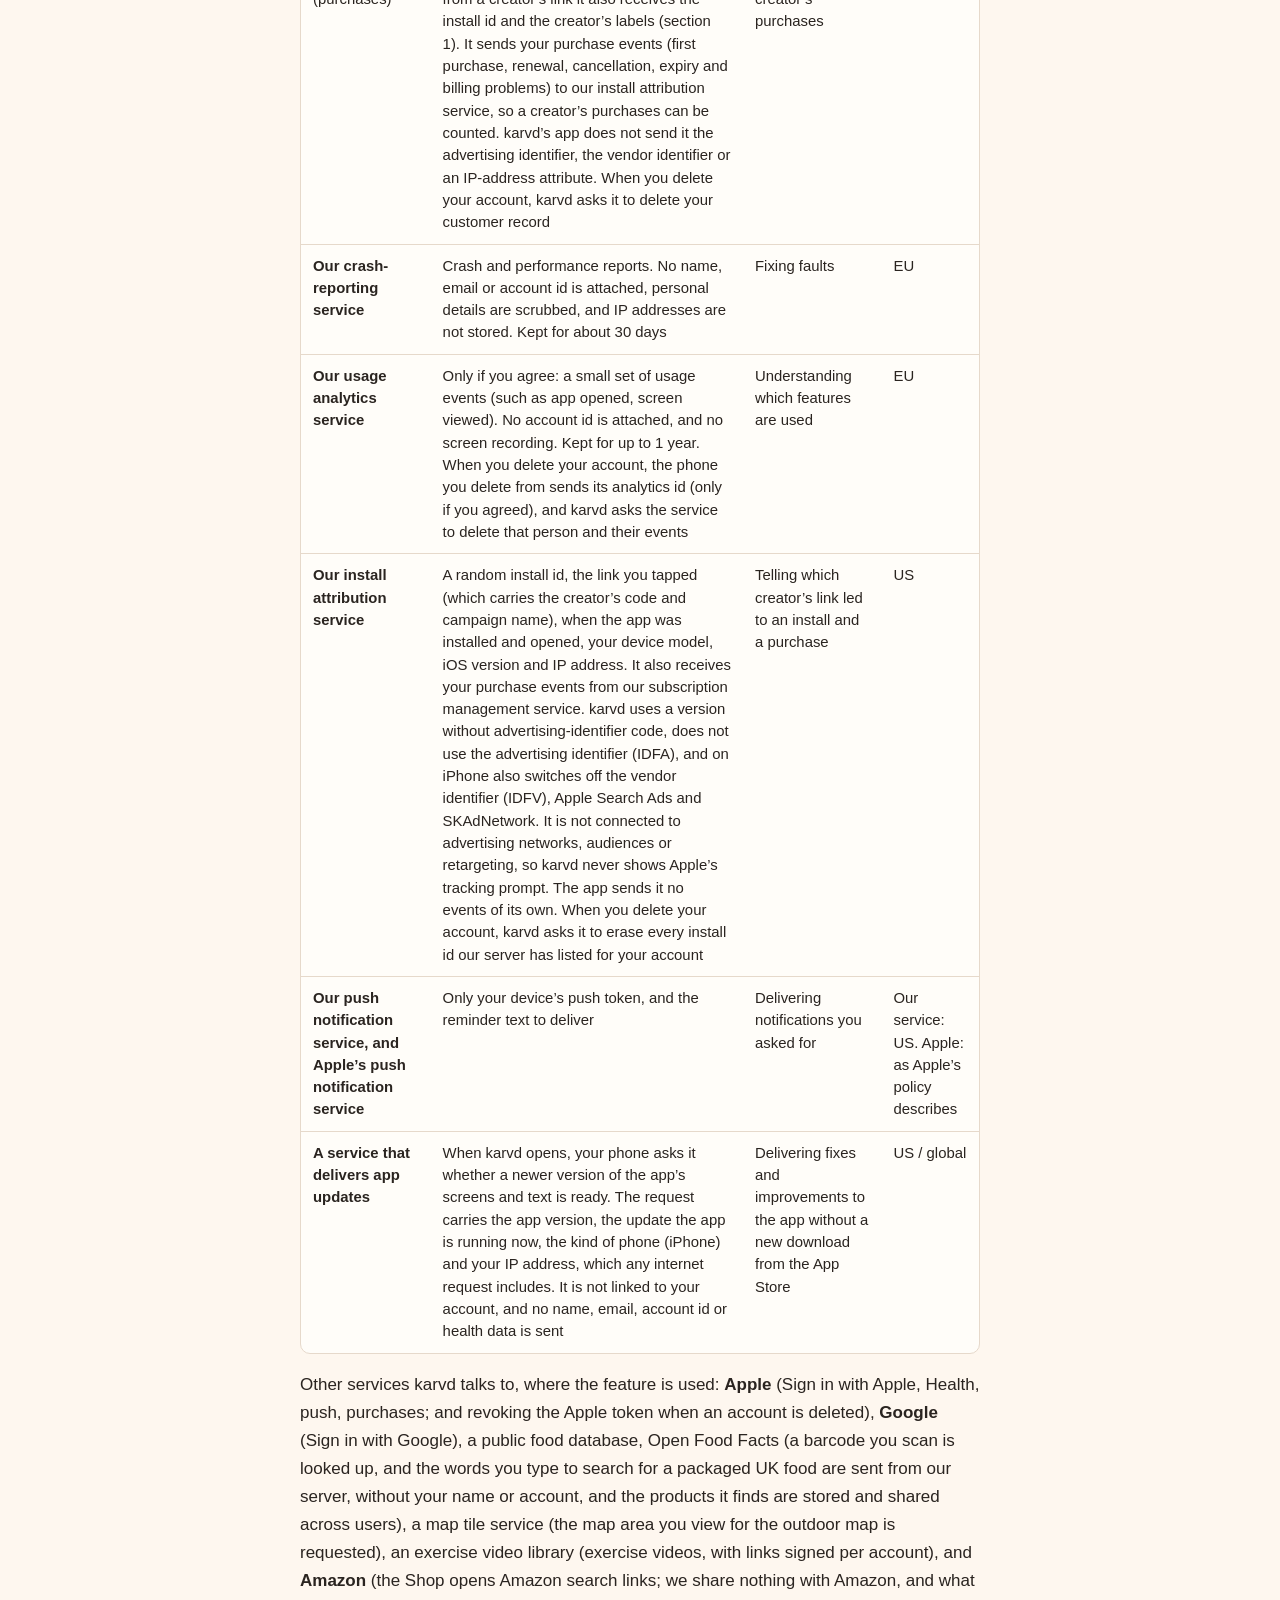
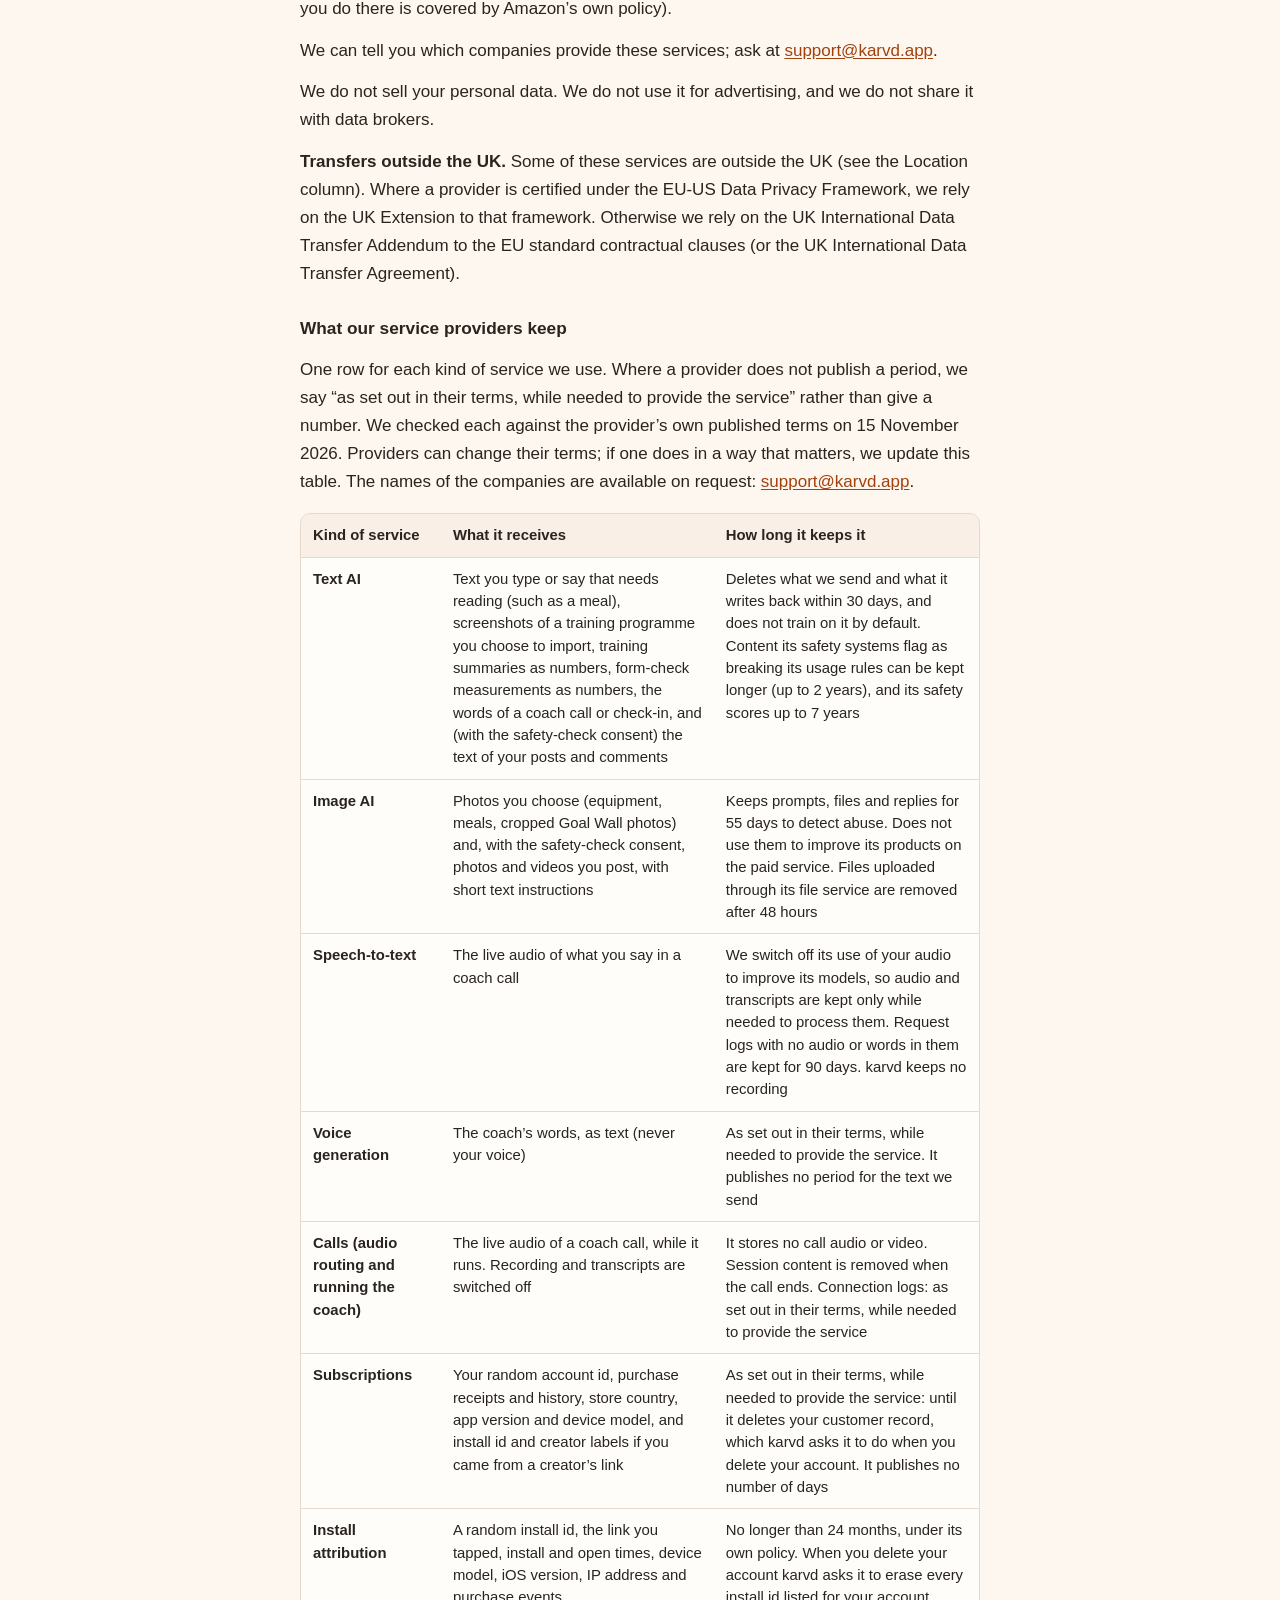
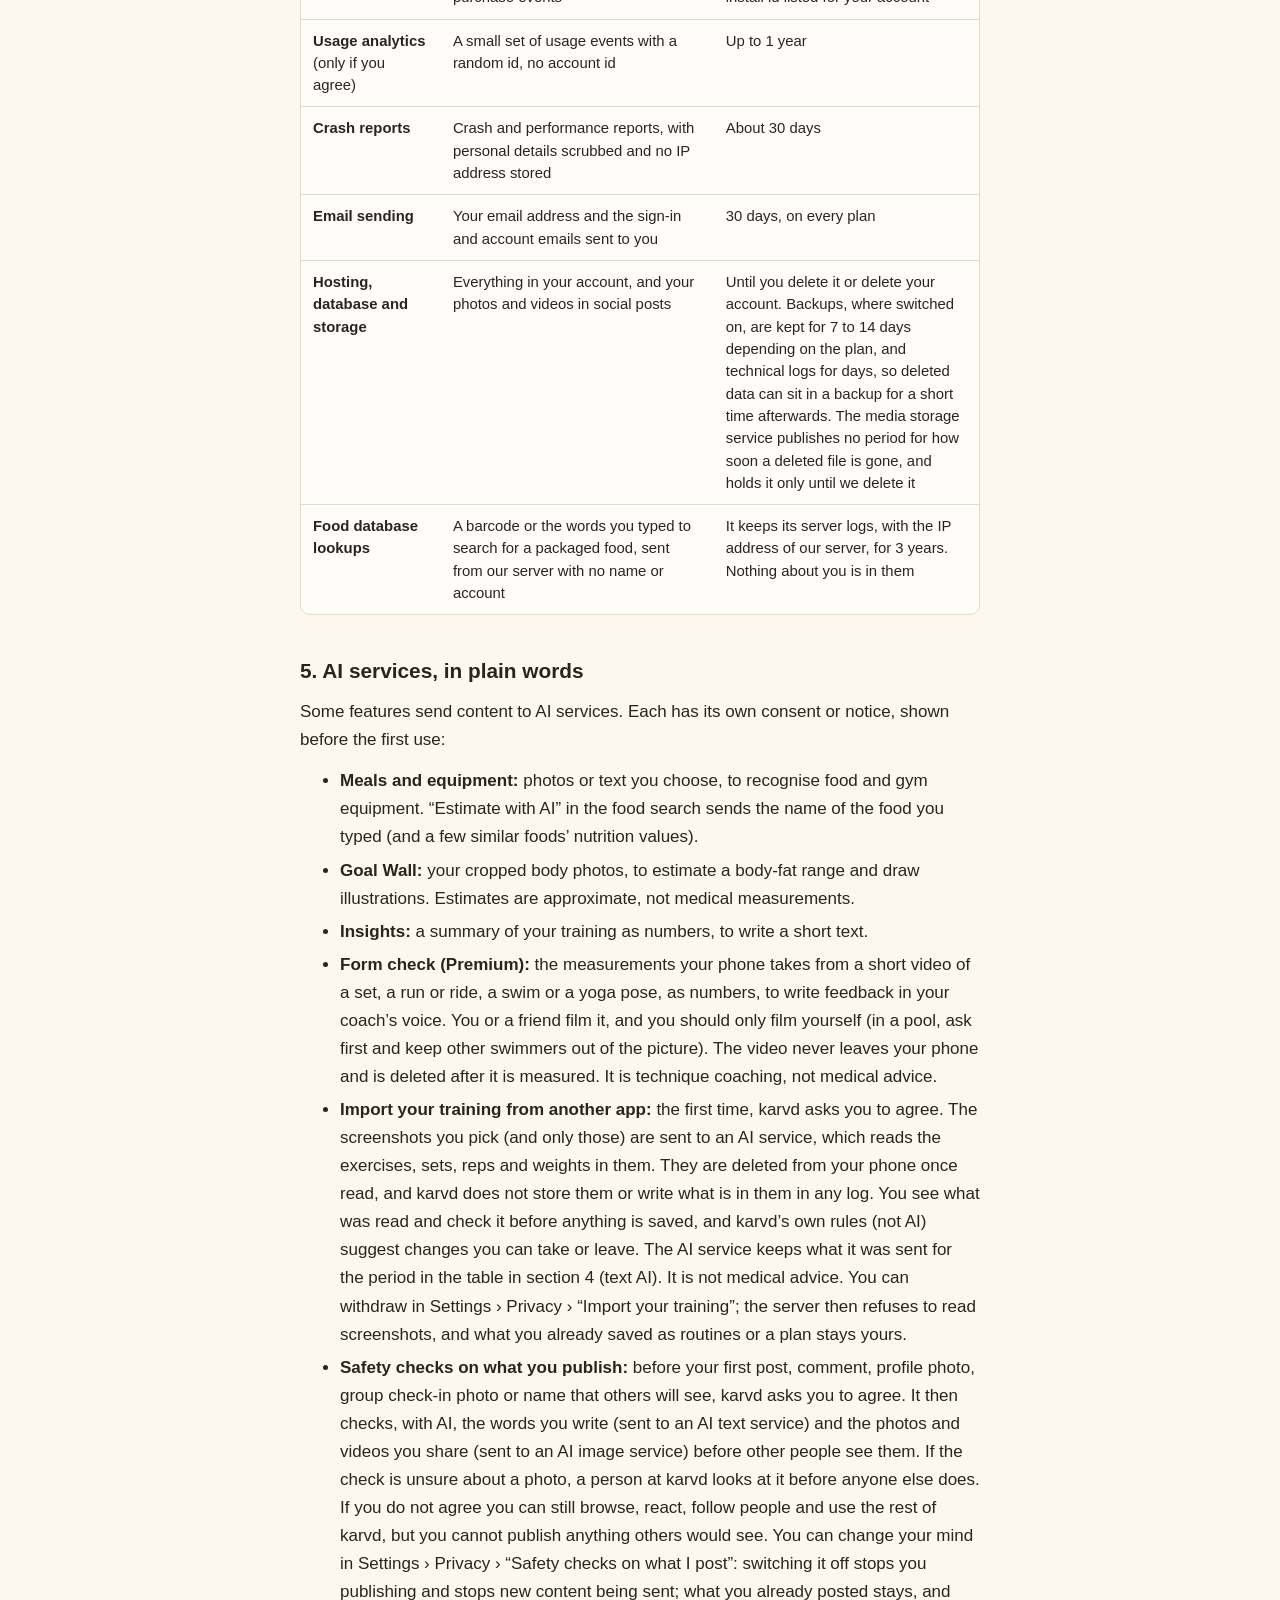
==== commit a7d9981f: "privacy: form check covers runs, rides, swims and yoga poses Co-Authored-By: Claude Opus 5.5 <norepl" ====
--- a/privacy/index.html
+++ b/privacy/index.html
@@ -14,7 +14,7 @@
 <main><div class="wrap">
 
 <h1>karvd Privacy Policy</h1>
-<p class="meta">Last updated: 16 November 2026 (bug reports and feature requests with screenshots; the places you train; body measurements you log; a service that delivers app updates; what our service providers keep; every install id erased when you delete your account; a &ldquo;Your data at a glance&rdquo; page in your exports; a switch to withdraw the form check consent; the coach&rsquo;s safety wording; importing your training from screenshots; using your training to choose your Shop picks, on your phone only)</p>
+<p class="meta">Last updated: 16 November 2026 (the form check also covers a short video of a run or ride, a swim or a yoga pose, filmed by you or a friend; bug reports and feature requests with screenshots; the places you train; body measurements you log; a service that delivers app updates; what our service providers keep; every install id erased when you delete your account; a &ldquo;Your data at a glance&rdquo; page in your exports; a switch to withdraw the form check consent; the coach&rsquo;s safety wording; importing your training from screenshots; using your training to choose your Shop picks, on your phone only)</p>
 
 <p><strong>Who we are.</strong> karvd is run by <strong>Hugo Tabosa Torres, trading as karvd</strong>, a sole trader, Unit 124819, PO Box 6945, London, W1A 6US, United Kingdom (&ldquo;we&rdquo;, &ldquo;us&rdquo;). We are the controller of your personal data.</p>
 
@@ -40,7 +40,7 @@
 <tr><td>Goal Wall body photos, your height, weight and waist for the Goal Wall, body-fat estimate, goal pictures (optional, with the Goal Wall consent)</td><td>To show progress and make your goal pictures</td><td>Our cloud database and its private storage</td></tr>
 <tr><td>Period check-in (optional, <strong>with its own separate consent</strong>): your answers to &ldquo;How are you feeling today?&rdquo; (for example cramps or low energy), whether you said you were on your period, and the day. karvd never asks for the dates of your periods. The last 8 weeks are kept</td><td>Only to ease that day&rsquo;s session on your phone. Never for ads, Shop suggestions, analytics or sharing, and it never changes your calories</td><td><strong>Your phone only.</strong> It is not sent to us, to your coach or to any AI service, and it is not part of your account or any backup we make. Only the record that you agreed (and when) is kept in our cloud database</td></tr>
 <tr><td>Import your training from another app (optional, <strong>with its own consent</strong>): screenshots of a training programme that you choose from your photos, such as from a workout app, a notes app or a spreadsheet</td><td>To read your exercises, sets, reps and weights and set up your training the way you already do it</td><td><strong>The screenshots are sent to an AI service to be read, and are deleted from your phone once read. karvd does not keep them.</strong> What was read (exercise names, sets, reps, weights and the days) is shown to you to check first, and is saved only when you confirm, as your routines or your plan. karvd keeps a count of how many screenshots were read each day to stop misuse</td></tr>
-<tr><td>Form check (Premium, optional, <strong>with its own consent</strong>): a video of one set, up to 30 seconds and with no sound, that you film in karvd. Your phone measures your joints in the video: reps, depth, angles and timing</td><td>To give you feedback on your technique</td><td><strong>The video stays on your phone and is deleted as soon as it has been measured.</strong> Only the measurements (numbers, never your name) are sent to an AI text service. karvd keeps a count of how many checks you have used this month</td></tr>
+<tr><td>Form check (Premium, optional, <strong>with its own consent</strong>): a short video, up to 30 seconds and with no sound, of a set, a run or ride, a swim or a yoga pose, that you or a friend film in karvd (only film yourself). Your phone measures your joints in the video: reps, steps, strokes, angles, timing and how steady you are</td><td>To give you feedback on your technique</td><td><strong>The video stays on your phone and is deleted as soon as it has been measured.</strong> Only the measurements (numbers, never your name) are sent to an AI text service. Your results are saved on your phone only. karvd keeps a count of how many checks you have used this month</td></tr>
 <tr><td>Outdoor routes and location while you record a session (optional, with the GPS consent; &ldquo;When In Use&rdquo; only)</td><td>To map your route and measure distance and pace</td><td>Your phone and our cloud database</td></tr>
 <tr><td>Home Screen and Lock Screen widgets (optional, only if you add them): your next session, your streak and FitScore, and today&rsquo;s calories left and protein</td><td>To show those numbers on your Home Screen and Lock Screen without opening karvd</td><td><strong>Your phone only.</strong> A small file that karvd shares with its own widgets on your iPhone. It is not sent to us or to anyone else, and it follows your &ldquo;Hide calorie numbers&rdquo; choice. It is emptied when you sign out</td></tr>
 <tr><td>Apple Health data you allow (see section 3)</td><td>To count your workouts, sleep and steps towards your plan</td><td>Your phone and our cloud database (daily step counts stay on your phone)</td></tr>
@@ -100,7 +100,7 @@
 <tr><td><strong>Our email delivery service</strong></td><td>Your email address and the content of the sign-in and account emails we send you (codes, password reset)</td><td>Sending sign-in and account emails</td><td>Ireland (EU)</td></tr>
 <tr><td><strong>Our media storage provider</strong></td><td>The photos and videos in your social posts, and the posters of videos. They are private and others see them through short-lived links only</td><td>Storage for social media</td><td>EU/US, global network</td></tr>
 <tr><td><strong>An AI service (images)</strong></td><td>With the matching consent: equipment photos and meal photos you choose; your Goal Wall photos (cropped, no head) with your height, weight and targets, to estimate body fat and draw goal pictures; and, with the safety-check consent, the photos and videos in your posts, your profile photo and your group check-in photos, for the safety check. Never your name or email</td><td>AI recognition, estimates, illustrations and safety checks</td><td>US / global</td></tr>
-<tr><td><strong>An AI text service</strong></td><td>With the matching consent: the text of a meal you type or speak when needed to read it; the name of a food you ask it to estimate; a short summary of your training as numbers for the Insights text; the measurements from a form check (numbers, no video and no name); with the import consent, the screenshots of a training programme that you pick, to read the exercises, sets, reps and weights in them (this kind of service can read images as well as text; nothing else about you is sent); with the safety-check consent, the text of your posts and comments and the names of you, your groups and your challenges, for the safety check; during a coach call or written check-in, the words and the notes the coach works from, to write the coach&rsquo;s replies and the notes afterwards</td><td>AI text reading, safety checks, form feedback and the coach</td><td>US</td></tr>
+<tr><td><strong>An AI text service</strong></td><td>With the matching consent: the text of a meal you type or speak when needed to read it; the name of a food you ask it to estimate; a short summary of your training as numbers for the Insights text; the measurements from a form check of a set, a run or ride, a swim or a yoga pose (numbers, no video and no name); with the import consent, the screenshots of a training programme that you pick, to read the exercises, sets, reps and weights in them (this kind of service can read images as well as text; nothing else about you is sent); with the safety-check consent, the text of your posts and comments and the names of you, your groups and your challenges, for the safety check; during a coach call or written check-in, the words and the notes the coach works from, to write the coach&rsquo;s replies and the notes afterwards</td><td>AI text reading, safety checks, form feedback and the coach</td><td>US</td></tr>
 <tr><td><strong>Our live call service</strong></td><td>The live audio of a coach call, to connect your phone to the coach. Recording and transcript storage are switched off</td><td>Connecting coach calls</td><td>US</td></tr>
 <tr><td><strong>The service that runs the AI coach</strong></td><td>The live audio and words of a coach call, while the call runs. It keeps no recording or transcript</td><td>Running the coach during a call</td><td>London, UK</td></tr>
 <tr><td><strong>A speech-to-text service</strong></td><td>The live audio of what you say in a coach call</td><td>Turning your speech into text</td><td>US</td></tr>
@@ -144,7 +144,7 @@
 <li><strong>Meals and equipment:</strong> photos or text you choose, to recognise food and gym equipment. &ldquo;Estimate with AI&rdquo; in the food search sends the name of the food you typed (and a few similar foods&rsquo; nutrition values).</li>
 <li><strong>Goal Wall:</strong> your cropped body photos, to estimate a body-fat range and draw illustrations. Estimates are approximate, not medical measurements.</li>
 <li><strong>Insights:</strong> a summary of your training as numbers, to write a short text.</li>
-<li><strong>Form check (Premium):</strong> the measurements your phone takes from a video of your set, as numbers, to write feedback in your coach&rsquo;s voice. The video never leaves your phone. It is technique coaching, not medical advice.</li>
+<li><strong>Form check (Premium):</strong> the measurements your phone takes from a short video of a set, a run or ride, a swim or a yoga pose, as numbers, to write feedback in your coach&rsquo;s voice. You or a friend film it, and you should only film yourself (in a pool, ask first and keep other swimmers out of the picture). The video never leaves your phone and is deleted after it is measured. It is technique coaching, not medical advice.</li>
 <li><strong>Import your training from another app:</strong> the first time, karvd asks you to agree. The screenshots you pick (and only those) are sent to an AI service, which reads the exercises, sets, reps and weights in them. They are deleted from your phone once read, and karvd does not store them or write what is in them in any log. You see what was read and check it before anything is saved, and karvd&rsquo;s own rules (not AI) suggest changes you can take or leave. The AI service keeps what it was sent for the period in the table in section 4 (text AI). It is not medical advice. You can withdraw in Settings &rsaquo; Privacy &rsaquo; &ldquo;Import your training&rdquo;; the server then refuses to read screenshots, and what you already saved as routines or a plan stays yours.</li>
 <li><strong>Safety checks on what you publish:</strong> before your first post, comment, profile photo, group check-in photo or name that others will see, karvd asks you to agree. It then checks, with AI, the words you write (sent to an AI text service) and the photos and videos you share (sent to an AI image service) before other people see them. If the check is unsure about a photo, a person at karvd looks at it before anyone else does. If you do not agree you can still browse, react, follow people and use the rest of karvd, but you cannot publish anything others would see. You can change your mind in Settings &rsaquo; Privacy &rsaquo; &ldquo;Safety checks on what I post&rdquo;: switching it off stops you publishing and stops new content being sent; what you already posted stays, and anything still waiting for its check stays hidden and is not sent until you agree again.</li>
 <li><strong>Coach calls and written check-ins:</strong> see section 6.</li>
@@ -223,7 +223,7 @@
 <ul>
 <li><strong>In Settings:</strong> Apple Health, GPS, Goal Wall, AI, coach calls, analytics, contacts, the period check-in (Settings &rsaquo; Privacy &rsaquo; &ldquo;Period check-in&rdquo;, which also has &ldquo;Delete my period check-ins&rdquo;), the form check (Settings &rsaquo; Privacy &rsaquo; &ldquo;Form check&rdquo;), importing your training (Settings &rsaquo; Privacy &rsaquo; &ldquo;Import your training&rdquo;), the safety checks on what you publish (Settings &rsaquo; Privacy &rsaquo; &ldquo;Safety checks on what I post&rdquo;) the weekly Shop pick (Settings &rsaquo; Notifications) and using your training to choose your Shop picks (Settings &rsaquo; Notifications &rsaquo; &ldquo;Shop picks&rdquo;). You can also change what karvd may do in iOS Settings.</li>
 <li><strong>Import your training:</strong> you agree once, before the first screenshots you pick are read. Nothing is sent unless you pick screenshots. You can withdraw the consent with the switch in Settings &rsaquo; Privacy; the server then refuses to read screenshots.</li>
-<li><strong>Form check:</strong> you agree once, before your first check. Nothing is sent unless you film a set. You can withdraw the consent with the switch in Settings &rsaquo; Privacy; the server then refuses form checks.</li>
+<li><strong>Form check:</strong> you agree before your first check, and are asked once more if the wording grows (it did on 16 November 2026, to cover a run, a ride, a swim and a yoga pose). Nothing is sent unless you film something. You can withdraw the consent with the switch in Settings &rsaquo; Privacy; the server then refuses form checks.</li>
 <li><strong>Install attribution</strong> is not a consent. You can object to it by emailing <a href="mailto:support@karvd.app">support@karvd.app</a>; we will then ask our install attribution and subscription management services to erase what they hold about your install, as we do when you delete your account. It does not delete the creator labels on your phone (deleting your account and data does) and does not recall what was already received.</li>
 </ul>
 
